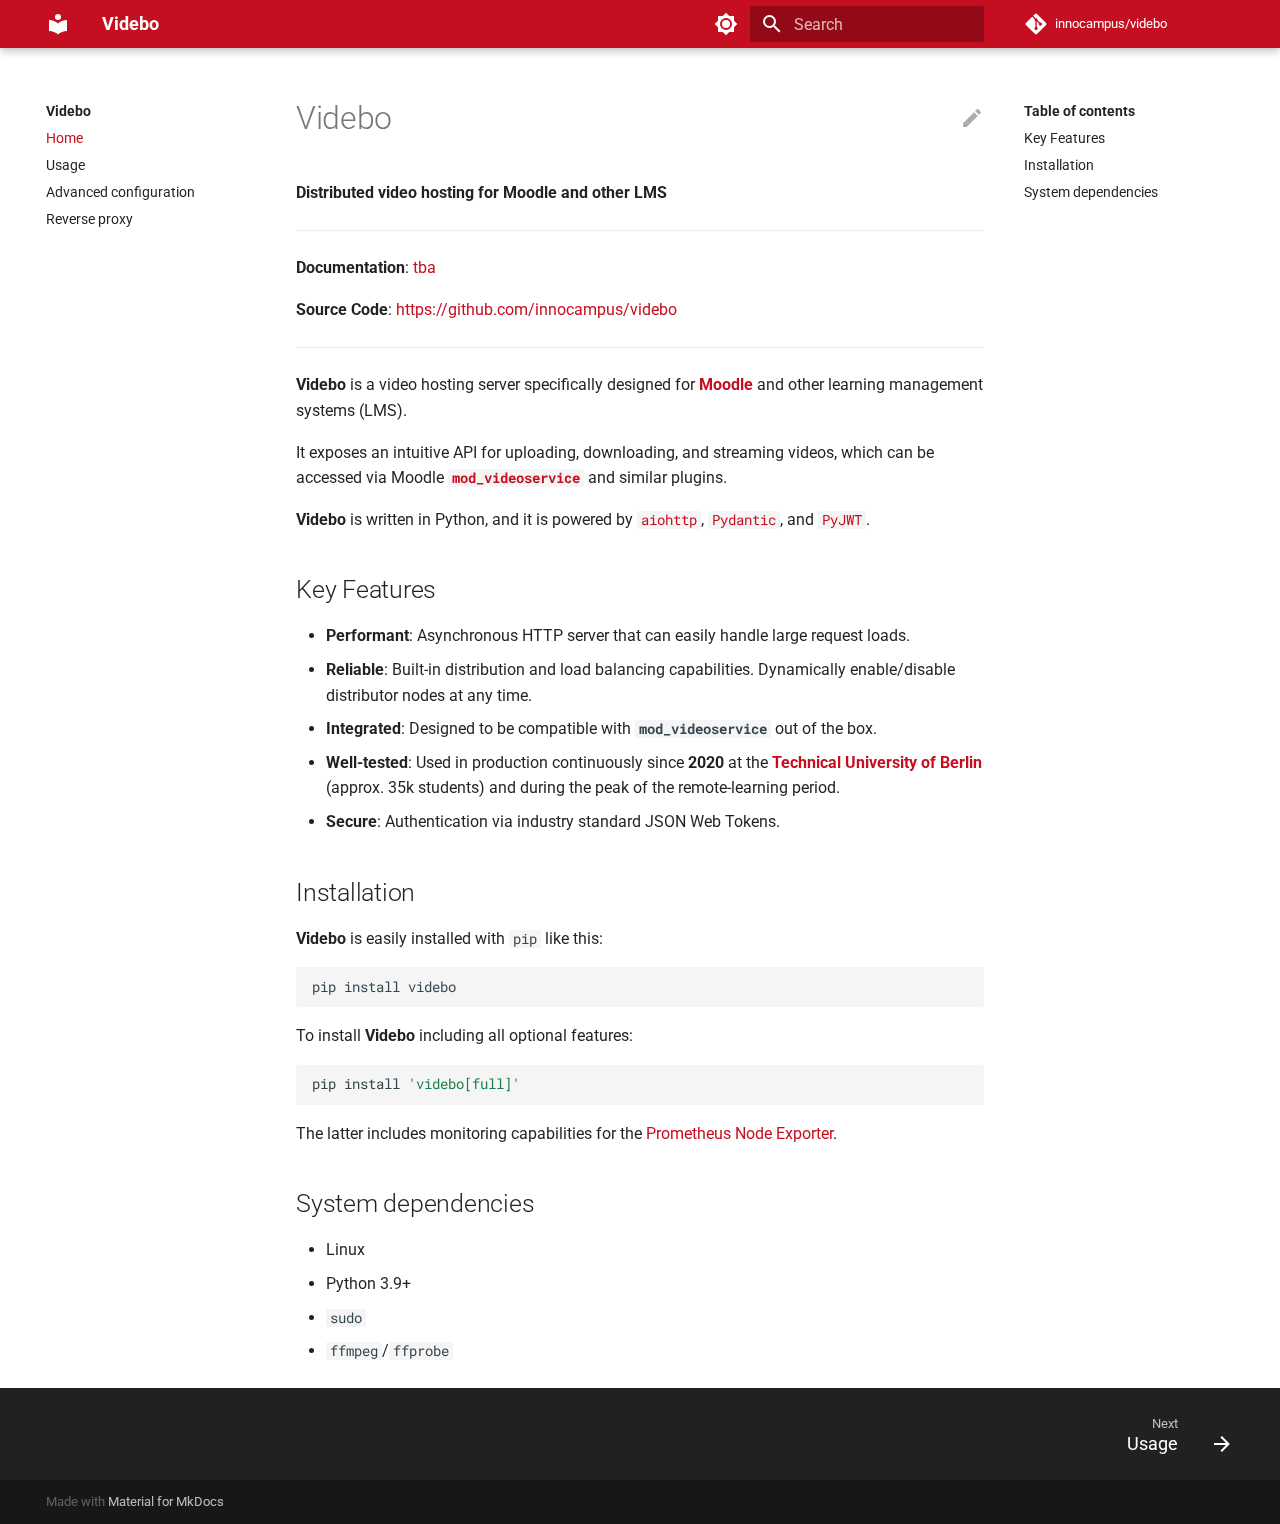
==== index.html @ 2b205567 "Deployed 0f320cf with MkDocs version: 1.3.1" ====
<!doctype html>
<html lang="en" class="no-js">
  <head>
    
      <meta charset="utf-8">
      <meta name="viewport" content="width=device-width,initial-scale=1">
      
        <meta name="description" content="Distributed video hosting for Moodle and other LMS">
      
      
      
      <link rel="icon" href="assets/images/favicon.png">
      <meta name="generator" content="mkdocs-1.3.1, mkdocs-material-8.4.2">
    
    
      
        <title>Videbo</title>
      
    
    
      <link rel="stylesheet" href="assets/stylesheets/main.69437709.min.css">
      
        
        <link rel="stylesheet" href="assets/stylesheets/palette.cbb835fc.min.css">
        
      
      
    
    
    
      
        
        
        <link rel="preconnect" href="https://fonts.gstatic.com" crossorigin>
        <link rel="stylesheet" href="https://fonts.googleapis.com/css?family=Roboto:300,300i,400,400i,700,700i%7CRoboto+Mono:400,400i,700,700i&display=fallback">
        <style>:root{--md-text-font:"Roboto";--md-code-font:"Roboto Mono"}</style>
      
    
    
      <link rel="stylesheet" href="assets/_mkdocstrings.css">
    
      <link rel="stylesheet" href="css/extra.css">
    
    <script>__md_scope=new URL(".",location),__md_hash=e=>[...e].reduce((e,_)=>(e<<5)-e+_.charCodeAt(0),0),__md_get=(e,_=localStorage,t=__md_scope)=>JSON.parse(_.getItem(t.pathname+"."+e)),__md_set=(e,_,t=localStorage,a=__md_scope)=>{try{t.setItem(a.pathname+"."+e,JSON.stringify(_))}catch(e){}}</script>
    
      

    
    
  </head>
  
  
    
    
      
    
    
    
    
    <body dir="ltr" data-md-color-scheme="tub" data-md-color-primary="" data-md-color-accent="red">
  
    
    
      <script>var palette=__md_get("__palette");if(palette&&"object"==typeof palette.color)for(var key of Object.keys(palette.color))document.body.setAttribute("data-md-color-"+key,palette.color[key])</script>
    
    <input class="md-toggle" data-md-toggle="drawer" type="checkbox" id="__drawer" autocomplete="off">
    <input class="md-toggle" data-md-toggle="search" type="checkbox" id="__search" autocomplete="off">
    <label class="md-overlay" for="__drawer"></label>
    <div data-md-component="skip">
      
        
        <a href="#videbo" class="md-skip">
          Skip to content
        </a>
      
    </div>
    <div data-md-component="announce">
      
    </div>
    
    
      

<header class="md-header" data-md-component="header">
  <nav class="md-header__inner md-grid" aria-label="Header">
    <a href="." title="Videbo" class="md-header__button md-logo" aria-label="Videbo" data-md-component="logo">
      
  
  <svg xmlns="http://www.w3.org/2000/svg" viewBox="0 0 24 24"><path d="M12 8a3 3 0 0 0 3-3 3 3 0 0 0-3-3 3 3 0 0 0-3 3 3 3 0 0 0 3 3m0 3.54C9.64 9.35 6.5 8 3 8v11c3.5 0 6.64 1.35 9 3.54 2.36-2.19 5.5-3.54 9-3.54V8c-3.5 0-6.64 1.35-9 3.54Z"/></svg>

    </a>
    <label class="md-header__button md-icon" for="__drawer">
      <svg xmlns="http://www.w3.org/2000/svg" viewBox="0 0 24 24"><path d="M3 6h18v2H3V6m0 5h18v2H3v-2m0 5h18v2H3v-2Z"/></svg>
    </label>
    <div class="md-header__title" data-md-component="header-title">
      <div class="md-header__ellipsis">
        <div class="md-header__topic">
          <span class="md-ellipsis">
            Videbo
          </span>
        </div>
        <div class="md-header__topic" data-md-component="header-topic">
          <span class="md-ellipsis">
            
              Home
            
          </span>
        </div>
      </div>
    </div>
    
      <form class="md-header__option" data-md-component="palette">
        
          
          
          <input class="md-option" data-md-color-media="(prefers-color-scheme: light)" data-md-color-scheme="tub" data-md-color-primary="" data-md-color-accent="red"  aria-label="Switch to dark mode"  type="radio" name="__palette" id="__palette_1">
          
            <label class="md-header__button md-icon" title="Switch to dark mode" for="__palette_2" hidden>
              <svg xmlns="http://www.w3.org/2000/svg" viewBox="0 0 24 24"><path d="M12 8a4 4 0 0 0-4 4 4 4 0 0 0 4 4 4 4 0 0 0 4-4 4 4 0 0 0-4-4m0 10a6 6 0 0 1-6-6 6 6 0 0 1 6-6 6 6 0 0 1 6 6 6 6 0 0 1-6 6m8-9.31V4h-4.69L12 .69 8.69 4H4v4.69L.69 12 4 15.31V20h4.69L12 23.31 15.31 20H20v-4.69L23.31 12 20 8.69Z"/></svg>
            </label>
          
        
          
          
          <input class="md-option" data-md-color-media="(prefers-color-scheme: dark)" data-md-color-scheme="slate" data-md-color-primary="" data-md-color-accent="red"  aria-label="Switch to light mode"  type="radio" name="__palette" id="__palette_2">
          
            <label class="md-header__button md-icon" title="Switch to light mode" for="__palette_1" hidden>
              <svg xmlns="http://www.w3.org/2000/svg" viewBox="0 0 24 24"><path d="M12 18c-.89 0-1.74-.2-2.5-.55C11.56 16.5 13 14.42 13 12c0-2.42-1.44-4.5-3.5-5.45C10.26 6.2 11.11 6 12 6a6 6 0 0 1 6 6 6 6 0 0 1-6 6m8-9.31V4h-4.69L12 .69 8.69 4H4v4.69L.69 12 4 15.31V20h4.69L12 23.31 15.31 20H20v-4.69L23.31 12 20 8.69Z"/></svg>
            </label>
          
        
      </form>
    
    
    
      <label class="md-header__button md-icon" for="__search">
        <svg xmlns="http://www.w3.org/2000/svg" viewBox="0 0 24 24"><path d="M9.5 3A6.5 6.5 0 0 1 16 9.5c0 1.61-.59 3.09-1.56 4.23l.27.27h.79l5 5-1.5 1.5-5-5v-.79l-.27-.27A6.516 6.516 0 0 1 9.5 16 6.5 6.5 0 0 1 3 9.5 6.5 6.5 0 0 1 9.5 3m0 2C7 5 5 7 5 9.5S7 14 9.5 14 14 12 14 9.5 12 5 9.5 5Z"/></svg>
      </label>
      <div class="md-search" data-md-component="search" role="dialog">
  <label class="md-search__overlay" for="__search"></label>
  <div class="md-search__inner" role="search">
    <form class="md-search__form" name="search">
      <input type="text" class="md-search__input" name="query" aria-label="Search" placeholder="Search" autocapitalize="off" autocorrect="off" autocomplete="off" spellcheck="false" data-md-component="search-query" required>
      <label class="md-search__icon md-icon" for="__search">
        <svg xmlns="http://www.w3.org/2000/svg" viewBox="0 0 24 24"><path d="M9.5 3A6.5 6.5 0 0 1 16 9.5c0 1.61-.59 3.09-1.56 4.23l.27.27h.79l5 5-1.5 1.5-5-5v-.79l-.27-.27A6.516 6.516 0 0 1 9.5 16 6.5 6.5 0 0 1 3 9.5 6.5 6.5 0 0 1 9.5 3m0 2C7 5 5 7 5 9.5S7 14 9.5 14 14 12 14 9.5 12 5 9.5 5Z"/></svg>
        <svg xmlns="http://www.w3.org/2000/svg" viewBox="0 0 24 24"><path d="M20 11v2H8l5.5 5.5-1.42 1.42L4.16 12l7.92-7.92L13.5 5.5 8 11h12Z"/></svg>
      </label>
      <nav class="md-search__options" aria-label="Search">
        
        <button type="reset" class="md-search__icon md-icon" aria-label="Clear" tabindex="-1">
          <svg xmlns="http://www.w3.org/2000/svg" viewBox="0 0 24 24"><path d="M19 6.41 17.59 5 12 10.59 6.41 5 5 6.41 10.59 12 5 17.59 6.41 19 12 13.41 17.59 19 19 17.59 13.41 12 19 6.41Z"/></svg>
        </button>
      </nav>
      
    </form>
    <div class="md-search__output">
      <div class="md-search__scrollwrap" data-md-scrollfix>
        <div class="md-search-result" data-md-component="search-result">
          <div class="md-search-result__meta">
            Initializing search
          </div>
          <ol class="md-search-result__list"></ol>
        </div>
      </div>
    </div>
  </div>
</div>
    
    
      <div class="md-header__source">
        <a href="https://github.com/innocampus/videbo" title="Go to repository" class="md-source" data-md-component="source">
  <div class="md-source__icon md-icon">
    
    <svg xmlns="http://www.w3.org/2000/svg" viewBox="0 0 448 512"><!--! Font Awesome Free 6.1.2 by @fontawesome - https://fontawesome.com License - https://fontawesome.com/license/free (Icons: CC BY 4.0, Fonts: SIL OFL 1.1, Code: MIT License) Copyright 2022 Fonticons, Inc.--><path d="M439.55 236.05 244 40.45a28.87 28.87 0 0 0-40.81 0l-40.66 40.63 51.52 51.52c27.06-9.14 52.68 16.77 43.39 43.68l49.66 49.66c34.23-11.8 61.18 31 35.47 56.69-26.49 26.49-70.21-2.87-56-37.34L240.22 199v121.85c25.3 12.54 22.26 41.85 9.08 55a34.34 34.34 0 0 1-48.55 0c-17.57-17.6-11.07-46.91 11.25-56v-123c-20.8-8.51-24.6-30.74-18.64-45L142.57 101 8.45 235.14a28.86 28.86 0 0 0 0 40.81l195.61 195.6a28.86 28.86 0 0 0 40.8 0l194.69-194.69a28.86 28.86 0 0 0 0-40.81z"/></svg>
  </div>
  <div class="md-source__repository">
    innocampus/videbo
  </div>
</a>
      </div>
    
  </nav>
  
</header>
    
    <div class="md-container" data-md-component="container">
      
      
        
          
        
      
      <main class="md-main" data-md-component="main">
        <div class="md-main__inner md-grid">
          
            
              
              <div class="md-sidebar md-sidebar--primary" data-md-component="sidebar" data-md-type="navigation" >
                <div class="md-sidebar__scrollwrap">
                  <div class="md-sidebar__inner">
                    


<nav class="md-nav md-nav--primary" aria-label="Navigation" data-md-level="0">
  <label class="md-nav__title" for="__drawer">
    <a href="." title="Videbo" class="md-nav__button md-logo" aria-label="Videbo" data-md-component="logo">
      
  
  <svg xmlns="http://www.w3.org/2000/svg" viewBox="0 0 24 24"><path d="M12 8a3 3 0 0 0 3-3 3 3 0 0 0-3-3 3 3 0 0 0-3 3 3 3 0 0 0 3 3m0 3.54C9.64 9.35 6.5 8 3 8v11c3.5 0 6.64 1.35 9 3.54 2.36-2.19 5.5-3.54 9-3.54V8c-3.5 0-6.64 1.35-9 3.54Z"/></svg>

    </a>
    Videbo
  </label>
  
    <div class="md-nav__source">
      <a href="https://github.com/innocampus/videbo" title="Go to repository" class="md-source" data-md-component="source">
  <div class="md-source__icon md-icon">
    
    <svg xmlns="http://www.w3.org/2000/svg" viewBox="0 0 448 512"><!--! Font Awesome Free 6.1.2 by @fontawesome - https://fontawesome.com License - https://fontawesome.com/license/free (Icons: CC BY 4.0, Fonts: SIL OFL 1.1, Code: MIT License) Copyright 2022 Fonticons, Inc.--><path d="M439.55 236.05 244 40.45a28.87 28.87 0 0 0-40.81 0l-40.66 40.63 51.52 51.52c27.06-9.14 52.68 16.77 43.39 43.68l49.66 49.66c34.23-11.8 61.18 31 35.47 56.69-26.49 26.49-70.21-2.87-56-37.34L240.22 199v121.85c25.3 12.54 22.26 41.85 9.08 55a34.34 34.34 0 0 1-48.55 0c-17.57-17.6-11.07-46.91 11.25-56v-123c-20.8-8.51-24.6-30.74-18.64-45L142.57 101 8.45 235.14a28.86 28.86 0 0 0 0 40.81l195.61 195.6a28.86 28.86 0 0 0 40.8 0l194.69-194.69a28.86 28.86 0 0 0 0-40.81z"/></svg>
  </div>
  <div class="md-source__repository">
    innocampus/videbo
  </div>
</a>
    </div>
  
  <ul class="md-nav__list" data-md-scrollfix>
    
      
      
      

  
  
    
  
  
    <li class="md-nav__item md-nav__item--active">
      
      <input class="md-nav__toggle md-toggle" data-md-toggle="toc" type="checkbox" id="__toc">
      
      
        
      
      
        <label class="md-nav__link md-nav__link--active" for="__toc">
          Home
          <span class="md-nav__icon md-icon"></span>
        </label>
      
      <a href="." class="md-nav__link md-nav__link--active">
        Home
      </a>
      
        

<nav class="md-nav md-nav--secondary" aria-label="Table of contents">
  
  
  
    
  
  
    <label class="md-nav__title" for="__toc">
      <span class="md-nav__icon md-icon"></span>
      Table of contents
    </label>
    <ul class="md-nav__list" data-md-component="toc" data-md-scrollfix>
      
        <li class="md-nav__item">
  <a href="#key-features" class="md-nav__link">
    Key Features
  </a>
  
</li>
      
        <li class="md-nav__item">
  <a href="#installation" class="md-nav__link">
    Installation
  </a>
  
</li>
      
        <li class="md-nav__item">
  <a href="#system-dependencies" class="md-nav__link">
    System dependencies
  </a>
  
</li>
      
    </ul>
  
</nav>
      
    </li>
  

    
      
      
      

  
  
  
    <li class="md-nav__item">
      <a href="usage/" class="md-nav__link">
        Usage
      </a>
    </li>
  

    
      
      
      

  
  
  
    <li class="md-nav__item">
      <a href="advanced-config/" class="md-nav__link">
        Advanced configuration
      </a>
    </li>
  

    
      
      
      

  
  
  
    <li class="md-nav__item">
      <a href="reverse-proxy/" class="md-nav__link">
        Reverse proxy
      </a>
    </li>
  

    
  </ul>
</nav>
                  </div>
                </div>
              </div>
            
            
              
              <div class="md-sidebar md-sidebar--secondary" data-md-component="sidebar" data-md-type="toc" >
                <div class="md-sidebar__scrollwrap">
                  <div class="md-sidebar__inner">
                    

<nav class="md-nav md-nav--secondary" aria-label="Table of contents">
  
  
  
    
  
  
    <label class="md-nav__title" for="__toc">
      <span class="md-nav__icon md-icon"></span>
      Table of contents
    </label>
    <ul class="md-nav__list" data-md-component="toc" data-md-scrollfix>
      
        <li class="md-nav__item">
  <a href="#key-features" class="md-nav__link">
    Key Features
  </a>
  
</li>
      
        <li class="md-nav__item">
  <a href="#installation" class="md-nav__link">
    Installation
  </a>
  
</li>
      
        <li class="md-nav__item">
  <a href="#system-dependencies" class="md-nav__link">
    System dependencies
  </a>
  
</li>
      
    </ul>
  
</nav>
                  </div>
                </div>
              </div>
            
          
          <div class="md-content" data-md-component="content">
            <article class="md-content__inner md-typeset">
              
                
  <a href="https://github.com/innocampus/videbo/edit/master/docs/index.md" title="Edit this page" class="md-content__button md-icon">
    <svg xmlns="http://www.w3.org/2000/svg" viewBox="0 0 24 24"><path d="M20.71 7.04c.39-.39.39-1.04 0-1.41l-2.34-2.34c-.37-.39-1.02-.39-1.41 0l-1.84 1.83 3.75 3.75M3 17.25V21h3.75L17.81 9.93l-3.75-3.75L3 17.25Z"/></svg>
  </a>



<h1 id="videbo">Videbo</h1>
<p><strong>Distributed video hosting for Moodle and other LMS</strong></p>
<hr />
<p><strong>Documentation</strong>: <a href="#">tba</a></p>
<p><strong>Source Code</strong>: <a class="external-link" href="https://github.com/innocampus/videbo" target="_blank">https://github.com/innocampus/videbo</a></p>
<hr />
<p><strong>Videbo</strong> is a video hosting server specifically designed for <a href="https://moodle.org/"><strong>Moodle</strong></a> and other learning management systems (LMS).</p>
<p>It exposes an intuitive API for uploading, downloading, and streaming videos, which can be accessed via Moodle <a class="external-link" href="https://github.com/innocampus/moodle-mod_videoservice" target="_blank"><strong><code>mod_videoservice</code></strong></a> and similar plugins.</p>
<p><strong>Videbo</strong> is written in Python, and it is powered by <a class="external-link" href="https://docs.aiohttp.org/en/stable/index.html" target="_blank"><code>aiohttp</code></a>, <a class="external-link" href="https://pydantic-docs.helpmanual.io/" target="_blank"><code>Pydantic</code></a>, and <a class="external-link" href="https://pyjwt.readthedocs.io/en/latest/" target="_blank"><code>PyJWT</code></a>.</p>
<h2 id="key-features">Key Features</h2>
<ul>
<li><strong>Performant</strong>: Asynchronous HTTP server that can easily handle large request loads.</li>
<li><strong>Reliable</strong>: Built-in distribution and load balancing capabilities. Dynamically enable/disable distributor nodes at any time.</li>
<li><strong>Integrated</strong>: Designed to be compatible with <strong><code>mod_videoservice</code></strong> out of the box.</li>
<li><strong>Well-tested</strong>: Used in production continuously since <strong>2020</strong> at the <a class="external-link" href="https://www.tu.berlin/" target="_blank"><strong>Technical University of Berlin</strong></a> (approx. 35k students) and during the peak of the remote-learning period.</li>
<li><strong>Secure</strong>: Authentication via industry standard JSON Web Tokens.</li>
</ul>
<h2 id="installation">Installation</h2>
<p><strong>Videbo</strong> is easily installed with <code>pip</code> like this:
<div class="highlight"><pre><span></span><code>pip install videbo
</code></pre></div></p>
<p>To install <strong>Videbo</strong> including all optional features:
<div class="highlight"><pre><span></span><code>pip install <span class="s1">&#39;videbo[full]&#39;</span>
</code></pre></div></p>
<p>The latter includes monitoring capabilities for the <a class="external-link" href="https://github.com/prometheus/node_exporter" target="_blank">Prometheus Node Exporter</a>.</p>
<h2 id="system-dependencies">System dependencies</h2>
<ul>
<li>Linux</li>
<li>Python 3.9+</li>
<li><code>sudo</code></li>
<li><code>ffmpeg</code>/<code>ffprobe</code></li>
</ul>




              
            </article>
            
          </div>
        </div>
        
      </main>
      
        <footer class="md-footer">
  
    
    <nav class="md-footer__inner md-grid" aria-label="Footer" >
      
      
        
        <a href="usage/" class="md-footer__link md-footer__link--next" aria-label="Next: Usage" rel="next">
          <div class="md-footer__title">
            <div class="md-ellipsis">
              <span class="md-footer__direction">
                Next
              </span>
              Usage
            </div>
          </div>
          <div class="md-footer__button md-icon">
            <svg xmlns="http://www.w3.org/2000/svg" viewBox="0 0 24 24"><path d="M4 11v2h12l-5.5 5.5 1.42 1.42L19.84 12l-7.92-7.92L10.5 5.5 16 11H4Z"/></svg>
          </div>
        </a>
      
    </nav>
  
  <div class="md-footer-meta md-typeset">
    <div class="md-footer-meta__inner md-grid">
      <div class="md-copyright">
  
  
    Made with
    <a href="https://squidfunk.github.io/mkdocs-material/" target="_blank" rel="noopener">
      Material for MkDocs
    </a>
  
</div>
      
    </div>
  </div>
</footer>
      
    </div>
    <div class="md-dialog" data-md-component="dialog">
      <div class="md-dialog__inner md-typeset"></div>
    </div>
    
    <script id="__config" type="application/json">{"base": ".", "features": [], "search": "assets/javascripts/workers/search.ecf98df9.min.js", "translations": {"clipboard.copied": "Copied to clipboard", "clipboard.copy": "Copy to clipboard", "search.config.lang": "en", "search.config.pipeline": "trimmer, stopWordFilter", "search.config.separator": "[\\s\\-]+", "search.placeholder": "Search", "search.result.more.one": "1 more on this page", "search.result.more.other": "# more on this page", "search.result.none": "No matching documents", "search.result.one": "1 matching document", "search.result.other": "# matching documents", "search.result.placeholder": "Type to start searching", "search.result.term.missing": "Missing", "select.version.title": "Select version"}}</script>
    
    
      <script src="assets/javascripts/bundle.9c69f0bc.min.js"></script>
      
    
  </body>
</html>
---- assets/stylesheets/main.69437709.min.css ----
@charset "UTF-8";html{-webkit-text-size-adjust:none;-moz-text-size-adjust:none;-ms-text-size-adjust:none;text-size-adjust:none;box-sizing:border-box}*,:after,:before{box-sizing:inherit}@media (prefers-reduced-motion){*,:after,:before{transition:none!important}}body{margin:0}a,button,input,label{-webkit-tap-highlight-color:transparent}a{color:inherit;text-decoration:none}hr{border:0;box-sizing:initial;display:block;height:.05rem;overflow:visible;padding:0}small{font-size:80%}sub,sup{line-height:1em}img{border-style:none}table{border-collapse:initial;border-spacing:0}td,th{font-weight:400;vertical-align:top}button{background:transparent;border:0;font-family:inherit;font-size:inherit;margin:0;padding:0}input{border:0;outline:none}:root,[data-md-color-scheme=default]{--md-default-fg-color:rgba(0,0,0,.87);--md-default-fg-color--light:rgba(0,0,0,.54);--md-default-fg-color--lighter:rgba(0,0,0,.32);--md-default-fg-color--lightest:rgba(0,0,0,.07);--md-default-bg-color:#fff;--md-default-bg-color--light:hsla(0,0%,100%,.7);--md-default-bg-color--lighter:hsla(0,0%,100%,.3);--md-default-bg-color--lightest:hsla(0,0%,100%,.12);--md-primary-fg-color:#4051b5;--md-primary-fg-color--light:#5d6cc0;--md-primary-fg-color--dark:#303fa1;--md-primary-bg-color:#fff;--md-primary-bg-color--light:hsla(0,0%,100%,.7);--md-accent-fg-color:#526cfe;--md-accent-fg-color--transparent:rgba(82,108,254,.1);--md-accent-bg-color:#fff;--md-accent-bg-color--light:hsla(0,0%,100%,.7);--md-code-fg-color:#36464e;--md-code-bg-color:#f5f5f5;--md-code-hl-color:rgba(255,255,0,.5);--md-code-hl-number-color:#d52a2a;--md-code-hl-special-color:#db1457;--md-code-hl-function-color:#a846b9;--md-code-hl-constant-color:#6e59d9;--md-code-hl-keyword-color:#3f6ec6;--md-code-hl-string-color:#1c7d4d;--md-code-hl-name-color:var(--md-code-fg-color);--md-code-hl-operator-color:var(--md-default-fg-color--light);--md-code-hl-punctuation-color:var(--md-default-fg-color--light);--md-code-hl-comment-color:var(--md-default-fg-color--light);--md-code-hl-generic-color:var(--md-default-fg-color--light);--md-code-hl-variable-color:var(--md-default-fg-color--light);--md-typeset-color:var(--md-default-fg-color);--md-typeset-a-color:var(--md-primary-fg-color);--md-typeset-mark-color:rgba(255,255,0,.5);--md-typeset-del-color:rgba(245,80,61,.15);--md-typeset-ins-color:rgba(11,213,112,.15);--md-typeset-kbd-color:#fafafa;--md-typeset-kbd-accent-color:#fff;--md-typeset-kbd-border-color:#b8b8b8;--md-typeset-table-color:rgba(0,0,0,.12);--md-admonition-fg-color:var(--md-default-fg-color);--md-admonition-bg-color:var(--md-default-bg-color);--md-footer-fg-color:#fff;--md-footer-fg-color--light:hsla(0,0%,100%,.7);--md-footer-fg-color--lighter:hsla(0,0%,100%,.3);--md-footer-bg-color:rgba(0,0,0,.87);--md-footer-bg-color--dark:rgba(0,0,0,.32);--md-shadow-z1:0 0.2rem 0.5rem rgba(0,0,0,.05),0 0 0.05rem rgba(0,0,0,.1);--md-shadow-z2:0 0.2rem 0.5rem rgba(0,0,0,.1),0 0 0.05rem rgba(0,0,0,.25);--md-shadow-z3:0 0.2rem 0.5rem rgba(0,0,0,.2),0 0 0.05rem rgba(0,0,0,.35)}.md-icon svg{fill:currentcolor;display:block;height:1.2rem;width:1.2rem}body{-webkit-font-smoothing:antialiased;-moz-osx-font-smoothing:grayscale;--md-text-font-family:var(--md-text-font,_),-apple-system,BlinkMacSystemFont,Helvetica,Arial,sans-serif;--md-code-font-family:var(--md-code-font,_),SFMono-Regular,Consolas,Menlo,monospace}body,input{font-feature-settings:"kern","liga";font-family:var(--md-text-font-family)}body,code,input,kbd,pre{color:var(--md-typeset-color)}code,kbd,pre{font-feature-settings:"kern";font-family:var(--md-code-font-family)}:root{--md-typeset-table-sort-icon:url('data:image/svg+xml;charset=utf-8,<svg xmlns="http://www.w3.org/2000/svg" viewBox="0 0 24 24"><path d="m18 21-4-4h3V7h-3l4-4 4 4h-3v10h3M2 19v-2h10v2M2 13v-2h7v2M2 7V5h4v2H2Z"/></svg>');--md-typeset-table-sort-icon--asc:url('data:image/svg+xml;charset=utf-8,<svg xmlns="http://www.w3.org/2000/svg" viewBox="0 0 24 24"><path d="M19 17h3l-4 4-4-4h3V3h2M2 17h10v2H2M6 5v2H2V5m0 6h7v2H2v-2Z"/></svg>');--md-typeset-table-sort-icon--desc:url('data:image/svg+xml;charset=utf-8,<svg xmlns="http://www.w3.org/2000/svg" viewBox="0 0 24 24"><path d="M19 7h3l-4-4-4 4h3v14h2M2 17h10v2H2M6 5v2H2V5m0 6h7v2H2v-2Z"/></svg>')}.md-typeset{-webkit-print-color-adjust:exact;color-adjust:exact;font-size:.8rem;line-height:1.6}@media print{.md-typeset{font-size:.68rem}}.md-typeset blockquote,.md-typeset dl,.md-typeset figure,.md-typeset ol,.md-typeset pre,.md-typeset ul{margin-bottom:1em;margin-top:1em}.md-typeset h1{color:var(--md-default-fg-color--light);font-size:2em;line-height:1.3;margin:0 0 1.25em}.md-typeset h1,.md-typeset h2{font-weight:300;letter-spacing:-.01em}.md-typeset h2{font-size:1.5625em;line-height:1.4;margin:1.6em 0 .64em}.md-typeset h3{font-size:1.25em;font-weight:400;letter-spacing:-.01em;line-height:1.5;margin:1.6em 0 .8em}.md-typeset h2+h3{margin-top:.8em}.md-typeset h4{font-weight:700;letter-spacing:-.01em;margin:1em 0}.md-typeset h5,.md-typeset h6{color:var(--md-default-fg-color--light);font-size:.8em;font-weight:700;letter-spacing:-.01em;margin:1.25em 0}.md-typeset h5{text-transform:uppercase}.md-typeset hr{border-bottom:.05rem solid var(--md-default-fg-color--lightest);display:flow-root;margin:1.5em 0}.md-typeset a{color:var(--md-typeset-a-color);word-break:break-word}.md-typeset a,.md-typeset a:before{transition:color 125ms}.md-typeset a:focus,.md-typeset a:hover{color:var(--md-accent-fg-color)}.md-typeset a:focus code,.md-typeset a:hover code{background-color:var(--md-accent-fg-color--transparent)}.md-typeset a code{color:currentcolor;transition:background-color 125ms}.md-typeset a.focus-visible{outline-color:var(--md-accent-fg-color);outline-offset:.2rem}.md-typeset code,.md-typeset kbd,.md-typeset pre{color:var(--md-code-fg-color);direction:ltr}@media print{.md-typeset code,.md-typeset kbd,.md-typeset pre{white-space:pre-wrap}}.md-typeset code{background-color:var(--md-code-bg-color);border-radius:.1rem;-webkit-box-decoration-break:clone;box-decoration-break:clone;font-size:.85em;padding:0 .2941176471em;word-break:break-word}.md-typeset code:not(.focus-visible){-webkit-tap-highlight-color:transparent;outline:none}.md-typeset pre{display:flow-root;line-height:1.4;position:relative}.md-typeset pre>code{-webkit-box-decoration-break:slice;box-decoration-break:slice;box-shadow:none;display:block;margin:0;outline-color:var(--md-accent-fg-color);overflow:auto;padding:.7720588235em 1.1764705882em;scrollbar-color:var(--md-default-fg-color--lighter) transparent;scrollbar-width:thin;touch-action:auto;word-break:normal}.md-typeset pre>code:hover{scrollbar-color:var(--md-accent-fg-color) transparent}.md-typeset pre>code::-webkit-scrollbar{height:.2rem;width:.2rem}.md-typeset pre>code::-webkit-scrollbar-thumb{background-color:var(--md-default-fg-color--lighter)}.md-typeset pre>code::-webkit-scrollbar-thumb:hover{background-color:var(--md-accent-fg-color)}.md-typeset kbd{background-color:var(--md-typeset-kbd-color);border-radius:.1rem;box-shadow:0 .1rem 0 .05rem var(--md-typeset-kbd-border-color),0 .1rem 0 var(--md-typeset-kbd-border-color),0 -.1rem .2rem var(--md-typeset-kbd-accent-color) inset;color:var(--md-default-fg-color);display:inline-block;font-size:.75em;padding:0 .6666666667em;vertical-align:text-top;word-break:break-word}.md-typeset mark{background-color:var(--md-typeset-mark-color);-webkit-box-decoration-break:clone;box-decoration-break:clone;color:inherit;word-break:break-word}.md-typeset abbr{border-bottom:.05rem dotted var(--md-default-fg-color--light);cursor:help;text-decoration:none}@media (hover:none){.md-typeset abbr{position:relative}.md-typeset abbr[title]:-webkit-any(:focus,:hover):after{background-color:var(--md-default-fg-color);border-radius:.1rem;box-shadow:var(--md-shadow-z3);color:var(--md-default-bg-color);content:attr(title);display:inline-block;font-size:.7rem;margin-top:2em;max-width:80%;min-width:-webkit-max-content;min-width:max-content;padding:.2rem .3rem;position:absolute;width:auto}.md-typeset abbr[title]:-moz-any(:focus,:hover):after{background-color:var(--md-default-fg-color);border-radius:.1rem;box-shadow:var(--md-shadow-z3);color:var(--md-default-bg-color);content:attr(title);display:inline-block;font-size:.7rem;margin-top:2em;max-width:80%;min-width:-moz-max-content;min-width:max-content;padding:.2rem .3rem;position:absolute;width:auto}[dir=ltr] .md-typeset abbr[title]:-webkit-any(:focus,:hover):after{left:0}[dir=ltr] .md-typeset abbr[title]:-moz-any(:focus,:hover):after{left:0}[dir=ltr] .md-typeset abbr[title]:is(:focus,:hover):after{left:0}[dir=rtl] .md-typeset abbr[title]:-webkit-any(:focus,:hover):after{right:0}[dir=rtl] .md-typeset abbr[title]:-moz-any(:focus,:hover):after{right:0}[dir=rtl] .md-typeset abbr[title]:is(:focus,:hover):after{right:0}.md-typeset abbr[title]:is(:focus,:hover):after{background-color:var(--md-default-fg-color);border-radius:.1rem;box-shadow:var(--md-shadow-z3);color:var(--md-default-bg-color);content:attr(title);display:inline-block;font-size:.7rem;margin-top:2em;max-width:80%;min-width:-webkit-max-content;min-width:-moz-max-content;min-width:max-content;padding:.2rem .3rem;position:absolute;width:auto}}.md-typeset small{opacity:.75}[dir=ltr] .md-typeset sub,[dir=ltr] .md-typeset sup{margin-left:.078125em}[dir=rtl] .md-typeset sub,[dir=rtl] .md-typeset sup{margin-right:.078125em}[dir=ltr] .md-typeset blockquote{padding-left:.6rem}[dir=rtl] .md-typeset blockquote{padding-right:.6rem}[dir=ltr] .md-typeset blockquote{border-left:.2rem solid var(--md-default-fg-color--lighter)}[dir=rtl] .md-typeset blockquote{border-right:.2rem solid var(--md-default-fg-color--lighter)}.md-typeset blockquote{color:var(--md-default-fg-color--light);margin-left:0;margin-right:0}.md-typeset ul{list-style-type:disc}[dir=ltr] .md-typeset ol,[dir=ltr] .md-typeset ul{margin-left:.625em}[dir=rtl] .md-typeset ol,[dir=rtl] .md-typeset ul{margin-right:.625em}.md-typeset ol,.md-typeset ul{padding:0}.md-typeset ol:not([hidden]),.md-typeset ul:not([hidden]){display:flow-root}.md-typeset ol ol,.md-typeset ul ol{list-style-type:lower-alpha}.md-typeset ol ol ol,.md-typeset ul ol ol{list-style-type:lower-roman}[dir=ltr] .md-typeset ol li,[dir=ltr] .md-typeset ul li{margin-left:1.25em}[dir=rtl] .md-typeset ol li,[dir=rtl] .md-typeset ul li{margin-right:1.25em}.md-typeset ol li,.md-typeset ul li{margin-bottom:.5em}.md-typeset ol li blockquote,.md-typeset ol li p,.md-typeset ul li blockquote,.md-typeset ul li p{margin:.5em 0}.md-typeset ol li:last-child,.md-typeset ul li:last-child{margin-bottom:0}.md-typeset ol li :-webkit-any(ul,ol),.md-typeset ul li :-webkit-any(ul,ol){margin-bottom:.5em;margin-top:.5em}.md-typeset ol li :-moz-any(ul,ol),.md-typeset ul li :-moz-any(ul,ol){margin-bottom:.5em;margin-top:.5em}[dir=ltr] .md-typeset ol li :-webkit-any(ul,ol),[dir=ltr] .md-typeset ul li :-webkit-any(ul,ol){margin-left:.625em}[dir=ltr] .md-typeset ol li :-moz-any(ul,ol),[dir=ltr] .md-typeset ul li :-moz-any(ul,ol){margin-left:.625em}[dir=ltr] .md-typeset ol li :is(ul,ol),[dir=ltr] .md-typeset ul li :is(ul,ol){margin-left:.625em}[dir=rtl] .md-typeset ol li :-webkit-any(ul,ol),[dir=rtl] .md-typeset ul li :-webkit-any(ul,ol){margin-right:.625em}[dir=rtl] .md-typeset ol li :-moz-any(ul,ol),[dir=rtl] .md-typeset ul li :-moz-any(ul,ol){margin-right:.625em}[dir=rtl] .md-typeset ol li :is(ul,ol),[dir=rtl] .md-typeset ul li :is(ul,ol){margin-right:.625em}.md-typeset ol li :is(ul,ol),.md-typeset ul li :is(ul,ol){margin-bottom:.5em;margin-top:.5em}[dir=ltr] .md-typeset dd{margin-left:1.875em}[dir=rtl] .md-typeset dd{margin-right:1.875em}.md-typeset dd{margin-bottom:1.5em;margin-top:1em}.md-typeset img,.md-typeset svg,.md-typeset video{height:auto;max-width:100%}.md-typeset img[align=left]{margin:1em 1em 1em 0}.md-typeset img[align=right]{margin:1em 0 1em 1em}.md-typeset img[align]:only-child{margin-top:0}.md-typeset img[src$="#gh-dark-mode-only"],.md-typeset img[src$="#only-dark"]{display:none}.md-typeset figure{display:flow-root;margin:1em auto;max-width:100%;text-align:center;width:-webkit-fit-content;width:-moz-fit-content;width:fit-content}.md-typeset figure img{display:block}.md-typeset figcaption{font-style:italic;margin:1em auto;max-width:24rem}.md-typeset iframe{max-width:100%}.md-typeset table:not([class]){background-color:var(--md-default-bg-color);border:.05rem solid var(--md-typeset-table-color);border-radius:.1rem;display:inline-block;font-size:.64rem;max-width:100%;overflow:auto;touch-action:auto}@media print{.md-typeset table:not([class]){display:table}}.md-typeset table:not([class])+*{margin-top:1.5em}.md-typeset table:not([class]) :-webkit-any(th,td)>:first-child{margin-top:0}.md-typeset table:not([class]) :-moz-any(th,td)>:first-child{margin-top:0}.md-typeset table:not([class]) :is(th,td)>:first-child{margin-top:0}.md-typeset table:not([class]) :-webkit-any(th,td)>:last-child{margin-bottom:0}.md-typeset table:not([class]) :-moz-any(th,td)>:last-child{margin-bottom:0}.md-typeset table:not([class]) :is(th,td)>:last-child{margin-bottom:0}.md-typeset table:not([class]) :-webkit-any(th,td):not([align]){text-align:left}.md-typeset table:not([class]) :-moz-any(th,td):not([align]){text-align:left}.md-typeset table:not([class]) :is(th,td):not([align]){text-align:left}[dir=rtl] .md-typeset table:not([class]) :-webkit-any(th,td):not([align]){text-align:right}[dir=rtl] .md-typeset table:not([class]) :-moz-any(th,td):not([align]){text-align:right}[dir=rtl] .md-typeset table:not([class]) :is(th,td):not([align]){text-align:right}.md-typeset table:not([class]) th{font-weight:700;min-width:5rem;padding:.9375em 1.25em;vertical-align:top}.md-typeset table:not([class]) th a{color:inherit}.md-typeset table:not([class]) td{border-top:.05rem solid var(--md-typeset-table-color);padding:.9375em 1.25em;vertical-align:top}.md-typeset table:not([class]) tbody tr{transition:background-color 125ms}.md-typeset table:not([class]) tbody tr:hover{background-color:rgba(0,0,0,.035);box-shadow:0 .05rem 0 var(--md-default-bg-color) inset}.md-typeset table:not([class]) a{word-break:normal}.md-typeset table th[role=columnheader]{cursor:pointer}[dir=ltr] .md-typeset table th[role=columnheader]:after{margin-left:.5em}[dir=rtl] .md-typeset table th[role=columnheader]:after{margin-right:.5em}.md-typeset table th[role=columnheader]:after{content:"";display:inline-block;height:1.2em;-webkit-mask-image:var(--md-typeset-table-sort-icon);mask-image:var(--md-typeset-table-sort-icon);-webkit-mask-repeat:no-repeat;mask-repeat:no-repeat;-webkit-mask-size:contain;mask-size:contain;transition:background-color 125ms;vertical-align:text-bottom;width:1.2em}.md-typeset table th[role=columnheader]:hover:after{background-color:var(--md-default-fg-color--lighter)}.md-typeset table th[role=columnheader][aria-sort=ascending]:after{background-color:var(--md-default-fg-color--light);-webkit-mask-image:var(--md-typeset-table-sort-icon--asc);mask-image:var(--md-typeset-table-sort-icon--asc)}.md-typeset table th[role=columnheader][aria-sort=descending]:after{background-color:var(--md-default-fg-color--light);-webkit-mask-image:var(--md-typeset-table-sort-icon--desc);mask-image:var(--md-typeset-table-sort-icon--desc)}.md-typeset__scrollwrap{margin:1em -.8rem;overflow-x:auto;touch-action:auto}.md-typeset__table{display:inline-block;margin-bottom:.5em;padding:0 .8rem}@media print{.md-typeset__table{display:block}}html .md-typeset__table table{display:table;margin:0;overflow:hidden;width:100%}@media screen and (max-width:44.9375em){.md-content__inner>pre{margin:1em -.8rem}.md-content__inner>pre code{border-radius:0}}.md-banner{background-color:var(--md-footer-bg-color);color:var(--md-footer-fg-color);overflow:auto}@media print{.md-banner{display:none}}.md-banner--warning{background:var(--md-typeset-mark-color);color:var(--md-default-fg-color)}.md-banner__inner{font-size:.7rem;margin:.6rem auto;padding:0 .8rem}.md-banner__button{color:inherit;cursor:pointer;float:right;transition:opacity .25s}.md-banner__button:hover{opacity:.7}html{font-size:125%;height:100%;overflow-x:hidden}@media screen and (min-width:100em){html{font-size:137.5%}}@media screen and (min-width:125em){html{font-size:150%}}body{background-color:var(--md-default-bg-color);display:flex;flex-direction:column;font-size:.5rem;min-height:100%;position:relative;width:100%}@media print{body{display:block}}@media screen and (max-width:59.9375em){body[data-md-scrolllock]{position:fixed}}.md-grid{margin-left:auto;margin-right:auto;max-width:61rem}.md-container{display:flex;flex-direction:column;flex-grow:1}@media print{.md-container{display:block}}.md-main{flex-grow:1}.md-main__inner{display:flex;height:100%;margin-top:1.5rem}.md-ellipsis{overflow:hidden;text-overflow:ellipsis;white-space:nowrap}.md-toggle{display:none}.md-option{height:0;opacity:0;position:absolute;width:0}.md-option:checked+label:not([hidden]){display:block}.md-option.focus-visible+label{outline-color:var(--md-accent-fg-color);outline-style:auto}.md-skip{background-color:var(--md-default-fg-color);border-radius:.1rem;color:var(--md-default-bg-color);font-size:.64rem;margin:.5rem;opacity:0;outline-color:var(--md-accent-fg-color);padding:.3rem .5rem;position:fixed;transform:translateY(.4rem);z-index:-1}.md-skip:focus{opacity:1;transform:translateY(0);transition:transform .25s cubic-bezier(.4,0,.2,1),opacity 175ms 75ms;z-index:10}@page{margin:25mm}:root{--md-clipboard-icon:url('data:image/svg+xml;charset=utf-8,<svg xmlns="http://www.w3.org/2000/svg" viewBox="0 0 24 24"><path d="M19 21H8V7h11m0-2H8a2 2 0 0 0-2 2v14a2 2 0 0 0 2 2h11a2 2 0 0 0 2-2V7a2 2 0 0 0-2-2m-3-4H4a2 2 0 0 0-2 2v14h2V3h12V1Z"/></svg>')}.md-clipboard{border-radius:.1rem;color:var(--md-default-fg-color--lightest);cursor:pointer;height:1.5em;outline-color:var(--md-accent-fg-color);outline-offset:.1rem;position:absolute;right:.5em;top:.5em;transition:color .25s;width:1.5em;z-index:1}@media print{.md-clipboard{display:none}}.md-clipboard:not(.focus-visible){-webkit-tap-highlight-color:transparent;outline:none}:hover>.md-clipboard{color:var(--md-default-fg-color--light)}.md-clipboard:-webkit-any(:focus,:hover){color:var(--md-accent-fg-color)}.md-clipboard:-moz-any(:focus,:hover){color:var(--md-accent-fg-color)}.md-clipboard:is(:focus,:hover){color:var(--md-accent-fg-color)}.md-clipboard:after{background-color:currentcolor;content:"";display:block;height:1.125em;margin:0 auto;-webkit-mask-image:var(--md-clipboard-icon);mask-image:var(--md-clipboard-icon);-webkit-mask-repeat:no-repeat;mask-repeat:no-repeat;-webkit-mask-size:contain;mask-size:contain;width:1.125em}.md-clipboard--inline{cursor:pointer}.md-clipboard--inline code{transition:color .25s,background-color .25s}.md-clipboard--inline:-webkit-any(:focus,:hover) code{background-color:var(--md-accent-fg-color--transparent);color:var(--md-accent-fg-color)}.md-clipboard--inline:-moz-any(:focus,:hover) code{background-color:var(--md-accent-fg-color--transparent);color:var(--md-accent-fg-color)}.md-clipboard--inline:is(:focus,:hover) code{background-color:var(--md-accent-fg-color--transparent);color:var(--md-accent-fg-color)}@-webkit-keyframes consent{0%{opacity:0;transform:translateY(100%)}to{opacity:1;transform:translateY(0)}}@keyframes consent{0%{opacity:0;transform:translateY(100%)}to{opacity:1;transform:translateY(0)}}@-webkit-keyframes overlay{0%{opacity:0}to{opacity:1}}@keyframes overlay{0%{opacity:0}to{opacity:1}}.md-consent__overlay{-webkit-animation:overlay .25s both;animation:overlay .25s both;-webkit-backdrop-filter:blur(.1rem);backdrop-filter:blur(.1rem);background-color:rgba(0,0,0,.54);height:100%;opacity:1;position:fixed;top:0;width:100%;z-index:5}.md-consent__inner{-webkit-animation:consent .5s cubic-bezier(.1,.7,.1,1) both;animation:consent .5s cubic-bezier(.1,.7,.1,1) both;background-color:var(--md-default-bg-color);border:0;border-radius:.1rem;bottom:0;box-shadow:0 0 .2rem rgba(0,0,0,.1),0 .2rem .4rem rgba(0,0,0,.2);max-height:100%;overflow:auto;padding:0;position:fixed;width:100%;z-index:5}.md-consent__form{padding:.8rem}.md-consent__settings{display:none;margin:1em 0}input:checked+.md-consent__settings{display:block}.md-consent__controls{margin-bottom:.8rem}.md-typeset .md-consent__controls .md-button{display:inline}@media screen and (max-width:44.9375em){.md-typeset .md-consent__controls .md-button{display:block;margin-top:.4rem;text-align:center;width:100%}}.md-consent label{cursor:pointer}.md-content{flex-grow:1;min-width:0}.md-content__inner{margin:0 .8rem 1.2rem;padding-top:.6rem}@media screen and (min-width:76.25em){[dir=ltr] .md-sidebar--primary:not([hidden])~.md-content>.md-content__inner{margin-left:1.2rem}[dir=ltr] .md-sidebar--secondary:not([hidden])~.md-content>.md-content__inner,[dir=rtl] .md-sidebar--primary:not([hidden])~.md-content>.md-content__inner{margin-right:1.2rem}[dir=rtl] .md-sidebar--secondary:not([hidden])~.md-content>.md-content__inner{margin-left:1.2rem}}.md-content__inner:before{content:"";display:block;height:.4rem}.md-content__inner>:last-child{margin-bottom:0}[dir=ltr] .md-content__button{margin-left:.4rem}[dir=rtl] .md-content__button{margin-right:.4rem}.md-content__button{float:right;margin:.4rem 0;padding:0}@media print{.md-content__button{display:none}}[dir=rtl] .md-content__button{float:left}.md-typeset .md-content__button{color:var(--md-default-fg-color--lighter)}.md-content__button svg{display:inline;vertical-align:top}[dir=rtl] .md-content__button svg{transform:scaleX(-1)}[dir=ltr] .md-dialog{right:.8rem}[dir=rtl] .md-dialog{left:.8rem}.md-dialog{background-color:var(--md-default-fg-color);border-radius:.1rem;bottom:.8rem;box-shadow:var(--md-shadow-z3);min-width:11.1rem;opacity:0;padding:.4rem .6rem;pointer-events:none;position:fixed;transform:translateY(100%);transition:transform 0ms .4s,opacity .4s;z-index:4}@media print{.md-dialog{display:none}}.md-dialog--active{opacity:1;pointer-events:auto;transform:translateY(0);transition:transform .4s cubic-bezier(.075,.85,.175,1),opacity .4s}.md-dialog__inner{color:var(--md-default-bg-color);font-size:.7rem}.md-feedback{margin:2em 0 1em;text-align:center}.md-feedback fieldset{border:none;margin:0;padding:0}.md-feedback__title{font-weight:700;margin:1em auto}.md-feedback__inner{position:relative}.md-feedback__list{align-content:baseline;display:flex;flex-wrap:wrap;justify-content:center;position:relative}.md-feedback__list:hover .md-icon:not(:disabled){color:var(--md-default-fg-color--lighter)}:disabled .md-feedback__list{min-height:1.8rem}.md-feedback__icon{color:var(--md-default-fg-color--light);cursor:pointer;flex-shrink:0;margin:0 .1rem;transition:color 125ms}.md-feedback__icon:not(:disabled).md-icon:hover{color:var(--md-accent-fg-color)}.md-feedback__icon:disabled{color:var(--md-default-fg-color--lightest);pointer-events:none}.md-feedback__note{opacity:0;position:relative;transform:translateY(.4rem);transition:transform .4s cubic-bezier(.1,.7,.1,1),opacity .15s}.md-feedback__note>*{margin:0 auto;max-width:16rem}:disabled .md-feedback__note{opacity:1;transform:translateY(0)}.md-footer{background-color:var(--md-footer-bg-color);color:var(--md-footer-fg-color)}@media print{.md-footer{display:none}}.md-footer__inner{justify-content:space-between;overflow:auto;padding:.2rem}.md-footer__inner:not([hidden]){display:flex}.md-footer__link{display:flex;flex-grow:0.01;outline-color:var(--md-accent-fg-color);overflow:hidden;padding-bottom:.4rem;padding-top:1.4rem;transition:opacity .25s}.md-footer__link:-webkit-any(:focus,:hover){opacity:.7}.md-footer__link:-moz-any(:focus,:hover){opacity:.7}.md-footer__link:is(:focus,:hover){opacity:.7}[dir=rtl] .md-footer__link svg{transform:scaleX(-1)}@media screen and (max-width:44.9375em){.md-footer__link--prev .md-footer__title{display:none}}[dir=ltr] .md-footer__link--next{margin-left:auto}[dir=rtl] .md-footer__link--next{margin-right:auto}.md-footer__link--next{text-align:right}[dir=rtl] .md-footer__link--next{text-align:left}.md-footer__title{flex-grow:1;font-size:.9rem;line-height:2.4rem;max-width:calc(100% - 2.4rem);padding:0 1rem;position:relative;white-space:nowrap}.md-footer__button{margin:.2rem;padding:.4rem}.md-footer__direction{font-size:.64rem;left:0;margin-top:-1rem;opacity:.7;padding:0 1rem;position:absolute;right:0}.md-footer-meta{background-color:var(--md-footer-bg-color--dark)}.md-footer-meta__inner{display:flex;flex-wrap:wrap;justify-content:space-between;padding:.2rem}html .md-footer-meta.md-typeset a{color:var(--md-footer-fg-color--light)}html .md-footer-meta.md-typeset a:-webkit-any(:focus,:hover){color:var(--md-footer-fg-color)}html .md-footer-meta.md-typeset a:-moz-any(:focus,:hover){color:var(--md-footer-fg-color)}html .md-footer-meta.md-typeset a:is(:focus,:hover){color:var(--md-footer-fg-color)}.md-copyright{color:var(--md-footer-fg-color--lighter);font-size:.64rem;margin:auto .6rem;padding:.4rem 0;width:100%}@media screen and (min-width:45em){.md-copyright{width:auto}}.md-copyright__highlight{color:var(--md-footer-fg-color--light)}.md-social{margin:0 .4rem;padding:.2rem 0 .6rem}@media screen and (min-width:45em){.md-social{padding:.6rem 0}}.md-social__link{display:inline-block;height:1.6rem;text-align:center;width:1.6rem}.md-social__link:before{line-height:1.9}.md-social__link svg{fill:currentcolor;max-height:.8rem;vertical-align:-25%}.md-typeset .md-button{border:.1rem solid;border-radius:.1rem;color:var(--md-primary-fg-color);cursor:pointer;display:inline-block;font-weight:700;padding:.625em 2em;transition:color 125ms,background-color 125ms,border-color 125ms}.md-typeset .md-button--primary{background-color:var(--md-primary-fg-color);border-color:var(--md-primary-fg-color);color:var(--md-primary-bg-color)}.md-typeset .md-button:-webkit-any(:focus,:hover){background-color:var(--md-accent-fg-color);border-color:var(--md-accent-fg-color);color:var(--md-accent-bg-color)}.md-typeset .md-button:-moz-any(:focus,:hover){background-color:var(--md-accent-fg-color);border-color:var(--md-accent-fg-color);color:var(--md-accent-bg-color)}.md-typeset .md-button:is(:focus,:hover){background-color:var(--md-accent-fg-color);border-color:var(--md-accent-fg-color);color:var(--md-accent-bg-color)}[dir=ltr] .md-typeset .md-input{border-top-left-radius:.1rem}[dir=ltr] .md-typeset .md-input,[dir=rtl] .md-typeset .md-input{border-top-right-radius:.1rem}[dir=rtl] .md-typeset .md-input{border-top-left-radius:.1rem}.md-typeset .md-input{border-bottom:.1rem solid var(--md-default-fg-color--lighter);box-shadow:var(--md-shadow-z1);font-size:.8rem;height:1.8rem;padding:0 .6rem;transition:border .25s,box-shadow .25s}.md-typeset .md-input:-webkit-any(:focus,:hover){border-bottom-color:var(--md-accent-fg-color);box-shadow:var(--md-shadow-z2)}.md-typeset .md-input:-moz-any(:focus,:hover){border-bottom-color:var(--md-accent-fg-color);box-shadow:var(--md-shadow-z2)}.md-typeset .md-input:is(:focus,:hover){border-bottom-color:var(--md-accent-fg-color);box-shadow:var(--md-shadow-z2)}.md-typeset .md-input--stretch{width:100%}.md-header{background-color:var(--md-primary-fg-color);box-shadow:0 0 .2rem transparent,0 .2rem .4rem transparent;color:var(--md-primary-bg-color);display:block;left:0;position:-webkit-sticky;position:sticky;right:0;top:0;z-index:4}@media print{.md-header{display:none}}.md-header[hidden]{transform:translateY(-100%);transition:transform .25s cubic-bezier(.8,0,.6,1),box-shadow .25s}.md-header--shadow{box-shadow:0 0 .2rem rgba(0,0,0,.1),0 .2rem .4rem rgba(0,0,0,.2);transition:transform .25s cubic-bezier(.1,.7,.1,1),box-shadow .25s}.md-header__inner{align-items:center;display:flex;padding:0 .2rem}.md-header__button{color:currentcolor;cursor:pointer;margin:.2rem;outline-color:var(--md-accent-fg-color);padding:.4rem;position:relative;transition:opacity .25s;vertical-align:middle;z-index:1}.md-header__button:hover{opacity:.7}.md-header__button:not([hidden]){display:inline-block}.md-header__button:not(.focus-visible){-webkit-tap-highlight-color:transparent;outline:none}.md-header__button.md-logo{margin:.2rem;padding:.4rem}@media screen and (max-width:76.1875em){.md-header__button.md-logo{display:none}}.md-header__button.md-logo :-webkit-any(img,svg){fill:currentcolor;display:block;height:1.2rem;width:auto}.md-header__button.md-logo :-moz-any(img,svg){fill:currentcolor;display:block;height:1.2rem;width:auto}.md-header__button.md-logo :is(img,svg){fill:currentcolor;display:block;height:1.2rem;width:auto}@media screen and (min-width:60em){.md-header__button[for=__search]{display:none}}.no-js .md-header__button[for=__search]{display:none}[dir=rtl] .md-header__button[for=__search] svg{transform:scaleX(-1)}@media screen and (min-width:76.25em){.md-header__button[for=__drawer]{display:none}}.md-header__topic{display:flex;max-width:100%;position:absolute;transition:transform .4s cubic-bezier(.1,.7,.1,1),opacity .15s;white-space:nowrap}.md-header__topic+.md-header__topic{opacity:0;pointer-events:none;transform:translateX(1.25rem);transition:transform .4s cubic-bezier(1,.7,.1,.1),opacity .15s;z-index:-1}[dir=rtl] .md-header__topic+.md-header__topic{transform:translateX(-1.25rem)}.md-header__topic:first-child{font-weight:700}[dir=ltr] .md-header__title{margin-right:.4rem}[dir=rtl] .md-header__title{margin-left:.4rem}[dir=ltr] .md-header__title{margin-left:1rem}[dir=rtl] .md-header__title{margin-right:1rem}.md-header__title{flex-grow:1;font-size:.9rem;height:2.4rem;line-height:2.4rem}.md-header__title--active .md-header__topic{opacity:0;pointer-events:none;transform:translateX(-1.25rem);transition:transform .4s cubic-bezier(1,.7,.1,.1),opacity .15s;z-index:-1}[dir=rtl] .md-header__title--active .md-header__topic{transform:translateX(1.25rem)}.md-header__title--active .md-header__topic+.md-header__topic{opacity:1;pointer-events:auto;transform:translateX(0);transition:transform .4s cubic-bezier(.1,.7,.1,1),opacity .15s;z-index:0}.md-header__title>.md-header__ellipsis{height:100%;position:relative;width:100%}.md-header__option{display:flex;flex-shrink:0;max-width:100%;transition:max-width 0ms .25s,opacity .25s .25s;white-space:nowrap}[data-md-toggle=search]:checked~.md-header .md-header__option{max-width:0;opacity:0;transition:max-width 0ms,opacity 0ms}.md-header__source{display:none}@media screen and (min-width:60em){[dir=ltr] .md-header__source{margin-left:1rem}[dir=rtl] .md-header__source{margin-right:1rem}.md-header__source{display:block;max-width:11.7rem;width:11.7rem}}@media screen and (min-width:76.25em){[dir=ltr] .md-header__source{margin-left:1.4rem}[dir=rtl] .md-header__source{margin-right:1.4rem}}:root{--md-nav-icon--prev:url('data:image/svg+xml;charset=utf-8,<svg xmlns="http://www.w3.org/2000/svg" viewBox="0 0 24 24"><path d="M20 11v2H8l5.5 5.5-1.42 1.42L4.16 12l7.92-7.92L13.5 5.5 8 11h12Z"/></svg>');--md-nav-icon--next:url('data:image/svg+xml;charset=utf-8,<svg xmlns="http://www.w3.org/2000/svg" viewBox="0 0 24 24"><path d="M8.59 16.58 13.17 12 8.59 7.41 10 6l6 6-6 6-1.41-1.42Z"/></svg>');--md-toc-icon:url('data:image/svg+xml;charset=utf-8,<svg xmlns="http://www.w3.org/2000/svg" viewBox="0 0 24 24"><path d="M3 9h14V7H3v2m0 4h14v-2H3v2m0 4h14v-2H3v2m16 0h2v-2h-2v2m0-10v2h2V7h-2m0 6h2v-2h-2v2Z"/></svg>')}.md-nav{font-size:.7rem;line-height:1.3}.md-nav__title{display:block;font-weight:700;overflow:hidden;padding:0 .6rem;text-overflow:ellipsis}.md-nav__title .md-nav__button{display:none}.md-nav__title .md-nav__button img{height:100%;width:auto}.md-nav__title .md-nav__button.md-logo :-webkit-any(img,svg){fill:currentcolor;display:block;height:2.4rem;max-width:100%;object-fit:contain;width:auto}.md-nav__title .md-nav__button.md-logo :-moz-any(img,svg){fill:currentcolor;display:block;height:2.4rem;max-width:100%;object-fit:contain;width:auto}.md-nav__title .md-nav__button.md-logo :is(img,svg){fill:currentcolor;display:block;height:2.4rem;max-width:100%;object-fit:contain;width:auto}.md-nav__list{list-style:none;margin:0;padding:0}.md-nav__item{padding:0 .6rem}[dir=ltr] .md-nav__item .md-nav__item{padding-right:0}[dir=rtl] .md-nav__item .md-nav__item{padding-left:0}.md-nav__link{align-items:center;cursor:pointer;display:flex;justify-content:space-between;margin-top:.625em;overflow:hidden;scroll-snap-align:start;text-overflow:ellipsis;transition:color 125ms}.md-nav__link--passed{color:var(--md-default-fg-color--light)}.md-nav__item .md-nav__link--active{color:var(--md-typeset-a-color)}.md-nav__item .md-nav__link--index [href]{width:100%}.md-nav__link:-webkit-any(:focus,:hover){color:var(--md-accent-fg-color)}.md-nav__link:-moz-any(:focus,:hover){color:var(--md-accent-fg-color)}.md-nav__link:is(:focus,:hover){color:var(--md-accent-fg-color)}.md-nav__link.focus-visible{outline-color:var(--md-accent-fg-color);outline-offset:.2rem}.md-nav--primary .md-nav__link[for=__toc]{display:none}.md-nav--primary .md-nav__link[for=__toc] .md-icon:after{background-color:currentcolor;display:block;height:100%;-webkit-mask-image:var(--md-toc-icon);mask-image:var(--md-toc-icon);width:100%}.md-nav--primary .md-nav__link[for=__toc]~.md-nav{display:none}.md-nav__link>*{cursor:pointer;display:flex}.md-nav__icon{flex-shrink:0}.md-nav__source{display:none}@media screen and (max-width:76.1875em){.md-nav--primary,.md-nav--primary .md-nav{background-color:var(--md-default-bg-color);display:flex;flex-direction:column;height:100%;left:0;position:absolute;right:0;top:0;z-index:1}.md-nav--primary :-webkit-any(.md-nav__title,.md-nav__item){font-size:.8rem;line-height:1.5}.md-nav--primary :-moz-any(.md-nav__title,.md-nav__item){font-size:.8rem;line-height:1.5}.md-nav--primary :is(.md-nav__title,.md-nav__item){font-size:.8rem;line-height:1.5}.md-nav--primary .md-nav__title{background-color:var(--md-default-fg-color--lightest);color:var(--md-default-fg-color--light);cursor:pointer;height:5.6rem;line-height:2.4rem;padding:3rem .8rem .2rem;position:relative;white-space:nowrap}[dir=ltr] .md-nav--primary .md-nav__title .md-nav__icon{left:.4rem}[dir=rtl] .md-nav--primary .md-nav__title .md-nav__icon{right:.4rem}.md-nav--primary .md-nav__title .md-nav__icon{display:block;height:1.2rem;margin:.2rem;position:absolute;top:.4rem;width:1.2rem}.md-nav--primary .md-nav__title .md-nav__icon:after{background-color:currentcolor;content:"";display:block;height:100%;-webkit-mask-image:var(--md-nav-icon--prev);mask-image:var(--md-nav-icon--prev);-webkit-mask-repeat:no-repeat;mask-repeat:no-repeat;-webkit-mask-size:contain;mask-size:contain;width:100%}.md-nav--primary .md-nav__title~.md-nav__list{background-color:var(--md-default-bg-color);box-shadow:0 .05rem 0 var(--md-default-fg-color--lightest) inset;overflow-y:auto;-ms-scroll-snap-type:y mandatory;scroll-snap-type:y mandatory;touch-action:pan-y}.md-nav--primary .md-nav__title~.md-nav__list>:first-child{border-top:0}.md-nav--primary .md-nav__title[for=__drawer]{background-color:var(--md-primary-fg-color);color:var(--md-primary-bg-color);font-weight:700}.md-nav--primary .md-nav__title .md-logo{display:block;left:.2rem;margin:.2rem;padding:.4rem;position:absolute;right:.2rem;top:.2rem}.md-nav--primary .md-nav__list{flex:1}.md-nav--primary .md-nav__item{border-top:.05rem solid var(--md-default-fg-color--lightest);padding:0}.md-nav--primary .md-nav__item--active>.md-nav__link{color:var(--md-typeset-a-color)}.md-nav--primary .md-nav__item--active>.md-nav__link:-webkit-any(:focus,:hover){color:var(--md-accent-fg-color)}.md-nav--primary .md-nav__item--active>.md-nav__link:-moz-any(:focus,:hover){color:var(--md-accent-fg-color)}.md-nav--primary .md-nav__item--active>.md-nav__link:is(:focus,:hover){color:var(--md-accent-fg-color)}.md-nav--primary .md-nav__link{margin-top:0;padding:.6rem .8rem}[dir=ltr] .md-nav--primary .md-nav__link .md-nav__icon{margin-right:-.2rem}[dir=rtl] .md-nav--primary .md-nav__link .md-nav__icon{margin-left:-.2rem}.md-nav--primary .md-nav__link .md-nav__icon{font-size:1.2rem;height:1.2rem;width:1.2rem}.md-nav--primary .md-nav__link .md-nav__icon:after{background-color:currentcolor;content:"";display:block;height:100%;-webkit-mask-image:var(--md-nav-icon--next);mask-image:var(--md-nav-icon--next);-webkit-mask-repeat:no-repeat;mask-repeat:no-repeat;-webkit-mask-size:contain;mask-size:contain;width:100%}[dir=rtl] .md-nav--primary .md-nav__icon:after{transform:scale(-1)}.md-nav--primary .md-nav--secondary .md-nav{background-color:initial;position:static}[dir=ltr] .md-nav--primary .md-nav--secondary .md-nav .md-nav__link{padding-left:1.4rem}[dir=rtl] .md-nav--primary .md-nav--secondary .md-nav .md-nav__link{padding-right:1.4rem}[dir=ltr] .md-nav--primary .md-nav--secondary .md-nav .md-nav .md-nav__link{padding-left:2rem}[dir=rtl] .md-nav--primary .md-nav--secondary .md-nav .md-nav .md-nav__link{padding-right:2rem}[dir=ltr] .md-nav--primary .md-nav--secondary .md-nav .md-nav .md-nav .md-nav__link{padding-left:2.6rem}[dir=rtl] .md-nav--primary .md-nav--secondary .md-nav .md-nav .md-nav .md-nav__link{padding-right:2.6rem}[dir=ltr] .md-nav--primary .md-nav--secondary .md-nav .md-nav .md-nav .md-nav .md-nav__link{padding-left:3.2rem}[dir=rtl] .md-nav--primary .md-nav--secondary .md-nav .md-nav .md-nav .md-nav .md-nav__link{padding-right:3.2rem}.md-nav--secondary{background-color:initial}.md-nav__toggle~.md-nav{display:flex;opacity:0;transform:translateX(100%);transition:transform .25s cubic-bezier(.8,0,.6,1),opacity 125ms 50ms}[dir=rtl] .md-nav__toggle~.md-nav{transform:translateX(-100%)}.md-nav__toggle:checked~.md-nav{opacity:1;transform:translateX(0);transition:transform .25s cubic-bezier(.4,0,.2,1),opacity 125ms 125ms}.md-nav__toggle:checked~.md-nav>.md-nav__list{-webkit-backface-visibility:hidden;backface-visibility:hidden}}@media screen and (max-width:59.9375em){.md-nav--primary .md-nav__link[for=__toc]{display:flex}.md-nav--primary .md-nav__link[for=__toc] .md-icon:after{content:""}.md-nav--primary .md-nav__link[for=__toc]+.md-nav__link{display:none}.md-nav--primary .md-nav__link[for=__toc]~.md-nav{display:flex}.md-nav__source{background-color:var(--md-primary-fg-color--dark);color:var(--md-primary-bg-color);display:block;padding:0 .2rem}}@media screen and (min-width:60em) and (max-width:76.1875em){.md-nav--integrated .md-nav__link[for=__toc]{display:flex}.md-nav--integrated .md-nav__link[for=__toc] .md-icon:after{content:""}.md-nav--integrated .md-nav__link[for=__toc]+.md-nav__link{display:none}.md-nav--integrated .md-nav__link[for=__toc]~.md-nav{display:flex}}@media screen and (min-width:60em){.md-nav--secondary .md-nav__title[for=__toc]{scroll-snap-align:start}.md-nav--secondary .md-nav__title .md-nav__icon{display:none}}@media screen and (min-width:76.25em){.md-nav{transition:max-height .25s cubic-bezier(.86,0,.07,1)}.md-nav--primary .md-nav__title[for=__drawer]{scroll-snap-align:start}.md-nav--primary .md-nav__title .md-nav__icon,.md-nav__toggle~.md-nav{display:none}.md-nav__toggle:-webkit-any(:checked,:indeterminate)~.md-nav{display:block}.md-nav__toggle:-moz-any(:checked,:indeterminate)~.md-nav{display:block}.md-nav__toggle:is(:checked,:indeterminate)~.md-nav{display:block}.md-nav__item--nested>.md-nav>.md-nav__title{display:none}.md-nav__item--section{display:block;margin:1.25em 0}.md-nav__item--section:last-child{margin-bottom:0}.md-nav__item--section>.md-nav__link{font-weight:700;pointer-events:none}.md-nav__item--section>.md-nav__link--index [href]{pointer-events:auto}.md-nav__item--section>.md-nav__link .md-nav__icon{display:none}.md-nav__item--section>.md-nav{display:block}.md-nav__item--section>.md-nav>.md-nav__list>.md-nav__item{padding:0}.md-nav__icon{border-radius:100%;float:right;height:.9rem;transition:background-color .25s,transform .25s;width:.9rem}[dir=rtl] .md-nav__icon{float:left;transform:rotate(180deg)}.md-nav__icon:hover{background-color:var(--md-accent-fg-color--transparent)}.md-nav__icon:after{background-color:currentcolor;content:"";display:inline-block;height:100%;-webkit-mask-image:var(--md-nav-icon--next);mask-image:var(--md-nav-icon--next);-webkit-mask-repeat:no-repeat;mask-repeat:no-repeat;-webkit-mask-size:contain;mask-size:contain;vertical-align:-.1rem;width:100%}.md-nav__item--nested .md-nav__toggle:checked~.md-nav__link .md-nav__icon,.md-nav__item--nested .md-nav__toggle:indeterminate~.md-nav__link .md-nav__icon{transform:rotate(90deg)}.md-nav--lifted>.md-nav__list>.md-nav__item,.md-nav--lifted>.md-nav__list>.md-nav__item--nested,.md-nav--lifted>.md-nav__title{display:none}.md-nav--lifted>.md-nav__list>.md-nav__item--active{display:block;padding:0}.md-nav--lifted>.md-nav__list>.md-nav__item--active>.md-nav__link{font-weight:700;margin-top:0;padding:0 .6rem;pointer-events:none}.md-nav--lifted>.md-nav__list>.md-nav__item--active>.md-nav__link--index [href]{pointer-events:auto}.md-nav--lifted>.md-nav__list>.md-nav__item--active>.md-nav__link .md-nav__icon{display:none}.md-nav--lifted .md-nav[data-md-level="1"]{display:block}[dir=ltr] .md-nav--lifted .md-nav[data-md-level="1"]>.md-nav__list>.md-nav__item{padding-right:.6rem}[dir=rtl] .md-nav--lifted .md-nav[data-md-level="1"]>.md-nav__list>.md-nav__item{padding-left:.6rem}.md-nav--integrated>.md-nav__list>.md-nav__item--active:not(.md-nav__item--nested){padding:0 .6rem}.md-nav--integrated>.md-nav__list>.md-nav__item--active:not(.md-nav__item--nested)>.md-nav__link{padding:0}[dir=ltr] .md-nav--integrated>.md-nav__list>.md-nav__item--active .md-nav--secondary{border-left:.05rem solid var(--md-primary-fg-color)}[dir=rtl] .md-nav--integrated>.md-nav__list>.md-nav__item--active .md-nav--secondary{border-right:.05rem solid var(--md-primary-fg-color)}.md-nav--integrated>.md-nav__list>.md-nav__item--active .md-nav--secondary{display:block;margin-bottom:1.25em}.md-nav--integrated>.md-nav__list>.md-nav__item--active .md-nav--secondary>.md-nav__title{display:none}}:root{--md-search-result-icon:url('data:image/svg+xml;charset=utf-8,<svg xmlns="http://www.w3.org/2000/svg" viewBox="0 0 24 24"><path d="M14 2H6a2 2 0 0 0-2 2v16a2 2 0 0 0 2 2h7c-.41-.25-.8-.56-1.14-.9-.33-.33-.61-.7-.86-1.1H6V4h7v5h5v1.18c.71.16 1.39.43 2 .82V8l-6-6m6.31 16.9c1.33-2.11.69-4.9-1.4-6.22-2.11-1.33-4.91-.68-6.22 1.4-1.34 2.11-.69 4.89 1.4 6.22 1.46.93 3.32.93 4.79.02L22 23.39 23.39 22l-3.08-3.1m-3.81.1a2.5 2.5 0 0 1-2.5-2.5 2.5 2.5 0 0 1 2.5-2.5 2.5 2.5 0 0 1 2.5 2.5 2.5 2.5 0 0 1-2.5 2.5Z"/></svg>')}.md-search{position:relative}@media screen and (min-width:60em){.md-search{padding:.2rem 0}}.no-js .md-search{display:none}.md-search__overlay{opacity:0;z-index:1}@media screen and (max-width:59.9375em){[dir=ltr] .md-search__overlay{left:-2.2rem}[dir=rtl] .md-search__overlay{right:-2.2rem}.md-search__overlay{background-color:var(--md-default-bg-color);border-radius:1rem;height:2rem;overflow:hidden;pointer-events:none;position:absolute;top:-1rem;transform-origin:center;transition:transform .3s .1s,opacity .2s .2s;width:2rem}[data-md-toggle=search]:checked~.md-header .md-search__overlay{opacity:1;transition:transform .4s,opacity .1s}}@media screen and (min-width:60em){[dir=ltr] .md-search__overlay{left:0}[dir=rtl] .md-search__overlay{right:0}.md-search__overlay{background-color:rgba(0,0,0,.54);cursor:pointer;height:0;position:fixed;top:0;transition:width 0ms .25s,height 0ms .25s,opacity .25s;width:0}[data-md-toggle=search]:checked~.md-header .md-search__overlay{height:200vh;opacity:1;transition:width 0ms,height 0ms,opacity .25s;width:100%}}@media screen and (max-width:29.9375em){[data-md-toggle=search]:checked~.md-header .md-search__overlay{transform:scale(45)}}@media screen and (min-width:30em) and (max-width:44.9375em){[data-md-toggle=search]:checked~.md-header .md-search__overlay{transform:scale(60)}}@media screen and (min-width:45em) and (max-width:59.9375em){[data-md-toggle=search]:checked~.md-header .md-search__overlay{transform:scale(75)}}.md-search__inner{-webkit-backface-visibility:hidden;backface-visibility:hidden}@media screen and (max-width:59.9375em){[dir=ltr] .md-search__inner{left:0}[dir=rtl] .md-search__inner{right:0}.md-search__inner{height:0;opacity:0;overflow:hidden;position:fixed;top:0;transform:translateX(5%);transition:width 0ms .3s,height 0ms .3s,transform .15s cubic-bezier(.4,0,.2,1) .15s,opacity .15s .15s;width:0;z-index:2}[dir=rtl] .md-search__inner{transform:translateX(-5%)}[data-md-toggle=search]:checked~.md-header .md-search__inner{height:100%;opacity:1;transform:translateX(0);transition:width 0ms 0ms,height 0ms 0ms,transform .15s cubic-bezier(.1,.7,.1,1) .15s,opacity .15s .15s;width:100%}}@media screen and (min-width:60em){.md-search__inner{float:right;padding:.1rem 0;position:relative;transition:width .25s cubic-bezier(.1,.7,.1,1);width:11.7rem}[dir=rtl] .md-search__inner{float:left}}@media screen and (min-width:60em) and (max-width:76.1875em){[data-md-toggle=search]:checked~.md-header .md-search__inner{width:23.4rem}}@media screen and (min-width:76.25em){[data-md-toggle=search]:checked~.md-header .md-search__inner{width:34.4rem}}.md-search__form{background-color:var(--md-default-bg-color);box-shadow:0 0 .6rem transparent;height:2.4rem;position:relative;transition:color .25s,background-color .25s;z-index:2}@media screen and (min-width:60em){.md-search__form{background-color:rgba(0,0,0,.26);border-radius:.1rem;height:1.8rem}.md-search__form:hover{background-color:hsla(0,0%,100%,.12)}}[data-md-toggle=search]:checked~.md-header .md-search__form{background-color:var(--md-default-bg-color);border-radius:.1rem .1rem 0 0;box-shadow:0 0 .6rem rgba(0,0,0,.07);color:var(--md-default-fg-color)}[dir=ltr] .md-search__input{padding-left:3.6rem;padding-right:2.2rem}[dir=rtl] .md-search__input{padding-left:2.2rem;padding-right:3.6rem}.md-search__input{background:transparent;font-size:.9rem;height:100%;position:relative;text-overflow:ellipsis;width:100%;z-index:2}.md-search__input::-ms-input-placeholder{-ms-transition:color .25s;transition:color .25s}.md-search__input::placeholder{transition:color .25s}.md-search__input::-ms-input-placeholder{color:var(--md-default-fg-color--light)}.md-search__input::placeholder,.md-search__input~.md-search__icon{color:var(--md-default-fg-color--light)}.md-search__input::-ms-clear{display:none}@media screen and (max-width:59.9375em){.md-search__input{font-size:.9rem;height:2.4rem;width:100%}}@media screen and (min-width:60em){[dir=ltr] .md-search__input{padding-left:2.2rem}[dir=rtl] .md-search__input{padding-right:2.2rem}.md-search__input{color:inherit;font-size:.8rem}.md-search__input::-ms-input-placeholder{color:var(--md-primary-bg-color--light)}.md-search__input::placeholder{color:var(--md-primary-bg-color--light)}.md-search__input+.md-search__icon{color:var(--md-primary-bg-color)}[data-md-toggle=search]:checked~.md-header .md-search__input{text-overflow:clip}[data-md-toggle=search]:checked~.md-header .md-search__input::-ms-input-placeholder{color:var(--md-default-fg-color--light)}[data-md-toggle=search]:checked~.md-header .md-search__input+.md-search__icon,[data-md-toggle=search]:checked~.md-header .md-search__input::placeholder{color:var(--md-default-fg-color--light)}}.md-search__icon{cursor:pointer;display:inline-block;height:1.2rem;transition:color .25s,opacity .25s;width:1.2rem}.md-search__icon:hover{opacity:.7}[dir=ltr] .md-search__icon[for=__search]{left:.5rem}[dir=rtl] .md-search__icon[for=__search]{right:.5rem}.md-search__icon[for=__search]{position:absolute;top:.3rem;z-index:2}[dir=rtl] .md-search__icon[for=__search] svg{transform:scaleX(-1)}@media screen and (max-width:59.9375em){[dir=ltr] .md-search__icon[for=__search]{left:.8rem}[dir=rtl] .md-search__icon[for=__search]{right:.8rem}.md-search__icon[for=__search]{top:.6rem}.md-search__icon[for=__search] svg:first-child{display:none}}@media screen and (min-width:60em){.md-search__icon[for=__search]{pointer-events:none}.md-search__icon[for=__search] svg:last-child{display:none}}[dir=ltr] .md-search__options{right:.5rem}[dir=rtl] .md-search__options{left:.5rem}.md-search__options{pointer-events:none;position:absolute;top:.3rem;z-index:2}@media screen and (max-width:59.9375em){[dir=ltr] .md-search__options{right:.8rem}[dir=rtl] .md-search__options{left:.8rem}.md-search__options{top:.6rem}}[dir=ltr] .md-search__options>*{margin-left:.2rem}[dir=rtl] .md-search__options>*{margin-right:.2rem}.md-search__options>*{color:var(--md-default-fg-color--light);opacity:0;transform:scale(.75);transition:transform .15s cubic-bezier(.1,.7,.1,1),opacity .15s}.md-search__options>:not(.focus-visible){-webkit-tap-highlight-color:transparent;outline:none}[data-md-toggle=search]:checked~.md-header .md-search__input:valid~.md-search__options>*{opacity:1;pointer-events:auto;transform:scale(1)}[data-md-toggle=search]:checked~.md-header .md-search__input:valid~.md-search__options>:hover{opacity:.7}[dir=ltr] .md-search__suggest{padding-left:3.6rem;padding-right:2.2rem}[dir=rtl] .md-search__suggest{padding-left:2.2rem;padding-right:3.6rem}.md-search__suggest{align-items:center;color:var(--md-default-fg-color--lighter);display:flex;font-size:.9rem;height:100%;opacity:0;position:absolute;top:0;transition:opacity 50ms;white-space:nowrap;width:100%}@media screen and (min-width:60em){[dir=ltr] .md-search__suggest{padding-left:2.2rem}[dir=rtl] .md-search__suggest{padding-right:2.2rem}.md-search__suggest{font-size:.8rem}}[data-md-toggle=search]:checked~.md-header .md-search__suggest{opacity:1;transition:opacity .3s .1s}[dir=ltr] .md-search__output{border-bottom-left-radius:.1rem}[dir=ltr] .md-search__output,[dir=rtl] .md-search__output{border-bottom-right-radius:.1rem}[dir=rtl] .md-search__output{border-bottom-left-radius:.1rem}.md-search__output{overflow:hidden;position:absolute;width:100%;z-index:1}@media screen and (max-width:59.9375em){.md-search__output{bottom:0;top:2.4rem}}@media screen and (min-width:60em){.md-search__output{opacity:0;top:1.9rem;transition:opacity .4s}[data-md-toggle=search]:checked~.md-header .md-search__output{box-shadow:var(--md-shadow-z3);opacity:1}}.md-search__scrollwrap{-webkit-backface-visibility:hidden;backface-visibility:hidden;background-color:var(--md-default-bg-color);height:100%;overflow-y:auto;touch-action:pan-y}@media (-webkit-max-device-pixel-ratio:1),(max-resolution:1dppx){.md-search__scrollwrap{transform:translateZ(0)}}@media screen and (min-width:60em) and (max-width:76.1875em){.md-search__scrollwrap{width:23.4rem}}@media screen and (min-width:76.25em){.md-search__scrollwrap{width:34.4rem}}@media screen and (min-width:60em){.md-search__scrollwrap{max-height:0;scrollbar-color:var(--md-default-fg-color--lighter) transparent;scrollbar-width:thin}[data-md-toggle=search]:checked~.md-header .md-search__scrollwrap{max-height:75vh}.md-search__scrollwrap:hover{scrollbar-color:var(--md-accent-fg-color) transparent}.md-search__scrollwrap::-webkit-scrollbar{height:.2rem;width:.2rem}.md-search__scrollwrap::-webkit-scrollbar-thumb{background-color:var(--md-default-fg-color--lighter)}.md-search__scrollwrap::-webkit-scrollbar-thumb:hover{background-color:var(--md-accent-fg-color)}}.md-search-result{color:var(--md-default-fg-color);word-break:break-word}.md-search-result__meta{background-color:var(--md-default-fg-color--lightest);color:var(--md-default-fg-color--light);font-size:.64rem;line-height:1.8rem;padding:0 .8rem;scroll-snap-align:start}@media screen and (min-width:60em){[dir=ltr] .md-search-result__meta{padding-left:2.2rem}[dir=rtl] .md-search-result__meta{padding-right:2.2rem}}.md-search-result__list{list-style:none;margin:0;padding:0;-webkit-user-select:none;-moz-user-select:none;-ms-user-select:none;user-select:none}.md-search-result__item{box-shadow:0 -.05rem var(--md-default-fg-color--lightest)}.md-search-result__item:first-child{box-shadow:none}.md-search-result__link{display:block;outline:none;scroll-snap-align:start;transition:background-color .25s}.md-search-result__link:-webkit-any(:focus,:hover){background-color:var(--md-accent-fg-color--transparent)}.md-search-result__link:-moz-any(:focus,:hover){background-color:var(--md-accent-fg-color--transparent)}.md-search-result__link:is(:focus,:hover){background-color:var(--md-accent-fg-color--transparent)}.md-search-result__link:last-child p:last-child{margin-bottom:.6rem}.md-search-result__more summary{color:var(--md-typeset-a-color);cursor:pointer;display:block;font-size:.64rem;outline:none;padding:.75em .8rem;scroll-snap-align:start;transition:color .25s,background-color .25s}@media screen and (min-width:60em){[dir=ltr] .md-search-result__more summary{padding-left:2.2rem}[dir=rtl] .md-search-result__more summary{padding-right:2.2rem}}.md-search-result__more summary:-webkit-any(:focus,:hover){background-color:var(--md-accent-fg-color--transparent);color:var(--md-accent-fg-color)}.md-search-result__more summary:-moz-any(:focus,:hover){background-color:var(--md-accent-fg-color--transparent);color:var(--md-accent-fg-color)}.md-search-result__more summary:is(:focus,:hover){background-color:var(--md-accent-fg-color--transparent);color:var(--md-accent-fg-color)}.md-search-result__more summary::marker{display:none}.md-search-result__more summary::-webkit-details-marker{display:none}.md-search-result__more summary~*>*{opacity:.65}.md-search-result__article{overflow:hidden;padding:0 .8rem;position:relative}@media screen and (min-width:60em){[dir=ltr] .md-search-result__article{padding-left:2.2rem}[dir=rtl] .md-search-result__article{padding-right:2.2rem}}.md-search-result__article--document .md-search-result__title{font-size:.8rem;font-weight:400;line-height:1.4;margin:.55rem 0}[dir=ltr] .md-search-result__icon{left:0}[dir=rtl] .md-search-result__icon{right:0}.md-search-result__icon{color:var(--md-default-fg-color--light);height:1.2rem;margin:.5rem;position:absolute;width:1.2rem}@media screen and (max-width:59.9375em){.md-search-result__icon{display:none}}.md-search-result__icon:after{background-color:currentcolor;content:"";display:inline-block;height:100%;-webkit-mask-image:var(--md-search-result-icon);mask-image:var(--md-search-result-icon);-webkit-mask-repeat:no-repeat;mask-repeat:no-repeat;-webkit-mask-size:contain;mask-size:contain;width:100%}[dir=rtl] .md-search-result__icon:after{transform:scaleX(-1)}.md-search-result__title{font-size:.64rem;font-weight:700;line-height:1.6;margin:.5em 0}.md-search-result__teaser{-webkit-box-orient:vertical;-webkit-line-clamp:2;color:var(--md-default-fg-color--light);display:-webkit-box;font-size:.64rem;line-height:1.6;margin:.5em 0;max-height:2rem;overflow:hidden;text-overflow:ellipsis}@media screen and (max-width:44.9375em){.md-search-result__teaser{-webkit-line-clamp:3;max-height:3rem}}@media screen and (min-width:60em) and (max-width:76.1875em){.md-search-result__teaser{-webkit-line-clamp:3;max-height:3rem}}.md-search-result__teaser mark{background-color:initial;text-decoration:underline}.md-search-result__terms{font-size:.64rem;font-style:italic;margin:.5em 0}.md-search-result mark{background-color:initial;color:var(--md-accent-fg-color)}.md-select{position:relative;z-index:1}.md-select__inner{background-color:var(--md-default-bg-color);border-radius:.1rem;box-shadow:var(--md-shadow-z2);color:var(--md-default-fg-color);left:50%;margin-top:.2rem;max-height:0;opacity:0;position:absolute;top:calc(100% - .2rem);transform:translate3d(-50%,.3rem,0);transition:transform .25s 375ms,opacity .25s .25s,max-height 0ms .5s}.md-select:-webkit-any(:focus-within,:hover) .md-select__inner{max-height:10rem;opacity:1;transform:translate3d(-50%,0,0);-webkit-transition:transform .25s cubic-bezier(.1,.7,.1,1),opacity .25s,max-height 0ms;transition:transform .25s cubic-bezier(.1,.7,.1,1),opacity .25s,max-height 0ms}.md-select:-moz-any(:focus-within,:hover) .md-select__inner{max-height:10rem;opacity:1;transform:translate3d(-50%,0,0);-moz-transition:transform .25s cubic-bezier(.1,.7,.1,1),opacity .25s,max-height 0ms;transition:transform .25s cubic-bezier(.1,.7,.1,1),opacity .25s,max-height 0ms}.md-select:is(:focus-within,:hover) .md-select__inner{max-height:10rem;opacity:1;transform:translate3d(-50%,0,0);transition:transform .25s cubic-bezier(.1,.7,.1,1),opacity .25s,max-height 0ms}.md-select__inner:after{border-bottom:.2rem solid transparent;border-bottom-color:var(--md-default-bg-color);border-left:.2rem solid transparent;border-right:.2rem solid transparent;border-top:0;content:"";height:0;left:50%;margin-left:-.2rem;margin-top:-.2rem;position:absolute;top:0;width:0}.md-select__list{border-radius:.1rem;font-size:.8rem;list-style-type:none;margin:0;max-height:inherit;overflow:auto;padding:0}.md-select__item{line-height:1.8rem}[dir=ltr] .md-select__link{padding-left:.6rem;padding-right:1.2rem}[dir=rtl] .md-select__link{padding-left:1.2rem;padding-right:.6rem}.md-select__link{cursor:pointer;display:block;outline:none;scroll-snap-align:start;transition:background-color .25s,color .25s;width:100%}.md-select__link:-webkit-any(:focus,:hover){color:var(--md-accent-fg-color)}.md-select__link:-moz-any(:focus,:hover){color:var(--md-accent-fg-color)}.md-select__link:is(:focus,:hover){color:var(--md-accent-fg-color)}.md-select__link:focus{background-color:var(--md-default-fg-color--lightest)}.md-sidebar{align-self:flex-start;flex-shrink:0;padding:1.2rem 0;position:-webkit-sticky;position:sticky;top:2.4rem;width:12.1rem}@media print{.md-sidebar{display:none}}@media screen and (max-width:76.1875em){[dir=ltr] .md-sidebar--primary{left:-12.1rem}[dir=rtl] .md-sidebar--primary{right:-12.1rem}.md-sidebar--primary{background-color:var(--md-default-bg-color);display:block;height:100%;position:fixed;top:0;transform:translateX(0);transition:transform .25s cubic-bezier(.4,0,.2,1),box-shadow .25s;width:12.1rem;z-index:5}[data-md-toggle=drawer]:checked~.md-container .md-sidebar--primary{box-shadow:var(--md-shadow-z3);transform:translateX(12.1rem)}[dir=rtl] [data-md-toggle=drawer]:checked~.md-container .md-sidebar--primary{transform:translateX(-12.1rem)}.md-sidebar--primary .md-sidebar__scrollwrap{bottom:0;left:0;margin:0;overflow:hidden;position:absolute;right:0;-ms-scroll-snap-type:none;scroll-snap-type:none;top:0}}@media screen and (min-width:76.25em){.md-sidebar{height:0}.no-js .md-sidebar{height:auto}}.md-sidebar--secondary{display:none;order:2}@media screen and (min-width:60em){.md-sidebar--secondary{height:0}.no-js .md-sidebar--secondary{height:auto}.md-sidebar--secondary:not([hidden]){display:block}.md-sidebar--secondary .md-sidebar__scrollwrap{touch-action:pan-y}}.md-sidebar__scrollwrap{-webkit-backface-visibility:hidden;backface-visibility:hidden;margin:0 .2rem;overflow-y:auto;scrollbar-color:var(--md-default-fg-color--lighter) transparent;scrollbar-width:thin}.md-sidebar__scrollwrap:hover{scrollbar-color:var(--md-accent-fg-color) transparent}.md-sidebar__scrollwrap::-webkit-scrollbar{height:.2rem;width:.2rem}.md-sidebar__scrollwrap::-webkit-scrollbar-thumb{background-color:var(--md-default-fg-color--lighter)}.md-sidebar__scrollwrap::-webkit-scrollbar-thumb:hover{background-color:var(--md-accent-fg-color)}@media screen and (max-width:76.1875em){.md-overlay{background-color:rgba(0,0,0,.54);height:0;opacity:0;position:fixed;top:0;transition:width 0ms .25s,height 0ms .25s,opacity .25s;width:0;z-index:5}[data-md-toggle=drawer]:checked~.md-overlay{height:100%;opacity:1;transition:width 0ms,height 0ms,opacity .25s;width:100%}}@-webkit-keyframes facts{0%{height:0}to{height:.65rem}}@keyframes facts{0%{height:0}to{height:.65rem}}@-webkit-keyframes fact{0%{opacity:0;transform:translateY(100%)}50%{opacity:0}to{opacity:1;transform:translateY(0)}}@keyframes fact{0%{opacity:0;transform:translateY(100%)}50%{opacity:0}to{opacity:1;transform:translateY(0)}}:root{--md-source-forks-icon:url('data:image/svg+xml;charset=utf-8,<svg xmlns="http://www.w3.org/2000/svg" viewBox="0 0 16 16"><path fill-rule="evenodd" d="M5 3.25a.75.75 0 1 1-1.5 0 .75.75 0 0 1 1.5 0zm0 2.122a2.25 2.25 0 1 0-1.5 0v.878A2.25 2.25 0 0 0 5.75 8.5h1.5v2.128a2.251 2.251 0 1 0 1.5 0V8.5h1.5a2.25 2.25 0 0 0 2.25-2.25v-.878a2.25 2.25 0 1 0-1.5 0v.878a.75.75 0 0 1-.75.75h-4.5A.75.75 0 0 1 5 6.25v-.878zm3.75 7.378a.75.75 0 1 1-1.5 0 .75.75 0 0 1 1.5 0zm3-8.75a.75.75 0 1 0 0-1.5.75.75 0 0 0 0 1.5z"/></svg>');--md-source-repositories-icon:url('data:image/svg+xml;charset=utf-8,<svg xmlns="http://www.w3.org/2000/svg" viewBox="0 0 16 16"><path fill-rule="evenodd" d="M2 2.5A2.5 2.5 0 0 1 4.5 0h8.75a.75.75 0 0 1 .75.75v12.5a.75.75 0 0 1-.75.75h-2.5a.75.75 0 1 1 0-1.5h1.75v-2h-8a1 1 0 0 0-.714 1.7.75.75 0 0 1-1.072 1.05A2.495 2.495 0 0 1 2 11.5v-9zm10.5-1V9h-8c-.356 0-.694.074-1 .208V2.5a1 1 0 0 1 1-1h8zM5 12.25v3.25a.25.25 0 0 0 .4.2l1.45-1.087a.25.25 0 0 1 .3 0L8.6 15.7a.25.25 0 0 0 .4-.2v-3.25a.25.25 0 0 0-.25-.25h-3.5a.25.25 0 0 0-.25.25z"/></svg>');--md-source-stars-icon:url('data:image/svg+xml;charset=utf-8,<svg xmlns="http://www.w3.org/2000/svg" viewBox="0 0 16 16"><path fill-rule="evenodd" d="M8 .25a.75.75 0 0 1 .673.418l1.882 3.815 4.21.612a.75.75 0 0 1 .416 1.279l-3.046 2.97.719 4.192a.75.75 0 0 1-1.088.791L8 12.347l-3.766 1.98a.75.75 0 0 1-1.088-.79l.72-4.194L.818 6.374a.75.75 0 0 1 .416-1.28l4.21-.611L7.327.668A.75.75 0 0 1 8 .25zm0 2.445L6.615 5.5a.75.75 0 0 1-.564.41l-3.097.45 2.24 2.184a.75.75 0 0 1 .216.664l-.528 3.084 2.769-1.456a.75.75 0 0 1 .698 0l2.77 1.456-.53-3.084a.75.75 0 0 1 .216-.664l2.24-2.183-3.096-.45a.75.75 0 0 1-.564-.41L8 2.694v.001z"/></svg>');--md-source-version-icon:url('data:image/svg+xml;charset=utf-8,<svg xmlns="http://www.w3.org/2000/svg" viewBox="0 0 16 16"><path fill-rule="evenodd" d="M2.5 7.775V2.75a.25.25 0 0 1 .25-.25h5.025a.25.25 0 0 1 .177.073l6.25 6.25a.25.25 0 0 1 0 .354l-5.025 5.025a.25.25 0 0 1-.354 0l-6.25-6.25a.25.25 0 0 1-.073-.177zm-1.5 0V2.75C1 1.784 1.784 1 2.75 1h5.025c.464 0 .91.184 1.238.513l6.25 6.25a1.75 1.75 0 0 1 0 2.474l-5.026 5.026a1.75 1.75 0 0 1-2.474 0l-6.25-6.25A1.75 1.75 0 0 1 1 7.775zM6 5a1 1 0 1 0 0 2 1 1 0 0 0 0-2z"/></svg>')}.md-source{-webkit-backface-visibility:hidden;backface-visibility:hidden;display:block;font-size:.65rem;line-height:1.2;outline-color:var(--md-accent-fg-color);transition:opacity .25s;white-space:nowrap}.md-source:hover{opacity:.7}.md-source__icon{display:inline-block;height:2.4rem;vertical-align:middle;width:2rem}[dir=ltr] .md-source__icon svg{margin-left:.6rem}[dir=rtl] .md-source__icon svg{margin-right:.6rem}.md-source__icon svg{margin-top:.6rem}[dir=ltr] .md-source__icon+.md-source__repository{margin-left:-2rem}[dir=rtl] .md-source__icon+.md-source__repository{margin-right:-2rem}[dir=ltr] .md-source__icon+.md-source__repository{padding-left:2rem}[dir=rtl] .md-source__icon+.md-source__repository{padding-right:2rem}[dir=ltr] .md-source__repository{margin-left:.6rem}[dir=rtl] .md-source__repository{margin-right:.6rem}.md-source__repository{display:inline-block;max-width:calc(100% - 1.2rem);overflow:hidden;text-overflow:ellipsis;vertical-align:middle}.md-source__facts{display:flex;font-size:.55rem;gap:.4rem;list-style-type:none;margin:.1rem 0 0;opacity:.75;overflow:hidden;padding:0;width:100%}.md-source__repository--active .md-source__facts{-webkit-animation:facts .25s ease-in;animation:facts .25s ease-in}.md-source__fact{overflow:hidden;text-overflow:ellipsis}.md-source__repository--active .md-source__fact{-webkit-animation:fact .4s ease-out;animation:fact .4s ease-out}[dir=ltr] .md-source__fact:before{margin-right:.1rem}[dir=rtl] .md-source__fact:before{margin-left:.1rem}.md-source__fact:before{background-color:currentcolor;content:"";display:inline-block;height:.6rem;-webkit-mask-repeat:no-repeat;mask-repeat:no-repeat;-webkit-mask-size:contain;mask-size:contain;vertical-align:text-top;width:.6rem}.md-source__fact:nth-child(1n+2){flex-shrink:0}.md-source__fact--version:before{-webkit-mask-image:var(--md-source-version-icon);mask-image:var(--md-source-version-icon)}.md-source__fact--stars:before{-webkit-mask-image:var(--md-source-stars-icon);mask-image:var(--md-source-stars-icon)}.md-source__fact--forks:before{-webkit-mask-image:var(--md-source-forks-icon);mask-image:var(--md-source-forks-icon)}.md-source__fact--repositories:before{-webkit-mask-image:var(--md-source-repositories-icon);mask-image:var(--md-source-repositories-icon)}.md-tabs{background-color:var(--md-primary-fg-color);color:var(--md-primary-bg-color);display:block;line-height:1.3;overflow:auto;width:100%;z-index:3}@media print{.md-tabs{display:none}}@media screen and (max-width:76.1875em){.md-tabs{display:none}}.md-tabs[hidden]{pointer-events:none}[dir=ltr] .md-tabs__list{margin-left:.2rem}[dir=rtl] .md-tabs__list{margin-right:.2rem}.md-tabs__list{contain:content;list-style:none;margin:0;padding:0;white-space:nowrap}.md-tabs__item{display:inline-block;height:2.4rem;padding-left:.6rem;padding-right:.6rem}.md-tabs__link{-webkit-backface-visibility:hidden;backface-visibility:hidden;display:block;font-size:.7rem;margin-top:.8rem;opacity:.7;outline-color:var(--md-accent-fg-color);outline-offset:.2rem;transition:transform .4s cubic-bezier(.1,.7,.1,1),opacity .25s}.md-tabs__link--active,.md-tabs__link:-webkit-any(:focus,:hover){color:inherit;opacity:1}.md-tabs__link--active,.md-tabs__link:-moz-any(:focus,:hover){color:inherit;opacity:1}.md-tabs__link--active,.md-tabs__link:is(:focus,:hover){color:inherit;opacity:1}.md-tabs__item:nth-child(2) .md-tabs__link{transition-delay:20ms}.md-tabs__item:nth-child(3) .md-tabs__link{transition-delay:40ms}.md-tabs__item:nth-child(4) .md-tabs__link{transition-delay:60ms}.md-tabs__item:nth-child(5) .md-tabs__link{transition-delay:80ms}.md-tabs__item:nth-child(6) .md-tabs__link{transition-delay:.1s}.md-tabs__item:nth-child(7) .md-tabs__link{transition-delay:.12s}.md-tabs__item:nth-child(8) .md-tabs__link{transition-delay:.14s}.md-tabs__item:nth-child(9) .md-tabs__link{transition-delay:.16s}.md-tabs__item:nth-child(10) .md-tabs__link{transition-delay:.18s}.md-tabs__item:nth-child(11) .md-tabs__link{transition-delay:.2s}.md-tabs__item:nth-child(12) .md-tabs__link{transition-delay:.22s}.md-tabs__item:nth-child(13) .md-tabs__link{transition-delay:.24s}.md-tabs__item:nth-child(14) .md-tabs__link{transition-delay:.26s}.md-tabs__item:nth-child(15) .md-tabs__link{transition-delay:.28s}.md-tabs__item:nth-child(16) .md-tabs__link{transition-delay:.3s}.md-tabs[hidden] .md-tabs__link{opacity:0;transform:translateY(50%);transition:transform 0ms .1s,opacity .1s}.md-tags{margin-bottom:.75em}[dir=ltr] .md-tag{margin-right:.5em}[dir=rtl] .md-tag{margin-left:.5em}.md-tag{background:var(--md-default-fg-color--lightest);border-radius:.4rem;display:inline-block;font-size:.64rem;font-weight:700;line-height:1.6;margin-bottom:.5em;padding:.3125em .9375em}.md-tag[href]{-webkit-tap-highlight-color:transparent;color:inherit;outline:none;transition:color 125ms,background-color 125ms}.md-tag[href]:focus,.md-tag[href]:hover{background-color:var(--md-accent-fg-color);color:var(--md-accent-bg-color)}[id]>.md-tag{vertical-align:text-top}@-webkit-keyframes pulse{0%{box-shadow:0 0 0 0 var(--md-default-fg-color--lightest);transform:scale(.95)}75%{box-shadow:0 0 0 .625em transparent;transform:scale(1)}to{box-shadow:0 0 0 0 transparent;transform:scale(.95)}}@keyframes pulse{0%{box-shadow:0 0 0 0 var(--md-default-fg-color--lightest);transform:scale(.95)}75%{box-shadow:0 0 0 .625em transparent;transform:scale(1)}to{box-shadow:0 0 0 0 transparent;transform:scale(.95)}}:root{--md-tooltip-width:20rem}.md-tooltip{-webkit-backface-visibility:hidden;backface-visibility:hidden;background-color:var(--md-default-bg-color);border-radius:.1rem;box-shadow:var(--md-shadow-z2);color:var(--md-default-fg-color);left:clamp(var(--md-tooltip-0,0rem) + .8rem,var(--md-tooltip-x),100vw + var(--md-tooltip-0,0rem) + .8rem - var(--md-tooltip-width) - 2 * .8rem);max-height:0;max-width:calc(100vw - 1.6rem);opacity:0;position:absolute;top:var(--md-tooltip-y);transform:translateY(-.4rem);transition:transform 0ms .25s,opacity .25s,max-height 0ms .25s,z-index .25s;width:var(--md-tooltip-width);z-index:0}:focus-within>.md-tooltip{max-height:1000%;opacity:1;transform:translateY(0);transition:transform .25s cubic-bezier(.1,.7,.1,1),opacity .25s,max-height .25s,z-index 0ms}.focus-visible>.md-tooltip{outline:var(--md-accent-fg-color) auto}.md-tooltip__inner{font-size:.64rem;padding:.8rem}.md-tooltip__inner.md-typeset>:first-child{margin-top:0}.md-tooltip__inner.md-typeset>:last-child{margin-bottom:0}.md-annotation{outline:none;white-space:normal}[dir=rtl] .md-annotation{direction:rtl}.md-annotation:not([hidden]){display:inline-block;line-height:1.325}.md-annotation:focus-within>*{z-index:2}.md-annotation__inner{font-family:var(--md-text-font-family);top:calc(var(--md-tooltip-y) + 1.2ch)}:not(:focus-within)>.md-annotation__inner{pointer-events:none;-webkit-user-select:none;-moz-user-select:none;-ms-user-select:none;user-select:none}.md-annotation__index{color:#fff;cursor:pointer;margin:0 1ch;position:relative;transition:z-index .25s;-webkit-user-select:none;-moz-user-select:none;-ms-user-select:none;user-select:none;z-index:0}.md-annotation__index:after{background-color:var(--md-default-fg-color--lighter);border-radius:2ch;content:"";height:2.2ch;left:-.126em;margin:0 -.4ch;padding:0 .4ch;position:absolute;transition:color .25s,background-color .25s;width:calc(100% + 1.2ch);width:max(2.2ch,100% + 1.2ch);z-index:-1}@media not all and (prefers-reduced-motion){[data-md-visible]>.md-annotation__index:after{-webkit-animation:pulse 2s infinite;animation:pulse 2s infinite}}:-webkit-any(:focus-within,:hover)>.md-annotation__index:after{background-color:var(--md-accent-fg-color)}:-moz-any(:focus-within,:hover)>.md-annotation__index:after{background-color:var(--md-accent-fg-color)}:is(:focus-within,:hover)>.md-annotation__index:after{background-color:var(--md-accent-fg-color)}:focus-within>.md-annotation__index:after{-webkit-animation:none;animation:none;transition:color .25s,background-color .25s}.md-annotation__index [data-md-annotation-id]{display:inline-block;line-height:90%}.md-annotation__index [data-md-annotation-id]:before{content:attr(data-md-annotation-id);display:inline-block;padding-bottom:.1em;transform:scale(1.15);transition:transform .4s cubic-bezier(.1,.7,.1,1);vertical-align:.065em}@media not print{.md-annotation__index [data-md-annotation-id]:before{content:"+"}:focus-within>.md-annotation__index [data-md-annotation-id]:before{transform:scale(1.25) rotate(45deg)}}:-webkit-any(:focus-within,:hover)>.md-annotation__index{color:var(--md-accent-bg-color)}:-moz-any(:focus-within,:hover)>.md-annotation__index{color:var(--md-accent-bg-color)}:is(:focus-within,:hover)>.md-annotation__index{color:var(--md-accent-bg-color)}:focus-within>.md-annotation__index{-webkit-animation:none;animation:none;transition:none}[dir=ltr] .md-top{margin-left:50%}[dir=rtl] .md-top{margin-right:50%}.md-top{background-color:var(--md-default-bg-color);border-radius:1.6rem;box-shadow:var(--md-shadow-z2);color:var(--md-default-fg-color--light);display:block;font-size:.7rem;outline:none;padding:.4rem .8rem;position:fixed;top:3.2rem;transform:translate(-50%);transition:color 125ms,background-color 125ms,transform 125ms cubic-bezier(.4,0,.2,1),opacity 125ms;z-index:2}@media print{.md-top{display:none}}[dir=rtl] .md-top{transform:translate(50%)}.md-top[hidden]{opacity:0;pointer-events:none;transform:translate(-50%,.2rem);transition-duration:0ms}[dir=rtl] .md-top[hidden]{transform:translate(50%,.2rem)}.md-top:-webkit-any(:focus,:hover){background-color:var(--md-accent-fg-color);color:var(--md-accent-bg-color)}.md-top:-moz-any(:focus,:hover){background-color:var(--md-accent-fg-color);color:var(--md-accent-bg-color)}.md-top:is(:focus,:hover){background-color:var(--md-accent-fg-color);color:var(--md-accent-bg-color)}.md-top svg{display:inline-block;vertical-align:-.5em}@-webkit-keyframes hoverfix{0%{pointer-events:none}}@keyframes hoverfix{0%{pointer-events:none}}:root{--md-version-icon:url('data:image/svg+xml;charset=utf-8,<svg xmlns="http://www.w3.org/2000/svg" viewBox="0 0 320 512"><!--! Font Awesome Free 6.1.2 by @fontawesome - https://fontawesome.com License - https://fontawesome.com/license/free (Icons: CC BY 4.0, Fonts: SIL OFL 1.1, Code: MIT License) Copyright 2022 Fonticons, Inc.--><path d="m310.6 246.6-127.1 128c-7.1 6.3-15.3 9.4-23.5 9.4s-16.38-3.125-22.63-9.375l-127.1-128C.224 237.5-2.516 223.7 2.438 211.8S19.07 192 32 192h255.1c12.94 0 24.62 7.781 29.58 19.75s3.12 25.75-6.08 34.85z"/></svg>')}.md-version{flex-shrink:0;font-size:.8rem;height:2.4rem}[dir=ltr] .md-version__current{margin-left:1.4rem;margin-right:.4rem}[dir=rtl] .md-version__current{margin-left:.4rem;margin-right:1.4rem}.md-version__current{color:inherit;cursor:pointer;outline:none;position:relative;top:.05rem}[dir=ltr] .md-version__current:after{margin-left:.4rem}[dir=rtl] .md-version__current:after{margin-right:.4rem}.md-version__current:after{background-color:currentcolor;content:"";display:inline-block;height:.6rem;-webkit-mask-image:var(--md-version-icon);mask-image:var(--md-version-icon);-webkit-mask-repeat:no-repeat;mask-repeat:no-repeat;width:.4rem}.md-version__list{background-color:var(--md-default-bg-color);border-radius:.1rem;box-shadow:var(--md-shadow-z2);color:var(--md-default-fg-color);list-style-type:none;margin:.2rem .8rem;max-height:0;opacity:0;overflow:auto;padding:0;position:absolute;-ms-scroll-snap-type:y mandatory;scroll-snap-type:y mandatory;top:.15rem;transition:max-height 0ms .5s,opacity .25s .25s;z-index:3}.md-version:-webkit-any(:focus-within,:hover) .md-version__list{max-height:10rem;opacity:1;-webkit-transition:max-height 0ms,opacity .25s;transition:max-height 0ms,opacity .25s}.md-version:-moz-any(:focus-within,:hover) .md-version__list{max-height:10rem;opacity:1;-moz-transition:max-height 0ms,opacity .25s;transition:max-height 0ms,opacity .25s}.md-version:is(:focus-within,:hover) .md-version__list{max-height:10rem;opacity:1;transition:max-height 0ms,opacity .25s}@media (pointer:coarse){.md-version:hover .md-version__list{-webkit-animation:hoverfix .25s forwards;animation:hoverfix .25s forwards}.md-version:focus-within .md-version__list{-webkit-animation:none;animation:none}}.md-version__item{line-height:1.8rem}[dir=ltr] .md-version__link{padding-left:.6rem;padding-right:1.2rem}[dir=rtl] .md-version__link{padding-left:1.2rem;padding-right:.6rem}.md-version__link{cursor:pointer;display:block;outline:none;scroll-snap-align:start;transition:color .25s,background-color .25s;white-space:nowrap;width:100%}.md-version__link:-webkit-any(:focus,:hover){color:var(--md-accent-fg-color)}.md-version__link:-moz-any(:focus,:hover){color:var(--md-accent-fg-color)}.md-version__link:is(:focus,:hover){color:var(--md-accent-fg-color)}.md-version__link:focus{background-color:var(--md-default-fg-color--lightest)}:root{--md-admonition-icon--note:url('data:image/svg+xml;charset=utf-8,<svg xmlns="http://www.w3.org/2000/svg" viewBox="0 0 24 24"><path d="M20.71 7.04c.39-.39.39-1.04 0-1.41l-2.34-2.34c-.37-.39-1.02-.39-1.41 0l-1.84 1.83 3.75 3.75M3 17.25V21h3.75L17.81 9.93l-3.75-3.75L3 17.25Z"/></svg>');--md-admonition-icon--abstract:url('data:image/svg+xml;charset=utf-8,<svg xmlns="http://www.w3.org/2000/svg" viewBox="0 0 24 24"><path d="M17 9H7V7h10m0 6H7v-2h10m-3 6H7v-2h7M12 3a1 1 0 0 1 1 1 1 1 0 0 1-1 1 1 1 0 0 1-1-1 1 1 0 0 1 1-1m7 0h-4.18C14.4 1.84 13.3 1 12 1c-1.3 0-2.4.84-2.82 2H5a2 2 0 0 0-2 2v14a2 2 0 0 0 2 2h14a2 2 0 0 0 2-2V5a2 2 0 0 0-2-2Z"/></svg>');--md-admonition-icon--info:url('data:image/svg+xml;charset=utf-8,<svg xmlns="http://www.w3.org/2000/svg" viewBox="0 0 24 24"><path d="M13 9h-2V7h2m0 10h-2v-6h2m-1-9A10 10 0 0 0 2 12a10 10 0 0 0 10 10 10 10 0 0 0 10-10A10 10 0 0 0 12 2Z"/></svg>');--md-admonition-icon--tip:url('data:image/svg+xml;charset=utf-8,<svg xmlns="http://www.w3.org/2000/svg" viewBox="0 0 24 24"><path d="M17.66 11.2c-.23-.3-.51-.56-.77-.82-.67-.6-1.43-1.03-2.07-1.66C13.33 7.26 13 4.85 13.95 3c-.95.23-1.78.75-2.49 1.32-2.59 2.08-3.61 5.75-2.39 8.9.04.1.08.2.08.33 0 .22-.15.42-.35.5-.23.1-.47.04-.66-.12a.58.58 0 0 1-.14-.17c-1.13-1.43-1.31-3.48-.55-5.12C5.78 10 4.87 12.3 5 14.47c.06.5.12 1 .29 1.5.14.6.41 1.2.71 1.73 1.08 1.73 2.95 2.97 4.96 3.22 2.14.27 4.43-.12 6.07-1.6 1.83-1.66 2.47-4.32 1.53-6.6l-.13-.26c-.21-.46-.77-1.26-.77-1.26m-3.16 6.3c-.28.24-.74.5-1.1.6-1.12.4-2.24-.16-2.9-.82 1.19-.28 1.9-1.16 2.11-2.05.17-.8-.15-1.46-.28-2.23-.12-.74-.1-1.37.17-2.06.19.38.39.76.63 1.06.77 1 1.98 1.44 2.24 2.8.04.14.06.28.06.43.03.82-.33 1.72-.93 2.27Z"/></svg>');--md-admonition-icon--success:url('data:image/svg+xml;charset=utf-8,<svg xmlns="http://www.w3.org/2000/svg" viewBox="0 0 24 24"><path d="m9 20.42-6.21-6.21 2.83-2.83L9 14.77l9.88-9.89 2.83 2.83L9 20.42Z"/></svg>');--md-admonition-icon--question:url('data:image/svg+xml;charset=utf-8,<svg xmlns="http://www.w3.org/2000/svg" viewBox="0 0 24 24"><path d="m15.07 11.25-.9.92C13.45 12.89 13 13.5 13 15h-2v-.5c0-1.11.45-2.11 1.17-2.83l1.24-1.26c.37-.36.59-.86.59-1.41a2 2 0 0 0-2-2 2 2 0 0 0-2 2H8a4 4 0 0 1 4-4 4 4 0 0 1 4 4 3.2 3.2 0 0 1-.93 2.25M13 19h-2v-2h2M12 2A10 10 0 0 0 2 12a10 10 0 0 0 10 10 10 10 0 0 0 10-10c0-5.53-4.5-10-10-10Z"/></svg>');--md-admonition-icon--warning:url('data:image/svg+xml;charset=utf-8,<svg xmlns="http://www.w3.org/2000/svg" viewBox="0 0 24 24"><path d="M13 14h-2V9h2m0 9h-2v-2h2M1 21h22L12 2 1 21Z"/></svg>');--md-admonition-icon--failure:url('data:image/svg+xml;charset=utf-8,<svg xmlns="http://www.w3.org/2000/svg" viewBox="0 0 24 24"><path d="M20 6.91 17.09 4 12 9.09 6.91 4 4 6.91 9.09 12 4 17.09 6.91 20 12 14.91 17.09 20 20 17.09 14.91 12 20 6.91Z"/></svg>');--md-admonition-icon--danger:url('data:image/svg+xml;charset=utf-8,<svg xmlns="http://www.w3.org/2000/svg" viewBox="0 0 24 24"><path d="M11 15H6l7-14v8h5l-7 14v-8Z"/></svg>');--md-admonition-icon--bug:url('data:image/svg+xml;charset=utf-8,<svg xmlns="http://www.w3.org/2000/svg" viewBox="0 0 24 24"><path d="M14 12h-4v-2h4m0 6h-4v-2h4m6-6h-2.81a5.985 5.985 0 0 0-1.82-1.96L17 4.41 15.59 3l-2.17 2.17a6.002 6.002 0 0 0-2.83 0L8.41 3 7 4.41l1.62 1.63C7.88 6.55 7.26 7.22 6.81 8H4v2h2.09c-.05.33-.09.66-.09 1v1H4v2h2v1c0 .34.04.67.09 1H4v2h2.81c1.04 1.79 2.97 3 5.19 3s4.15-1.21 5.19-3H20v-2h-2.09c.05-.33.09-.66.09-1v-1h2v-2h-2v-1c0-.34-.04-.67-.09-1H20V8Z"/></svg>');--md-admonition-icon--example:url('data:image/svg+xml;charset=utf-8,<svg xmlns="http://www.w3.org/2000/svg" viewBox="0 0 24 24"><path d="M7 13v-2h14v2H7m0 6v-2h14v2H7M7 7V5h14v2H7M3 8V5H2V4h2v4H3m-1 9v-1h3v4H2v-1h2v-.5H3v-1h1V17H2m2.25-7a.75.75 0 0 1 .75.75c0 .2-.08.39-.21.52L3.12 13H5v1H2v-.92L4 11H2v-1h2.25Z"/></svg>');--md-admonition-icon--quote:url('data:image/svg+xml;charset=utf-8,<svg xmlns="http://www.w3.org/2000/svg" viewBox="0 0 24 24"><path d="M14 17h3l2-4V7h-6v6h3M6 17h3l2-4V7H5v6h3l-2 4Z"/></svg>')}.md-typeset :-webkit-any(.admonition,details){background-color:var(--md-admonition-bg-color);border:0 solid #448aff;border-radius:.1rem;box-shadow:var(--md-shadow-z1);color:var(--md-admonition-fg-color);display:flow-root;font-size:.64rem;margin:1.5625em 0;padding:0 .6rem;page-break-inside:avoid}.md-typeset :-moz-any(.admonition,details){background-color:var(--md-admonition-bg-color);border:0 solid #448aff;border-radius:.1rem;box-shadow:var(--md-shadow-z1);color:var(--md-admonition-fg-color);display:flow-root;font-size:.64rem;margin:1.5625em 0;padding:0 .6rem;page-break-inside:avoid}[dir=ltr] .md-typeset :-webkit-any(.admonition,details){border-left-width:.2rem}[dir=ltr] .md-typeset :-moz-any(.admonition,details){border-left-width:.2rem}[dir=ltr] .md-typeset :is(.admonition,details){border-left-width:.2rem}[dir=rtl] .md-typeset :-webkit-any(.admonition,details){border-right-width:.2rem}[dir=rtl] .md-typeset :-moz-any(.admonition,details){border-right-width:.2rem}[dir=rtl] .md-typeset :is(.admonition,details){border-right-width:.2rem}.md-typeset :is(.admonition,details){background-color:var(--md-admonition-bg-color);border:0 solid #448aff;border-radius:.1rem;box-shadow:var(--md-shadow-z1);color:var(--md-admonition-fg-color);display:flow-root;font-size:.64rem;margin:1.5625em 0;padding:0 .6rem;page-break-inside:avoid}@media print{.md-typeset :-webkit-any(.admonition,details){box-shadow:none}.md-typeset :-moz-any(.admonition,details){box-shadow:none}.md-typeset :is(.admonition,details){box-shadow:none}}.md-typeset :-webkit-any(.admonition,details)>*{box-sizing:border-box}.md-typeset :-moz-any(.admonition,details)>*{box-sizing:border-box}.md-typeset :is(.admonition,details)>*{box-sizing:border-box}.md-typeset :-webkit-any(.admonition,details) :-webkit-any(.admonition,details){margin-bottom:1em;margin-top:1em}.md-typeset :-moz-any(.admonition,details) :-moz-any(.admonition,details){margin-bottom:1em;margin-top:1em}.md-typeset :is(.admonition,details) :is(.admonition,details){margin-bottom:1em;margin-top:1em}.md-typeset :-webkit-any(.admonition,details) .md-typeset__scrollwrap{margin:1em -.6rem}.md-typeset :-moz-any(.admonition,details) .md-typeset__scrollwrap{margin:1em -.6rem}.md-typeset :is(.admonition,details) .md-typeset__scrollwrap{margin:1em -.6rem}.md-typeset :-webkit-any(.admonition,details) .md-typeset__table{padding:0 .6rem}.md-typeset :-moz-any(.admonition,details) .md-typeset__table{padding:0 .6rem}.md-typeset :is(.admonition,details) .md-typeset__table{padding:0 .6rem}.md-typeset :-webkit-any(.admonition,details)>.tabbed-set:only-child{margin-top:0}.md-typeset :-moz-any(.admonition,details)>.tabbed-set:only-child{margin-top:0}.md-typeset :is(.admonition,details)>.tabbed-set:only-child{margin-top:0}html .md-typeset :-webkit-any(.admonition,details)>:last-child{margin-bottom:.6rem}html .md-typeset :-moz-any(.admonition,details)>:last-child{margin-bottom:.6rem}html .md-typeset :is(.admonition,details)>:last-child{margin-bottom:.6rem}.md-typeset :-webkit-any(.admonition-title,summary){background-color:rgba(68,138,255,.1);border:none;font-weight:700;margin-bottom:0;margin-top:0;padding-bottom:.4rem;padding-top:.4rem;position:relative}.md-typeset :-moz-any(.admonition-title,summary){background-color:rgba(68,138,255,.1);border:none;font-weight:700;margin-bottom:0;margin-top:0;padding-bottom:.4rem;padding-top:.4rem;position:relative}[dir=ltr] .md-typeset :-webkit-any(.admonition-title,summary){margin-left:-.8rem;margin-right:-.6rem}[dir=ltr] .md-typeset :-moz-any(.admonition-title,summary){margin-left:-.8rem;margin-right:-.6rem}[dir=ltr] .md-typeset :is(.admonition-title,summary){margin-left:-.8rem;margin-right:-.6rem}[dir=rtl] .md-typeset :-webkit-any(.admonition-title,summary){margin-left:-.6rem;margin-right:-.8rem}[dir=rtl] .md-typeset :-moz-any(.admonition-title,summary){margin-left:-.6rem;margin-right:-.8rem}[dir=rtl] .md-typeset :is(.admonition-title,summary){margin-left:-.6rem;margin-right:-.8rem}[dir=ltr] .md-typeset :-webkit-any(.admonition-title,summary){padding-left:2.2rem;padding-right:.6rem}[dir=ltr] .md-typeset :-moz-any(.admonition-title,summary){padding-left:2.2rem;padding-right:.6rem}[dir=ltr] .md-typeset :is(.admonition-title,summary){padding-left:2.2rem;padding-right:.6rem}[dir=rtl] .md-typeset :-webkit-any(.admonition-title,summary){padding-left:.6rem;padding-right:2.2rem}[dir=rtl] .md-typeset :-moz-any(.admonition-title,summary){padding-left:.6rem;padding-right:2.2rem}[dir=rtl] .md-typeset :is(.admonition-title,summary){padding-left:.6rem;padding-right:2.2rem}[dir=ltr] .md-typeset :-webkit-any(.admonition-title,summary){border-left-width:.2rem}[dir=ltr] .md-typeset :-moz-any(.admonition-title,summary){border-left-width:.2rem}[dir=ltr] .md-typeset :is(.admonition-title,summary){border-left-width:.2rem}[dir=rtl] .md-typeset :-webkit-any(.admonition-title,summary){border-right-width:.2rem}[dir=rtl] .md-typeset :-moz-any(.admonition-title,summary){border-right-width:.2rem}[dir=rtl] .md-typeset :is(.admonition-title,summary){border-right-width:.2rem}[dir=ltr] .md-typeset :-webkit-any(.admonition-title,summary){border-top-left-radius:.1rem}[dir=ltr] .md-typeset :-moz-any(.admonition-title,summary){border-top-left-radius:.1rem}[dir=ltr] .md-typeset :is(.admonition-title,summary){border-top-left-radius:.1rem}[dir=rtl] .md-typeset :-webkit-any(.admonition-title,summary){border-top-right-radius:.1rem}[dir=rtl] .md-typeset :-moz-any(.admonition-title,summary){border-top-right-radius:.1rem}[dir=rtl] .md-typeset :is(.admonition-title,summary){border-top-right-radius:.1rem}[dir=ltr] .md-typeset :-webkit-any(.admonition-title,summary){border-top-right-radius:.1rem}[dir=ltr] .md-typeset :-moz-any(.admonition-title,summary){border-top-right-radius:.1rem}[dir=ltr] .md-typeset :is(.admonition-title,summary){border-top-right-radius:.1rem}[dir=rtl] .md-typeset :-webkit-any(.admonition-title,summary){border-top-left-radius:.1rem}[dir=rtl] .md-typeset :-moz-any(.admonition-title,summary){border-top-left-radius:.1rem}[dir=rtl] .md-typeset :is(.admonition-title,summary){border-top-left-radius:.1rem}.md-typeset :is(.admonition-title,summary){background-color:rgba(68,138,255,.1);border:none;font-weight:700;margin-bottom:0;margin-top:0;padding-bottom:.4rem;padding-top:.4rem;position:relative}html .md-typeset :-webkit-any(.admonition-title,summary):last-child{margin-bottom:0}html .md-typeset :-moz-any(.admonition-title,summary):last-child{margin-bottom:0}html .md-typeset :is(.admonition-title,summary):last-child{margin-bottom:0}.md-typeset :-webkit-any(.admonition-title,summary):before{background-color:#448aff;content:"";height:1rem;-webkit-mask-image:var(--md-admonition-icon--note);mask-image:var(--md-admonition-icon--note);-webkit-mask-repeat:no-repeat;mask-repeat:no-repeat;-webkit-mask-size:contain;mask-size:contain;position:absolute;top:.625em;width:1rem}.md-typeset :-moz-any(.admonition-title,summary):before{background-color:#448aff;content:"";height:1rem;mask-image:var(--md-admonition-icon--note);mask-repeat:no-repeat;mask-size:contain;position:absolute;top:.625em;width:1rem}[dir=ltr] .md-typeset :-webkit-any(.admonition-title,summary):before{left:.8rem}[dir=ltr] .md-typeset :-moz-any(.admonition-title,summary):before{left:.8rem}[dir=ltr] .md-typeset :is(.admonition-title,summary):before{left:.8rem}[dir=rtl] .md-typeset :-webkit-any(.admonition-title,summary):before{right:.8rem}[dir=rtl] .md-typeset :-moz-any(.admonition-title,summary):before{right:.8rem}[dir=rtl] .md-typeset :is(.admonition-title,summary):before{right:.8rem}.md-typeset :is(.admonition-title,summary):before{background-color:#448aff;content:"";height:1rem;-webkit-mask-image:var(--md-admonition-icon--note);mask-image:var(--md-admonition-icon--note);-webkit-mask-repeat:no-repeat;mask-repeat:no-repeat;-webkit-mask-size:contain;mask-size:contain;position:absolute;top:.625em;width:1rem}.md-typeset :-webkit-any(.admonition,details):-webkit-any(.note){border-color:#448aff}.md-typeset :-moz-any(.admonition,details):-moz-any(.note){border-color:#448aff}.md-typeset :is(.admonition,details):is(.note){border-color:#448aff}.md-typeset :-webkit-any(.note)>:-webkit-any(.admonition-title,summary){background-color:rgba(68,138,255,.1)}.md-typeset :-moz-any(.note)>:-moz-any(.admonition-title,summary){background-color:rgba(68,138,255,.1)}.md-typeset :is(.note)>:is(.admonition-title,summary){background-color:rgba(68,138,255,.1)}.md-typeset :-webkit-any(.note)>:-webkit-any(.admonition-title,summary):before{background-color:#448aff;-webkit-mask-image:var(--md-admonition-icon--note);mask-image:var(--md-admonition-icon--note);-webkit-mask-repeat:no-repeat;mask-repeat:no-repeat;-webkit-mask-size:contain;mask-size:contain}.md-typeset :-moz-any(.note)>:-moz-any(.admonition-title,summary):before{background-color:#448aff;mask-image:var(--md-admonition-icon--note);mask-repeat:no-repeat;mask-size:contain}.md-typeset :is(.note)>:is(.admonition-title,summary):before{background-color:#448aff;-webkit-mask-image:var(--md-admonition-icon--note);mask-image:var(--md-admonition-icon--note);-webkit-mask-repeat:no-repeat;mask-repeat:no-repeat;-webkit-mask-size:contain;mask-size:contain}.md-typeset :-webkit-any(.admonition,details):-webkit-any(.abstract,.summary,.tldr){border-color:#00b0ff}.md-typeset :-moz-any(.admonition,details):-moz-any(.abstract,.summary,.tldr){border-color:#00b0ff}.md-typeset :is(.admonition,details):is(.abstract,.summary,.tldr){border-color:#00b0ff}.md-typeset :-webkit-any(.abstract,.summary,.tldr)>:-webkit-any(.admonition-title,summary){background-color:rgba(0,176,255,.1)}.md-typeset :-moz-any(.abstract,.summary,.tldr)>:-moz-any(.admonition-title,summary){background-color:rgba(0,176,255,.1)}.md-typeset :is(.abstract,.summary,.tldr)>:is(.admonition-title,summary){background-color:rgba(0,176,255,.1)}.md-typeset :-webkit-any(.abstract,.summary,.tldr)>:-webkit-any(.admonition-title,summary):before{background-color:#00b0ff;-webkit-mask-image:var(--md-admonition-icon--abstract);mask-image:var(--md-admonition-icon--abstract);-webkit-mask-repeat:no-repeat;mask-repeat:no-repeat;-webkit-mask-size:contain;mask-size:contain}.md-typeset :-moz-any(.abstract,.summary,.tldr)>:-moz-any(.admonition-title,summary):before{background-color:#00b0ff;mask-image:var(--md-admonition-icon--abstract);mask-repeat:no-repeat;mask-size:contain}.md-typeset :is(.abstract,.summary,.tldr)>:is(.admonition-title,summary):before{background-color:#00b0ff;-webkit-mask-image:var(--md-admonition-icon--abstract);mask-image:var(--md-admonition-icon--abstract);-webkit-mask-repeat:no-repeat;mask-repeat:no-repeat;-webkit-mask-size:contain;mask-size:contain}.md-typeset :-webkit-any(.admonition,details):-webkit-any(.info,.todo){border-color:#00b8d4}.md-typeset :-moz-any(.admonition,details):-moz-any(.info,.todo){border-color:#00b8d4}.md-typeset :is(.admonition,details):is(.info,.todo){border-color:#00b8d4}.md-typeset :-webkit-any(.info,.todo)>:-webkit-any(.admonition-title,summary){background-color:rgba(0,184,212,.1)}.md-typeset :-moz-any(.info,.todo)>:-moz-any(.admonition-title,summary){background-color:rgba(0,184,212,.1)}.md-typeset :is(.info,.todo)>:is(.admonition-title,summary){background-color:rgba(0,184,212,.1)}.md-typeset :-webkit-any(.info,.todo)>:-webkit-any(.admonition-title,summary):before{background-color:#00b8d4;-webkit-mask-image:var(--md-admonition-icon--info);mask-image:var(--md-admonition-icon--info);-webkit-mask-repeat:no-repeat;mask-repeat:no-repeat;-webkit-mask-size:contain;mask-size:contain}.md-typeset :-moz-any(.info,.todo)>:-moz-any(.admonition-title,summary):before{background-color:#00b8d4;mask-image:var(--md-admonition-icon--info);mask-repeat:no-repeat;mask-size:contain}.md-typeset :is(.info,.todo)>:is(.admonition-title,summary):before{background-color:#00b8d4;-webkit-mask-image:var(--md-admonition-icon--info);mask-image:var(--md-admonition-icon--info);-webkit-mask-repeat:no-repeat;mask-repeat:no-repeat;-webkit-mask-size:contain;mask-size:contain}.md-typeset :-webkit-any(.admonition,details):-webkit-any(.tip,.hint,.important){border-color:#00bfa5}.md-typeset :-moz-any(.admonition,details):-moz-any(.tip,.hint,.important){border-color:#00bfa5}.md-typeset :is(.admonition,details):is(.tip,.hint,.important){border-color:#00bfa5}.md-typeset :-webkit-any(.tip,.hint,.important)>:-webkit-any(.admonition-title,summary){background-color:rgba(0,191,165,.1)}.md-typeset :-moz-any(.tip,.hint,.important)>:-moz-any(.admonition-title,summary){background-color:rgba(0,191,165,.1)}.md-typeset :is(.tip,.hint,.important)>:is(.admonition-title,summary){background-color:rgba(0,191,165,.1)}.md-typeset :-webkit-any(.tip,.hint,.important)>:-webkit-any(.admonition-title,summary):before{background-color:#00bfa5;-webkit-mask-image:var(--md-admonition-icon--tip);mask-image:var(--md-admonition-icon--tip);-webkit-mask-repeat:no-repeat;mask-repeat:no-repeat;-webkit-mask-size:contain;mask-size:contain}.md-typeset :-moz-any(.tip,.hint,.important)>:-moz-any(.admonition-title,summary):before{background-color:#00bfa5;mask-image:var(--md-admonition-icon--tip);mask-repeat:no-repeat;mask-size:contain}.md-typeset :is(.tip,.hint,.important)>:is(.admonition-title,summary):before{background-color:#00bfa5;-webkit-mask-image:var(--md-admonition-icon--tip);mask-image:var(--md-admonition-icon--tip);-webkit-mask-repeat:no-repeat;mask-repeat:no-repeat;-webkit-mask-size:contain;mask-size:contain}.md-typeset :-webkit-any(.admonition,details):-webkit-any(.success,.check,.done){border-color:#00c853}.md-typeset :-moz-any(.admonition,details):-moz-any(.success,.check,.done){border-color:#00c853}.md-typeset :is(.admonition,details):is(.success,.check,.done){border-color:#00c853}.md-typeset :-webkit-any(.success,.check,.done)>:-webkit-any(.admonition-title,summary){background-color:rgba(0,200,83,.1)}.md-typeset :-moz-any(.success,.check,.done)>:-moz-any(.admonition-title,summary){background-color:rgba(0,200,83,.1)}.md-typeset :is(.success,.check,.done)>:is(.admonition-title,summary){background-color:rgba(0,200,83,.1)}.md-typeset :-webkit-any(.success,.check,.done)>:-webkit-any(.admonition-title,summary):before{background-color:#00c853;-webkit-mask-image:var(--md-admonition-icon--success);mask-image:var(--md-admonition-icon--success);-webkit-mask-repeat:no-repeat;mask-repeat:no-repeat;-webkit-mask-size:contain;mask-size:contain}.md-typeset :-moz-any(.success,.check,.done)>:-moz-any(.admonition-title,summary):before{background-color:#00c853;mask-image:var(--md-admonition-icon--success);mask-repeat:no-repeat;mask-size:contain}.md-typeset :is(.success,.check,.done)>:is(.admonition-title,summary):before{background-color:#00c853;-webkit-mask-image:var(--md-admonition-icon--success);mask-image:var(--md-admonition-icon--success);-webkit-mask-repeat:no-repeat;mask-repeat:no-repeat;-webkit-mask-size:contain;mask-size:contain}.md-typeset :-webkit-any(.admonition,details):-webkit-any(.question,.help,.faq){border-color:#64dd17}.md-typeset :-moz-any(.admonition,details):-moz-any(.question,.help,.faq){border-color:#64dd17}.md-typeset :is(.admonition,details):is(.question,.help,.faq){border-color:#64dd17}.md-typeset :-webkit-any(.question,.help,.faq)>:-webkit-any(.admonition-title,summary){background-color:rgba(100,221,23,.1)}.md-typeset :-moz-any(.question,.help,.faq)>:-moz-any(.admonition-title,summary){background-color:rgba(100,221,23,.1)}.md-typeset :is(.question,.help,.faq)>:is(.admonition-title,summary){background-color:rgba(100,221,23,.1)}.md-typeset :-webkit-any(.question,.help,.faq)>:-webkit-any(.admonition-title,summary):before{background-color:#64dd17;-webkit-mask-image:var(--md-admonition-icon--question);mask-image:var(--md-admonition-icon--question);-webkit-mask-repeat:no-repeat;mask-repeat:no-repeat;-webkit-mask-size:contain;mask-size:contain}.md-typeset :-moz-any(.question,.help,.faq)>:-moz-any(.admonition-title,summary):before{background-color:#64dd17;mask-image:var(--md-admonition-icon--question);mask-repeat:no-repeat;mask-size:contain}.md-typeset :is(.question,.help,.faq)>:is(.admonition-title,summary):before{background-color:#64dd17;-webkit-mask-image:var(--md-admonition-icon--question);mask-image:var(--md-admonition-icon--question);-webkit-mask-repeat:no-repeat;mask-repeat:no-repeat;-webkit-mask-size:contain;mask-size:contain}.md-typeset :-webkit-any(.admonition,details):-webkit-any(.warning,.caution,.attention){border-color:#ff9100}.md-typeset :-moz-any(.admonition,details):-moz-any(.warning,.caution,.attention){border-color:#ff9100}.md-typeset :is(.admonition,details):is(.warning,.caution,.attention){border-color:#ff9100}.md-typeset :-webkit-any(.warning,.caution,.attention)>:-webkit-any(.admonition-title,summary){background-color:rgba(255,145,0,.1)}.md-typeset :-moz-any(.warning,.caution,.attention)>:-moz-any(.admonition-title,summary){background-color:rgba(255,145,0,.1)}.md-typeset :is(.warning,.caution,.attention)>:is(.admonition-title,summary){background-color:rgba(255,145,0,.1)}.md-typeset :-webkit-any(.warning,.caution,.attention)>:-webkit-any(.admonition-title,summary):before{background-color:#ff9100;-webkit-mask-image:var(--md-admonition-icon--warning);mask-image:var(--md-admonition-icon--warning);-webkit-mask-repeat:no-repeat;mask-repeat:no-repeat;-webkit-mask-size:contain;mask-size:contain}.md-typeset :-moz-any(.warning,.caution,.attention)>:-moz-any(.admonition-title,summary):before{background-color:#ff9100;mask-image:var(--md-admonition-icon--warning);mask-repeat:no-repeat;mask-size:contain}.md-typeset :is(.warning,.caution,.attention)>:is(.admonition-title,summary):before{background-color:#ff9100;-webkit-mask-image:var(--md-admonition-icon--warning);mask-image:var(--md-admonition-icon--warning);-webkit-mask-repeat:no-repeat;mask-repeat:no-repeat;-webkit-mask-size:contain;mask-size:contain}.md-typeset :-webkit-any(.admonition,details):-webkit-any(.failure,.fail,.missing){border-color:#ff5252}.md-typeset :-moz-any(.admonition,details):-moz-any(.failure,.fail,.missing){border-color:#ff5252}.md-typeset :is(.admonition,details):is(.failure,.fail,.missing){border-color:#ff5252}.md-typeset :-webkit-any(.failure,.fail,.missing)>:-webkit-any(.admonition-title,summary){background-color:rgba(255,82,82,.1)}.md-typeset :-moz-any(.failure,.fail,.missing)>:-moz-any(.admonition-title,summary){background-color:rgba(255,82,82,.1)}.md-typeset :is(.failure,.fail,.missing)>:is(.admonition-title,summary){background-color:rgba(255,82,82,.1)}.md-typeset :-webkit-any(.failure,.fail,.missing)>:-webkit-any(.admonition-title,summary):before{background-color:#ff5252;-webkit-mask-image:var(--md-admonition-icon--failure);mask-image:var(--md-admonition-icon--failure);-webkit-mask-repeat:no-repeat;mask-repeat:no-repeat;-webkit-mask-size:contain;mask-size:contain}.md-typeset :-moz-any(.failure,.fail,.missing)>:-moz-any(.admonition-title,summary):before{background-color:#ff5252;mask-image:var(--md-admonition-icon--failure);mask-repeat:no-repeat;mask-size:contain}.md-typeset :is(.failure,.fail,.missing)>:is(.admonition-title,summary):before{background-color:#ff5252;-webkit-mask-image:var(--md-admonition-icon--failure);mask-image:var(--md-admonition-icon--failure);-webkit-mask-repeat:no-repeat;mask-repeat:no-repeat;-webkit-mask-size:contain;mask-size:contain}.md-typeset :-webkit-any(.admonition,details):-webkit-any(.danger,.error){border-color:#ff1744}.md-typeset :-moz-any(.admonition,details):-moz-any(.danger,.error){border-color:#ff1744}.md-typeset :is(.admonition,details):is(.danger,.error){border-color:#ff1744}.md-typeset :-webkit-any(.danger,.error)>:-webkit-any(.admonition-title,summary){background-color:rgba(255,23,68,.1)}.md-typeset :-moz-any(.danger,.error)>:-moz-any(.admonition-title,summary){background-color:rgba(255,23,68,.1)}.md-typeset :is(.danger,.error)>:is(.admonition-title,summary){background-color:rgba(255,23,68,.1)}.md-typeset :-webkit-any(.danger,.error)>:-webkit-any(.admonition-title,summary):before{background-color:#ff1744;-webkit-mask-image:var(--md-admonition-icon--danger);mask-image:var(--md-admonition-icon--danger);-webkit-mask-repeat:no-repeat;mask-repeat:no-repeat;-webkit-mask-size:contain;mask-size:contain}.md-typeset :-moz-any(.danger,.error)>:-moz-any(.admonition-title,summary):before{background-color:#ff1744;mask-image:var(--md-admonition-icon--danger);mask-repeat:no-repeat;mask-size:contain}.md-typeset :is(.danger,.error)>:is(.admonition-title,summary):before{background-color:#ff1744;-webkit-mask-image:var(--md-admonition-icon--danger);mask-image:var(--md-admonition-icon--danger);-webkit-mask-repeat:no-repeat;mask-repeat:no-repeat;-webkit-mask-size:contain;mask-size:contain}.md-typeset :-webkit-any(.admonition,details):-webkit-any(.bug){border-color:#f50057}.md-typeset :-moz-any(.admonition,details):-moz-any(.bug){border-color:#f50057}.md-typeset :is(.admonition,details):is(.bug){border-color:#f50057}.md-typeset :-webkit-any(.bug)>:-webkit-any(.admonition-title,summary){background-color:rgba(245,0,87,.1)}.md-typeset :-moz-any(.bug)>:-moz-any(.admonition-title,summary){background-color:rgba(245,0,87,.1)}.md-typeset :is(.bug)>:is(.admonition-title,summary){background-color:rgba(245,0,87,.1)}.md-typeset :-webkit-any(.bug)>:-webkit-any(.admonition-title,summary):before{background-color:#f50057;-webkit-mask-image:var(--md-admonition-icon--bug);mask-image:var(--md-admonition-icon--bug);-webkit-mask-repeat:no-repeat;mask-repeat:no-repeat;-webkit-mask-size:contain;mask-size:contain}.md-typeset :-moz-any(.bug)>:-moz-any(.admonition-title,summary):before{background-color:#f50057;mask-image:var(--md-admonition-icon--bug);mask-repeat:no-repeat;mask-size:contain}.md-typeset :is(.bug)>:is(.admonition-title,summary):before{background-color:#f50057;-webkit-mask-image:var(--md-admonition-icon--bug);mask-image:var(--md-admonition-icon--bug);-webkit-mask-repeat:no-repeat;mask-repeat:no-repeat;-webkit-mask-size:contain;mask-size:contain}.md-typeset :-webkit-any(.admonition,details):-webkit-any(.example){border-color:#7c4dff}.md-typeset :-moz-any(.admonition,details):-moz-any(.example){border-color:#7c4dff}.md-typeset :is(.admonition,details):is(.example){border-color:#7c4dff}.md-typeset :-webkit-any(.example)>:-webkit-any(.admonition-title,summary){background-color:rgba(124,77,255,.1)}.md-typeset :-moz-any(.example)>:-moz-any(.admonition-title,summary){background-color:rgba(124,77,255,.1)}.md-typeset :is(.example)>:is(.admonition-title,summary){background-color:rgba(124,77,255,.1)}.md-typeset :-webkit-any(.example)>:-webkit-any(.admonition-title,summary):before{background-color:#7c4dff;-webkit-mask-image:var(--md-admonition-icon--example);mask-image:var(--md-admonition-icon--example);-webkit-mask-repeat:no-repeat;mask-repeat:no-repeat;-webkit-mask-size:contain;mask-size:contain}.md-typeset :-moz-any(.example)>:-moz-any(.admonition-title,summary):before{background-color:#7c4dff;mask-image:var(--md-admonition-icon--example);mask-repeat:no-repeat;mask-size:contain}.md-typeset :is(.example)>:is(.admonition-title,summary):before{background-color:#7c4dff;-webkit-mask-image:var(--md-admonition-icon--example);mask-image:var(--md-admonition-icon--example);-webkit-mask-repeat:no-repeat;mask-repeat:no-repeat;-webkit-mask-size:contain;mask-size:contain}.md-typeset :-webkit-any(.admonition,details):-webkit-any(.quote,.cite){border-color:#9e9e9e}.md-typeset :-moz-any(.admonition,details):-moz-any(.quote,.cite){border-color:#9e9e9e}.md-typeset :is(.admonition,details):is(.quote,.cite){border-color:#9e9e9e}.md-typeset :-webkit-any(.quote,.cite)>:-webkit-any(.admonition-title,summary){background-color:hsla(0,0%,62%,.1)}.md-typeset :-moz-any(.quote,.cite)>:-moz-any(.admonition-title,summary){background-color:hsla(0,0%,62%,.1)}.md-typeset :is(.quote,.cite)>:is(.admonition-title,summary){background-color:hsla(0,0%,62%,.1)}.md-typeset :-webkit-any(.quote,.cite)>:-webkit-any(.admonition-title,summary):before{background-color:#9e9e9e;-webkit-mask-image:var(--md-admonition-icon--quote);mask-image:var(--md-admonition-icon--quote);-webkit-mask-repeat:no-repeat;mask-repeat:no-repeat;-webkit-mask-size:contain;mask-size:contain}.md-typeset :-moz-any(.quote,.cite)>:-moz-any(.admonition-title,summary):before{background-color:#9e9e9e;mask-image:var(--md-admonition-icon--quote);mask-repeat:no-repeat;mask-size:contain}.md-typeset :is(.quote,.cite)>:is(.admonition-title,summary):before{background-color:#9e9e9e;-webkit-mask-image:var(--md-admonition-icon--quote);mask-image:var(--md-admonition-icon--quote);-webkit-mask-repeat:no-repeat;mask-repeat:no-repeat;-webkit-mask-size:contain;mask-size:contain}:root{--md-footnotes-icon:url('data:image/svg+xml;charset=utf-8,<svg xmlns="http://www.w3.org/2000/svg" viewBox="0 0 24 24"><path d="M19 7v4H5.83l3.58-3.59L8 6l-6 6 6 6 1.41-1.42L5.83 13H21V7h-2Z"/></svg>')}.md-typeset .footnote{color:var(--md-default-fg-color--light);font-size:.64rem}[dir=ltr] .md-typeset .footnote>ol{margin-left:0}[dir=rtl] .md-typeset .footnote>ol{margin-right:0}.md-typeset .footnote>ol>li{transition:color 125ms}.md-typeset .footnote>ol>li:target{color:var(--md-default-fg-color)}.md-typeset .footnote>ol>li:focus-within .footnote-backref{opacity:1;transform:translateX(0);transition:none}.md-typeset .footnote>ol>li:-webkit-any(:hover,:target) .footnote-backref{opacity:1;transform:translateX(0)}.md-typeset .footnote>ol>li:-moz-any(:hover,:target) .footnote-backref{opacity:1;transform:translateX(0)}.md-typeset .footnote>ol>li:is(:hover,:target) .footnote-backref{opacity:1;transform:translateX(0)}.md-typeset .footnote>ol>li>:first-child{margin-top:0}.md-typeset .footnote-ref{font-size:.75em;font-weight:700}html .md-typeset .footnote-ref{outline-offset:.1rem}.md-typeset [id^="fnref:"]:target>.footnote-ref{outline:auto}.md-typeset .footnote-backref{color:var(--md-typeset-a-color);display:inline-block;font-size:0;opacity:0;transform:translateX(.25rem);transition:color .25s,transform .25s .25s,opacity 125ms .25s;vertical-align:text-bottom}@media print{.md-typeset .footnote-backref{color:var(--md-typeset-a-color);opacity:1;transform:translateX(0)}}[dir=rtl] .md-typeset .footnote-backref{transform:translateX(-.25rem)}.md-typeset .footnote-backref:hover{color:var(--md-accent-fg-color)}.md-typeset .footnote-backref:before{background-color:currentcolor;content:"";display:inline-block;height:.8rem;-webkit-mask-image:var(--md-footnotes-icon);mask-image:var(--md-footnotes-icon);-webkit-mask-repeat:no-repeat;mask-repeat:no-repeat;-webkit-mask-size:contain;mask-size:contain;width:.8rem}[dir=rtl] .md-typeset .footnote-backref:before svg{transform:scaleX(-1)}[dir=ltr] .md-typeset .headerlink{margin-left:.5rem}[dir=rtl] .md-typeset .headerlink{margin-right:.5rem}.md-typeset .headerlink{color:var(--md-default-fg-color--lighter);display:inline-block;opacity:0;transition:color .25s,opacity 125ms}@media print{.md-typeset .headerlink{display:none}}.md-typeset .headerlink:focus,.md-typeset :-webkit-any(:hover,:target)>.headerlink{opacity:1;-webkit-transition:color .25s,opacity 125ms;transition:color .25s,opacity 125ms}.md-typeset .headerlink:focus,.md-typeset :-moz-any(:hover,:target)>.headerlink{opacity:1;-moz-transition:color .25s,opacity 125ms;transition:color .25s,opacity 125ms}.md-typeset .headerlink:focus,.md-typeset :is(:hover,:target)>.headerlink{opacity:1;transition:color .25s,opacity 125ms}.md-typeset .headerlink:-webkit-any(:focus,:hover),.md-typeset :target>.headerlink{color:var(--md-accent-fg-color)}.md-typeset .headerlink:-moz-any(:focus,:hover),.md-typeset :target>.headerlink{color:var(--md-accent-fg-color)}.md-typeset .headerlink:is(:focus,:hover),.md-typeset :target>.headerlink{color:var(--md-accent-fg-color)}.md-typeset :target{--md-scroll-margin:3.6rem;--md-scroll-offset:0rem;scroll-margin-top:calc(var(--md-scroll-margin) - var(--md-scroll-offset))}@media screen and (min-width:76.25em){.md-header--lifted~.md-container .md-typeset :target{--md-scroll-margin:6rem}}.md-typeset :-webkit-any(h1,h2,h3):target{--md-scroll-offset:0.2rem}.md-typeset :-moz-any(h1,h2,h3):target{--md-scroll-offset:0.2rem}.md-typeset :is(h1,h2,h3):target{--md-scroll-offset:0.2rem}.md-typeset h4:target{--md-scroll-offset:0.15rem}.md-typeset div.arithmatex{overflow:auto}@media screen and (max-width:44.9375em){.md-typeset div.arithmatex{margin:0 -.8rem}}.md-typeset div.arithmatex>*{margin-left:auto!important;margin-right:auto!important;padding:0 .8rem;touch-action:auto;width:-webkit-min-content;width:-moz-min-content;width:min-content}.md-typeset div.arithmatex>* mjx-container{margin:0!important}.md-typeset :-webkit-any(del,ins,.comment).critic{-webkit-box-decoration-break:clone;box-decoration-break:clone}.md-typeset :-moz-any(del,ins,.comment).critic{box-decoration-break:clone}.md-typeset :is(del,ins,.comment).critic{-webkit-box-decoration-break:clone;box-decoration-break:clone}.md-typeset del.critic{background-color:var(--md-typeset-del-color)}.md-typeset ins.critic{background-color:var(--md-typeset-ins-color)}.md-typeset .critic.comment{color:var(--md-code-hl-comment-color)}.md-typeset .critic.comment:before{content:"/* "}.md-typeset .critic.comment:after{content:" */"}.md-typeset .critic.block{box-shadow:none;display:block;margin:1em 0;overflow:auto;padding-left:.8rem;padding-right:.8rem}.md-typeset .critic.block>:first-child{margin-top:.5em}.md-typeset .critic.block>:last-child{margin-bottom:.5em}:root{--md-details-icon:url('data:image/svg+xml;charset=utf-8,<svg xmlns="http://www.w3.org/2000/svg" viewBox="0 0 24 24"><path d="M8.59 16.58 13.17 12 8.59 7.41 10 6l6 6-6 6-1.41-1.42Z"/></svg>')}.md-typeset details{display:flow-root;overflow:visible;padding-top:0}.md-typeset details[open]>summary:after{transform:rotate(90deg)}.md-typeset details:not([open]){box-shadow:none;padding-bottom:0}.md-typeset details:not([open])>summary{border-radius:.1rem}[dir=ltr] .md-typeset summary{padding-right:1.8rem}[dir=rtl] .md-typeset summary{padding-left:1.8rem}[dir=ltr] .md-typeset summary{border-top-left-radius:.1rem}[dir=ltr] .md-typeset summary,[dir=rtl] .md-typeset summary{border-top-right-radius:.1rem}[dir=rtl] .md-typeset summary{border-top-left-radius:.1rem}.md-typeset summary{cursor:pointer;display:block;min-height:1rem}.md-typeset summary.focus-visible{outline-color:var(--md-accent-fg-color);outline-offset:.2rem}.md-typeset summary:not(.focus-visible){-webkit-tap-highlight-color:transparent;outline:none}[dir=ltr] .md-typeset summary:after{right:.4rem}[dir=rtl] .md-typeset summary:after{left:.4rem}.md-typeset summary:after{background-color:currentcolor;content:"";height:1rem;-webkit-mask-image:var(--md-details-icon);mask-image:var(--md-details-icon);-webkit-mask-repeat:no-repeat;mask-repeat:no-repeat;-webkit-mask-size:contain;mask-size:contain;position:absolute;top:.625em;transform:rotate(0deg);transition:transform .25s;width:1rem}[dir=rtl] .md-typeset summary:after{transform:rotate(180deg)}.md-typeset summary::marker{display:none}.md-typeset summary::-webkit-details-marker{display:none}.md-typeset :-webkit-any(.emojione,.twemoji,.gemoji){display:inline-flex;height:1.125em;vertical-align:text-top}.md-typeset :-moz-any(.emojione,.twemoji,.gemoji){display:inline-flex;height:1.125em;vertical-align:text-top}.md-typeset :is(.emojione,.twemoji,.gemoji){display:inline-flex;height:1.125em;vertical-align:text-top}.md-typeset :-webkit-any(.emojione,.twemoji,.gemoji) svg{fill:currentcolor;max-height:100%;width:1.125em}.md-typeset :-moz-any(.emojione,.twemoji,.gemoji) svg{fill:currentcolor;max-height:100%;width:1.125em}.md-typeset :is(.emojione,.twemoji,.gemoji) svg{fill:currentcolor;max-height:100%;width:1.125em}.highlight :-webkit-any(.o,.ow){color:var(--md-code-hl-operator-color)}.highlight :-moz-any(.o,.ow){color:var(--md-code-hl-operator-color)}.highlight :is(.o,.ow){color:var(--md-code-hl-operator-color)}.highlight .p{color:var(--md-code-hl-punctuation-color)}.highlight :-webkit-any(.cpf,.l,.s,.sb,.sc,.s2,.si,.s1,.ss){color:var(--md-code-hl-string-color)}.highlight :-moz-any(.cpf,.l,.s,.sb,.sc,.s2,.si,.s1,.ss){color:var(--md-code-hl-string-color)}.highlight :is(.cpf,.l,.s,.sb,.sc,.s2,.si,.s1,.ss){color:var(--md-code-hl-string-color)}.highlight :-webkit-any(.cp,.se,.sh,.sr,.sx){color:var(--md-code-hl-special-color)}.highlight :-moz-any(.cp,.se,.sh,.sr,.sx){color:var(--md-code-hl-special-color)}.highlight :is(.cp,.se,.sh,.sr,.sx){color:var(--md-code-hl-special-color)}.highlight :-webkit-any(.m,.mb,.mf,.mh,.mi,.il,.mo){color:var(--md-code-hl-number-color)}.highlight :-moz-any(.m,.mb,.mf,.mh,.mi,.il,.mo){color:var(--md-code-hl-number-color)}.highlight :is(.m,.mb,.mf,.mh,.mi,.il,.mo){color:var(--md-code-hl-number-color)}.highlight :-webkit-any(.k,.kd,.kn,.kp,.kr,.kt){color:var(--md-code-hl-keyword-color)}.highlight :-moz-any(.k,.kd,.kn,.kp,.kr,.kt){color:var(--md-code-hl-keyword-color)}.highlight :is(.k,.kd,.kn,.kp,.kr,.kt){color:var(--md-code-hl-keyword-color)}.highlight :-webkit-any(.kc,.n){color:var(--md-code-hl-name-color)}.highlight :-moz-any(.kc,.n){color:var(--md-code-hl-name-color)}.highlight :is(.kc,.n){color:var(--md-code-hl-name-color)}.highlight :-webkit-any(.no,.nb,.bp){color:var(--md-code-hl-constant-color)}.highlight :-moz-any(.no,.nb,.bp){color:var(--md-code-hl-constant-color)}.highlight :is(.no,.nb,.bp){color:var(--md-code-hl-constant-color)}.highlight :-webkit-any(.nc,.ne,.nf,.nn){color:var(--md-code-hl-function-color)}.highlight :-moz-any(.nc,.ne,.nf,.nn){color:var(--md-code-hl-function-color)}.highlight :is(.nc,.ne,.nf,.nn){color:var(--md-code-hl-function-color)}.highlight :-webkit-any(.nd,.ni,.nl,.nt){color:var(--md-code-hl-keyword-color)}.highlight :-moz-any(.nd,.ni,.nl,.nt){color:var(--md-code-hl-keyword-color)}.highlight :is(.nd,.ni,.nl,.nt){color:var(--md-code-hl-keyword-color)}.highlight :-webkit-any(.c,.cm,.c1,.ch,.cs,.sd){color:var(--md-code-hl-comment-color)}.highlight :-moz-any(.c,.cm,.c1,.ch,.cs,.sd){color:var(--md-code-hl-comment-color)}.highlight :is(.c,.cm,.c1,.ch,.cs,.sd){color:var(--md-code-hl-comment-color)}.highlight :-webkit-any(.na,.nv,.vc,.vg,.vi){color:var(--md-code-hl-variable-color)}.highlight :-moz-any(.na,.nv,.vc,.vg,.vi){color:var(--md-code-hl-variable-color)}.highlight :is(.na,.nv,.vc,.vg,.vi){color:var(--md-code-hl-variable-color)}.highlight :-webkit-any(.ge,.gr,.gh,.go,.gp,.gs,.gu,.gt){color:var(--md-code-hl-generic-color)}.highlight :-moz-any(.ge,.gr,.gh,.go,.gp,.gs,.gu,.gt){color:var(--md-code-hl-generic-color)}.highlight :is(.ge,.gr,.gh,.go,.gp,.gs,.gu,.gt){color:var(--md-code-hl-generic-color)}.highlight :-webkit-any(.gd,.gi){border-radius:.1rem;margin:0 -.125em;padding:0 .125em}.highlight :-moz-any(.gd,.gi){border-radius:.1rem;margin:0 -.125em;padding:0 .125em}.highlight :is(.gd,.gi){border-radius:.1rem;margin:0 -.125em;padding:0 .125em}.highlight .gd{background-color:var(--md-typeset-del-color)}.highlight .gi{background-color:var(--md-typeset-ins-color)}.highlight .hll{background-color:var(--md-code-hl-color);display:block;margin:0 -1.1764705882em;padding:0 1.1764705882em}.highlight span.filename{background-color:var(--md-code-bg-color);border-bottom:.05rem solid var(--md-default-fg-color--lightest);border-top-left-radius:.1rem;border-top-right-radius:.1rem;display:flow-root;font-size:.85em;font-weight:700;margin-top:1em;padding:.6617647059em 1.1764705882em;position:relative}.highlight span.filename+pre{margin-top:0}.highlight span.filename+pre>code{border-top-left-radius:0;border-top-right-radius:0}.highlight [data-linenos]:before{background-color:var(--md-code-bg-color);box-shadow:-.05rem 0 var(--md-default-fg-color--lightest) inset;color:var(--md-default-fg-color--light);content:attr(data-linenos);float:left;left:-1.1764705882em;margin-left:-1.1764705882em;margin-right:1.1764705882em;padding-left:1.1764705882em;position:-webkit-sticky;position:sticky;-webkit-user-select:none;-moz-user-select:none;-ms-user-select:none;user-select:none;z-index:3}.highlight code a[id]{position:absolute;visibility:hidden}.highlight code[data-md-copying] .hll{display:contents}.highlight code[data-md-copying] .md-annotation{display:none}.highlighttable{display:flow-root}.highlighttable :-webkit-any(tbody,td){display:block;padding:0}.highlighttable :-moz-any(tbody,td){display:block;padding:0}.highlighttable :is(tbody,td){display:block;padding:0}.highlighttable tr{display:flex}.highlighttable pre{margin:0}.highlighttable th.filename{flex-grow:1;padding:0;text-align:left}.highlighttable th.filename span.filename{margin-top:0}.highlighttable .linenos{background-color:var(--md-code-bg-color);border-bottom-left-radius:.1rem;border-top-left-radius:.1rem;font-size:.85em;padding:.7720588235em 0 .7720588235em 1.1764705882em;-webkit-user-select:none;-moz-user-select:none;-ms-user-select:none;user-select:none}.highlighttable .linenodiv{box-shadow:-.05rem 0 var(--md-default-fg-color--lightest) inset;padding-right:.5882352941em}.highlighttable .linenodiv pre{color:var(--md-default-fg-color--light);text-align:right}.highlighttable .code{flex:1;min-width:0}.linenodiv a{color:inherit}.md-typeset .highlighttable{direction:ltr;margin:1em 0}.md-typeset .highlighttable>tbody>tr>.code>div>pre>code{border-bottom-left-radius:0;border-top-left-radius:0}.md-typeset .highlight+.result{border:.05rem solid var(--md-code-bg-color);border-bottom-left-radius:.1rem;border-bottom-right-radius:.1rem;border-top-width:.1rem;margin-top:-1.125em;overflow:visible;padding:0 1em}.md-typeset .highlight+.result:after{clear:both;content:"";display:block}@media screen and (max-width:44.9375em){.md-content__inner>.highlight{margin:1em -.8rem}.md-content__inner>.highlight>.filename,.md-content__inner>.highlight>.highlighttable>tbody>tr>.code>div>pre>code,.md-content__inner>.highlight>.highlighttable>tbody>tr>.filename span.filename,.md-content__inner>.highlight>.highlighttable>tbody>tr>.linenos,.md-content__inner>.highlight>pre>code{border-radius:0}.md-content__inner>.highlight+.result{border-left-width:0;border-radius:0;border-right-width:0;margin-left:-.8rem;margin-right:-.8rem}}.md-typeset .keys kbd:-webkit-any(:before,:after){-moz-osx-font-smoothing:initial;-webkit-font-smoothing:initial;color:inherit;margin:0;position:relative}.md-typeset .keys kbd:-moz-any(:before,:after){-moz-osx-font-smoothing:initial;-webkit-font-smoothing:initial;color:inherit;margin:0;position:relative}.md-typeset .keys kbd:is(:before,:after){-moz-osx-font-smoothing:initial;-webkit-font-smoothing:initial;color:inherit;margin:0;position:relative}.md-typeset .keys span{color:var(--md-default-fg-color--light);padding:0 .2em}.md-typeset .keys .key-alt:before,.md-typeset .keys .key-left-alt:before,.md-typeset .keys .key-right-alt:before{content:"⎇";padding-right:.4em}.md-typeset .keys .key-command:before,.md-typeset .keys .key-left-command:before,.md-typeset .keys .key-right-command:before{content:"⌘";padding-right:.4em}.md-typeset .keys .key-control:before,.md-typeset .keys .key-left-control:before,.md-typeset .keys .key-right-control:before{content:"⌃";padding-right:.4em}.md-typeset .keys .key-left-meta:before,.md-typeset .keys .key-meta:before,.md-typeset .keys .key-right-meta:before{content:"◆";padding-right:.4em}.md-typeset .keys .key-left-option:before,.md-typeset .keys .key-option:before,.md-typeset .keys .key-right-option:before{content:"⌥";padding-right:.4em}.md-typeset .keys .key-left-shift:before,.md-typeset .keys .key-right-shift:before,.md-typeset .keys .key-shift:before{content:"⇧";padding-right:.4em}.md-typeset .keys .key-left-super:before,.md-typeset .keys .key-right-super:before,.md-typeset .keys .key-super:before{content:"❖";padding-right:.4em}.md-typeset .keys .key-left-windows:before,.md-typeset .keys .key-right-windows:before,.md-typeset .keys .key-windows:before{content:"⊞";padding-right:.4em}.md-typeset .keys .key-arrow-down:before{content:"↓";padding-right:.4em}.md-typeset .keys .key-arrow-left:before{content:"←";padding-right:.4em}.md-typeset .keys .key-arrow-right:before{content:"→";padding-right:.4em}.md-typeset .keys .key-arrow-up:before{content:"↑";padding-right:.4em}.md-typeset .keys .key-backspace:before{content:"⌫";padding-right:.4em}.md-typeset .keys .key-backtab:before{content:"⇤";padding-right:.4em}.md-typeset .keys .key-caps-lock:before{content:"⇪";padding-right:.4em}.md-typeset .keys .key-clear:before{content:"⌧";padding-right:.4em}.md-typeset .keys .key-context-menu:before{content:"☰";padding-right:.4em}.md-typeset .keys .key-delete:before{content:"⌦";padding-right:.4em}.md-typeset .keys .key-eject:before{content:"⏏";padding-right:.4em}.md-typeset .keys .key-end:before{content:"⤓";padding-right:.4em}.md-typeset .keys .key-escape:before{content:"⎋";padding-right:.4em}.md-typeset .keys .key-home:before{content:"⤒";padding-right:.4em}.md-typeset .keys .key-insert:before{content:"⎀";padding-right:.4em}.md-typeset .keys .key-page-down:before{content:"⇟";padding-right:.4em}.md-typeset .keys .key-page-up:before{content:"⇞";padding-right:.4em}.md-typeset .keys .key-print-screen:before{content:"⎙";padding-right:.4em}.md-typeset .keys .key-tab:after{content:"⇥";padding-left:.4em}.md-typeset .keys .key-num-enter:after{content:"⌤";padding-left:.4em}.md-typeset .keys .key-enter:after{content:"⏎";padding-left:.4em}:root{--md-tabbed-icon--prev:url('data:image/svg+xml;charset=utf-8,<svg xmlns="http://www.w3.org/2000/svg" viewBox="0 0 24 24"><path d="M15.41 16.58 10.83 12l4.58-4.59L14 6l-6 6 6 6 1.41-1.42Z"/></svg>');--md-tabbed-icon--next:url('data:image/svg+xml;charset=utf-8,<svg xmlns="http://www.w3.org/2000/svg" viewBox="0 0 24 24"><path d="M8.59 16.58 13.17 12 8.59 7.41 10 6l6 6-6 6-1.41-1.42Z"/></svg>')}.md-typeset .tabbed-set{border-radius:.1rem;display:flex;flex-flow:column wrap;margin:1em 0;position:relative}.md-typeset .tabbed-set>input{height:0;opacity:0;position:absolute;width:0}.md-typeset .tabbed-set>input:target{--md-scroll-offset:0.625em}.md-typeset .tabbed-labels{-ms-overflow-style:none;box-shadow:0 -.05rem var(--md-default-fg-color--lightest) inset;display:flex;max-width:100%;overflow:auto;scrollbar-width:none}@media print{.md-typeset .tabbed-labels{display:contents}}@media screen{.js .md-typeset .tabbed-labels{position:relative}.js .md-typeset .tabbed-labels:before{background:var(--md-accent-fg-color);bottom:0;content:"";display:block;height:2px;left:0;position:absolute;transform:translateX(var(--md-indicator-x));transition:width 225ms,transform .25s;transition-timing-function:cubic-bezier(.4,0,.2,1);width:var(--md-indicator-width)}}.md-typeset .tabbed-labels::-webkit-scrollbar{display:none}.md-typeset .tabbed-labels>label{border-bottom:.1rem solid transparent;border-radius:.1rem .1rem 0 0;color:var(--md-default-fg-color--light);cursor:pointer;flex-shrink:0;font-size:.64rem;font-weight:700;padding:.78125em 1.25em .625em;scroll-margin-inline-start:1rem;transition:background-color .25s,color .25s;white-space:nowrap;width:auto}@media print{.md-typeset .tabbed-labels>label:first-child{order:1}.md-typeset .tabbed-labels>label:nth-child(2){order:2}.md-typeset .tabbed-labels>label:nth-child(3){order:3}.md-typeset .tabbed-labels>label:nth-child(4){order:4}.md-typeset .tabbed-labels>label:nth-child(5){order:5}.md-typeset .tabbed-labels>label:nth-child(6){order:6}.md-typeset .tabbed-labels>label:nth-child(7){order:7}.md-typeset .tabbed-labels>label:nth-child(8){order:8}.md-typeset .tabbed-labels>label:nth-child(9){order:9}.md-typeset .tabbed-labels>label:nth-child(10){order:10}.md-typeset .tabbed-labels>label:nth-child(11){order:11}.md-typeset .tabbed-labels>label:nth-child(12){order:12}.md-typeset .tabbed-labels>label:nth-child(13){order:13}.md-typeset .tabbed-labels>label:nth-child(14){order:14}.md-typeset .tabbed-labels>label:nth-child(15){order:15}.md-typeset .tabbed-labels>label:nth-child(16){order:16}.md-typeset .tabbed-labels>label:nth-child(17){order:17}.md-typeset .tabbed-labels>label:nth-child(18){order:18}.md-typeset .tabbed-labels>label:nth-child(19){order:19}.md-typeset .tabbed-labels>label:nth-child(20){order:20}}.md-typeset .tabbed-labels>label:hover{color:var(--md-accent-fg-color)}.md-typeset .tabbed-content{width:100%}@media print{.md-typeset .tabbed-content{display:contents}}.md-typeset .tabbed-block{display:none}@media print{.md-typeset .tabbed-block{display:block}.md-typeset .tabbed-block:first-child{order:1}.md-typeset .tabbed-block:nth-child(2){order:2}.md-typeset .tabbed-block:nth-child(3){order:3}.md-typeset .tabbed-block:nth-child(4){order:4}.md-typeset .tabbed-block:nth-child(5){order:5}.md-typeset .tabbed-block:nth-child(6){order:6}.md-typeset .tabbed-block:nth-child(7){order:7}.md-typeset .tabbed-block:nth-child(8){order:8}.md-typeset .tabbed-block:nth-child(9){order:9}.md-typeset .tabbed-block:nth-child(10){order:10}.md-typeset .tabbed-block:nth-child(11){order:11}.md-typeset .tabbed-block:nth-child(12){order:12}.md-typeset .tabbed-block:nth-child(13){order:13}.md-typeset .tabbed-block:nth-child(14){order:14}.md-typeset .tabbed-block:nth-child(15){order:15}.md-typeset .tabbed-block:nth-child(16){order:16}.md-typeset .tabbed-block:nth-child(17){order:17}.md-typeset .tabbed-block:nth-child(18){order:18}.md-typeset .tabbed-block:nth-child(19){order:19}.md-typeset .tabbed-block:nth-child(20){order:20}}.md-typeset .tabbed-block>.highlight:first-child>pre,.md-typeset .tabbed-block>pre:first-child{margin:0}.md-typeset .tabbed-block>.highlight:first-child>pre>code,.md-typeset .tabbed-block>pre:first-child>code{border-top-left-radius:0;border-top-right-radius:0}.md-typeset .tabbed-block>.highlight:first-child>.filename{border-top-left-radius:0;border-top-right-radius:0;margin:0}.md-typeset .tabbed-block>.highlight:first-child>.highlighttable{margin:0}.md-typeset .tabbed-block>.highlight:first-child>.highlighttable>tbody>tr>.filename span.filename,.md-typeset .tabbed-block>.highlight:first-child>.highlighttable>tbody>tr>.linenos{border-top-left-radius:0;border-top-right-radius:0;margin:0}.md-typeset .tabbed-block>.highlight:first-child>.highlighttable>tbody>tr>.code>div>pre>code{border-top-left-radius:0;border-top-right-radius:0}.md-typeset .tabbed-block>.highlight:first-child+.result{margin-top:-.125em}.md-typeset .tabbed-block>.tabbed-set{margin:0}.md-typeset .tabbed-button{align-self:center;border-radius:100%;color:var(--md-default-fg-color--light);cursor:pointer;display:block;height:.9rem;margin-top:.1rem;pointer-events:auto;transition:background-color .25s;width:.9rem}.md-typeset .tabbed-button:hover{background-color:var(--md-accent-fg-color--transparent);color:var(--md-accent-fg-color)}.md-typeset .tabbed-button:after{background-color:currentcolor;content:"";display:block;height:100%;-webkit-mask-image:var(--md-tabbed-icon--prev);mask-image:var(--md-tabbed-icon--prev);-webkit-mask-repeat:no-repeat;mask-repeat:no-repeat;-webkit-mask-size:contain;mask-size:contain;transition:background-color .25s,transform .25s;width:100%}.md-typeset .tabbed-control{background:linear-gradient(to right,var(--md-default-bg-color) 60%,transparent);display:flex;height:1.9rem;justify-content:start;pointer-events:none;position:absolute;transition:opacity 125ms;width:1.2rem}[dir=rtl] .md-typeset .tabbed-control{transform:rotate(180deg)}.md-typeset .tabbed-control[hidden]{opacity:0}.md-typeset .tabbed-control--next{background:linear-gradient(to left,var(--md-default-bg-color) 60%,transparent);justify-content:end;right:0}.md-typeset .tabbed-control--next .tabbed-button:after{-webkit-mask-image:var(--md-tabbed-icon--next);mask-image:var(--md-tabbed-icon--next)}@media screen and (max-width:44.9375em){[dir=ltr] .md-content__inner>.tabbed-set .tabbed-labels{padding-left:.8rem}[dir=rtl] .md-content__inner>.tabbed-set .tabbed-labels{padding-right:.8rem}.md-content__inner>.tabbed-set .tabbed-labels{margin:0 -.8rem;max-width:100vw;scroll-padding-inline-start:.8rem}[dir=ltr] .md-content__inner>.tabbed-set .tabbed-labels:after{padding-right:.8rem}[dir=rtl] .md-content__inner>.tabbed-set .tabbed-labels:after{padding-left:.8rem}.md-content__inner>.tabbed-set .tabbed-labels:after{content:""}[dir=ltr] .md-content__inner>.tabbed-set .tabbed-labels~.tabbed-control--prev{margin-left:-.8rem}[dir=rtl] .md-content__inner>.tabbed-set .tabbed-labels~.tabbed-control--prev{margin-right:-.8rem}[dir=ltr] .md-content__inner>.tabbed-set .tabbed-labels~.tabbed-control--prev{padding-left:.8rem}[dir=rtl] .md-content__inner>.tabbed-set .tabbed-labels~.tabbed-control--prev{padding-right:.8rem}.md-content__inner>.tabbed-set .tabbed-labels~.tabbed-control--prev{width:2rem}[dir=ltr] .md-content__inner>.tabbed-set .tabbed-labels~.tabbed-control--next{margin-right:-.8rem}[dir=rtl] .md-content__inner>.tabbed-set .tabbed-labels~.tabbed-control--next{margin-left:-.8rem}[dir=ltr] .md-content__inner>.tabbed-set .tabbed-labels~.tabbed-control--next{padding-right:.8rem}[dir=rtl] .md-content__inner>.tabbed-set .tabbed-labels~.tabbed-control--next{padding-left:.8rem}.md-content__inner>.tabbed-set .tabbed-labels~.tabbed-control--next{width:2rem}}@media screen{.md-typeset .tabbed-set>input:first-child:checked~.tabbed-labels>:first-child,.md-typeset .tabbed-set>input:nth-child(10):checked~.tabbed-labels>:nth-child(10),.md-typeset .tabbed-set>input:nth-child(11):checked~.tabbed-labels>:nth-child(11),.md-typeset .tabbed-set>input:nth-child(12):checked~.tabbed-labels>:nth-child(12),.md-typeset .tabbed-set>input:nth-child(13):checked~.tabbed-labels>:nth-child(13),.md-typeset .tabbed-set>input:nth-child(14):checked~.tabbed-labels>:nth-child(14),.md-typeset .tabbed-set>input:nth-child(15):checked~.tabbed-labels>:nth-child(15),.md-typeset .tabbed-set>input:nth-child(16):checked~.tabbed-labels>:nth-child(16),.md-typeset .tabbed-set>input:nth-child(17):checked~.tabbed-labels>:nth-child(17),.md-typeset .tabbed-set>input:nth-child(18):checked~.tabbed-labels>:nth-child(18),.md-typeset .tabbed-set>input:nth-child(19):checked~.tabbed-labels>:nth-child(19),.md-typeset .tabbed-set>input:nth-child(2):checked~.tabbed-labels>:nth-child(2),.md-typeset .tabbed-set>input:nth-child(20):checked~.tabbed-labels>:nth-child(20),.md-typeset .tabbed-set>input:nth-child(3):checked~.tabbed-labels>:nth-child(3),.md-typeset .tabbed-set>input:nth-child(4):checked~.tabbed-labels>:nth-child(4),.md-typeset .tabbed-set>input:nth-child(5):checked~.tabbed-labels>:nth-child(5),.md-typeset .tabbed-set>input:nth-child(6):checked~.tabbed-labels>:nth-child(6),.md-typeset .tabbed-set>input:nth-child(7):checked~.tabbed-labels>:nth-child(7),.md-typeset .tabbed-set>input:nth-child(8):checked~.tabbed-labels>:nth-child(8),.md-typeset .tabbed-set>input:nth-child(9):checked~.tabbed-labels>:nth-child(9){color:var(--md-accent-fg-color)}.md-typeset .no-js .tabbed-set>input:first-child:checked~.tabbed-labels>:first-child,.md-typeset .no-js .tabbed-set>input:nth-child(10):checked~.tabbed-labels>:nth-child(10),.md-typeset .no-js .tabbed-set>input:nth-child(11):checked~.tabbed-labels>:nth-child(11),.md-typeset .no-js .tabbed-set>input:nth-child(12):checked~.tabbed-labels>:nth-child(12),.md-typeset .no-js .tabbed-set>input:nth-child(13):checked~.tabbed-labels>:nth-child(13),.md-typeset .no-js .tabbed-set>input:nth-child(14):checked~.tabbed-labels>:nth-child(14),.md-typeset .no-js .tabbed-set>input:nth-child(15):checked~.tabbed-labels>:nth-child(15),.md-typeset .no-js .tabbed-set>input:nth-child(16):checked~.tabbed-labels>:nth-child(16),.md-typeset .no-js .tabbed-set>input:nth-child(17):checked~.tabbed-labels>:nth-child(17),.md-typeset .no-js .tabbed-set>input:nth-child(18):checked~.tabbed-labels>:nth-child(18),.md-typeset .no-js .tabbed-set>input:nth-child(19):checked~.tabbed-labels>:nth-child(19),.md-typeset .no-js .tabbed-set>input:nth-child(2):checked~.tabbed-labels>:nth-child(2),.md-typeset .no-js .tabbed-set>input:nth-child(20):checked~.tabbed-labels>:nth-child(20),.md-typeset .no-js .tabbed-set>input:nth-child(3):checked~.tabbed-labels>:nth-child(3),.md-typeset .no-js .tabbed-set>input:nth-child(4):checked~.tabbed-labels>:nth-child(4),.md-typeset .no-js .tabbed-set>input:nth-child(5):checked~.tabbed-labels>:nth-child(5),.md-typeset .no-js .tabbed-set>input:nth-child(6):checked~.tabbed-labels>:nth-child(6),.md-typeset .no-js .tabbed-set>input:nth-child(7):checked~.tabbed-labels>:nth-child(7),.md-typeset .no-js .tabbed-set>input:nth-child(8):checked~.tabbed-labels>:nth-child(8),.md-typeset .no-js .tabbed-set>input:nth-child(9):checked~.tabbed-labels>:nth-child(9),.no-js .md-typeset .tabbed-set>input:first-child:checked~.tabbed-labels>:first-child,.no-js .md-typeset .tabbed-set>input:nth-child(10):checked~.tabbed-labels>:nth-child(10),.no-js .md-typeset .tabbed-set>input:nth-child(11):checked~.tabbed-labels>:nth-child(11),.no-js .md-typeset .tabbed-set>input:nth-child(12):checked~.tabbed-labels>:nth-child(12),.no-js .md-typeset .tabbed-set>input:nth-child(13):checked~.tabbed-labels>:nth-child(13),.no-js .md-typeset .tabbed-set>input:nth-child(14):checked~.tabbed-labels>:nth-child(14),.no-js .md-typeset .tabbed-set>input:nth-child(15):checked~.tabbed-labels>:nth-child(15),.no-js .md-typeset .tabbed-set>input:nth-child(16):checked~.tabbed-labels>:nth-child(16),.no-js .md-typeset .tabbed-set>input:nth-child(17):checked~.tabbed-labels>:nth-child(17),.no-js .md-typeset .tabbed-set>input:nth-child(18):checked~.tabbed-labels>:nth-child(18),.no-js .md-typeset .tabbed-set>input:nth-child(19):checked~.tabbed-labels>:nth-child(19),.no-js .md-typeset .tabbed-set>input:nth-child(2):checked~.tabbed-labels>:nth-child(2),.no-js .md-typeset .tabbed-set>input:nth-child(20):checked~.tabbed-labels>:nth-child(20),.no-js .md-typeset .tabbed-set>input:nth-child(3):checked~.tabbed-labels>:nth-child(3),.no-js .md-typeset .tabbed-set>input:nth-child(4):checked~.tabbed-labels>:nth-child(4),.no-js .md-typeset .tabbed-set>input:nth-child(5):checked~.tabbed-labels>:nth-child(5),.no-js .md-typeset .tabbed-set>input:nth-child(6):checked~.tabbed-labels>:nth-child(6),.no-js .md-typeset .tabbed-set>input:nth-child(7):checked~.tabbed-labels>:nth-child(7),.no-js .md-typeset .tabbed-set>input:nth-child(8):checked~.tabbed-labels>:nth-child(8),.no-js .md-typeset .tabbed-set>input:nth-child(9):checked~.tabbed-labels>:nth-child(9){border-color:var(--md-accent-fg-color)}}.md-typeset .tabbed-set>input:first-child.focus-visible~.tabbed-labels>:first-child,.md-typeset .tabbed-set>input:nth-child(10).focus-visible~.tabbed-labels>:nth-child(10),.md-typeset .tabbed-set>input:nth-child(11).focus-visible~.tabbed-labels>:nth-child(11),.md-typeset .tabbed-set>input:nth-child(12).focus-visible~.tabbed-labels>:nth-child(12),.md-typeset .tabbed-set>input:nth-child(13).focus-visible~.tabbed-labels>:nth-child(13),.md-typeset .tabbed-set>input:nth-child(14).focus-visible~.tabbed-labels>:nth-child(14),.md-typeset .tabbed-set>input:nth-child(15).focus-visible~.tabbed-labels>:nth-child(15),.md-typeset .tabbed-set>input:nth-child(16).focus-visible~.tabbed-labels>:nth-child(16),.md-typeset .tabbed-set>input:nth-child(17).focus-visible~.tabbed-labels>:nth-child(17),.md-typeset .tabbed-set>input:nth-child(18).focus-visible~.tabbed-labels>:nth-child(18),.md-typeset .tabbed-set>input:nth-child(19).focus-visible~.tabbed-labels>:nth-child(19),.md-typeset .tabbed-set>input:nth-child(2).focus-visible~.tabbed-labels>:nth-child(2),.md-typeset .tabbed-set>input:nth-child(20).focus-visible~.tabbed-labels>:nth-child(20),.md-typeset .tabbed-set>input:nth-child(3).focus-visible~.tabbed-labels>:nth-child(3),.md-typeset .tabbed-set>input:nth-child(4).focus-visible~.tabbed-labels>:nth-child(4),.md-typeset .tabbed-set>input:nth-child(5).focus-visible~.tabbed-labels>:nth-child(5),.md-typeset .tabbed-set>input:nth-child(6).focus-visible~.tabbed-labels>:nth-child(6),.md-typeset .tabbed-set>input:nth-child(7).focus-visible~.tabbed-labels>:nth-child(7),.md-typeset .tabbed-set>input:nth-child(8).focus-visible~.tabbed-labels>:nth-child(8),.md-typeset .tabbed-set>input:nth-child(9).focus-visible~.tabbed-labels>:nth-child(9){background-color:var(--md-accent-fg-color--transparent)}.md-typeset .tabbed-set>input:first-child:checked~.tabbed-content>:first-child,.md-typeset .tabbed-set>input:nth-child(10):checked~.tabbed-content>:nth-child(10),.md-typeset .tabbed-set>input:nth-child(11):checked~.tabbed-content>:nth-child(11),.md-typeset .tabbed-set>input:nth-child(12):checked~.tabbed-content>:nth-child(12),.md-typeset .tabbed-set>input:nth-child(13):checked~.tabbed-content>:nth-child(13),.md-typeset .tabbed-set>input:nth-child(14):checked~.tabbed-content>:nth-child(14),.md-typeset .tabbed-set>input:nth-child(15):checked~.tabbed-content>:nth-child(15),.md-typeset .tabbed-set>input:nth-child(16):checked~.tabbed-content>:nth-child(16),.md-typeset .tabbed-set>input:nth-child(17):checked~.tabbed-content>:nth-child(17),.md-typeset .tabbed-set>input:nth-child(18):checked~.tabbed-content>:nth-child(18),.md-typeset .tabbed-set>input:nth-child(19):checked~.tabbed-content>:nth-child(19),.md-typeset .tabbed-set>input:nth-child(2):checked~.tabbed-content>:nth-child(2),.md-typeset .tabbed-set>input:nth-child(20):checked~.tabbed-content>:nth-child(20),.md-typeset .tabbed-set>input:nth-child(3):checked~.tabbed-content>:nth-child(3),.md-typeset .tabbed-set>input:nth-child(4):checked~.tabbed-content>:nth-child(4),.md-typeset .tabbed-set>input:nth-child(5):checked~.tabbed-content>:nth-child(5),.md-typeset .tabbed-set>input:nth-child(6):checked~.tabbed-content>:nth-child(6),.md-typeset .tabbed-set>input:nth-child(7):checked~.tabbed-content>:nth-child(7),.md-typeset .tabbed-set>input:nth-child(8):checked~.tabbed-content>:nth-child(8),.md-typeset .tabbed-set>input:nth-child(9):checked~.tabbed-content>:nth-child(9){display:block}:root{--md-tasklist-icon:url('data:image/svg+xml;charset=utf-8,<svg xmlns="http://www.w3.org/2000/svg" viewBox="0 0 24 24"><path fill-rule="evenodd" d="M1 12C1 5.925 5.925 1 12 1s11 4.925 11 11-4.925 11-11 11S1 18.075 1 12zm16.28-2.72a.75.75 0 0 0-1.06-1.06l-5.97 5.97-2.47-2.47a.75.75 0 0 0-1.06 1.06l3 3a.75.75 0 0 0 1.06 0l6.5-6.5z"/></svg>');--md-tasklist-icon--checked:url('data:image/svg+xml;charset=utf-8,<svg xmlns="http://www.w3.org/2000/svg" viewBox="0 0 24 24"><path fill-rule="evenodd" d="M1 12C1 5.925 5.925 1 12 1s11 4.925 11 11-4.925 11-11 11S1 18.075 1 12zm16.28-2.72a.75.75 0 0 0-1.06-1.06l-5.97 5.97-2.47-2.47a.75.75 0 0 0-1.06 1.06l3 3a.75.75 0 0 0 1.06 0l6.5-6.5z"/></svg>')}.md-typeset .task-list-item{list-style-type:none;position:relative}[dir=ltr] .md-typeset .task-list-item [type=checkbox]{left:-2em}[dir=rtl] .md-typeset .task-list-item [type=checkbox]{right:-2em}.md-typeset .task-list-item [type=checkbox]{position:absolute;top:.45em}.md-typeset .task-list-control [type=checkbox]{opacity:0;z-index:-1}[dir=ltr] .md-typeset .task-list-indicator:before{left:-1.5em}[dir=rtl] .md-typeset .task-list-indicator:before{right:-1.5em}.md-typeset .task-list-indicator:before{background-color:var(--md-default-fg-color--lightest);content:"";height:1.25em;-webkit-mask-image:var(--md-tasklist-icon);mask-image:var(--md-tasklist-icon);-webkit-mask-repeat:no-repeat;mask-repeat:no-repeat;-webkit-mask-size:contain;mask-size:contain;position:absolute;top:.15em;width:1.25em}.md-typeset [type=checkbox]:checked+.task-list-indicator:before{background-color:#00e676;-webkit-mask-image:var(--md-tasklist-icon--checked);mask-image:var(--md-tasklist-icon--checked)}:root>*{--md-mermaid-font-family:var(--md-text-font-family),sans-serif;--md-mermaid-edge-color:var(--md-code-fg-color);--md-mermaid-node-bg-color:var(--md-accent-fg-color--transparent);--md-mermaid-node-fg-color:var(--md-accent-fg-color);--md-mermaid-label-bg-color:var(--md-default-bg-color);--md-mermaid-label-fg-color:var(--md-code-fg-color)}.mermaid{line-height:normal;margin:1em 0}@media screen and (min-width:45em){[dir=ltr] .md-typeset .inline{margin-right:.8rem}[dir=rtl] .md-typeset .inline{margin-left:.8rem}.md-typeset .inline{float:left;margin-bottom:.8rem;margin-top:0;width:11.7rem}[dir=rtl] .md-typeset .inline{float:right}[dir=ltr] .md-typeset .inline.end{margin-left:.8rem;margin-right:0}[dir=rtl] .md-typeset .inline.end{margin-left:0;margin-right:.8rem}.md-typeset .inline.end{float:right}[dir=rtl] .md-typeset .inline.end{float:left}}
---- assets/stylesheets/palette.cbb835fc.min.css ----
@media screen{[data-md-color-scheme=slate]{--md-hue:232;--md-default-fg-color:hsla(var(--md-hue),75%,95%,1);--md-default-fg-color--light:hsla(var(--md-hue),75%,90%,0.62);--md-default-fg-color--lighter:hsla(var(--md-hue),75%,90%,0.32);--md-default-fg-color--lightest:hsla(var(--md-hue),75%,90%,0.12);--md-default-bg-color:hsla(var(--md-hue),15%,21%,1);--md-default-bg-color--light:hsla(var(--md-hue),15%,21%,0.54);--md-default-bg-color--lighter:hsla(var(--md-hue),15%,21%,0.26);--md-default-bg-color--lightest:hsla(var(--md-hue),15%,21%,0.07);--md-code-fg-color:hsla(var(--md-hue),18%,86%,1);--md-code-bg-color:hsla(var(--md-hue),15%,15%,1);--md-code-hl-color:rgba(66,135,255,.15);--md-code-hl-number-color:#e6695b;--md-code-hl-special-color:#f06090;--md-code-hl-function-color:#c973d9;--md-code-hl-constant-color:#9383e2;--md-code-hl-keyword-color:#6791e0;--md-code-hl-string-color:#2fb170;--md-code-hl-name-color:var(--md-code-fg-color);--md-code-hl-operator-color:var(--md-default-fg-color--light);--md-code-hl-punctuation-color:var(--md-default-fg-color--light);--md-code-hl-comment-color:var(--md-default-fg-color--light);--md-code-hl-generic-color:var(--md-default-fg-color--light);--md-code-hl-variable-color:var(--md-default-fg-color--light);--md-typeset-color:var(--md-default-fg-color);--md-typeset-a-color:var(--md-primary-fg-color);--md-typeset-mark-color:rgba(66,135,255,.3);--md-typeset-kbd-color:hsla(var(--md-hue),15%,94%,0.12);--md-typeset-kbd-accent-color:hsla(var(--md-hue),15%,94%,0.2);--md-typeset-kbd-border-color:hsla(var(--md-hue),15%,14%,1);--md-typeset-table-color:hsla(var(--md-hue),75%,95%,0.12);--md-admonition-fg-color:var(--md-default-fg-color);--md-admonition-bg-color:var(--md-default-bg-color);--md-footer-bg-color:hsla(var(--md-hue),15%,12%,0.87);--md-footer-bg-color--dark:hsla(var(--md-hue),15%,10%,1);--md-shadow-z1:0 0.2rem 0.5rem rgba(0,0,0,.2),0 0 0.05rem rgba(0,0,0,.1);--md-shadow-z2:0 0.2rem 0.5rem rgba(0,0,0,.3),0 0 0.05rem rgba(0,0,0,.25);--md-shadow-z3:0 0.2rem 0.5rem rgba(0,0,0,.4),0 0 0.05rem rgba(0,0,0,.35)}[data-md-color-scheme=slate] img[src$="#gh-light-mode-only"],[data-md-color-scheme=slate] img[src$="#only-light"]{display:none}[data-md-color-scheme=slate] img[src$="#gh-dark-mode-only"],[data-md-color-scheme=slate] img[src$="#only-dark"]{display:initial}[data-md-color-scheme=slate][data-md-color-primary=pink]{--md-typeset-a-color:#ed5487}[data-md-color-scheme=slate][data-md-color-primary=purple]{--md-typeset-a-color:#bd78c9}[data-md-color-scheme=slate][data-md-color-primary=deep-purple]{--md-typeset-a-color:#a682e3}[data-md-color-scheme=slate][data-md-color-primary=indigo]{--md-typeset-a-color:#6c91d5}[data-md-color-scheme=slate][data-md-color-primary=teal]{--md-typeset-a-color:#00ccb8}[data-md-color-scheme=slate][data-md-color-primary=green]{--md-typeset-a-color:#71c174}[data-md-color-scheme=slate][data-md-color-primary=deep-orange]{--md-typeset-a-color:#ff9575}[data-md-color-scheme=slate][data-md-color-primary=brown]{--md-typeset-a-color:#c7846b}[data-md-color-scheme=slate][data-md-color-primary=black],[data-md-color-scheme=slate][data-md-color-primary=blue-grey],[data-md-color-scheme=slate][data-md-color-primary=grey],[data-md-color-scheme=slate][data-md-color-primary=white]{--md-typeset-a-color:#6c91d5}[data-md-color-switching] *,[data-md-color-switching] :after,[data-md-color-switching] :before{transition-duration:0ms!important}}[data-md-color-accent=red]{--md-accent-fg-color:#ff1947;--md-accent-fg-color--transparent:rgba(255,25,71,.1);--md-accent-bg-color:#fff;--md-accent-bg-color--light:hsla(0,0%,100%,.7)}[data-md-color-accent=pink]{--md-accent-fg-color:#f50056;--md-accent-fg-color--transparent:rgba(245,0,86,.1);--md-accent-bg-color:#fff;--md-accent-bg-color--light:hsla(0,0%,100%,.7)}[data-md-color-accent=purple]{--md-accent-fg-color:#df41fb;--md-accent-fg-color--transparent:rgba(223,65,251,.1);--md-accent-bg-color:#fff;--md-accent-bg-color--light:hsla(0,0%,100%,.7)}[data-md-color-accent=deep-purple]{--md-accent-fg-color:#7c4dff;--md-accent-fg-color--transparent:rgba(124,77,255,.1);--md-accent-bg-color:#fff;--md-accent-bg-color--light:hsla(0,0%,100%,.7)}[data-md-color-accent=indigo]{--md-accent-fg-color:#526cfe;--md-accent-fg-color--transparent:rgba(82,108,254,.1);--md-accent-bg-color:#fff;--md-accent-bg-color--light:hsla(0,0%,100%,.7)}[data-md-color-accent=blue]{--md-accent-fg-color:#4287ff;--md-accent-fg-color--transparent:rgba(66,135,255,.1);--md-accent-bg-color:#fff;--md-accent-bg-color--light:hsla(0,0%,100%,.7)}[data-md-color-accent=light-blue]{--md-accent-fg-color:#0091eb;--md-accent-fg-color--transparent:rgba(0,145,235,.1);--md-accent-bg-color:#fff;--md-accent-bg-color--light:hsla(0,0%,100%,.7)}[data-md-color-accent=cyan]{--md-accent-fg-color:#00bad6;--md-accent-fg-color--transparent:rgba(0,186,214,.1);--md-accent-bg-color:#fff;--md-accent-bg-color--light:hsla(0,0%,100%,.7)}[data-md-color-accent=teal]{--md-accent-fg-color:#00bda4;--md-accent-fg-color--transparent:rgba(0,189,164,.1);--md-accent-bg-color:#fff;--md-accent-bg-color--light:hsla(0,0%,100%,.7)}[data-md-color-accent=green]{--md-accent-fg-color:#00c753;--md-accent-fg-color--transparent:rgba(0,199,83,.1);--md-accent-bg-color:#fff;--md-accent-bg-color--light:hsla(0,0%,100%,.7)}[data-md-color-accent=light-green]{--md-accent-fg-color:#63de17;--md-accent-fg-color--transparent:rgba(99,222,23,.1);--md-accent-bg-color:#fff;--md-accent-bg-color--light:hsla(0,0%,100%,.7)}[data-md-color-accent=lime]{--md-accent-fg-color:#b0eb00;--md-accent-fg-color--transparent:rgba(176,235,0,.1);--md-accent-bg-color:rgba(0,0,0,.87);--md-accent-bg-color--light:rgba(0,0,0,.54)}[data-md-color-accent=yellow]{--md-accent-fg-color:#ffd500;--md-accent-fg-color--transparent:rgba(255,213,0,.1);--md-accent-bg-color:rgba(0,0,0,.87);--md-accent-bg-color--light:rgba(0,0,0,.54)}[data-md-color-accent=amber]{--md-accent-fg-color:#fa0;--md-accent-fg-color--transparent:rgba(255,170,0,.1);--md-accent-bg-color:rgba(0,0,0,.87);--md-accent-bg-color--light:rgba(0,0,0,.54)}[data-md-color-accent=orange]{--md-accent-fg-color:#ff9100;--md-accent-fg-color--transparent:rgba(255,145,0,.1);--md-accent-bg-color:rgba(0,0,0,.87);--md-accent-bg-color--light:rgba(0,0,0,.54)}[data-md-color-accent=deep-orange]{--md-accent-fg-color:#ff6e42;--md-accent-fg-color--transparent:rgba(255,110,66,.1);--md-accent-bg-color:#fff;--md-accent-bg-color--light:hsla(0,0%,100%,.7)}[data-md-color-primary=red]{--md-primary-fg-color:#ef5552;--md-primary-fg-color--light:#e57171;--md-primary-fg-color--dark:#e53734;--md-primary-bg-color:#fff;--md-primary-bg-color--light:hsla(0,0%,100%,.7)}[data-md-color-primary=pink]{--md-primary-fg-color:#e92063;--md-primary-fg-color--light:#ec417a;--md-primary-fg-color--dark:#c3185d;--md-primary-bg-color:#fff;--md-primary-bg-color--light:hsla(0,0%,100%,.7)}[data-md-color-primary=purple]{--md-primary-fg-color:#ab47bd;--md-primary-fg-color--light:#bb69c9;--md-primary-fg-color--dark:#8c24a8;--md-primary-bg-color:#fff;--md-primary-bg-color--light:hsla(0,0%,100%,.7)}[data-md-color-primary=deep-purple]{--md-primary-fg-color:#7e56c2;--md-primary-fg-color--light:#9574cd;--md-primary-fg-color--dark:#673ab6;--md-primary-bg-color:#fff;--md-primary-bg-color--light:hsla(0,0%,100%,.7)}[data-md-color-primary=indigo]{--md-primary-fg-color:#4051b5;--md-primary-fg-color--light:#5d6cc0;--md-primary-fg-color--dark:#303fa1;--md-primary-bg-color:#fff;--md-primary-bg-color--light:hsla(0,0%,100%,.7)}[data-md-color-primary=blue]{--md-primary-fg-color:#2094f3;--md-primary-fg-color--light:#42a5f5;--md-primary-fg-color--dark:#1975d2;--md-primary-bg-color:#fff;--md-primary-bg-color--light:hsla(0,0%,100%,.7)}[data-md-color-primary=light-blue]{--md-primary-fg-color:#02a6f2;--md-primary-fg-color--light:#28b5f6;--md-primary-fg-color--dark:#0287cf;--md-primary-bg-color:#fff;--md-primary-bg-color--light:hsla(0,0%,100%,.7)}[data-md-color-primary=cyan]{--md-primary-fg-color:#00bdd6;--md-primary-fg-color--light:#25c5da;--md-primary-fg-color--dark:#0097a8;--md-primary-bg-color:#fff;--md-primary-bg-color--light:hsla(0,0%,100%,.7)}[data-md-color-primary=teal]{--md-primary-fg-color:#009485;--md-primary-fg-color--light:#26a699;--md-primary-fg-color--dark:#007a6c;--md-primary-bg-color:#fff;--md-primary-bg-color--light:hsla(0,0%,100%,.7)}[data-md-color-primary=green]{--md-primary-fg-color:#4cae4f;--md-primary-fg-color--light:#68bb6c;--md-primary-fg-color--dark:#398e3d;--md-primary-bg-color:#fff;--md-primary-bg-color--light:hsla(0,0%,100%,.7)}[data-md-color-primary=light-green]{--md-primary-fg-color:#8bc34b;--md-primary-fg-color--light:#9ccc66;--md-primary-fg-color--dark:#689f38;--md-primary-bg-color:#fff;--md-primary-bg-color--light:hsla(0,0%,100%,.7)}[data-md-color-primary=lime]{--md-primary-fg-color:#cbdc38;--md-primary-fg-color--light:#d3e156;--md-primary-fg-color--dark:#b0b52c;--md-primary-bg-color:rgba(0,0,0,.87);--md-primary-bg-color--light:rgba(0,0,0,.54)}[data-md-color-primary=yellow]{--md-primary-fg-color:#ffec3d;--md-primary-fg-color--light:#ffee57;--md-primary-fg-color--dark:#fbc02d;--md-primary-bg-color:rgba(0,0,0,.87);--md-primary-bg-color--light:rgba(0,0,0,.54)}[data-md-color-primary=amber]{--md-primary-fg-color:#ffc105;--md-primary-fg-color--light:#ffc929;--md-primary-fg-color--dark:#ffa200;--md-primary-bg-color:rgba(0,0,0,.87);--md-primary-bg-color--light:rgba(0,0,0,.54)}[data-md-color-primary=orange]{--md-primary-fg-color:#ffa724;--md-primary-fg-color--light:#ffa724;--md-primary-fg-color--dark:#fa8900;--md-primary-bg-color:rgba(0,0,0,.87);--md-primary-bg-color--light:rgba(0,0,0,.54)}[data-md-color-primary=deep-orange]{--md-primary-fg-color:#ff6e42;--md-primary-fg-color--light:#ff8a66;--md-primary-fg-color--dark:#f4511f;--md-primary-bg-color:#fff;--md-primary-bg-color--light:hsla(0,0%,100%,.7)}[data-md-color-primary=brown]{--md-primary-fg-color:#795649;--md-primary-fg-color--light:#8d6e62;--md-primary-fg-color--dark:#5d4037;--md-primary-bg-color:#fff;--md-primary-bg-color--light:hsla(0,0%,100%,.7)}[data-md-color-primary=grey]{--md-primary-fg-color:#757575;--md-primary-fg-color--light:#9e9e9e;--md-primary-fg-color--dark:#616161;--md-primary-bg-color:#fff;--md-primary-bg-color--light:hsla(0,0%,100%,.7);--md-typeset-a-color:#4051b5}[data-md-color-primary=blue-grey]{--md-primary-fg-color:#546d78;--md-primary-fg-color--light:#607c8a;--md-primary-fg-color--dark:#455a63;--md-primary-bg-color:#fff;--md-primary-bg-color--light:hsla(0,0%,100%,.7);--md-typeset-a-color:#4051b5}[data-md-color-primary=light-green]:not([data-md-color-scheme=slate]){--md-typeset-a-color:#72ad2e}[data-md-color-primary=lime]:not([data-md-color-scheme=slate]){--md-typeset-a-color:#8b990a}[data-md-color-primary=yellow]:not([data-md-color-scheme=slate]){--md-typeset-a-color:#b8a500}[data-md-color-primary=amber]:not([data-md-color-scheme=slate]){--md-typeset-a-color:#d19d00}[data-md-color-primary=orange]:not([data-md-color-scheme=slate]){--md-typeset-a-color:#e68a00}[data-md-color-primary=white]{--md-primary-fg-color:#fff;--md-primary-fg-color--light:hsla(0,0%,100%,.7);--md-primary-fg-color--dark:rgba(0,0,0,.07);--md-primary-bg-color:rgba(0,0,0,.87);--md-primary-bg-color--light:rgba(0,0,0,.54);--md-typeset-a-color:#4051b5}@media screen and (min-width:60em){[data-md-color-primary=white] .md-search__form{background-color:rgba(0,0,0,.07)}[data-md-color-primary=white] .md-search__form:hover{background-color:rgba(0,0,0,.32)}[data-md-color-primary=white] .md-search__input+.md-search__icon{color:rgba(0,0,0,.87)}}@media screen and (min-width:76.25em){[data-md-color-primary=white] .md-tabs{border-bottom:.05rem solid rgba(0,0,0,.07)}}[data-md-color-primary=black]{--md-primary-fg-color:#000;--md-primary-fg-color--light:rgba(0,0,0,.54);--md-primary-fg-color--dark:#000;--md-primary-bg-color:#fff;--md-primary-bg-color--light:hsla(0,0%,100%,.7);--md-typeset-a-color:#4051b5}[data-md-color-primary=black] .md-header{background-color:#000}@media screen and (max-width:59.9375em){[data-md-color-primary=black] .md-nav__source{background-color:rgba(0,0,0,.87)}}@media screen and (min-width:60em){[data-md-color-primary=black] .md-search__form{background-color:hsla(0,0%,100%,.12)}[data-md-color-primary=black] .md-search__form:hover{background-color:hsla(0,0%,100%,.3)}}@media screen and (max-width:76.1875em){html [data-md-color-primary=black] .md-nav--primary .md-nav__title[for=__drawer]{background-color:#000}}@media screen and (min-width:76.25em){[data-md-color-primary=black] .md-tabs{background-color:#000}}
---- css/extra.css ----
:root > * {
  --md-primary-fg-color:        #C50E1F;
  --md-primary-fg-color--light: #FDF4FA;
  --md-primary-fg-color--dark:  #C50E1F;
  /*--md-accent-fg-color:         #FDF4FA;*/
  --md-typeset-a-color:         #C50E1F;
}
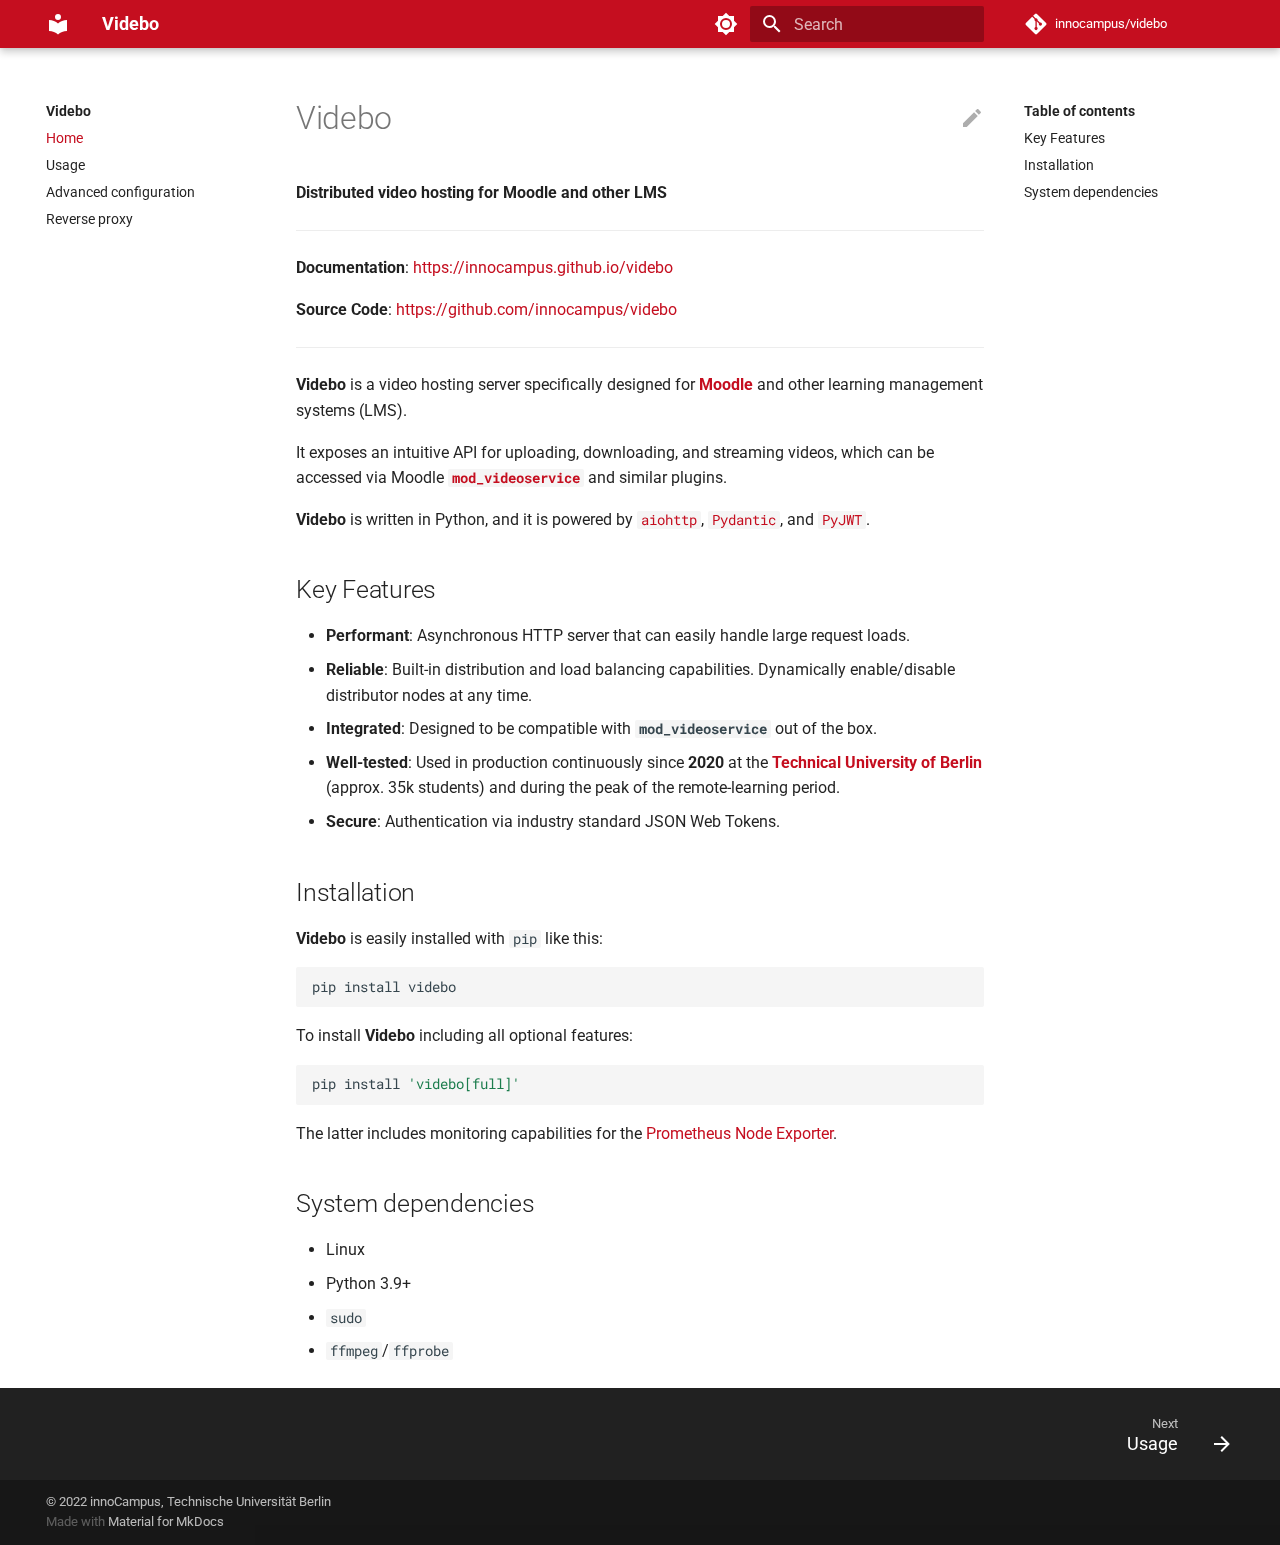
==== commit 7d275019: "Deployed 14e53aa with MkDocs version: 1.3.1" ====
--- a/index.html
+++ b/index.html
@@ -9,6 +9,8 @@
         <meta name="description" content="Distributed video hosting for Moodle and other LMS">
       
       
+      
+        <link rel="canonical" href="https://innocampus.github.io/videbo/">
       
       <link rel="icon" href="assets/images/favicon.png">
       <meta name="generator" content="mkdocs-1.3.1, mkdocs-material-8.4.2">
@@ -410,18 +412,18 @@
 <h1 id="videbo">Videbo</h1>
 <p><strong>Distributed video hosting for Moodle and other LMS</strong></p>
 <hr />
-<p><strong>Documentation</strong>: <a href="#">tba</a></p>
-<p><strong>Source Code</strong>: <a class="external-link" href="https://github.com/innocampus/videbo" target="_blank">https://github.com/innocampus/videbo</a></p>
+<p><strong>Documentation</strong>: <a href="https://innocampus.github.io/videbo" target="_blank"> https://innocampus.github.io/videbo </a></p>
+<p><strong>Source Code</strong>: <a href="https://github.com/innocampus/videbo" target="_blank"> https://github.com/innocampus/videbo </a></p>
 <hr />
-<p><strong>Videbo</strong> is a video hosting server specifically designed for <a href="https://moodle.org/"><strong>Moodle</strong></a> and other learning management systems (LMS).</p>
-<p>It exposes an intuitive API for uploading, downloading, and streaming videos, which can be accessed via Moodle <a class="external-link" href="https://github.com/innocampus/moodle-mod_videoservice" target="_blank"><strong><code>mod_videoservice</code></strong></a> and similar plugins.</p>
-<p><strong>Videbo</strong> is written in Python, and it is powered by <a class="external-link" href="https://docs.aiohttp.org/en/stable/index.html" target="_blank"><code>aiohttp</code></a>, <a class="external-link" href="https://pydantic-docs.helpmanual.io/" target="_blank"><code>Pydantic</code></a>, and <a class="external-link" href="https://pyjwt.readthedocs.io/en/latest/" target="_blank"><code>PyJWT</code></a>.</p>
+<p><strong>Videbo</strong> is a video hosting server specifically designed for <a href="https://moodle.org" target="_blank" class="external-link"><strong>Moodle</strong></a> and other learning management systems (LMS).</p>
+<p>It exposes an intuitive API for uploading, downloading, and streaming videos, which can be accessed via Moodle <a href="https://github.com/innocampus/moodle-mod_videoservice" target="_blank" class="external-link"><strong><code>mod_videoservice</code></strong></a> and similar plugins.</p>
+<p><strong>Videbo</strong> is written in Python, and it is powered by <a href="https://docs.aiohttp.org/en/stable/index.html" target="_blank" class="external-link"><code>aiohttp</code></a>, <a href="https://pydantic-docs.helpmanual.io" target="_blank" class="external-link"><code>Pydantic</code></a>, and <a href="https://pyjwt.readthedocs.io/en/latest" target="_blank" class="external-link"><code>PyJWT</code></a>.</p>
 <h2 id="key-features">Key Features</h2>
 <ul>
 <li><strong>Performant</strong>: Asynchronous HTTP server that can easily handle large request loads.</li>
 <li><strong>Reliable</strong>: Built-in distribution and load balancing capabilities. Dynamically enable/disable distributor nodes at any time.</li>
 <li><strong>Integrated</strong>: Designed to be compatible with <strong><code>mod_videoservice</code></strong> out of the box.</li>
-<li><strong>Well-tested</strong>: Used in production continuously since <strong>2020</strong> at the <a class="external-link" href="https://www.tu.berlin/" target="_blank"><strong>Technical University of Berlin</strong></a> (approx. 35k students) and during the peak of the remote-learning period.</li>
+<li><strong>Well-tested</strong>: Used in production continuously since <strong>2020</strong> at the <a href="https://www.tu.berlin" target="_blank" class="external-link"><strong>Technical University of Berlin</strong></a> (approx. 35k students) and during the peak of the remote-learning period.</li>
 <li><strong>Secure</strong>: Authentication via industry standard JSON Web Tokens.</li>
 </ul>
 <h2 id="installation">Installation</h2>
@@ -431,7 +433,7 @@
 <p>To install <strong>Videbo</strong> including all optional features:
 <div class="highlight"><pre><span></span><code>pip install <span class="s1">&#39;videbo[full]&#39;</span>
 </code></pre></div></p>
-<p>The latter includes monitoring capabilities for the <a class="external-link" href="https://github.com/prometheus/node_exporter" target="_blank">Prometheus Node Exporter</a>.</p>
+<p>The latter includes monitoring capabilities for the <a href="https://github.com/prometheus/node_exporter" target="_blank" class="external-link">Prometheus Node Exporter</a>.</p>
 <h2 id="system-dependencies">System dependencies</h2>
 <ul>
 <li>Linux</li>
@@ -478,6 +480,10 @@
     <div class="md-footer-meta__inner md-grid">
       <div class="md-copyright">
   
+    <div class="md-copyright__highlight">
+      © 2022 innoCampus, Technische Universität Berlin
+    </div>
+  
   
     Made with
     <a href="https://squidfunk.github.io/mkdocs-material/" target="_blank" rel="noopener">
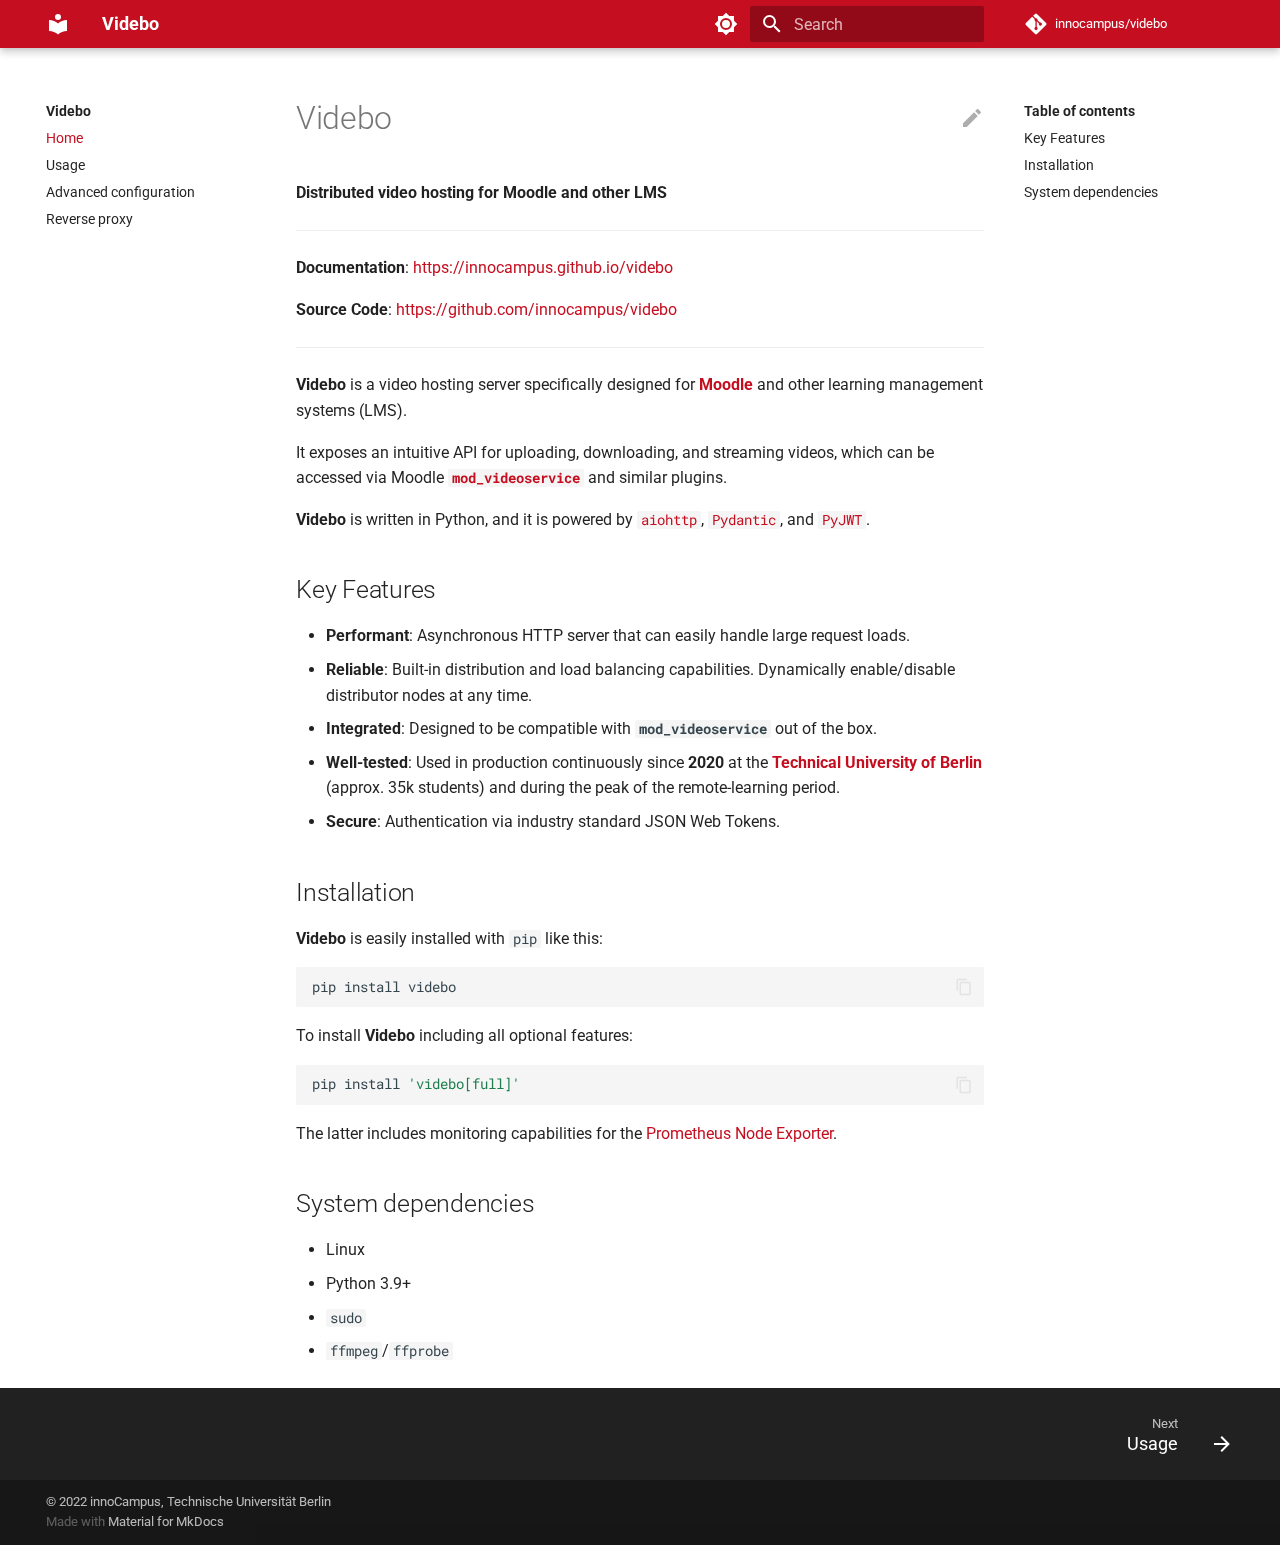
==== commit 5033b9d2: "Deployed 354d920 with MkDocs version: 1.4.0" ====
--- a/index.html
+++ b/index.html
@@ -13,7 +13,7 @@
         <link rel="canonical" href="https://innocampus.github.io/videbo/">
       
       <link rel="icon" href="assets/images/favicon.png">
-      <meta name="generator" content="mkdocs-1.3.1, mkdocs-material-8.4.2">
+      <meta name="generator" content="mkdocs-1.4.0, mkdocs-material-8.5.6">
     
     
       
@@ -21,13 +21,14 @@
       
     
     
-      <link rel="stylesheet" href="assets/stylesheets/main.69437709.min.css">
+      <link rel="stylesheet" href="assets/stylesheets/main.20d9efc8.min.css">
       
         
         <link rel="stylesheet" href="assets/stylesheets/palette.cbb835fc.min.css">
         
       
       
+
     
     
     
@@ -48,6 +49,7 @@
     
       
 
+    
     
     
   </head>
@@ -150,7 +152,7 @@
       </label>
       <nav class="md-search__options" aria-label="Search">
         
-        <button type="reset" class="md-search__icon md-icon" aria-label="Clear" tabindex="-1">
+        <button type="reset" class="md-search__icon md-icon" title="Clear" aria-label="Clear" tabindex="-1">
           <svg xmlns="http://www.w3.org/2000/svg" viewBox="0 0 24 24"><path d="M19 6.41 17.59 5 12 10.59 6.41 5 5 6.41 10.59 12 5 17.59 6.41 19 12 13.41 17.59 19 19 17.59 13.41 12 19 6.41Z"/></svg>
         </button>
       </nav>
@@ -174,7 +176,7 @@
         <a href="https://github.com/innocampus/videbo" title="Go to repository" class="md-source" data-md-component="source">
   <div class="md-source__icon md-icon">
     
-    <svg xmlns="http://www.w3.org/2000/svg" viewBox="0 0 448 512"><!--! Font Awesome Free 6.1.2 by @fontawesome - https://fontawesome.com License - https://fontawesome.com/license/free (Icons: CC BY 4.0, Fonts: SIL OFL 1.1, Code: MIT License) Copyright 2022 Fonticons, Inc.--><path d="M439.55 236.05 244 40.45a28.87 28.87 0 0 0-40.81 0l-40.66 40.63 51.52 51.52c27.06-9.14 52.68 16.77 43.39 43.68l49.66 49.66c34.23-11.8 61.18 31 35.47 56.69-26.49 26.49-70.21-2.87-56-37.34L240.22 199v121.85c25.3 12.54 22.26 41.85 9.08 55a34.34 34.34 0 0 1-48.55 0c-17.57-17.6-11.07-46.91 11.25-56v-123c-20.8-8.51-24.6-30.74-18.64-45L142.57 101 8.45 235.14a28.86 28.86 0 0 0 0 40.81l195.61 195.6a28.86 28.86 0 0 0 40.8 0l194.69-194.69a28.86 28.86 0 0 0 0-40.81z"/></svg>
+    <svg xmlns="http://www.w3.org/2000/svg" viewBox="0 0 448 512"><!--! Font Awesome Free 6.2.0 by @fontawesome - https://fontawesome.com License - https://fontawesome.com/license/free (Icons: CC BY 4.0, Fonts: SIL OFL 1.1, Code: MIT License) Copyright 2022 Fonticons, Inc.--><path d="M439.55 236.05 244 40.45a28.87 28.87 0 0 0-40.81 0l-40.66 40.63 51.52 51.52c27.06-9.14 52.68 16.77 43.39 43.68l49.66 49.66c34.23-11.8 61.18 31 35.47 56.69-26.49 26.49-70.21-2.87-56-37.34L240.22 199v121.85c25.3 12.54 22.26 41.85 9.08 55a34.34 34.34 0 0 1-48.55 0c-17.57-17.6-11.07-46.91 11.25-56v-123c-20.8-8.51-24.6-30.74-18.64-45L142.57 101 8.45 235.14a28.86 28.86 0 0 0 0 40.81l195.61 195.6a28.86 28.86 0 0 0 40.8 0l194.69-194.69a28.86 28.86 0 0 0 0-40.81z"/></svg>
   </div>
   <div class="md-source__repository">
     innocampus/videbo
@@ -219,7 +221,7 @@
       <a href="https://github.com/innocampus/videbo" title="Go to repository" class="md-source" data-md-component="source">
   <div class="md-source__icon md-icon">
     
-    <svg xmlns="http://www.w3.org/2000/svg" viewBox="0 0 448 512"><!--! Font Awesome Free 6.1.2 by @fontawesome - https://fontawesome.com License - https://fontawesome.com/license/free (Icons: CC BY 4.0, Fonts: SIL OFL 1.1, Code: MIT License) Copyright 2022 Fonticons, Inc.--><path d="M439.55 236.05 244 40.45a28.87 28.87 0 0 0-40.81 0l-40.66 40.63 51.52 51.52c27.06-9.14 52.68 16.77 43.39 43.68l49.66 49.66c34.23-11.8 61.18 31 35.47 56.69-26.49 26.49-70.21-2.87-56-37.34L240.22 199v121.85c25.3 12.54 22.26 41.85 9.08 55a34.34 34.34 0 0 1-48.55 0c-17.57-17.6-11.07-46.91 11.25-56v-123c-20.8-8.51-24.6-30.74-18.64-45L142.57 101 8.45 235.14a28.86 28.86 0 0 0 0 40.81l195.61 195.6a28.86 28.86 0 0 0 40.8 0l194.69-194.69a28.86 28.86 0 0 0 0-40.81z"/></svg>
+    <svg xmlns="http://www.w3.org/2000/svg" viewBox="0 0 448 512"><!--! Font Awesome Free 6.2.0 by @fontawesome - https://fontawesome.com License - https://fontawesome.com/license/free (Icons: CC BY 4.0, Fonts: SIL OFL 1.1, Code: MIT License) Copyright 2022 Fonticons, Inc.--><path d="M439.55 236.05 244 40.45a28.87 28.87 0 0 0-40.81 0l-40.66 40.63 51.52 51.52c27.06-9.14 52.68 16.77 43.39 43.68l49.66 49.66c34.23-11.8 61.18 31 35.47 56.69-26.49 26.49-70.21-2.87-56-37.34L240.22 199v121.85c25.3 12.54 22.26 41.85 9.08 55a34.34 34.34 0 0 1-48.55 0c-17.57-17.6-11.07-46.91 11.25-56v-123c-20.8-8.51-24.6-30.74-18.64-45L142.57 101 8.45 235.14a28.86 28.86 0 0 0 0 40.81l195.61 195.6a28.86 28.86 0 0 0 40.8 0l194.69-194.69a28.86 28.86 0 0 0 0-40.81z"/></svg>
   </div>
   <div class="md-source__repository">
     innocampus/videbo
@@ -399,14 +401,16 @@
               </div>
             
           
-          <div class="md-content" data-md-component="content">
-            <article class="md-content__inner md-typeset">
-              
+          
+            <div class="md-content" data-md-component="content">
+              <article class="md-content__inner md-typeset">
                 
+                  
+
   <a href="https://github.com/innocampus/videbo/edit/master/docs/index.md" title="Edit this page" class="md-content__button md-icon">
+    
     <svg xmlns="http://www.w3.org/2000/svg" viewBox="0 0 24 24"><path d="M20.71 7.04c.39-.39.39-1.04 0-1.41l-2.34-2.34c-.37-.39-1.02-.39-1.41 0l-1.84 1.83 3.75 3.75M3 17.25V21h3.75L17.81 9.93l-3.75-3.75L3 17.25Z"/></svg>
   </a>
-
 
 
 <h1 id="videbo">Videbo</h1>
@@ -445,10 +449,12 @@
 
 
 
-              
-            </article>
-            
-          </div>
+
+                
+              </article>
+            </div>
+          
+          
         </div>
         
       </main>
@@ -501,10 +507,10 @@
       <div class="md-dialog__inner md-typeset"></div>
     </div>
     
-    <script id="__config" type="application/json">{"base": ".", "features": [], "search": "assets/javascripts/workers/search.ecf98df9.min.js", "translations": {"clipboard.copied": "Copied to clipboard", "clipboard.copy": "Copy to clipboard", "search.config.lang": "en", "search.config.pipeline": "trimmer, stopWordFilter", "search.config.separator": "[\\s\\-]+", "search.placeholder": "Search", "search.result.more.one": "1 more on this page", "search.result.more.other": "# more on this page", "search.result.none": "No matching documents", "search.result.one": "1 matching document", "search.result.other": "# matching documents", "search.result.placeholder": "Type to start searching", "search.result.term.missing": "Missing", "select.version.title": "Select version"}}</script>
-    
-    
-      <script src="assets/javascripts/bundle.9c69f0bc.min.js"></script>
+    <script id="__config" type="application/json">{"base": ".", "features": [], "search": "assets/javascripts/workers/search.5bf1dace.min.js", "translations": {"clipboard.copied": "Copied to clipboard", "clipboard.copy": "Copy to clipboard", "search.config.lang": "en", "search.config.pipeline": "trimmer, stopWordFilter", "search.config.separator": "[\\s\\-]+", "search.placeholder": "Search", "search.result.more.one": "1 more on this page", "search.result.more.other": "# more on this page", "search.result.none": "No matching documents", "search.result.one": "1 matching document", "search.result.other": "# matching documents", "search.result.placeholder": "Type to start searching", "search.result.term.missing": "Missing", "select.version.title": "Select version"}}</script>
+    
+    
+      <script src="assets/javascripts/bundle.078830c0.min.js"></script>
       
     
   </body>
--- a/assets/stylesheets/main.20d9efc8.min.css
+++ b/assets/stylesheets/main.20d9efc8.min.css
@@ -0,0 +1 @@
+@charset "UTF-8";html{-webkit-text-size-adjust:none;-moz-text-size-adjust:none;-ms-text-size-adjust:none;text-size-adjust:none;box-sizing:border-box}*,:after,:before{box-sizing:inherit}@media (prefers-reduced-motion){*,:after,:before{transition:none!important}}body{margin:0}a,button,input,label{-webkit-tap-highlight-color:transparent}a{color:inherit;text-decoration:none}hr{border:0;box-sizing:initial;display:block;height:.05rem;overflow:visible;padding:0}small{font-size:80%}sub,sup{line-height:1em}img{border-style:none}table{border-collapse:initial;border-spacing:0}td,th{font-weight:400;vertical-align:top}button{background:transparent;border:0;font-family:inherit;font-size:inherit;margin:0;padding:0}input{border:0;outline:none}:root,[data-md-color-scheme=default]{--md-default-fg-color:rgba(0,0,0,.87);--md-default-fg-color--light:rgba(0,0,0,.54);--md-default-fg-color--lighter:rgba(0,0,0,.32);--md-default-fg-color--lightest:rgba(0,0,0,.07);--md-default-bg-color:#fff;--md-default-bg-color--light:hsla(0,0%,100%,.7);--md-default-bg-color--lighter:hsla(0,0%,100%,.3);--md-default-bg-color--lightest:hsla(0,0%,100%,.12);--md-primary-fg-color:#4051b5;--md-primary-fg-color--light:#5d6cc0;--md-primary-fg-color--dark:#303fa1;--md-primary-bg-color:#fff;--md-primary-bg-color--light:hsla(0,0%,100%,.7);--md-accent-fg-color:#526cfe;--md-accent-fg-color--transparent:rgba(82,108,254,.1);--md-accent-bg-color:#fff;--md-accent-bg-color--light:hsla(0,0%,100%,.7);--md-code-fg-color:#36464e;--md-code-bg-color:#f5f5f5;--md-code-hl-color:rgba(255,255,0,.5);--md-code-hl-number-color:#d52a2a;--md-code-hl-special-color:#db1457;--md-code-hl-function-color:#a846b9;--md-code-hl-constant-color:#6e59d9;--md-code-hl-keyword-color:#3f6ec6;--md-code-hl-string-color:#1c7d4d;--md-code-hl-name-color:var(--md-code-fg-color);--md-code-hl-operator-color:var(--md-default-fg-color--light);--md-code-hl-punctuation-color:var(--md-default-fg-color--light);--md-code-hl-comment-color:var(--md-default-fg-color--light);--md-code-hl-generic-color:var(--md-default-fg-color--light);--md-code-hl-variable-color:var(--md-default-fg-color--light);--md-typeset-color:var(--md-default-fg-color);--md-typeset-a-color:var(--md-primary-fg-color);--md-typeset-mark-color:rgba(255,255,0,.5);--md-typeset-del-color:rgba(245,80,61,.15);--md-typeset-ins-color:rgba(11,213,112,.15);--md-typeset-kbd-color:#fafafa;--md-typeset-kbd-accent-color:#fff;--md-typeset-kbd-border-color:#b8b8b8;--md-typeset-table-color:rgba(0,0,0,.12);--md-admonition-fg-color:var(--md-default-fg-color);--md-admonition-bg-color:var(--md-default-bg-color);--md-footer-fg-color:#fff;--md-footer-fg-color--light:hsla(0,0%,100%,.7);--md-footer-fg-color--lighter:hsla(0,0%,100%,.3);--md-footer-bg-color:rgba(0,0,0,.87);--md-footer-bg-color--dark:rgba(0,0,0,.32);--md-shadow-z1:0 0.2rem 0.5rem rgba(0,0,0,.05),0 0 0.05rem rgba(0,0,0,.1);--md-shadow-z2:0 0.2rem 0.5rem rgba(0,0,0,.1),0 0 0.05rem rgba(0,0,0,.25);--md-shadow-z3:0 0.2rem 0.5rem rgba(0,0,0,.2),0 0 0.05rem rgba(0,0,0,.35)}.md-icon svg{fill:currentcolor;display:block;height:1.2rem;width:1.2rem}body{-webkit-font-smoothing:antialiased;-moz-osx-font-smoothing:grayscale;--md-text-font-family:var(--md-text-font,_),-apple-system,BlinkMacSystemFont,Helvetica,Arial,sans-serif;--md-code-font-family:var(--md-code-font,_),SFMono-Regular,Consolas,Menlo,monospace}body,input{font-feature-settings:"kern","liga";font-family:var(--md-text-font-family)}body,code,input,kbd,pre{color:var(--md-typeset-color)}code,kbd,pre{font-feature-settings:"kern";font-family:var(--md-code-font-family)}:root{--md-typeset-table-sort-icon:url('data:image/svg+xml;charset=utf-8,<svg xmlns="http://www.w3.org/2000/svg" viewBox="0 0 24 24"><path d="m18 21-4-4h3V7h-3l4-4 4 4h-3v10h3M2 19v-2h10v2M2 13v-2h7v2M2 7V5h4v2H2Z"/></svg>');--md-typeset-table-sort-icon--asc:url('data:image/svg+xml;charset=utf-8,<svg xmlns="http://www.w3.org/2000/svg" viewBox="0 0 24 24"><path d="M19 17h3l-4 4-4-4h3V3h2M2 17h10v2H2M6 5v2H2V5m0 6h7v2H2v-2Z"/></svg>');--md-typeset-table-sort-icon--desc:url('data:image/svg+xml;charset=utf-8,<svg xmlns="http://www.w3.org/2000/svg" viewBox="0 0 24 24"><path d="M19 7h3l-4-4-4 4h3v14h2M2 17h10v2H2M6 5v2H2V5m0 6h7v2H2v-2Z"/></svg>')}.md-typeset{-webkit-print-color-adjust:exact;color-adjust:exact;font-size:.8rem;line-height:1.6}@media print{.md-typeset{font-size:.68rem}}.md-typeset blockquote,.md-typeset dl,.md-typeset figure,.md-typeset ol,.md-typeset pre,.md-typeset ul{margin-bottom:1em;margin-top:1em}.md-typeset h1{color:var(--md-default-fg-color--light);font-size:2em;line-height:1.3;margin:0 0 1.25em}.md-typeset h1,.md-typeset h2{font-weight:300;letter-spacing:-.01em}.md-typeset h2{font-size:1.5625em;line-height:1.4;margin:1.6em 0 .64em}.md-typeset h3{font-size:1.25em;font-weight:400;letter-spacing:-.01em;line-height:1.5;margin:1.6em 0 .8em}.md-typeset h2+h3{margin-top:.8em}.md-typeset h4{font-weight:700;letter-spacing:-.01em;margin:1em 0}.md-typeset h5,.md-typeset h6{color:var(--md-default-fg-color--light);font-size:.8em;font-weight:700;letter-spacing:-.01em;margin:1.25em 0}.md-typeset h5{text-transform:uppercase}.md-typeset hr{border-bottom:.05rem solid var(--md-default-fg-color--lightest);display:flow-root;margin:1.5em 0}.md-typeset a{color:var(--md-typeset-a-color);word-break:break-word}.md-typeset a,.md-typeset a:before{transition:color 125ms}.md-typeset a:focus,.md-typeset a:hover{color:var(--md-accent-fg-color)}.md-typeset a:focus code,.md-typeset a:hover code{background-color:var(--md-accent-fg-color--transparent)}.md-typeset a code{color:currentcolor;transition:background-color 125ms}.md-typeset a.focus-visible{outline-color:var(--md-accent-fg-color);outline-offset:.2rem}.md-typeset code,.md-typeset kbd,.md-typeset pre{color:var(--md-code-fg-color);direction:ltr;font-variant-ligatures:none}@media print{.md-typeset code,.md-typeset kbd,.md-typeset pre{white-space:pre-wrap}}.md-typeset code{background-color:var(--md-code-bg-color);border-radius:.1rem;-webkit-box-decoration-break:clone;box-decoration-break:clone;font-size:.85em;padding:0 .2941176471em;word-break:break-word}.md-typeset code:not(.focus-visible){-webkit-tap-highlight-color:transparent;outline:none}.md-typeset pre{display:flow-root;line-height:1.4;position:relative}.md-typeset pre>code{-webkit-box-decoration-break:slice;box-decoration-break:slice;box-shadow:none;display:block;margin:0;outline-color:var(--md-accent-fg-color);overflow:auto;padding:.7720588235em 1.1764705882em;scrollbar-color:var(--md-default-fg-color--lighter) transparent;scrollbar-width:thin;touch-action:auto;word-break:normal}.md-typeset pre>code:hover{scrollbar-color:var(--md-accent-fg-color) transparent}.md-typeset pre>code::-webkit-scrollbar{height:.2rem;width:.2rem}.md-typeset pre>code::-webkit-scrollbar-thumb{background-color:var(--md-default-fg-color--lighter)}.md-typeset pre>code::-webkit-scrollbar-thumb:hover{background-color:var(--md-accent-fg-color)}.md-typeset kbd{background-color:var(--md-typeset-kbd-color);border-radius:.1rem;box-shadow:0 .1rem 0 .05rem var(--md-typeset-kbd-border-color),0 .1rem 0 var(--md-typeset-kbd-border-color),0 -.1rem .2rem var(--md-typeset-kbd-accent-color) inset;color:var(--md-default-fg-color);display:inline-block;font-size:.75em;padding:0 .6666666667em;vertical-align:text-top;word-break:break-word}.md-typeset mark{background-color:var(--md-typeset-mark-color);-webkit-box-decoration-break:clone;box-decoration-break:clone;color:inherit;word-break:break-word}.md-typeset abbr{border-bottom:.05rem dotted var(--md-default-fg-color--light);cursor:help;text-decoration:none}@media (hover:none){.md-typeset abbr{position:relative}.md-typeset abbr[title]:-webkit-any(:focus,:hover):after{background-color:var(--md-default-fg-color);border-radius:.1rem;box-shadow:var(--md-shadow-z3);color:var(--md-default-bg-color);content:attr(title);display:inline-block;font-size:.7rem;margin-top:2em;max-width:80%;min-width:-webkit-max-content;min-width:max-content;padding:.2rem .3rem;position:absolute;width:auto}.md-typeset abbr[title]:-moz-any(:focus,:hover):after{background-color:var(--md-default-fg-color);border-radius:.1rem;box-shadow:var(--md-shadow-z3);color:var(--md-default-bg-color);content:attr(title);display:inline-block;font-size:.7rem;margin-top:2em;max-width:80%;min-width:-moz-max-content;min-width:max-content;padding:.2rem .3rem;position:absolute;width:auto}[dir=ltr] .md-typeset abbr[title]:-webkit-any(:focus,:hover):after{left:0}[dir=ltr] .md-typeset abbr[title]:-moz-any(:focus,:hover):after{left:0}[dir=ltr] .md-typeset abbr[title]:is(:focus,:hover):after{left:0}[dir=rtl] .md-typeset abbr[title]:-webkit-any(:focus,:hover):after{right:0}[dir=rtl] .md-typeset abbr[title]:-moz-any(:focus,:hover):after{right:0}[dir=rtl] .md-typeset abbr[title]:is(:focus,:hover):after{right:0}.md-typeset abbr[title]:is(:focus,:hover):after{background-color:var(--md-default-fg-color);border-radius:.1rem;box-shadow:var(--md-shadow-z3);color:var(--md-default-bg-color);content:attr(title);display:inline-block;font-size:.7rem;margin-top:2em;max-width:80%;min-width:-webkit-max-content;min-width:-moz-max-content;min-width:max-content;padding:.2rem .3rem;position:absolute;width:auto}}.md-typeset small{opacity:.75}[dir=ltr] .md-typeset sub,[dir=ltr] .md-typeset sup{margin-left:.078125em}[dir=rtl] .md-typeset sub,[dir=rtl] .md-typeset sup{margin-right:.078125em}[dir=ltr] .md-typeset blockquote{padding-left:.6rem}[dir=rtl] .md-typeset blockquote{padding-right:.6rem}[dir=ltr] .md-typeset blockquote{border-left:.2rem solid var(--md-default-fg-color--lighter)}[dir=rtl] .md-typeset blockquote{border-right:.2rem solid var(--md-default-fg-color--lighter)}.md-typeset blockquote{color:var(--md-default-fg-color--light);margin-left:0;margin-right:0}.md-typeset ul{list-style-type:disc}[dir=ltr] .md-typeset ol,[dir=ltr] .md-typeset ul{margin-left:.625em}[dir=rtl] .md-typeset ol,[dir=rtl] .md-typeset ul{margin-right:.625em}.md-typeset ol,.md-typeset ul{padding:0}.md-typeset ol:not([hidden]),.md-typeset ul:not([hidden]){display:flow-root}.md-typeset ol ol,.md-typeset ul ol{list-style-type:lower-alpha}.md-typeset ol ol ol,.md-typeset ul ol ol{list-style-type:lower-roman}[dir=ltr] .md-typeset ol li,[dir=ltr] .md-typeset ul li{margin-left:1.25em}[dir=rtl] .md-typeset ol li,[dir=rtl] .md-typeset ul li{margin-right:1.25em}.md-typeset ol li,.md-typeset ul li{margin-bottom:.5em}.md-typeset ol li blockquote,.md-typeset ol li p,.md-typeset ul li blockquote,.md-typeset ul li p{margin:.5em 0}.md-typeset ol li:last-child,.md-typeset ul li:last-child{margin-bottom:0}.md-typeset ol li :-webkit-any(ul,ol),.md-typeset ul li :-webkit-any(ul,ol){margin-bottom:.5em;margin-top:.5em}.md-typeset ol li :-moz-any(ul,ol),.md-typeset ul li :-moz-any(ul,ol){margin-bottom:.5em;margin-top:.5em}[dir=ltr] .md-typeset ol li :-webkit-any(ul,ol),[dir=ltr] .md-typeset ul li :-webkit-any(ul,ol){margin-left:.625em}[dir=ltr] .md-typeset ol li :-moz-any(ul,ol),[dir=ltr] .md-typeset ul li :-moz-any(ul,ol){margin-left:.625em}[dir=ltr] .md-typeset ol li :is(ul,ol),[dir=ltr] .md-typeset ul li :is(ul,ol){margin-left:.625em}[dir=rtl] .md-typeset ol li :-webkit-any(ul,ol),[dir=rtl] .md-typeset ul li :-webkit-any(ul,ol){margin-right:.625em}[dir=rtl] .md-typeset ol li :-moz-any(ul,ol),[dir=rtl] .md-typeset ul li :-moz-any(ul,ol){margin-right:.625em}[dir=rtl] .md-typeset ol li :is(ul,ol),[dir=rtl] .md-typeset ul li :is(ul,ol){margin-right:.625em}.md-typeset ol li :is(ul,ol),.md-typeset ul li :is(ul,ol){margin-bottom:.5em;margin-top:.5em}[dir=ltr] .md-typeset dd{margin-left:1.875em}[dir=rtl] .md-typeset dd{margin-right:1.875em}.md-typeset dd{margin-bottom:1.5em;margin-top:1em}.md-typeset img,.md-typeset svg,.md-typeset video{height:auto;max-width:100%}.md-typeset img[align=left]{margin:1em 1em 1em 0}.md-typeset img[align=right]{margin:1em 0 1em 1em}.md-typeset img[align]:only-child{margin-top:0}.md-typeset img[src$="#gh-dark-mode-only"],.md-typeset img[src$="#only-dark"]{display:none}.md-typeset figure{display:flow-root;margin:1em auto;max-width:100%;text-align:center;width:-webkit-fit-content;width:-moz-fit-content;width:fit-content}.md-typeset figure img{display:block}.md-typeset figcaption{font-style:italic;margin:1em auto;max-width:24rem}.md-typeset iframe{max-width:100%}.md-typeset table:not([class]){background-color:var(--md-default-bg-color);border:.05rem solid var(--md-typeset-table-color);border-radius:.1rem;display:inline-block;font-size:.64rem;max-width:100%;overflow:auto;touch-action:auto}@media print{.md-typeset table:not([class]){display:table}}.md-typeset table:not([class])+*{margin-top:1.5em}.md-typeset table:not([class]) :-webkit-any(th,td)>:first-child{margin-top:0}.md-typeset table:not([class]) :-moz-any(th,td)>:first-child{margin-top:0}.md-typeset table:not([class]) :is(th,td)>:first-child{margin-top:0}.md-typeset table:not([class]) :-webkit-any(th,td)>:last-child{margin-bottom:0}.md-typeset table:not([class]) :-moz-any(th,td)>:last-child{margin-bottom:0}.md-typeset table:not([class]) :is(th,td)>:last-child{margin-bottom:0}.md-typeset table:not([class]) :-webkit-any(th,td):not([align]){text-align:left}.md-typeset table:not([class]) :-moz-any(th,td):not([align]){text-align:left}.md-typeset table:not([class]) :is(th,td):not([align]){text-align:left}[dir=rtl] .md-typeset table:not([class]) :-webkit-any(th,td):not([align]){text-align:right}[dir=rtl] .md-typeset table:not([class]) :-moz-any(th,td):not([align]){text-align:right}[dir=rtl] .md-typeset table:not([class]) :is(th,td):not([align]){text-align:right}.md-typeset table:not([class]) th{font-weight:700;min-width:5rem;padding:.9375em 1.25em;vertical-align:top}.md-typeset table:not([class]) td{border-top:.05rem solid var(--md-typeset-table-color);padding:.9375em 1.25em;vertical-align:top}.md-typeset table:not([class]) tbody tr{transition:background-color 125ms}.md-typeset table:not([class]) tbody tr:hover{background-color:rgba(0,0,0,.035);box-shadow:0 .05rem 0 var(--md-default-bg-color) inset}.md-typeset table:not([class]) a{word-break:normal}.md-typeset table th[role=columnheader]{cursor:pointer}[dir=ltr] .md-typeset table th[role=columnheader]:after{margin-left:.5em}[dir=rtl] .md-typeset table th[role=columnheader]:after{margin-right:.5em}.md-typeset table th[role=columnheader]:after{content:"";display:inline-block;height:1.2em;-webkit-mask-image:var(--md-typeset-table-sort-icon);mask-image:var(--md-typeset-table-sort-icon);-webkit-mask-repeat:no-repeat;mask-repeat:no-repeat;-webkit-mask-size:contain;mask-size:contain;transition:background-color 125ms;vertical-align:text-bottom;width:1.2em}.md-typeset table th[role=columnheader]:hover:after{background-color:var(--md-default-fg-color--lighter)}.md-typeset table th[role=columnheader][aria-sort=ascending]:after{background-color:var(--md-default-fg-color--light);-webkit-mask-image:var(--md-typeset-table-sort-icon--asc);mask-image:var(--md-typeset-table-sort-icon--asc)}.md-typeset table th[role=columnheader][aria-sort=descending]:after{background-color:var(--md-default-fg-color--light);-webkit-mask-image:var(--md-typeset-table-sort-icon--desc);mask-image:var(--md-typeset-table-sort-icon--desc)}.md-typeset__scrollwrap{margin:1em -.8rem;overflow-x:auto;touch-action:auto}.md-typeset__table{display:inline-block;margin-bottom:.5em;padding:0 .8rem}@media print{.md-typeset__table{display:block}}html .md-typeset__table table{display:table;margin:0;overflow:hidden;width:100%}@media screen and (max-width:44.9375em){.md-content__inner>pre{margin:1em -.8rem}.md-content__inner>pre code{border-radius:0}}.md-banner{background-color:var(--md-footer-bg-color);color:var(--md-footer-fg-color);overflow:auto}@media print{.md-banner{display:none}}.md-banner--warning{background:var(--md-typeset-mark-color);color:var(--md-default-fg-color)}.md-banner__inner{font-size:.7rem;margin:.6rem auto;padding:0 .8rem}[dir=ltr] .md-banner__button{float:right}[dir=rtl] .md-banner__button{float:left}.md-banner__button{color:inherit;cursor:pointer;transition:opacity .25s}.md-banner__button:hover{opacity:.7}html{font-size:125%;height:100%;overflow-x:hidden}@media screen and (min-width:100em){html{font-size:137.5%}}@media screen and (min-width:125em){html{font-size:150%}}body{background-color:var(--md-default-bg-color);display:flex;flex-direction:column;font-size:.5rem;min-height:100%;position:relative;width:100%}@media print{body{display:block}}@media screen and (max-width:59.9375em){body[data-md-scrolllock]{position:fixed}}.md-grid{margin-left:auto;margin-right:auto;max-width:61rem}.md-container{display:flex;flex-direction:column;flex-grow:1}@media print{.md-container{display:block}}.md-main{flex-grow:1}.md-main__inner{display:flex;height:100%;margin-top:1.5rem}.md-ellipsis{overflow:hidden;text-overflow:ellipsis;white-space:nowrap}.md-toggle{display:none}.md-option{height:0;opacity:0;position:absolute;width:0}.md-option:checked+label:not([hidden]){display:block}.md-option.focus-visible+label{outline-color:var(--md-accent-fg-color);outline-style:auto}.md-skip{background-color:var(--md-default-fg-color);border-radius:.1rem;color:var(--md-default-bg-color);font-size:.64rem;margin:.5rem;opacity:0;outline-color:var(--md-accent-fg-color);padding:.3rem .5rem;position:fixed;transform:translateY(.4rem);z-index:-1}.md-skip:focus{opacity:1;transform:translateY(0);transition:transform .25s cubic-bezier(.4,0,.2,1),opacity 175ms 75ms;z-index:10}@page{margin:25mm}:root{--md-clipboard-icon:url('data:image/svg+xml;charset=utf-8,<svg xmlns="http://www.w3.org/2000/svg" viewBox="0 0 24 24"><path d="M19 21H8V7h11m0-2H8a2 2 0 0 0-2 2v14a2 2 0 0 0 2 2h11a2 2 0 0 0 2-2V7a2 2 0 0 0-2-2m-3-4H4a2 2 0 0 0-2 2v14h2V3h12V1Z"/></svg>')}.md-clipboard{border-radius:.1rem;color:var(--md-default-fg-color--lightest);cursor:pointer;height:1.5em;outline-color:var(--md-accent-fg-color);outline-offset:.1rem;position:absolute;right:.5em;top:.5em;transition:color .25s;width:1.5em;z-index:1}@media print{.md-clipboard{display:none}}.md-clipboard:not(.focus-visible){-webkit-tap-highlight-color:transparent;outline:none}:hover>.md-clipboard{color:var(--md-default-fg-color--light)}.md-clipboard:-webkit-any(:focus,:hover){color:var(--md-accent-fg-color)}.md-clipboard:-moz-any(:focus,:hover){color:var(--md-accent-fg-color)}.md-clipboard:is(:focus,:hover){color:var(--md-accent-fg-color)}.md-clipboard:after{background-color:currentcolor;content:"";display:block;height:1.125em;margin:0 auto;-webkit-mask-image:var(--md-clipboard-icon);mask-image:var(--md-clipboard-icon);-webkit-mask-position:center;mask-position:center;-webkit-mask-repeat:no-repeat;mask-repeat:no-repeat;-webkit-mask-size:contain;mask-size:contain;width:1.125em}.md-clipboard--inline{cursor:pointer}.md-clipboard--inline code{transition:color .25s,background-color .25s}.md-clipboard--inline:-webkit-any(:focus,:hover) code{background-color:var(--md-accent-fg-color--transparent);color:var(--md-accent-fg-color)}.md-clipboard--inline:-moz-any(:focus,:hover) code{background-color:var(--md-accent-fg-color--transparent);color:var(--md-accent-fg-color)}.md-clipboard--inline:is(:focus,:hover) code{background-color:var(--md-accent-fg-color--transparent);color:var(--md-accent-fg-color)}@keyframes consent{0%{opacity:0;transform:translateY(100%)}to{opacity:1;transform:translateY(0)}}@keyframes overlay{0%{opacity:0}to{opacity:1}}.md-consent__overlay{animation:overlay .25s both;-webkit-backdrop-filter:blur(.1rem);backdrop-filter:blur(.1rem);background-color:rgba(0,0,0,.54);height:100%;opacity:1;position:fixed;top:0;width:100%;z-index:5}.md-consent__inner{animation:consent .5s cubic-bezier(.1,.7,.1,1) both;background-color:var(--md-default-bg-color);border:0;border-radius:.1rem;bottom:0;box-shadow:0 0 .2rem rgba(0,0,0,.1),0 .2rem .4rem rgba(0,0,0,.2);max-height:100%;overflow:auto;padding:0;position:fixed;width:100%;z-index:5}.md-consent__form{padding:.8rem}.md-consent__settings{display:none;margin:1em 0}input:checked+.md-consent__settings{display:block}.md-consent__controls{margin-bottom:.8rem}.md-typeset .md-consent__controls .md-button{display:inline}@media screen and (max-width:44.9375em){.md-typeset .md-consent__controls .md-button{display:block;margin-top:.4rem;text-align:center;width:100%}}.md-consent label{cursor:pointer}.md-content{flex-grow:1;min-width:0}.md-content__inner{margin:0 .8rem 1.2rem;padding-top:.6rem}@media screen and (min-width:76.25em){[dir=ltr] .md-sidebar--primary:not([hidden])~.md-content>.md-content__inner{margin-left:1.2rem}[dir=ltr] .md-sidebar--secondary:not([hidden])~.md-content>.md-content__inner,[dir=rtl] .md-sidebar--primary:not([hidden])~.md-content>.md-content__inner{margin-right:1.2rem}[dir=rtl] .md-sidebar--secondary:not([hidden])~.md-content>.md-content__inner{margin-left:1.2rem}}.md-content__inner:before{content:"";display:block;height:.4rem}.md-content__inner>:last-child{margin-bottom:0}[dir=ltr] .md-content__button{float:right}[dir=rtl] .md-content__button{float:left}[dir=ltr] .md-content__button{margin-left:.4rem}[dir=rtl] .md-content__button{margin-right:.4rem}.md-content__button{margin:.4rem 0;padding:0}@media print{.md-content__button{display:none}}.md-typeset .md-content__button{color:var(--md-default-fg-color--lighter)}.md-content__button svg{display:inline;vertical-align:top}[dir=rtl] .md-content__button svg{transform:scaleX(-1)}[dir=ltr] .md-dialog{right:.8rem}[dir=rtl] .md-dialog{left:.8rem}.md-dialog{background-color:var(--md-default-fg-color);border-radius:.1rem;bottom:.8rem;box-shadow:var(--md-shadow-z3);min-width:11.1rem;opacity:0;padding:.4rem .6rem;pointer-events:none;position:fixed;transform:translateY(100%);transition:transform 0ms .4s,opacity .4s;z-index:4}@media print{.md-dialog{display:none}}.md-dialog--active{opacity:1;pointer-events:auto;transform:translateY(0);transition:transform .4s cubic-bezier(.075,.85,.175,1),opacity .4s}.md-dialog__inner{color:var(--md-default-bg-color);font-size:.7rem}.md-feedback{margin:2em 0 1em;text-align:center}.md-feedback fieldset{border:none;margin:0;padding:0}.md-feedback__title{font-weight:700;margin:1em auto}.md-feedback__inner{position:relative}.md-feedback__list{align-content:baseline;display:flex;flex-wrap:wrap;justify-content:center;position:relative}.md-feedback__list:hover .md-icon:not(:disabled){color:var(--md-default-fg-color--lighter)}:disabled .md-feedback__list{min-height:1.8rem}.md-feedback__icon{color:var(--md-default-fg-color--light);cursor:pointer;flex-shrink:0;margin:0 .1rem;transition:color 125ms}.md-feedback__icon:not(:disabled).md-icon:hover{color:var(--md-accent-fg-color)}.md-feedback__icon:disabled{color:var(--md-default-fg-color--lightest);pointer-events:none}.md-feedback__note{opacity:0;position:relative;transform:translateY(.4rem);transition:transform .4s cubic-bezier(.1,.7,.1,1),opacity .15s}.md-feedback__note>*{margin:0 auto;max-width:16rem}:disabled .md-feedback__note{opacity:1;transform:translateY(0)}.md-footer{background-color:var(--md-footer-bg-color);color:var(--md-footer-fg-color)}@media print{.md-footer{display:none}}.md-footer__inner{justify-content:space-between;overflow:auto;padding:.2rem}.md-footer__inner:not([hidden]){display:flex}.md-footer__link{display:flex;flex-grow:0.01;outline-color:var(--md-accent-fg-color);overflow:hidden;padding-bottom:.4rem;padding-top:1.4rem;transition:opacity .25s}.md-footer__link:-webkit-any(:focus,:hover){opacity:.7}.md-footer__link:-moz-any(:focus,:hover){opacity:.7}.md-footer__link:is(:focus,:hover){opacity:.7}[dir=rtl] .md-footer__link svg{transform:scaleX(-1)}@media screen and (max-width:44.9375em){.md-footer__link--prev .md-footer__title{display:none}}[dir=ltr] .md-footer__link--next{margin-left:auto}[dir=rtl] .md-footer__link--next{margin-right:auto}.md-footer__link--next{text-align:right}[dir=rtl] .md-footer__link--next{text-align:left}.md-footer__title{flex-grow:1;font-size:.9rem;line-height:2.4rem;max-width:calc(100% - 2.4rem);padding:0 1rem;position:relative;white-space:nowrap}.md-footer__button{margin:.2rem;padding:.4rem}.md-footer__direction{font-size:.64rem;left:0;margin-top:-1rem;opacity:.7;padding:0 1rem;position:absolute;right:0}.md-footer-meta{background-color:var(--md-footer-bg-color--dark)}.md-footer-meta__inner{display:flex;flex-wrap:wrap;justify-content:space-between;padding:.2rem}html .md-footer-meta.md-typeset a{color:var(--md-footer-fg-color--light)}html .md-footer-meta.md-typeset a:-webkit-any(:focus,:hover){color:var(--md-footer-fg-color)}html .md-footer-meta.md-typeset a:-moz-any(:focus,:hover){color:var(--md-footer-fg-color)}html .md-footer-meta.md-typeset a:is(:focus,:hover){color:var(--md-footer-fg-color)}.md-copyright{color:var(--md-footer-fg-color--lighter);font-size:.64rem;margin:auto .6rem;padding:.4rem 0;width:100%}@media screen and (min-width:45em){.md-copyright{width:auto}}.md-copyright__highlight{color:var(--md-footer-fg-color--light)}.md-social{margin:0 .4rem;padding:.2rem 0 .6rem}@media screen and (min-width:45em){.md-social{padding:.6rem 0}}.md-social__link{display:inline-block;height:1.6rem;text-align:center;width:1.6rem}.md-social__link:before{line-height:1.9}.md-social__link svg{fill:currentcolor;max-height:.8rem;vertical-align:-25%}.md-typeset .md-button{border:.1rem solid;border-radius:.1rem;color:var(--md-primary-fg-color);cursor:pointer;display:inline-block;font-weight:700;padding:.625em 2em;transition:color 125ms,background-color 125ms,border-color 125ms}.md-typeset .md-button--primary{background-color:var(--md-primary-fg-color);border-color:var(--md-primary-fg-color);color:var(--md-primary-bg-color)}.md-typeset .md-button:-webkit-any(:focus,:hover){background-color:var(--md-accent-fg-color);border-color:var(--md-accent-fg-color);color:var(--md-accent-bg-color)}.md-typeset .md-button:-moz-any(:focus,:hover){background-color:var(--md-accent-fg-color);border-color:var(--md-accent-fg-color);color:var(--md-accent-bg-color)}.md-typeset .md-button:is(:focus,:hover){background-color:var(--md-accent-fg-color);border-color:var(--md-accent-fg-color);color:var(--md-accent-bg-color)}[dir=ltr] .md-typeset .md-input{border-top-left-radius:.1rem}[dir=ltr] .md-typeset .md-input,[dir=rtl] .md-typeset .md-input{border-top-right-radius:.1rem}[dir=rtl] .md-typeset .md-input{border-top-left-radius:.1rem}.md-typeset .md-input{border-bottom:.1rem solid var(--md-default-fg-color--lighter);box-shadow:var(--md-shadow-z1);font-size:.8rem;height:1.8rem;padding:0 .6rem;transition:border .25s,box-shadow .25s}.md-typeset .md-input:-webkit-any(:focus,:hover){border-bottom-color:var(--md-accent-fg-color);box-shadow:var(--md-shadow-z2)}.md-typeset .md-input:-moz-any(:focus,:hover){border-bottom-color:var(--md-accent-fg-color);box-shadow:var(--md-shadow-z2)}.md-typeset .md-input:is(:focus,:hover){border-bottom-color:var(--md-accent-fg-color);box-shadow:var(--md-shadow-z2)}.md-typeset .md-input--stretch{width:100%}.md-header{background-color:var(--md-primary-fg-color);box-shadow:0 0 .2rem transparent,0 .2rem .4rem transparent;color:var(--md-primary-bg-color);display:block;left:0;position:-webkit-sticky;position:sticky;right:0;top:0;z-index:4}@media print{.md-header{display:none}}.md-header[hidden]{transform:translateY(-100%);transition:transform .25s cubic-bezier(.8,0,.6,1),box-shadow .25s}.md-header--shadow{box-shadow:0 0 .2rem rgba(0,0,0,.1),0 .2rem .4rem rgba(0,0,0,.2);transition:transform .25s cubic-bezier(.1,.7,.1,1),box-shadow .25s}.md-header__inner{align-items:center;display:flex;padding:0 .2rem}.md-header__button{color:currentcolor;cursor:pointer;margin:.2rem;outline-color:var(--md-accent-fg-color);padding:.4rem;position:relative;transition:opacity .25s;vertical-align:middle;z-index:1}.md-header__button:hover{opacity:.7}.md-header__button:not([hidden]){display:inline-block}.md-header__button:not(.focus-visible){-webkit-tap-highlight-color:transparent;outline:none}.md-header__button.md-logo{margin:.2rem;padding:.4rem}@media screen and (max-width:76.1875em){.md-header__button.md-logo{display:none}}.md-header__button.md-logo :-webkit-any(img,svg){fill:currentcolor;display:block;height:1.2rem;width:auto}.md-header__button.md-logo :-moz-any(img,svg){fill:currentcolor;display:block;height:1.2rem;width:auto}.md-header__button.md-logo :is(img,svg){fill:currentcolor;display:block;height:1.2rem;width:auto}@media screen and (min-width:60em){.md-header__button[for=__search]{display:none}}.no-js .md-header__button[for=__search]{display:none}[dir=rtl] .md-header__button[for=__search] svg{transform:scaleX(-1)}@media screen and (min-width:76.25em){.md-header__button[for=__drawer]{display:none}}.md-header__topic{display:flex;max-width:100%;position:absolute;transition:transform .4s cubic-bezier(.1,.7,.1,1),opacity .15s;white-space:nowrap}.md-header__topic+.md-header__topic{opacity:0;pointer-events:none;transform:translateX(1.25rem);transition:transform .4s cubic-bezier(1,.7,.1,.1),opacity .15s;z-index:-1}[dir=rtl] .md-header__topic+.md-header__topic{transform:translateX(-1.25rem)}.md-header__topic:first-child{font-weight:700}[dir=ltr] .md-header__title{margin-right:.4rem}[dir=rtl] .md-header__title{margin-left:.4rem}[dir=ltr] .md-header__title{margin-left:1rem}[dir=rtl] .md-header__title{margin-right:1rem}.md-header__title{flex-grow:1;font-size:.9rem;height:2.4rem;line-height:2.4rem}.md-header__title--active .md-header__topic{opacity:0;pointer-events:none;transform:translateX(-1.25rem);transition:transform .4s cubic-bezier(1,.7,.1,.1),opacity .15s;z-index:-1}[dir=rtl] .md-header__title--active .md-header__topic{transform:translateX(1.25rem)}.md-header__title--active .md-header__topic+.md-header__topic{opacity:1;pointer-events:auto;transform:translateX(0);transition:transform .4s cubic-bezier(.1,.7,.1,1),opacity .15s;z-index:0}.md-header__title>.md-header__ellipsis{height:100%;position:relative;width:100%}.md-header__option{display:flex;flex-shrink:0;max-width:100%;transition:max-width 0ms .25s,opacity .25s .25s;white-space:nowrap}[data-md-toggle=search]:checked~.md-header .md-header__option{max-width:0;opacity:0;transition:max-width 0ms,opacity 0ms}.md-header__source{display:none}@media screen and (min-width:60em){[dir=ltr] .md-header__source{margin-left:1rem}[dir=rtl] .md-header__source{margin-right:1rem}.md-header__source{display:block;max-width:11.7rem;width:11.7rem}}@media screen and (min-width:76.25em){[dir=ltr] .md-header__source{margin-left:1.4rem}[dir=rtl] .md-header__source{margin-right:1.4rem}}:root{--md-nav-icon--prev:url('data:image/svg+xml;charset=utf-8,<svg xmlns="http://www.w3.org/2000/svg" viewBox="0 0 24 24"><path d="M20 11v2H8l5.5 5.5-1.42 1.42L4.16 12l7.92-7.92L13.5 5.5 8 11h12Z"/></svg>');--md-nav-icon--next:url('data:image/svg+xml;charset=utf-8,<svg xmlns="http://www.w3.org/2000/svg" viewBox="0 0 24 24"><path d="M8.59 16.58 13.17 12 8.59 7.41 10 6l6 6-6 6-1.41-1.42Z"/></svg>');--md-toc-icon:url('data:image/svg+xml;charset=utf-8,<svg xmlns="http://www.w3.org/2000/svg" viewBox="0 0 24 24"><path d="M3 9h14V7H3v2m0 4h14v-2H3v2m0 4h14v-2H3v2m16 0h2v-2h-2v2m0-10v2h2V7h-2m0 6h2v-2h-2v2Z"/></svg>')}.md-nav{font-size:.7rem;line-height:1.3}.md-nav__title{display:block;font-weight:700;overflow:hidden;padding:0 .6rem;text-overflow:ellipsis}.md-nav__title .md-nav__button{display:none}.md-nav__title .md-nav__button img{height:100%;width:auto}.md-nav__title .md-nav__button.md-logo :-webkit-any(img,svg){fill:currentcolor;display:block;height:2.4rem;max-width:100%;object-fit:contain;width:auto}.md-nav__title .md-nav__button.md-logo :-moz-any(img,svg){fill:currentcolor;display:block;height:2.4rem;max-width:100%;object-fit:contain;width:auto}.md-nav__title .md-nav__button.md-logo :is(img,svg){fill:currentcolor;display:block;height:2.4rem;max-width:100%;object-fit:contain;width:auto}.md-nav__list{list-style:none;margin:0;padding:0}.md-nav__item{padding:0 .6rem}[dir=ltr] .md-nav__item .md-nav__item{padding-right:0}[dir=rtl] .md-nav__item .md-nav__item{padding-left:0}.md-nav__link{align-items:center;cursor:pointer;display:flex;justify-content:space-between;margin-top:.625em;overflow:hidden;scroll-snap-align:start;text-overflow:ellipsis;transition:color 125ms}.md-nav__link--passed{color:var(--md-default-fg-color--light)}.md-nav__item .md-nav__link--active{color:var(--md-typeset-a-color)}.md-nav__item .md-nav__link--index [href]{width:100%}.md-nav__link:-webkit-any(:focus,:hover){color:var(--md-accent-fg-color)}.md-nav__link:-moz-any(:focus,:hover){color:var(--md-accent-fg-color)}.md-nav__link:is(:focus,:hover){color:var(--md-accent-fg-color)}.md-nav__link.focus-visible{outline-color:var(--md-accent-fg-color);outline-offset:.2rem}.md-nav--primary .md-nav__link[for=__toc]{display:none}.md-nav--primary .md-nav__link[for=__toc] .md-icon:after{background-color:currentcolor;display:block;height:100%;-webkit-mask-image:var(--md-toc-icon);mask-image:var(--md-toc-icon);width:100%}.md-nav--primary .md-nav__link[for=__toc]~.md-nav{display:none}.md-nav__link>*{cursor:pointer;display:flex}.md-nav__icon{flex-shrink:0}.md-nav__source{display:none}@media screen and (max-width:76.1875em){.md-nav--primary,.md-nav--primary .md-nav{background-color:var(--md-default-bg-color);display:flex;flex-direction:column;height:100%;left:0;position:absolute;right:0;top:0;z-index:1}.md-nav--primary :-webkit-any(.md-nav__title,.md-nav__item){font-size:.8rem;line-height:1.5}.md-nav--primary :-moz-any(.md-nav__title,.md-nav__item){font-size:.8rem;line-height:1.5}.md-nav--primary :is(.md-nav__title,.md-nav__item){font-size:.8rem;line-height:1.5}.md-nav--primary .md-nav__title{background-color:var(--md-default-fg-color--lightest);color:var(--md-default-fg-color--light);cursor:pointer;height:5.6rem;line-height:2.4rem;padding:3rem .8rem .2rem;position:relative;white-space:nowrap}[dir=ltr] .md-nav--primary .md-nav__title .md-nav__icon{left:.4rem}[dir=rtl] .md-nav--primary .md-nav__title .md-nav__icon{right:.4rem}.md-nav--primary .md-nav__title .md-nav__icon{display:block;height:1.2rem;margin:.2rem;position:absolute;top:.4rem;width:1.2rem}.md-nav--primary .md-nav__title .md-nav__icon:after{background-color:currentcolor;content:"";display:block;height:100%;-webkit-mask-image:var(--md-nav-icon--prev);mask-image:var(--md-nav-icon--prev);-webkit-mask-position:center;mask-position:center;-webkit-mask-repeat:no-repeat;mask-repeat:no-repeat;-webkit-mask-size:contain;mask-size:contain;width:100%}.md-nav--primary .md-nav__title~.md-nav__list{background-color:var(--md-default-bg-color);box-shadow:0 .05rem 0 var(--md-default-fg-color--lightest) inset;overflow-y:auto;-ms-scroll-snap-type:y mandatory;scroll-snap-type:y mandatory;touch-action:pan-y}.md-nav--primary .md-nav__title~.md-nav__list>:first-child{border-top:0}.md-nav--primary .md-nav__title[for=__drawer]{background-color:var(--md-primary-fg-color);color:var(--md-primary-bg-color);font-weight:700}.md-nav--primary .md-nav__title .md-logo{display:block;left:.2rem;margin:.2rem;padding:.4rem;position:absolute;right:.2rem;top:.2rem}.md-nav--primary .md-nav__list{flex:1}.md-nav--primary .md-nav__item{border-top:.05rem solid var(--md-default-fg-color--lightest);padding:0}.md-nav--primary .md-nav__item--active>.md-nav__link{color:var(--md-typeset-a-color)}.md-nav--primary .md-nav__item--active>.md-nav__link:-webkit-any(:focus,:hover){color:var(--md-accent-fg-color)}.md-nav--primary .md-nav__item--active>.md-nav__link:-moz-any(:focus,:hover){color:var(--md-accent-fg-color)}.md-nav--primary .md-nav__item--active>.md-nav__link:is(:focus,:hover){color:var(--md-accent-fg-color)}.md-nav--primary .md-nav__link{margin-top:0;padding:.6rem .8rem}[dir=ltr] .md-nav--primary .md-nav__link .md-nav__icon{margin-right:-.2rem}[dir=rtl] .md-nav--primary .md-nav__link .md-nav__icon{margin-left:-.2rem}.md-nav--primary .md-nav__link .md-nav__icon{font-size:1.2rem;height:1.2rem;width:1.2rem}.md-nav--primary .md-nav__link .md-nav__icon:after{background-color:currentcolor;content:"";display:block;height:100%;-webkit-mask-image:var(--md-nav-icon--next);mask-image:var(--md-nav-icon--next);-webkit-mask-position:center;mask-position:center;-webkit-mask-repeat:no-repeat;mask-repeat:no-repeat;-webkit-mask-size:contain;mask-size:contain;width:100%}[dir=rtl] .md-nav--primary .md-nav__icon:after{transform:scale(-1)}.md-nav--primary .md-nav--secondary .md-nav{background-color:initial;position:static}[dir=ltr] .md-nav--primary .md-nav--secondary .md-nav .md-nav__link{padding-left:1.4rem}[dir=rtl] .md-nav--primary .md-nav--secondary .md-nav .md-nav__link{padding-right:1.4rem}[dir=ltr] .md-nav--primary .md-nav--secondary .md-nav .md-nav .md-nav__link{padding-left:2rem}[dir=rtl] .md-nav--primary .md-nav--secondary .md-nav .md-nav .md-nav__link{padding-right:2rem}[dir=ltr] .md-nav--primary .md-nav--secondary .md-nav .md-nav .md-nav .md-nav__link{padding-left:2.6rem}[dir=rtl] .md-nav--primary .md-nav--secondary .md-nav .md-nav .md-nav .md-nav__link{padding-right:2.6rem}[dir=ltr] .md-nav--primary .md-nav--secondary .md-nav .md-nav .md-nav .md-nav .md-nav__link{padding-left:3.2rem}[dir=rtl] .md-nav--primary .md-nav--secondary .md-nav .md-nav .md-nav .md-nav .md-nav__link{padding-right:3.2rem}.md-nav--secondary{background-color:initial}.md-nav__toggle~.md-nav{display:flex;opacity:0;transform:translateX(100%);transition:transform .25s cubic-bezier(.8,0,.6,1),opacity 125ms 50ms}[dir=rtl] .md-nav__toggle~.md-nav{transform:translateX(-100%)}.md-nav__toggle:checked~.md-nav{opacity:1;transform:translateX(0);transition:transform .25s cubic-bezier(.4,0,.2,1),opacity 125ms 125ms}.md-nav__toggle:checked~.md-nav>.md-nav__list{-webkit-backface-visibility:hidden;backface-visibility:hidden}}@media screen and (max-width:59.9375em){.md-nav--primary .md-nav__link[for=__toc]{display:flex}.md-nav--primary .md-nav__link[for=__toc] .md-icon:after{content:""}.md-nav--primary .md-nav__link[for=__toc]+.md-nav__link{display:none}.md-nav--primary .md-nav__link[for=__toc]~.md-nav{display:flex}.md-nav__source{background-color:var(--md-primary-fg-color--dark);color:var(--md-primary-bg-color);display:block;padding:0 .2rem}}@media screen and (min-width:60em) and (max-width:76.1875em){.md-nav--integrated .md-nav__link[for=__toc]{display:flex}.md-nav--integrated .md-nav__link[for=__toc] .md-icon:after{content:""}.md-nav--integrated .md-nav__link[for=__toc]+.md-nav__link{display:none}.md-nav--integrated .md-nav__link[for=__toc]~.md-nav{display:flex}}@media screen and (min-width:60em){.md-nav--secondary .md-nav__title{background:var(--md-default-bg-color);box-shadow:0 0 .4rem .4rem var(--md-default-bg-color);position:-webkit-sticky;position:sticky;top:0;z-index:1}.md-nav--secondary .md-nav__title[for=__toc]{scroll-snap-align:start}.md-nav--secondary .md-nav__title .md-nav__icon{display:none}}@media screen and (min-width:76.25em){.md-nav{transition:max-height .25s cubic-bezier(.86,0,.07,1)}.md-nav--primary .md-nav__title{background:var(--md-default-bg-color);box-shadow:0 0 .4rem .4rem var(--md-default-bg-color);position:-webkit-sticky;position:sticky;top:0;z-index:1}.md-nav--primary .md-nav__title[for=__drawer]{scroll-snap-align:start}.md-nav--primary .md-nav__title .md-nav__icon,.md-nav__toggle~.md-nav{display:none}.md-nav__toggle:-webkit-any(:checked,:indeterminate)~.md-nav{display:block}.md-nav__toggle:-moz-any(:checked,:indeterminate)~.md-nav{display:block}.md-nav__toggle:is(:checked,:indeterminate)~.md-nav{display:block}.md-nav__item--nested>.md-nav>.md-nav__title{display:none}.md-nav__item--section{display:block;margin:1.25em 0}.md-nav__item--section:last-child{margin-bottom:0}.md-nav__item--section>.md-nav__link{font-weight:700;pointer-events:none}.md-nav__item--section>.md-nav__link--index [href]{pointer-events:auto}.md-nav__item--section>.md-nav__link .md-nav__icon{display:none}.md-nav__item--section>.md-nav{display:block}.md-nav__item--section>.md-nav>.md-nav__list>.md-nav__item{padding:0}.md-nav__icon{border-radius:100%;height:.9rem;transition:background-color .25s,transform .25s;width:.9rem}[dir=rtl] .md-nav__icon{transform:rotate(180deg)}.md-nav__icon:hover{background-color:var(--md-accent-fg-color--transparent)}.md-nav__icon:after{background-color:currentcolor;content:"";display:inline-block;height:100%;-webkit-mask-image:var(--md-nav-icon--next);mask-image:var(--md-nav-icon--next);-webkit-mask-position:center;mask-position:center;-webkit-mask-repeat:no-repeat;mask-repeat:no-repeat;-webkit-mask-size:contain;mask-size:contain;vertical-align:-.1rem;width:100%}.md-nav__item--nested .md-nav__toggle:checked~.md-nav__link .md-nav__icon,.md-nav__item--nested .md-nav__toggle:indeterminate~.md-nav__link .md-nav__icon{transform:rotate(90deg)}.md-nav--lifted>.md-nav__list>.md-nav__item,.md-nav--lifted>.md-nav__list>.md-nav__item--nested,.md-nav--lifted>.md-nav__title{display:none}.md-nav--lifted>.md-nav__list>.md-nav__item--active{display:block;padding:0}.md-nav--lifted>.md-nav__list>.md-nav__item--active>.md-nav__link{background:var(--md-default-bg-color);box-shadow:0 0 .4rem .4rem var(--md-default-bg-color);font-weight:700;margin-top:0;padding:0 .6rem;position:-webkit-sticky;position:sticky;top:0;z-index:1}.md-nav--lifted>.md-nav__list>.md-nav__item--active>.md-nav__link:not(.md-nav__link--index){pointer-events:none}.md-nav--lifted>.md-nav__list>.md-nav__item--active>.md-nav__link .md-nav__icon{display:none}.md-nav--lifted .md-nav[data-md-level="1"]{display:block}[dir=ltr] .md-nav--lifted .md-nav[data-md-level="1"]>.md-nav__list>.md-nav__item{padding-right:.6rem}[dir=rtl] .md-nav--lifted .md-nav[data-md-level="1"]>.md-nav__list>.md-nav__item{padding-left:.6rem}.md-nav--integrated>.md-nav__list>.md-nav__item--active:not(.md-nav__item--nested){padding:0 .6rem}.md-nav--integrated>.md-nav__list>.md-nav__item--active:not(.md-nav__item--nested)>.md-nav__link{padding:0}[dir=ltr] .md-nav--integrated>.md-nav__list>.md-nav__item--active .md-nav--secondary{border-left:.05rem solid var(--md-primary-fg-color)}[dir=rtl] .md-nav--integrated>.md-nav__list>.md-nav__item--active .md-nav--secondary{border-right:.05rem solid var(--md-primary-fg-color)}.md-nav--integrated>.md-nav__list>.md-nav__item--active .md-nav--secondary{display:block;margin-bottom:1.25em}.md-nav--integrated>.md-nav__list>.md-nav__item--active .md-nav--secondary>.md-nav__title{display:none}}:root{--md-search-result-icon:url('data:image/svg+xml;charset=utf-8,<svg xmlns="http://www.w3.org/2000/svg" viewBox="0 0 24 24"><path d="M14 2H6a2 2 0 0 0-2 2v16a2 2 0 0 0 2 2h7c-.41-.25-.8-.56-1.14-.9-.33-.33-.61-.7-.86-1.1H6V4h7v5h5v1.18c.71.16 1.39.43 2 .82V8l-6-6m6.31 16.9c1.33-2.11.69-4.9-1.4-6.22-2.11-1.33-4.91-.68-6.22 1.4-1.34 2.11-.69 4.89 1.4 6.22 1.46.93 3.32.93 4.79.02L22 23.39 23.39 22l-3.08-3.1m-3.81.1a2.5 2.5 0 0 1-2.5-2.5 2.5 2.5 0 0 1 2.5-2.5 2.5 2.5 0 0 1 2.5 2.5 2.5 2.5 0 0 1-2.5 2.5Z"/></svg>')}.md-search{position:relative}@media screen and (min-width:60em){.md-search{padding:.2rem 0}}.no-js .md-search{display:none}.md-search__overlay{opacity:0;z-index:1}@media screen and (max-width:59.9375em){[dir=ltr] .md-search__overlay{left:-2.2rem}[dir=rtl] .md-search__overlay{right:-2.2rem}.md-search__overlay{background-color:var(--md-default-bg-color);border-radius:1rem;height:2rem;overflow:hidden;pointer-events:none;position:absolute;top:-1rem;transform-origin:center;transition:transform .3s .1s,opacity .2s .2s;width:2rem}[data-md-toggle=search]:checked~.md-header .md-search__overlay{opacity:1;transition:transform .4s,opacity .1s}}@media screen and (min-width:60em){[dir=ltr] .md-search__overlay{left:0}[dir=rtl] .md-search__overlay{right:0}.md-search__overlay{background-color:rgba(0,0,0,.54);cursor:pointer;height:0;position:fixed;top:0;transition:width 0ms .25s,height 0ms .25s,opacity .25s;width:0}[data-md-toggle=search]:checked~.md-header .md-search__overlay{height:200vh;opacity:1;transition:width 0ms,height 0ms,opacity .25s;width:100%}}@media screen and (max-width:29.9375em){[data-md-toggle=search]:checked~.md-header .md-search__overlay{transform:scale(45)}}@media screen and (min-width:30em) and (max-width:44.9375em){[data-md-toggle=search]:checked~.md-header .md-search__overlay{transform:scale(60)}}@media screen and (min-width:45em) and (max-width:59.9375em){[data-md-toggle=search]:checked~.md-header .md-search__overlay{transform:scale(75)}}.md-search__inner{-webkit-backface-visibility:hidden;backface-visibility:hidden}@media screen and (max-width:59.9375em){[dir=ltr] .md-search__inner{left:0}[dir=rtl] .md-search__inner{right:0}.md-search__inner{height:0;opacity:0;overflow:hidden;position:fixed;top:0;transform:translateX(5%);transition:width 0ms .3s,height 0ms .3s,transform .15s cubic-bezier(.4,0,.2,1) .15s,opacity .15s .15s;width:0;z-index:2}[dir=rtl] .md-search__inner{transform:translateX(-5%)}[data-md-toggle=search]:checked~.md-header .md-search__inner{height:100%;opacity:1;transform:translateX(0);transition:width 0ms 0ms,height 0ms 0ms,transform .15s cubic-bezier(.1,.7,.1,1) .15s,opacity .15s .15s;width:100%}}@media screen and (min-width:60em){[dir=ltr] .md-search__inner{float:right}[dir=rtl] .md-search__inner{float:left}.md-search__inner{padding:.1rem 0;position:relative;transition:width .25s cubic-bezier(.1,.7,.1,1);width:11.7rem}}@media screen and (min-width:60em) and (max-width:76.1875em){[data-md-toggle=search]:checked~.md-header .md-search__inner{width:23.4rem}}@media screen and (min-width:76.25em){[data-md-toggle=search]:checked~.md-header .md-search__inner{width:34.4rem}}.md-search__form{background-color:var(--md-default-bg-color);box-shadow:0 0 .6rem transparent;height:2.4rem;position:relative;transition:color .25s,background-color .25s;z-index:2}@media screen and (min-width:60em){.md-search__form{background-color:rgba(0,0,0,.26);border-radius:.1rem;height:1.8rem}.md-search__form:hover{background-color:hsla(0,0%,100%,.12)}}[data-md-toggle=search]:checked~.md-header .md-search__form{background-color:var(--md-default-bg-color);border-radius:.1rem .1rem 0 0;box-shadow:0 0 .6rem rgba(0,0,0,.07);color:var(--md-default-fg-color)}[dir=ltr] .md-search__input{padding-left:3.6rem;padding-right:2.2rem}[dir=rtl] .md-search__input{padding-left:2.2rem;padding-right:3.6rem}.md-search__input{background:transparent;font-size:.9rem;height:100%;position:relative;text-overflow:ellipsis;width:100%;z-index:2}.md-search__input::-ms-input-placeholder{-ms-transition:color .25s;transition:color .25s}.md-search__input::placeholder{transition:color .25s}.md-search__input::-ms-input-placeholder{color:var(--md-default-fg-color--light)}.md-search__input::placeholder,.md-search__input~.md-search__icon{color:var(--md-default-fg-color--light)}.md-search__input::-ms-clear{display:none}@media screen and (max-width:59.9375em){.md-search__input{font-size:.9rem;height:2.4rem;width:100%}}@media screen and (min-width:60em){[dir=ltr] .md-search__input{padding-left:2.2rem}[dir=rtl] .md-search__input{padding-right:2.2rem}.md-search__input{color:inherit;font-size:.8rem}.md-search__input::-ms-input-placeholder{color:var(--md-primary-bg-color--light)}.md-search__input::placeholder{color:var(--md-primary-bg-color--light)}.md-search__input+.md-search__icon{color:var(--md-primary-bg-color)}[data-md-toggle=search]:checked~.md-header .md-search__input{text-overflow:clip}[data-md-toggle=search]:checked~.md-header .md-search__input::-ms-input-placeholder{color:var(--md-default-fg-color--light)}[data-md-toggle=search]:checked~.md-header .md-search__input+.md-search__icon,[data-md-toggle=search]:checked~.md-header .md-search__input::placeholder{color:var(--md-default-fg-color--light)}}.md-search__icon{cursor:pointer;display:inline-block;height:1.2rem;transition:color .25s,opacity .25s;width:1.2rem}.md-search__icon:hover{opacity:.7}[dir=ltr] .md-search__icon[for=__search]{left:.5rem}[dir=rtl] .md-search__icon[for=__search]{right:.5rem}.md-search__icon[for=__search]{position:absolute;top:.3rem;z-index:2}[dir=rtl] .md-search__icon[for=__search] svg{transform:scaleX(-1)}@media screen and (max-width:59.9375em){[dir=ltr] .md-search__icon[for=__search]{left:.8rem}[dir=rtl] .md-search__icon[for=__search]{right:.8rem}.md-search__icon[for=__search]{top:.6rem}.md-search__icon[for=__search] svg:first-child{display:none}}@media screen and (min-width:60em){.md-search__icon[for=__search]{pointer-events:none}.md-search__icon[for=__search] svg:last-child{display:none}}[dir=ltr] .md-search__options{right:.5rem}[dir=rtl] .md-search__options{left:.5rem}.md-search__options{pointer-events:none;position:absolute;top:.3rem;z-index:2}@media screen and (max-width:59.9375em){[dir=ltr] .md-search__options{right:.8rem}[dir=rtl] .md-search__options{left:.8rem}.md-search__options{top:.6rem}}[dir=ltr] .md-search__options>*{margin-left:.2rem}[dir=rtl] .md-search__options>*{margin-right:.2rem}.md-search__options>*{color:var(--md-default-fg-color--light);opacity:0;transform:scale(.75);transition:transform .15s cubic-bezier(.1,.7,.1,1),opacity .15s}.md-search__options>:not(.focus-visible){-webkit-tap-highlight-color:transparent;outline:none}[data-md-toggle=search]:checked~.md-header .md-search__input:valid~.md-search__options>*{opacity:1;pointer-events:auto;transform:scale(1)}[data-md-toggle=search]:checked~.md-header .md-search__input:valid~.md-search__options>:hover{opacity:.7}[dir=ltr] .md-search__suggest{padding-left:3.6rem;padding-right:2.2rem}[dir=rtl] .md-search__suggest{padding-left:2.2rem;padding-right:3.6rem}.md-search__suggest{align-items:center;color:var(--md-default-fg-color--lighter);display:flex;font-size:.9rem;height:100%;opacity:0;position:absolute;top:0;transition:opacity 50ms;white-space:nowrap;width:100%}@media screen and (min-width:60em){[dir=ltr] .md-search__suggest{padding-left:2.2rem}[dir=rtl] .md-search__suggest{padding-right:2.2rem}.md-search__suggest{font-size:.8rem}}[data-md-toggle=search]:checked~.md-header .md-search__suggest{opacity:1;transition:opacity .3s .1s}[dir=ltr] .md-search__output{border-bottom-left-radius:.1rem}[dir=ltr] .md-search__output,[dir=rtl] .md-search__output{border-bottom-right-radius:.1rem}[dir=rtl] .md-search__output{border-bottom-left-radius:.1rem}.md-search__output{overflow:hidden;position:absolute;width:100%;z-index:1}@media screen and (max-width:59.9375em){.md-search__output{bottom:0;top:2.4rem}}@media screen and (min-width:60em){.md-search__output{opacity:0;top:1.9rem;transition:opacity .4s}[data-md-toggle=search]:checked~.md-header .md-search__output{box-shadow:var(--md-shadow-z3);opacity:1}}.md-search__scrollwrap{-webkit-backface-visibility:hidden;backface-visibility:hidden;background-color:var(--md-default-bg-color);height:100%;overflow-y:auto;touch-action:pan-y}@media (-webkit-max-device-pixel-ratio:1),(max-resolution:1dppx){.md-search__scrollwrap{transform:translateZ(0)}}@media screen and (min-width:60em) and (max-width:76.1875em){.md-search__scrollwrap{width:23.4rem}}@media screen and (min-width:76.25em){.md-search__scrollwrap{width:34.4rem}}@media screen and (min-width:60em){.md-search__scrollwrap{max-height:0;scrollbar-color:var(--md-default-fg-color--lighter) transparent;scrollbar-width:thin}[data-md-toggle=search]:checked~.md-header .md-search__scrollwrap{max-height:75vh}.md-search__scrollwrap:hover{scrollbar-color:var(--md-accent-fg-color) transparent}.md-search__scrollwrap::-webkit-scrollbar{height:.2rem;width:.2rem}.md-search__scrollwrap::-webkit-scrollbar-thumb{background-color:var(--md-default-fg-color--lighter)}.md-search__scrollwrap::-webkit-scrollbar-thumb:hover{background-color:var(--md-accent-fg-color)}}.md-search-result{color:var(--md-default-fg-color);word-break:break-word}.md-search-result__meta{background-color:var(--md-default-fg-color--lightest);color:var(--md-default-fg-color--light);font-size:.64rem;line-height:1.8rem;padding:0 .8rem;scroll-snap-align:start}@media screen and (min-width:60em){[dir=ltr] .md-search-result__meta{padding-left:2.2rem}[dir=rtl] .md-search-result__meta{padding-right:2.2rem}}.md-search-result__list{list-style:none;margin:0;padding:0;-webkit-user-select:none;-moz-user-select:none;-ms-user-select:none;user-select:none}.md-search-result__item{box-shadow:0 -.05rem var(--md-default-fg-color--lightest)}.md-search-result__item:first-child{box-shadow:none}.md-search-result__link{display:block;outline:none;scroll-snap-align:start;transition:background-color .25s}.md-search-result__link:-webkit-any(:focus,:hover){background-color:var(--md-accent-fg-color--transparent)}.md-search-result__link:-moz-any(:focus,:hover){background-color:var(--md-accent-fg-color--transparent)}.md-search-result__link:is(:focus,:hover){background-color:var(--md-accent-fg-color--transparent)}.md-search-result__link:last-child p:last-child{margin-bottom:.6rem}.md-search-result__more summary{color:var(--md-typeset-a-color);cursor:pointer;display:block;font-size:.64rem;outline:none;padding:.75em .8rem;scroll-snap-align:start;transition:color .25s,background-color .25s}@media screen and (min-width:60em){[dir=ltr] .md-search-result__more summary{padding-left:2.2rem}[dir=rtl] .md-search-result__more summary{padding-right:2.2rem}}.md-search-result__more summary:-webkit-any(:focus,:hover){background-color:var(--md-accent-fg-color--transparent);color:var(--md-accent-fg-color)}.md-search-result__more summary:-moz-any(:focus,:hover){background-color:var(--md-accent-fg-color--transparent);color:var(--md-accent-fg-color)}.md-search-result__more summary:is(:focus,:hover){background-color:var(--md-accent-fg-color--transparent);color:var(--md-accent-fg-color)}.md-search-result__more summary::marker{display:none}.md-search-result__more summary::-webkit-details-marker{display:none}.md-search-result__more summary~*>*{opacity:.65}.md-search-result__article{overflow:hidden;padding:0 .8rem;position:relative}@media screen and (min-width:60em){[dir=ltr] .md-search-result__article{padding-left:2.2rem}[dir=rtl] .md-search-result__article{padding-right:2.2rem}}.md-search-result__article--document .md-search-result__title{font-size:.8rem;font-weight:400;line-height:1.4;margin:.55rem 0}[dir=ltr] .md-search-result__icon{left:0}[dir=rtl] .md-search-result__icon{right:0}.md-search-result__icon{color:var(--md-default-fg-color--light);height:1.2rem;margin:.5rem;position:absolute;width:1.2rem}@media screen and (max-width:59.9375em){.md-search-result__icon{display:none}}.md-search-result__icon:after{background-color:currentcolor;content:"";display:inline-block;height:100%;-webkit-mask-image:var(--md-search-result-icon);mask-image:var(--md-search-result-icon);-webkit-mask-position:center;mask-position:center;-webkit-mask-repeat:no-repeat;mask-repeat:no-repeat;-webkit-mask-size:contain;mask-size:contain;width:100%}[dir=rtl] .md-search-result__icon:after{transform:scaleX(-1)}.md-search-result__title{font-size:.64rem;font-weight:700;line-height:1.6;margin:.5em 0}.md-search-result__teaser{-webkit-box-orient:vertical;-webkit-line-clamp:2;color:var(--md-default-fg-color--light);display:-webkit-box;font-size:.64rem;line-height:1.6;margin:.5em 0;max-height:2rem;overflow:hidden;text-overflow:ellipsis}@media screen and (max-width:44.9375em){.md-search-result__teaser{-webkit-line-clamp:3;max-height:3rem}}@media screen and (min-width:60em) and (max-width:76.1875em){.md-search-result__teaser{-webkit-line-clamp:3;max-height:3rem}}.md-search-result__teaser mark{background-color:initial;text-decoration:underline}.md-search-result__terms{font-size:.64rem;font-style:italic;margin:.5em 0}.md-search-result mark{background-color:initial;color:var(--md-accent-fg-color)}.md-select{position:relative;z-index:1}.md-select__inner{background-color:var(--md-default-bg-color);border-radius:.1rem;box-shadow:var(--md-shadow-z2);color:var(--md-default-fg-color);left:50%;margin-top:.2rem;max-height:0;opacity:0;position:absolute;top:calc(100% - .2rem);transform:translate3d(-50%,.3rem,0);transition:transform .25s 375ms,opacity .25s .25s,max-height 0ms .5s}.md-select:-webkit-any(:focus-within,:hover) .md-select__inner{max-height:10rem;opacity:1;transform:translate3d(-50%,0,0);-webkit-transition:transform .25s cubic-bezier(.1,.7,.1,1),opacity .25s,max-height 0ms;transition:transform .25s cubic-bezier(.1,.7,.1,1),opacity .25s,max-height 0ms}.md-select:-moz-any(:focus-within,:hover) .md-select__inner{max-height:10rem;opacity:1;transform:translate3d(-50%,0,0);-moz-transition:transform .25s cubic-bezier(.1,.7,.1,1),opacity .25s,max-height 0ms;transition:transform .25s cubic-bezier(.1,.7,.1,1),opacity .25s,max-height 0ms}.md-select:is(:focus-within,:hover) .md-select__inner{max-height:10rem;opacity:1;transform:translate3d(-50%,0,0);transition:transform .25s cubic-bezier(.1,.7,.1,1),opacity .25s,max-height 0ms}.md-select__inner:after{border-bottom:.2rem solid transparent;border-bottom-color:var(--md-default-bg-color);border-left:.2rem solid transparent;border-right:.2rem solid transparent;border-top:0;content:"";height:0;left:50%;margin-left:-.2rem;margin-top:-.2rem;position:absolute;top:0;width:0}.md-select__list{border-radius:.1rem;font-size:.8rem;list-style-type:none;margin:0;max-height:inherit;overflow:auto;padding:0}.md-select__item{line-height:1.8rem}[dir=ltr] .md-select__link{padding-left:.6rem;padding-right:1.2rem}[dir=rtl] .md-select__link{padding-left:1.2rem;padding-right:.6rem}.md-select__link{cursor:pointer;display:block;outline:none;scroll-snap-align:start;transition:background-color .25s,color .25s;width:100%}.md-select__link:-webkit-any(:focus,:hover){color:var(--md-accent-fg-color)}.md-select__link:-moz-any(:focus,:hover){color:var(--md-accent-fg-color)}.md-select__link:is(:focus,:hover){color:var(--md-accent-fg-color)}.md-select__link:focus{background-color:var(--md-default-fg-color--lightest)}.md-sidebar{align-self:flex-start;flex-shrink:0;padding:1.2rem 0;position:-webkit-sticky;position:sticky;top:2.4rem;width:12.1rem}@media print{.md-sidebar{display:none}}@media screen and (max-width:76.1875em){[dir=ltr] .md-sidebar--primary{left:-12.1rem}[dir=rtl] .md-sidebar--primary{right:-12.1rem}.md-sidebar--primary{background-color:var(--md-default-bg-color);display:block;height:100%;position:fixed;top:0;transform:translateX(0);transition:transform .25s cubic-bezier(.4,0,.2,1),box-shadow .25s;width:12.1rem;z-index:5}[data-md-toggle=drawer]:checked~.md-container .md-sidebar--primary{box-shadow:var(--md-shadow-z3);transform:translateX(12.1rem)}[dir=rtl] [data-md-toggle=drawer]:checked~.md-container .md-sidebar--primary{transform:translateX(-12.1rem)}.md-sidebar--primary .md-sidebar__scrollwrap{bottom:0;left:0;margin:0;overflow:hidden;position:absolute;right:0;-ms-scroll-snap-type:none;scroll-snap-type:none;top:0}}@media screen and (min-width:76.25em){.md-sidebar{height:0}.no-js .md-sidebar{height:auto}.md-header--lifted~.md-container .md-sidebar{top:4.8rem}}.md-sidebar--secondary{display:none;order:2}@media screen and (min-width:60em){.md-sidebar--secondary{height:0}.no-js .md-sidebar--secondary{height:auto}.md-sidebar--secondary:not([hidden]){display:block}.md-sidebar--secondary .md-sidebar__scrollwrap{touch-action:pan-y}}.md-sidebar__scrollwrap{scrollbar-gutter:stable;-webkit-backface-visibility:hidden;backface-visibility:hidden;margin:0 .2rem;overflow-y:auto;scrollbar-color:var(--md-default-fg-color--lighter) transparent;scrollbar-width:thin}.md-sidebar__scrollwrap:hover{scrollbar-color:var(--md-accent-fg-color) transparent}.md-sidebar__scrollwrap::-webkit-scrollbar{height:.2rem;width:.2rem}.md-sidebar__scrollwrap::-webkit-scrollbar-thumb{background-color:var(--md-default-fg-color--lighter)}.md-sidebar__scrollwrap::-webkit-scrollbar-thumb:hover{background-color:var(--md-accent-fg-color)}@supports selector(::-webkit-scrollbar){.md-sidebar__scrollwrap{scrollbar-gutter:auto}[dir=ltr] .md-sidebar__inner{padding-right:calc(100% - 11.5rem)}[dir=rtl] .md-sidebar__inner{padding-left:calc(100% - 11.5rem)}}@media screen and (max-width:76.1875em){.md-overlay{background-color:rgba(0,0,0,.54);height:0;opacity:0;position:fixed;top:0;transition:width 0ms .25s,height 0ms .25s,opacity .25s;width:0;z-index:5}[data-md-toggle=drawer]:checked~.md-overlay{height:100%;opacity:1;transition:width 0ms,height 0ms,opacity .25s;width:100%}}@keyframes facts{0%{height:0}to{height:.65rem}}@keyframes fact{0%{opacity:0;transform:translateY(100%)}50%{opacity:0}to{opacity:1;transform:translateY(0)}}:root{--md-source-forks-icon:url('data:image/svg+xml;charset=utf-8,<svg xmlns="http://www.w3.org/2000/svg" viewBox="0 0 16 16"><path fill-rule="evenodd" d="M5 3.25a.75.75 0 1 1-1.5 0 .75.75 0 0 1 1.5 0zm0 2.122a2.25 2.25 0 1 0-1.5 0v.878A2.25 2.25 0 0 0 5.75 8.5h1.5v2.128a2.251 2.251 0 1 0 1.5 0V8.5h1.5a2.25 2.25 0 0 0 2.25-2.25v-.878a2.25 2.25 0 1 0-1.5 0v.878a.75.75 0 0 1-.75.75h-4.5A.75.75 0 0 1 5 6.25v-.878zm3.75 7.378a.75.75 0 1 1-1.5 0 .75.75 0 0 1 1.5 0zm3-8.75a.75.75 0 1 0 0-1.5.75.75 0 0 0 0 1.5z"/></svg>');--md-source-repositories-icon:url('data:image/svg+xml;charset=utf-8,<svg xmlns="http://www.w3.org/2000/svg" viewBox="0 0 16 16"><path fill-rule="evenodd" d="M2 2.5A2.5 2.5 0 0 1 4.5 0h8.75a.75.75 0 0 1 .75.75v12.5a.75.75 0 0 1-.75.75h-2.5a.75.75 0 1 1 0-1.5h1.75v-2h-8a1 1 0 0 0-.714 1.7.75.75 0 0 1-1.072 1.05A2.495 2.495 0 0 1 2 11.5v-9zm10.5-1V9h-8c-.356 0-.694.074-1 .208V2.5a1 1 0 0 1 1-1h8zM5 12.25v3.25a.25.25 0 0 0 .4.2l1.45-1.087a.25.25 0 0 1 .3 0L8.6 15.7a.25.25 0 0 0 .4-.2v-3.25a.25.25 0 0 0-.25-.25h-3.5a.25.25 0 0 0-.25.25z"/></svg>');--md-source-stars-icon:url('data:image/svg+xml;charset=utf-8,<svg xmlns="http://www.w3.org/2000/svg" viewBox="0 0 16 16"><path fill-rule="evenodd" d="M8 .25a.75.75 0 0 1 .673.418l1.882 3.815 4.21.612a.75.75 0 0 1 .416 1.279l-3.046 2.97.719 4.192a.75.75 0 0 1-1.088.791L8 12.347l-3.766 1.98a.75.75 0 0 1-1.088-.79l.72-4.194L.818 6.374a.75.75 0 0 1 .416-1.28l4.21-.611L7.327.668A.75.75 0 0 1 8 .25zm0 2.445L6.615 5.5a.75.75 0 0 1-.564.41l-3.097.45 2.24 2.184a.75.75 0 0 1 .216.664l-.528 3.084 2.769-1.456a.75.75 0 0 1 .698 0l2.77 1.456-.53-3.084a.75.75 0 0 1 .216-.664l2.24-2.183-3.096-.45a.75.75 0 0 1-.564-.41L8 2.694v.001z"/></svg>');--md-source-version-icon:url('data:image/svg+xml;charset=utf-8,<svg xmlns="http://www.w3.org/2000/svg" viewBox="0 0 16 16"><path fill-rule="evenodd" d="M2.5 7.775V2.75a.25.25 0 0 1 .25-.25h5.025a.25.25 0 0 1 .177.073l6.25 6.25a.25.25 0 0 1 0 .354l-5.025 5.025a.25.25 0 0 1-.354 0l-6.25-6.25a.25.25 0 0 1-.073-.177zm-1.5 0V2.75C1 1.784 1.784 1 2.75 1h5.025c.464 0 .91.184 1.238.513l6.25 6.25a1.75 1.75 0 0 1 0 2.474l-5.026 5.026a1.75 1.75 0 0 1-2.474 0l-6.25-6.25A1.75 1.75 0 0 1 1 7.775zM6 5a1 1 0 1 0 0 2 1 1 0 0 0 0-2z"/></svg>')}.md-source{-webkit-backface-visibility:hidden;backface-visibility:hidden;display:block;font-size:.65rem;line-height:1.2;outline-color:var(--md-accent-fg-color);transition:opacity .25s;white-space:nowrap}.md-source:hover{opacity:.7}.md-source__icon{display:inline-block;height:2.4rem;vertical-align:middle;width:2rem}[dir=ltr] .md-source__icon svg{margin-left:.6rem}[dir=rtl] .md-source__icon svg{margin-right:.6rem}.md-source__icon svg{margin-top:.6rem}[dir=ltr] .md-source__icon+.md-source__repository{margin-left:-2rem}[dir=rtl] .md-source__icon+.md-source__repository{margin-right:-2rem}[dir=ltr] .md-source__icon+.md-source__repository{padding-left:2rem}[dir=rtl] .md-source__icon+.md-source__repository{padding-right:2rem}[dir=ltr] .md-source__repository{margin-left:.6rem}[dir=rtl] .md-source__repository{margin-right:.6rem}.md-source__repository{display:inline-block;max-width:calc(100% - 1.2rem);overflow:hidden;text-overflow:ellipsis;vertical-align:middle}.md-source__facts{display:flex;font-size:.55rem;gap:.4rem;list-style-type:none;margin:.1rem 0 0;opacity:.75;overflow:hidden;padding:0;width:100%}.md-source__repository--active .md-source__facts{animation:facts .25s ease-in}.md-source__fact{overflow:hidden;text-overflow:ellipsis}.md-source__repository--active .md-source__fact{animation:fact .4s ease-out}[dir=ltr] .md-source__fact:before{margin-right:.1rem}[dir=rtl] .md-source__fact:before{margin-left:.1rem}.md-source__fact:before{background-color:currentcolor;content:"";display:inline-block;height:.6rem;-webkit-mask-position:center;mask-position:center;-webkit-mask-repeat:no-repeat;mask-repeat:no-repeat;-webkit-mask-size:contain;mask-size:contain;vertical-align:text-top;width:.6rem}.md-source__fact:nth-child(1n+2){flex-shrink:0}.md-source__fact--version:before{-webkit-mask-image:var(--md-source-version-icon);mask-image:var(--md-source-version-icon)}.md-source__fact--stars:before{-webkit-mask-image:var(--md-source-stars-icon);mask-image:var(--md-source-stars-icon)}.md-source__fact--forks:before{-webkit-mask-image:var(--md-source-forks-icon);mask-image:var(--md-source-forks-icon)}.md-source__fact--repositories:before{-webkit-mask-image:var(--md-source-repositories-icon);mask-image:var(--md-source-repositories-icon)}.md-tabs{background-color:var(--md-primary-fg-color);color:var(--md-primary-bg-color);display:block;line-height:1.3;overflow:auto;width:100%;z-index:3}@media print{.md-tabs{display:none}}@media screen and (max-width:76.1875em){.md-tabs{display:none}}.md-tabs[hidden]{pointer-events:none}[dir=ltr] .md-tabs__list{margin-left:.2rem}[dir=rtl] .md-tabs__list{margin-right:.2rem}.md-tabs__list{contain:content;list-style:none;margin:0;padding:0;white-space:nowrap}.md-tabs__item{display:inline-block;height:2.4rem;padding-left:.6rem;padding-right:.6rem}.md-tabs__link{-webkit-backface-visibility:hidden;backface-visibility:hidden;display:block;font-size:.7rem;margin-top:.8rem;opacity:.7;outline-color:var(--md-accent-fg-color);outline-offset:.2rem;transition:transform .4s cubic-bezier(.1,.7,.1,1),opacity .25s}.md-tabs__link--active,.md-tabs__link:-webkit-any(:focus,:hover){color:inherit;opacity:1}.md-tabs__link--active,.md-tabs__link:-moz-any(:focus,:hover){color:inherit;opacity:1}.md-tabs__link--active,.md-tabs__link:is(:focus,:hover){color:inherit;opacity:1}.md-tabs__item:nth-child(2) .md-tabs__link{transition-delay:20ms}.md-tabs__item:nth-child(3) .md-tabs__link{transition-delay:40ms}.md-tabs__item:nth-child(4) .md-tabs__link{transition-delay:60ms}.md-tabs__item:nth-child(5) .md-tabs__link{transition-delay:80ms}.md-tabs__item:nth-child(6) .md-tabs__link{transition-delay:.1s}.md-tabs__item:nth-child(7) .md-tabs__link{transition-delay:.12s}.md-tabs__item:nth-child(8) .md-tabs__link{transition-delay:.14s}.md-tabs__item:nth-child(9) .md-tabs__link{transition-delay:.16s}.md-tabs__item:nth-child(10) .md-tabs__link{transition-delay:.18s}.md-tabs__item:nth-child(11) .md-tabs__link{transition-delay:.2s}.md-tabs__item:nth-child(12) .md-tabs__link{transition-delay:.22s}.md-tabs__item:nth-child(13) .md-tabs__link{transition-delay:.24s}.md-tabs__item:nth-child(14) .md-tabs__link{transition-delay:.26s}.md-tabs__item:nth-child(15) .md-tabs__link{transition-delay:.28s}.md-tabs__item:nth-child(16) .md-tabs__link{transition-delay:.3s}.md-tabs[hidden] .md-tabs__link{opacity:0;transform:translateY(50%);transition:transform 0ms .1s,opacity .1s}:root{--md-tag-icon:url('data:image/svg+xml;charset=utf-8,<svg xmlns="http://www.w3.org/2000/svg" viewBox="0 0 24 24"><path d="m5.41 21 .71-4h-4l.35-2h4l1.06-6h-4l.35-2h4l.71-4h2l-.71 4h6l.71-4h2l-.71 4h4l-.35 2h-4l-1.06 6h4l-.35 2h-4l-.71 4h-2l.71-4h-6l-.71 4h-2M9.53 9l-1.06 6h6l1.06-6h-6Z"/></svg>')}.md-typeset .md-tags{margin-bottom:.75em;margin-top:-.125em}[dir=ltr] .md-typeset .md-tag{margin-right:.5em}[dir=rtl] .md-typeset .md-tag{margin-left:.5em}.md-typeset .md-tag{background:var(--md-default-fg-color--lightest);border-radius:2.4rem;display:inline-block;font-size:.64rem;font-weight:700;letter-spacing:normal;line-height:1.6;margin-bottom:.5em;padding:.3125em .9375em;vertical-align:middle}.md-typeset .md-tag[href]{-webkit-tap-highlight-color:transparent;color:inherit;outline:none;transition:color 125ms,background-color 125ms}.md-typeset .md-tag[href]:focus,.md-typeset .md-tag[href]:hover{background-color:var(--md-accent-fg-color);color:var(--md-accent-bg-color)}[id]>.md-typeset .md-tag{vertical-align:text-top}.md-typeset .md-tag-icon:before{background-color:var(--md-default-fg-color--lighter);content:"";display:inline-block;height:1.2em;margin-right:.4em;-webkit-mask-image:var(--md-tag-icon);mask-image:var(--md-tag-icon);-webkit-mask-position:center;mask-position:center;-webkit-mask-repeat:no-repeat;mask-repeat:no-repeat;-webkit-mask-size:contain;mask-size:contain;transition:background-color 125ms;vertical-align:text-bottom;width:1.2em}.md-typeset .md-tag-icon:-webkit-any(a:focus,a:hover):before{background-color:var(--md-accent-bg-color)}.md-typeset .md-tag-icon:-moz-any(a:focus,a:hover):before{background-color:var(--md-accent-bg-color)}.md-typeset .md-tag-icon:is(a:focus,a:hover):before{background-color:var(--md-accent-bg-color)}@keyframes pulse{0%{box-shadow:0 0 0 0 var(--md-default-fg-color--lightest);transform:scale(.95)}75%{box-shadow:0 0 0 .625em transparent;transform:scale(1)}to{box-shadow:0 0 0 0 transparent;transform:scale(.95)}}:root{--md-tooltip-width:20rem}.md-tooltip{-webkit-backface-visibility:hidden;backface-visibility:hidden;background-color:var(--md-default-bg-color);border-radius:.1rem;box-shadow:var(--md-shadow-z2);color:var(--md-default-fg-color);font-family:var(--md-text-font-family);left:clamp(var(--md-tooltip-0,0rem) + .8rem,var(--md-tooltip-x),100vw + var(--md-tooltip-0,0rem) + .8rem - var(--md-tooltip-width) - 2 * .8rem);max-width:calc(100vw - 1.6rem);opacity:0;position:absolute;top:var(--md-tooltip-y);transform:translateY(-.4rem);transition:transform 0ms .25s,opacity .25s,z-index .25s;width:var(--md-tooltip-width);z-index:0}.md-tooltip--active{opacity:1;transform:translateY(0);transition:transform .25s cubic-bezier(.1,.7,.1,1),opacity .25s,z-index 0ms;z-index:2}:-webkit-any(.focus-visible>.md-tooltip,.md-tooltip:target){outline:var(--md-accent-fg-color) auto}:-moz-any(.focus-visible>.md-tooltip,.md-tooltip:target){outline:var(--md-accent-fg-color) auto}:is(.focus-visible>.md-tooltip,.md-tooltip:target){outline:var(--md-accent-fg-color) auto}.md-tooltip__inner{font-size:.64rem;padding:.8rem}.md-tooltip__inner.md-typeset>:first-child{margin-top:0}.md-tooltip__inner.md-typeset>:last-child{margin-bottom:0}.md-annotation{font-weight:400;outline:none;white-space:normal}[dir=rtl] .md-annotation{direction:rtl}.md-annotation:not([hidden]){display:inline-block;line-height:1.325}.md-annotation__index{cursor:pointer;font-family:var(--md-code-font-family);font-size:.85em;margin:0 1ch;outline:none;position:relative;-webkit-user-select:none;-moz-user-select:none;-ms-user-select:none;user-select:none;z-index:0}.md-annotation .md-annotation__index{color:#fff;transition:z-index .25s}.md-annotation .md-annotation__index:-webkit-any(:focus,:hover){color:#fff}.md-annotation .md-annotation__index:-moz-any(:focus,:hover){color:#fff}.md-annotation .md-annotation__index:is(:focus,:hover){color:#fff}.md-annotation__index:after{background-color:var(--md-default-fg-color--lighter);border-radius:2ch;content:"";height:2.2ch;left:-.125em;margin:0 -.4ch;padding:0 .4ch;position:absolute;top:0;transition:color .25s,background-color .25s;width:calc(100% + 1.2ch);width:max(2.2ch,100% + 1.2ch);z-index:-1}@media not all and (prefers-reduced-motion){[data-md-visible]>.md-annotation__index:after{animation:pulse 2s infinite}}.md-tooltip--active+.md-annotation__index:after{animation:none;transition:color .25s,background-color .25s}code .md-annotation__index{font-family:var(--md-code-font-family);font-size:inherit}:-webkit-any(.md-tooltip--active+.md-annotation__index,:hover>.md-annotation__index){color:var(--md-accent-bg-color)}:-moz-any(.md-tooltip--active+.md-annotation__index,:hover>.md-annotation__index){color:var(--md-accent-bg-color)}:is(.md-tooltip--active+.md-annotation__index,:hover>.md-annotation__index){color:var(--md-accent-bg-color)}:-webkit-any(.md-tooltip--active+.md-annotation__index,:hover>.md-annotation__index):after{background-color:var(--md-accent-fg-color)}:-moz-any(.md-tooltip--active+.md-annotation__index,:hover>.md-annotation__index):after{background-color:var(--md-accent-fg-color)}:is(.md-tooltip--active+.md-annotation__index,:hover>.md-annotation__index):after{background-color:var(--md-accent-fg-color)}.md-tooltip--active+.md-annotation__index{animation:none;transition:none;z-index:2}.md-annotation__index [data-md-annotation-id]{display:inline-block;line-height:90%}.md-annotation__index [data-md-annotation-id]:before{content:attr(data-md-annotation-id);display:inline-block;padding-bottom:.1em;transform:scale(1.15);transition:transform .4s cubic-bezier(.1,.7,.1,1);vertical-align:.065em}@media not print{.md-annotation__index [data-md-annotation-id]:before{content:"+"}:focus-within>.md-annotation__index [data-md-annotation-id]:before{transform:scale(1.25) rotate(45deg)}}[dir=ltr] .md-top{margin-left:50%}[dir=rtl] .md-top{margin-right:50%}.md-top{background-color:var(--md-default-bg-color);border-radius:1.6rem;box-shadow:var(--md-shadow-z2);color:var(--md-default-fg-color--light);display:block;font-size:.7rem;outline:none;padding:.4rem .8rem;position:fixed;top:3.2rem;transform:translate(-50%);transition:color 125ms,background-color 125ms,transform 125ms cubic-bezier(.4,0,.2,1),opacity 125ms;z-index:2}@media print{.md-top{display:none}}[dir=rtl] .md-top{transform:translate(50%)}.md-top[hidden]{opacity:0;pointer-events:none;transform:translate(-50%,.2rem);transition-duration:0ms}[dir=rtl] .md-top[hidden]{transform:translate(50%,.2rem)}.md-top:-webkit-any(:focus,:hover){background-color:var(--md-accent-fg-color);color:var(--md-accent-bg-color)}.md-top:-moz-any(:focus,:hover){background-color:var(--md-accent-fg-color);color:var(--md-accent-bg-color)}.md-top:is(:focus,:hover){background-color:var(--md-accent-fg-color);color:var(--md-accent-bg-color)}.md-top svg{display:inline-block;vertical-align:-.5em}@keyframes hoverfix{0%{pointer-events:none}}:root{--md-version-icon:url('data:image/svg+xml;charset=utf-8,<svg xmlns="http://www.w3.org/2000/svg" viewBox="0 0 320 512"><!--! Font Awesome Free 6.2.0 by @fontawesome - https://fontawesome.com License - https://fontawesome.com/license/free (Icons: CC BY 4.0, Fonts: SIL OFL 1.1, Code: MIT License) Copyright 2022 Fonticons, Inc.--><path d="M137.4 374.6c12.5 12.5 32.8 12.5 45.3 0l128-128c9.2-9.2 11.9-22.9 6.9-34.9S301 191.9 288 191.9L32 192c-12.9 0-24.6 7.8-29.6 19.8s-2.2 25.7 6.9 34.9l128 128z"/></svg>')}.md-version{flex-shrink:0;font-size:.8rem;height:2.4rem}[dir=ltr] .md-version__current{margin-left:1.4rem;margin-right:.4rem}[dir=rtl] .md-version__current{margin-left:.4rem;margin-right:1.4rem}.md-version__current{color:inherit;cursor:pointer;outline:none;position:relative;top:.05rem}[dir=ltr] .md-version__current:after{margin-left:.4rem}[dir=rtl] .md-version__current:after{margin-right:.4rem}.md-version__current:after{background-color:currentcolor;content:"";display:inline-block;height:.6rem;-webkit-mask-image:var(--md-version-icon);mask-image:var(--md-version-icon);-webkit-mask-position:center;mask-position:center;-webkit-mask-repeat:no-repeat;mask-repeat:no-repeat;-webkit-mask-size:contain;mask-size:contain;width:.4rem}.md-version__list{background-color:var(--md-default-bg-color);border-radius:.1rem;box-shadow:var(--md-shadow-z2);color:var(--md-default-fg-color);list-style-type:none;margin:.2rem .8rem;max-height:0;opacity:0;overflow:auto;padding:0;position:absolute;-ms-scroll-snap-type:y mandatory;scroll-snap-type:y mandatory;top:.15rem;transition:max-height 0ms .5s,opacity .25s .25s;z-index:3}.md-version:-webkit-any(:focus-within,:hover) .md-version__list{max-height:10rem;opacity:1;-webkit-transition:max-height 0ms,opacity .25s;transition:max-height 0ms,opacity .25s}.md-version:-moz-any(:focus-within,:hover) .md-version__list{max-height:10rem;opacity:1;-moz-transition:max-height 0ms,opacity .25s;transition:max-height 0ms,opacity .25s}.md-version:is(:focus-within,:hover) .md-version__list{max-height:10rem;opacity:1;transition:max-height 0ms,opacity .25s}@media (pointer:coarse){.md-version:hover .md-version__list{animation:hoverfix .25s forwards}.md-version:focus-within .md-version__list{animation:none}}.md-version__item{line-height:1.8rem}[dir=ltr] .md-version__link{padding-left:.6rem;padding-right:1.2rem}[dir=rtl] .md-version__link{padding-left:1.2rem;padding-right:.6rem}.md-version__link{cursor:pointer;display:block;outline:none;scroll-snap-align:start;transition:color .25s,background-color .25s;white-space:nowrap;width:100%}.md-version__link:-webkit-any(:focus,:hover){color:var(--md-accent-fg-color)}.md-version__link:-moz-any(:focus,:hover){color:var(--md-accent-fg-color)}.md-version__link:is(:focus,:hover){color:var(--md-accent-fg-color)}.md-version__link:focus{background-color:var(--md-default-fg-color--lightest)}:root{--md-admonition-icon--note:url('data:image/svg+xml;charset=utf-8,<svg xmlns="http://www.w3.org/2000/svg" viewBox="0 0 24 24"><path d="M12 2C6.47 2 2 6.47 2 12s4.47 10 10 10 10-4.47 10-10S17.53 2 12 2m3.1 5.07c.14 0 .28.05.4.16l1.27 1.27c.23.22.23.57 0 .78l-1 1-2.05-2.05 1-1c.1-.11.24-.16.38-.16m-1.97 1.74 2.06 2.06-6.06 6.06H7.07v-2.06l6.06-6.06Z"/></svg>');--md-admonition-icon--abstract:url('data:image/svg+xml;charset=utf-8,<svg xmlns="http://www.w3.org/2000/svg" viewBox="0 0 24 24"><path d="M17 9H7V7h10m0 6H7v-2h10m-3 6H7v-2h7M12 3a1 1 0 0 1 1 1 1 1 0 0 1-1 1 1 1 0 0 1-1-1 1 1 0 0 1 1-1m7 0h-4.18C14.4 1.84 13.3 1 12 1c-1.3 0-2.4.84-2.82 2H5a2 2 0 0 0-2 2v14a2 2 0 0 0 2 2h14a2 2 0 0 0 2-2V5a2 2 0 0 0-2-2Z"/></svg>');--md-admonition-icon--info:url('data:image/svg+xml;charset=utf-8,<svg xmlns="http://www.w3.org/2000/svg" viewBox="0 0 24 24"><path d="M13 9h-2V7h2m0 10h-2v-6h2m-1-9A10 10 0 0 0 2 12a10 10 0 0 0 10 10 10 10 0 0 0 10-10A10 10 0 0 0 12 2Z"/></svg>');--md-admonition-icon--tip:url('data:image/svg+xml;charset=utf-8,<svg xmlns="http://www.w3.org/2000/svg" viewBox="0 0 24 24"><path d="M17.66 11.2c-.23-.3-.51-.56-.77-.82-.67-.6-1.43-1.03-2.07-1.66C13.33 7.26 13 4.85 13.95 3c-.95.23-1.78.75-2.49 1.32-2.59 2.08-3.61 5.75-2.39 8.9.04.1.08.2.08.33 0 .22-.15.42-.35.5-.23.1-.47.04-.66-.12a.58.58 0 0 1-.14-.17c-1.13-1.43-1.31-3.48-.55-5.12C5.78 10 4.87 12.3 5 14.47c.06.5.12 1 .29 1.5.14.6.41 1.2.71 1.73 1.08 1.73 2.95 2.97 4.96 3.22 2.14.27 4.43-.12 6.07-1.6 1.83-1.66 2.47-4.32 1.53-6.6l-.13-.26c-.21-.46-.77-1.26-.77-1.26m-3.16 6.3c-.28.24-.74.5-1.1.6-1.12.4-2.24-.16-2.9-.82 1.19-.28 1.9-1.16 2.11-2.05.17-.8-.15-1.46-.28-2.23-.12-.74-.1-1.37.17-2.06.19.38.39.76.63 1.06.77 1 1.98 1.44 2.24 2.8.04.14.06.28.06.43.03.82-.33 1.72-.93 2.27Z"/></svg>');--md-admonition-icon--success:url('data:image/svg+xml;charset=utf-8,<svg xmlns="http://www.w3.org/2000/svg" viewBox="0 0 24 24"><path d="M21 7 9 19l-5.5-5.5 1.41-1.41L9 16.17 19.59 5.59 21 7Z"/></svg>');--md-admonition-icon--question:url('data:image/svg+xml;charset=utf-8,<svg xmlns="http://www.w3.org/2000/svg" viewBox="0 0 24 24"><path d="m15.07 11.25-.9.92C13.45 12.89 13 13.5 13 15h-2v-.5c0-1.11.45-2.11 1.17-2.83l1.24-1.26c.37-.36.59-.86.59-1.41a2 2 0 0 0-2-2 2 2 0 0 0-2 2H8a4 4 0 0 1 4-4 4 4 0 0 1 4 4 3.2 3.2 0 0 1-.93 2.25M13 19h-2v-2h2M12 2A10 10 0 0 0 2 12a10 10 0 0 0 10 10 10 10 0 0 0 10-10c0-5.53-4.5-10-10-10Z"/></svg>');--md-admonition-icon--warning:url('data:image/svg+xml;charset=utf-8,<svg xmlns="http://www.w3.org/2000/svg" viewBox="0 0 24 24"><path d="M13 14h-2V9h2m0 9h-2v-2h2M1 21h22L12 2 1 21Z"/></svg>');--md-admonition-icon--failure:url('data:image/svg+xml;charset=utf-8,<svg xmlns="http://www.w3.org/2000/svg" viewBox="0 0 24 24"><path d="M19 6.41 17.59 5 12 10.59 6.41 5 5 6.41 10.59 12 5 17.59 6.41 19 12 13.41 17.59 19 19 17.59 13.41 12 19 6.41Z"/></svg>');--md-admonition-icon--danger:url('data:image/svg+xml;charset=utf-8,<svg xmlns="http://www.w3.org/2000/svg" viewBox="0 0 24 24"><path d="m11.5 20 4.86-9.73H13V4l-5 9.73h3.5V20M12 2c2.75 0 5.1 1 7.05 2.95C21 6.9 22 9.25 22 12s-1 5.1-2.95 7.05C17.1 21 14.75 22 12 22s-5.1-1-7.05-2.95C3 17.1 2 14.75 2 12s1-5.1 2.95-7.05C6.9 3 9.25 2 12 2Z"/></svg>');--md-admonition-icon--bug:url('data:image/svg+xml;charset=utf-8,<svg xmlns="http://www.w3.org/2000/svg" viewBox="0 0 24 24"><path d="M11 13h2v1h-2v-1m10-8v6c0 5.5-3.8 10.7-9 12-5.2-1.3-9-6.5-9-12V5l9-4 9 4m-4 5h-2.2c-.2-.6-.6-1.1-1.1-1.5l1.2-1.2-.7-.7L12.8 8H12c-.2 0-.5 0-.7.1L9.9 6.6l-.8.8 1.2 1.2c-.5.3-.9.8-1.1 1.4H7v1h2v1H7v1h2v1H7v1h2.2c.4 1.2 1.5 2 2.8 2s2.4-.8 2.8-2H17v-1h-2v-1h2v-1h-2v-1h2v-1m-6 2h2v-1h-2v1Z"/></svg>');--md-admonition-icon--example:url('data:image/svg+xml;charset=utf-8,<svg xmlns="http://www.w3.org/2000/svg" viewBox="0 0 24 24"><path d="M7 2v2h1v14a4 4 0 0 0 4 4 4 4 0 0 0 4-4V4h1V2H7m4 14c-.6 0-1-.4-1-1s.4-1 1-1 1 .4 1 1-.4 1-1 1m2-4c-.6 0-1-.4-1-1s.4-1 1-1 1 .4 1 1-.4 1-1 1m1-5h-4V4h4v3Z"/></svg>');--md-admonition-icon--quote:url('data:image/svg+xml;charset=utf-8,<svg xmlns="http://www.w3.org/2000/svg" viewBox="0 0 24 24"><path d="M14 17h3l2-4V7h-6v6h3M6 17h3l2-4V7H5v6h3l-2 4Z"/></svg>')}.md-typeset .admonition,.md-typeset details{background-color:var(--md-admonition-bg-color);border:.05rem solid #448aff;border-radius:.2rem;box-shadow:var(--md-shadow-z1);color:var(--md-admonition-fg-color);display:flow-root;font-size:.64rem;margin:1.5625em 0;padding:0 .6rem;page-break-inside:avoid}@media print{.md-typeset .admonition,.md-typeset details{box-shadow:none}}.md-typeset .admonition>*,.md-typeset details>*{box-sizing:border-box}.md-typeset .admonition :-webkit-any(.admonition,details),.md-typeset details :-webkit-any(.admonition,details){margin-bottom:1em;margin-top:1em}.md-typeset .admonition :-moz-any(.admonition,details),.md-typeset details :-moz-any(.admonition,details){margin-bottom:1em;margin-top:1em}.md-typeset .admonition :is(.admonition,details),.md-typeset details :is(.admonition,details){margin-bottom:1em;margin-top:1em}.md-typeset .admonition .md-typeset__scrollwrap,.md-typeset details .md-typeset__scrollwrap{margin:1em -.6rem}.md-typeset .admonition .md-typeset__table,.md-typeset details .md-typeset__table{padding:0 .6rem}.md-typeset .admonition>.tabbed-set:only-child,.md-typeset details>.tabbed-set:only-child{margin-top:0}html .md-typeset .admonition>:last-child,html .md-typeset details>:last-child{margin-bottom:.6rem}[dir=ltr] .md-typeset .admonition-title,[dir=ltr] .md-typeset summary{padding-left:2rem;padding-right:.6rem}[dir=rtl] .md-typeset .admonition-title,[dir=rtl] .md-typeset summary{padding-left:.6rem;padding-right:2rem}[dir=ltr] .md-typeset .admonition-title,[dir=ltr] .md-typeset summary{border-left-width:.2rem}[dir=rtl] .md-typeset .admonition-title,[dir=rtl] .md-typeset summary{border-right-width:.2rem}[dir=ltr] .md-typeset .admonition-title,[dir=ltr] .md-typeset summary{border-top-left-radius:.1rem}[dir=ltr] .md-typeset .admonition-title,[dir=ltr] .md-typeset summary,[dir=rtl] .md-typeset .admonition-title,[dir=rtl] .md-typeset summary{border-top-right-radius:.1rem}[dir=rtl] .md-typeset .admonition-title,[dir=rtl] .md-typeset summary{border-top-left-radius:.1rem}.md-typeset .admonition-title,.md-typeset summary{background-color:rgba(68,138,255,.1);border:none;font-weight:700;margin:0 -.6rem;padding-bottom:.4rem;padding-top:.4rem;position:relative}html .md-typeset .admonition-title:last-child,html .md-typeset summary:last-child{margin-bottom:0}[dir=ltr] .md-typeset .admonition-title:before,[dir=ltr] .md-typeset summary:before{left:.6rem}[dir=rtl] .md-typeset .admonition-title:before,[dir=rtl] .md-typeset summary:before{right:.6rem}.md-typeset .admonition-title:before,.md-typeset summary:before{background-color:#448aff;content:"";height:1rem;-webkit-mask-image:var(--md-admonition-icon--note);mask-image:var(--md-admonition-icon--note);-webkit-mask-position:center;mask-position:center;-webkit-mask-repeat:no-repeat;mask-repeat:no-repeat;-webkit-mask-size:contain;mask-size:contain;position:absolute;top:.625em;width:1rem}.md-typeset .admonition-title code,.md-typeset summary code{box-shadow:0 0 0 .05rem var(--md-default-fg-color--lightest)}.md-typeset :-webkit-any(.admonition,details):-webkit-any(.note){border-color:#448aff}.md-typeset :-moz-any(.admonition,details):-moz-any(.note){border-color:#448aff}.md-typeset :is(.admonition,details):is(.note){border-color:#448aff}.md-typeset :-webkit-any(.note)>:-webkit-any(.admonition-title,summary){background-color:rgba(68,138,255,.1)}.md-typeset :-moz-any(.note)>:-moz-any(.admonition-title,summary){background-color:rgba(68,138,255,.1)}.md-typeset :is(.note)>:is(.admonition-title,summary){background-color:rgba(68,138,255,.1)}.md-typeset :-webkit-any(.note)>:-webkit-any(.admonition-title,summary):before{background-color:#448aff;-webkit-mask-image:var(--md-admonition-icon--note);mask-image:var(--md-admonition-icon--note)}.md-typeset :-moz-any(.note)>:-moz-any(.admonition-title,summary):before{background-color:#448aff;mask-image:var(--md-admonition-icon--note)}.md-typeset :is(.note)>:is(.admonition-title,summary):before{background-color:#448aff;-webkit-mask-image:var(--md-admonition-icon--note);mask-image:var(--md-admonition-icon--note)}.md-typeset :-webkit-any(.note)>:-webkit-any(.admonition-title,summary):after{color:#448aff}.md-typeset :-moz-any(.note)>:-moz-any(.admonition-title,summary):after{color:#448aff}.md-typeset :is(.note)>:is(.admonition-title,summary):after{color:#448aff}.md-typeset :-webkit-any(.admonition,details):-webkit-any(.abstract,.summary,.tldr){border-color:#00b0ff}.md-typeset :-moz-any(.admonition,details):-moz-any(.abstract,.summary,.tldr){border-color:#00b0ff}.md-typeset :is(.admonition,details):is(.abstract,.summary,.tldr){border-color:#00b0ff}.md-typeset :-webkit-any(.abstract,.summary,.tldr)>:-webkit-any(.admonition-title,summary){background-color:rgba(0,176,255,.1)}.md-typeset :-moz-any(.abstract,.summary,.tldr)>:-moz-any(.admonition-title,summary){background-color:rgba(0,176,255,.1)}.md-typeset :is(.abstract,.summary,.tldr)>:is(.admonition-title,summary){background-color:rgba(0,176,255,.1)}.md-typeset :-webkit-any(.abstract,.summary,.tldr)>:-webkit-any(.admonition-title,summary):before{background-color:#00b0ff;-webkit-mask-image:var(--md-admonition-icon--abstract);mask-image:var(--md-admonition-icon--abstract)}.md-typeset :-moz-any(.abstract,.summary,.tldr)>:-moz-any(.admonition-title,summary):before{background-color:#00b0ff;mask-image:var(--md-admonition-icon--abstract)}.md-typeset :is(.abstract,.summary,.tldr)>:is(.admonition-title,summary):before{background-color:#00b0ff;-webkit-mask-image:var(--md-admonition-icon--abstract);mask-image:var(--md-admonition-icon--abstract)}.md-typeset :-webkit-any(.abstract,.summary,.tldr)>:-webkit-any(.admonition-title,summary):after{color:#00b0ff}.md-typeset :-moz-any(.abstract,.summary,.tldr)>:-moz-any(.admonition-title,summary):after{color:#00b0ff}.md-typeset :is(.abstract,.summary,.tldr)>:is(.admonition-title,summary):after{color:#00b0ff}.md-typeset :-webkit-any(.admonition,details):-webkit-any(.info,.todo){border-color:#00b8d4}.md-typeset :-moz-any(.admonition,details):-moz-any(.info,.todo){border-color:#00b8d4}.md-typeset :is(.admonition,details):is(.info,.todo){border-color:#00b8d4}.md-typeset :-webkit-any(.info,.todo)>:-webkit-any(.admonition-title,summary){background-color:rgba(0,184,212,.1)}.md-typeset :-moz-any(.info,.todo)>:-moz-any(.admonition-title,summary){background-color:rgba(0,184,212,.1)}.md-typeset :is(.info,.todo)>:is(.admonition-title,summary){background-color:rgba(0,184,212,.1)}.md-typeset :-webkit-any(.info,.todo)>:-webkit-any(.admonition-title,summary):before{background-color:#00b8d4;-webkit-mask-image:var(--md-admonition-icon--info);mask-image:var(--md-admonition-icon--info)}.md-typeset :-moz-any(.info,.todo)>:-moz-any(.admonition-title,summary):before{background-color:#00b8d4;mask-image:var(--md-admonition-icon--info)}.md-typeset :is(.info,.todo)>:is(.admonition-title,summary):before{background-color:#00b8d4;-webkit-mask-image:var(--md-admonition-icon--info);mask-image:var(--md-admonition-icon--info)}.md-typeset :-webkit-any(.info,.todo)>:-webkit-any(.admonition-title,summary):after{color:#00b8d4}.md-typeset :-moz-any(.info,.todo)>:-moz-any(.admonition-title,summary):after{color:#00b8d4}.md-typeset :is(.info,.todo)>:is(.admonition-title,summary):after{color:#00b8d4}.md-typeset :-webkit-any(.admonition,details):-webkit-any(.tip,.hint,.important){border-color:#00bfa5}.md-typeset :-moz-any(.admonition,details):-moz-any(.tip,.hint,.important){border-color:#00bfa5}.md-typeset :is(.admonition,details):is(.tip,.hint,.important){border-color:#00bfa5}.md-typeset :-webkit-any(.tip,.hint,.important)>:-webkit-any(.admonition-title,summary){background-color:rgba(0,191,165,.1)}.md-typeset :-moz-any(.tip,.hint,.important)>:-moz-any(.admonition-title,summary){background-color:rgba(0,191,165,.1)}.md-typeset :is(.tip,.hint,.important)>:is(.admonition-title,summary){background-color:rgba(0,191,165,.1)}.md-typeset :-webkit-any(.tip,.hint,.important)>:-webkit-any(.admonition-title,summary):before{background-color:#00bfa5;-webkit-mask-image:var(--md-admonition-icon--tip);mask-image:var(--md-admonition-icon--tip)}.md-typeset :-moz-any(.tip,.hint,.important)>:-moz-any(.admonition-title,summary):before{background-color:#00bfa5;mask-image:var(--md-admonition-icon--tip)}.md-typeset :is(.tip,.hint,.important)>:is(.admonition-title,summary):before{background-color:#00bfa5;-webkit-mask-image:var(--md-admonition-icon--tip);mask-image:var(--md-admonition-icon--tip)}.md-typeset :-webkit-any(.tip,.hint,.important)>:-webkit-any(.admonition-title,summary):after{color:#00bfa5}.md-typeset :-moz-any(.tip,.hint,.important)>:-moz-any(.admonition-title,summary):after{color:#00bfa5}.md-typeset :is(.tip,.hint,.important)>:is(.admonition-title,summary):after{color:#00bfa5}.md-typeset :-webkit-any(.admonition,details):-webkit-any(.success,.check,.done){border-color:#00c853}.md-typeset :-moz-any(.admonition,details):-moz-any(.success,.check,.done){border-color:#00c853}.md-typeset :is(.admonition,details):is(.success,.check,.done){border-color:#00c853}.md-typeset :-webkit-any(.success,.check,.done)>:-webkit-any(.admonition-title,summary){background-color:rgba(0,200,83,.1)}.md-typeset :-moz-any(.success,.check,.done)>:-moz-any(.admonition-title,summary){background-color:rgba(0,200,83,.1)}.md-typeset :is(.success,.check,.done)>:is(.admonition-title,summary){background-color:rgba(0,200,83,.1)}.md-typeset :-webkit-any(.success,.check,.done)>:-webkit-any(.admonition-title,summary):before{background-color:#00c853;-webkit-mask-image:var(--md-admonition-icon--success);mask-image:var(--md-admonition-icon--success)}.md-typeset :-moz-any(.success,.check,.done)>:-moz-any(.admonition-title,summary):before{background-color:#00c853;mask-image:var(--md-admonition-icon--success)}.md-typeset :is(.success,.check,.done)>:is(.admonition-title,summary):before{background-color:#00c853;-webkit-mask-image:var(--md-admonition-icon--success);mask-image:var(--md-admonition-icon--success)}.md-typeset :-webkit-any(.success,.check,.done)>:-webkit-any(.admonition-title,summary):after{color:#00c853}.md-typeset :-moz-any(.success,.check,.done)>:-moz-any(.admonition-title,summary):after{color:#00c853}.md-typeset :is(.success,.check,.done)>:is(.admonition-title,summary):after{color:#00c853}.md-typeset :-webkit-any(.admonition,details):-webkit-any(.question,.help,.faq){border-color:#64dd17}.md-typeset :-moz-any(.admonition,details):-moz-any(.question,.help,.faq){border-color:#64dd17}.md-typeset :is(.admonition,details):is(.question,.help,.faq){border-color:#64dd17}.md-typeset :-webkit-any(.question,.help,.faq)>:-webkit-any(.admonition-title,summary){background-color:rgba(100,221,23,.1)}.md-typeset :-moz-any(.question,.help,.faq)>:-moz-any(.admonition-title,summary){background-color:rgba(100,221,23,.1)}.md-typeset :is(.question,.help,.faq)>:is(.admonition-title,summary){background-color:rgba(100,221,23,.1)}.md-typeset :-webkit-any(.question,.help,.faq)>:-webkit-any(.admonition-title,summary):before{background-color:#64dd17;-webkit-mask-image:var(--md-admonition-icon--question);mask-image:var(--md-admonition-icon--question)}.md-typeset :-moz-any(.question,.help,.faq)>:-moz-any(.admonition-title,summary):before{background-color:#64dd17;mask-image:var(--md-admonition-icon--question)}.md-typeset :is(.question,.help,.faq)>:is(.admonition-title,summary):before{background-color:#64dd17;-webkit-mask-image:var(--md-admonition-icon--question);mask-image:var(--md-admonition-icon--question)}.md-typeset :-webkit-any(.question,.help,.faq)>:-webkit-any(.admonition-title,summary):after{color:#64dd17}.md-typeset :-moz-any(.question,.help,.faq)>:-moz-any(.admonition-title,summary):after{color:#64dd17}.md-typeset :is(.question,.help,.faq)>:is(.admonition-title,summary):after{color:#64dd17}.md-typeset :-webkit-any(.admonition,details):-webkit-any(.warning,.caution,.attention){border-color:#ff9100}.md-typeset :-moz-any(.admonition,details):-moz-any(.warning,.caution,.attention){border-color:#ff9100}.md-typeset :is(.admonition,details):is(.warning,.caution,.attention){border-color:#ff9100}.md-typeset :-webkit-any(.warning,.caution,.attention)>:-webkit-any(.admonition-title,summary){background-color:rgba(255,145,0,.1)}.md-typeset :-moz-any(.warning,.caution,.attention)>:-moz-any(.admonition-title,summary){background-color:rgba(255,145,0,.1)}.md-typeset :is(.warning,.caution,.attention)>:is(.admonition-title,summary){background-color:rgba(255,145,0,.1)}.md-typeset :-webkit-any(.warning,.caution,.attention)>:-webkit-any(.admonition-title,summary):before{background-color:#ff9100;-webkit-mask-image:var(--md-admonition-icon--warning);mask-image:var(--md-admonition-icon--warning)}.md-typeset :-moz-any(.warning,.caution,.attention)>:-moz-any(.admonition-title,summary):before{background-color:#ff9100;mask-image:var(--md-admonition-icon--warning)}.md-typeset :is(.warning,.caution,.attention)>:is(.admonition-title,summary):before{background-color:#ff9100;-webkit-mask-image:var(--md-admonition-icon--warning);mask-image:var(--md-admonition-icon--warning)}.md-typeset :-webkit-any(.warning,.caution,.attention)>:-webkit-any(.admonition-title,summary):after{color:#ff9100}.md-typeset :-moz-any(.warning,.caution,.attention)>:-moz-any(.admonition-title,summary):after{color:#ff9100}.md-typeset :is(.warning,.caution,.attention)>:is(.admonition-title,summary):after{color:#ff9100}.md-typeset :-webkit-any(.admonition,details):-webkit-any(.failure,.fail,.missing){border-color:#ff5252}.md-typeset :-moz-any(.admonition,details):-moz-any(.failure,.fail,.missing){border-color:#ff5252}.md-typeset :is(.admonition,details):is(.failure,.fail,.missing){border-color:#ff5252}.md-typeset :-webkit-any(.failure,.fail,.missing)>:-webkit-any(.admonition-title,summary){background-color:rgba(255,82,82,.1)}.md-typeset :-moz-any(.failure,.fail,.missing)>:-moz-any(.admonition-title,summary){background-color:rgba(255,82,82,.1)}.md-typeset :is(.failure,.fail,.missing)>:is(.admonition-title,summary){background-color:rgba(255,82,82,.1)}.md-typeset :-webkit-any(.failure,.fail,.missing)>:-webkit-any(.admonition-title,summary):before{background-color:#ff5252;-webkit-mask-image:var(--md-admonition-icon--failure);mask-image:var(--md-admonition-icon--failure)}.md-typeset :-moz-any(.failure,.fail,.missing)>:-moz-any(.admonition-title,summary):before{background-color:#ff5252;mask-image:var(--md-admonition-icon--failure)}.md-typeset :is(.failure,.fail,.missing)>:is(.admonition-title,summary):before{background-color:#ff5252;-webkit-mask-image:var(--md-admonition-icon--failure);mask-image:var(--md-admonition-icon--failure)}.md-typeset :-webkit-any(.failure,.fail,.missing)>:-webkit-any(.admonition-title,summary):after{color:#ff5252}.md-typeset :-moz-any(.failure,.fail,.missing)>:-moz-any(.admonition-title,summary):after{color:#ff5252}.md-typeset :is(.failure,.fail,.missing)>:is(.admonition-title,summary):after{color:#ff5252}.md-typeset :-webkit-any(.admonition,details):-webkit-any(.danger,.error){border-color:#ff1744}.md-typeset :-moz-any(.admonition,details):-moz-any(.danger,.error){border-color:#ff1744}.md-typeset :is(.admonition,details):is(.danger,.error){border-color:#ff1744}.md-typeset :-webkit-any(.danger,.error)>:-webkit-any(.admonition-title,summary){background-color:rgba(255,23,68,.1)}.md-typeset :-moz-any(.danger,.error)>:-moz-any(.admonition-title,summary){background-color:rgba(255,23,68,.1)}.md-typeset :is(.danger,.error)>:is(.admonition-title,summary){background-color:rgba(255,23,68,.1)}.md-typeset :-webkit-any(.danger,.error)>:-webkit-any(.admonition-title,summary):before{background-color:#ff1744;-webkit-mask-image:var(--md-admonition-icon--danger);mask-image:var(--md-admonition-icon--danger)}.md-typeset :-moz-any(.danger,.error)>:-moz-any(.admonition-title,summary):before{background-color:#ff1744;mask-image:var(--md-admonition-icon--danger)}.md-typeset :is(.danger,.error)>:is(.admonition-title,summary):before{background-color:#ff1744;-webkit-mask-image:var(--md-admonition-icon--danger);mask-image:var(--md-admonition-icon--danger)}.md-typeset :-webkit-any(.danger,.error)>:-webkit-any(.admonition-title,summary):after{color:#ff1744}.md-typeset :-moz-any(.danger,.error)>:-moz-any(.admonition-title,summary):after{color:#ff1744}.md-typeset :is(.danger,.error)>:is(.admonition-title,summary):after{color:#ff1744}.md-typeset :-webkit-any(.admonition,details):-webkit-any(.bug){border-color:#f50057}.md-typeset :-moz-any(.admonition,details):-moz-any(.bug){border-color:#f50057}.md-typeset :is(.admonition,details):is(.bug){border-color:#f50057}.md-typeset :-webkit-any(.bug)>:-webkit-any(.admonition-title,summary){background-color:rgba(245,0,87,.1)}.md-typeset :-moz-any(.bug)>:-moz-any(.admonition-title,summary){background-color:rgba(245,0,87,.1)}.md-typeset :is(.bug)>:is(.admonition-title,summary){background-color:rgba(245,0,87,.1)}.md-typeset :-webkit-any(.bug)>:-webkit-any(.admonition-title,summary):before{background-color:#f50057;-webkit-mask-image:var(--md-admonition-icon--bug);mask-image:var(--md-admonition-icon--bug)}.md-typeset :-moz-any(.bug)>:-moz-any(.admonition-title,summary):before{background-color:#f50057;mask-image:var(--md-admonition-icon--bug)}.md-typeset :is(.bug)>:is(.admonition-title,summary):before{background-color:#f50057;-webkit-mask-image:var(--md-admonition-icon--bug);mask-image:var(--md-admonition-icon--bug)}.md-typeset :-webkit-any(.bug)>:-webkit-any(.admonition-title,summary):after{color:#f50057}.md-typeset :-moz-any(.bug)>:-moz-any(.admonition-title,summary):after{color:#f50057}.md-typeset :is(.bug)>:is(.admonition-title,summary):after{color:#f50057}.md-typeset :-webkit-any(.admonition,details):-webkit-any(.example){border-color:#7c4dff}.md-typeset :-moz-any(.admonition,details):-moz-any(.example){border-color:#7c4dff}.md-typeset :is(.admonition,details):is(.example){border-color:#7c4dff}.md-typeset :-webkit-any(.example)>:-webkit-any(.admonition-title,summary){background-color:rgba(124,77,255,.1)}.md-typeset :-moz-any(.example)>:-moz-any(.admonition-title,summary){background-color:rgba(124,77,255,.1)}.md-typeset :is(.example)>:is(.admonition-title,summary){background-color:rgba(124,77,255,.1)}.md-typeset :-webkit-any(.example)>:-webkit-any(.admonition-title,summary):before{background-color:#7c4dff;-webkit-mask-image:var(--md-admonition-icon--example);mask-image:var(--md-admonition-icon--example)}.md-typeset :-moz-any(.example)>:-moz-any(.admonition-title,summary):before{background-color:#7c4dff;mask-image:var(--md-admonition-icon--example)}.md-typeset :is(.example)>:is(.admonition-title,summary):before{background-color:#7c4dff;-webkit-mask-image:var(--md-admonition-icon--example);mask-image:var(--md-admonition-icon--example)}.md-typeset :-webkit-any(.example)>:-webkit-any(.admonition-title,summary):after{color:#7c4dff}.md-typeset :-moz-any(.example)>:-moz-any(.admonition-title,summary):after{color:#7c4dff}.md-typeset :is(.example)>:is(.admonition-title,summary):after{color:#7c4dff}.md-typeset :-webkit-any(.admonition,details):-webkit-any(.quote,.cite){border-color:#9e9e9e}.md-typeset :-moz-any(.admonition,details):-moz-any(.quote,.cite){border-color:#9e9e9e}.md-typeset :is(.admonition,details):is(.quote,.cite){border-color:#9e9e9e}.md-typeset :-webkit-any(.quote,.cite)>:-webkit-any(.admonition-title,summary){background-color:hsla(0,0%,62%,.1)}.md-typeset :-moz-any(.quote,.cite)>:-moz-any(.admonition-title,summary){background-color:hsla(0,0%,62%,.1)}.md-typeset :is(.quote,.cite)>:is(.admonition-title,summary){background-color:hsla(0,0%,62%,.1)}.md-typeset :-webkit-any(.quote,.cite)>:-webkit-any(.admonition-title,summary):before{background-color:#9e9e9e;-webkit-mask-image:var(--md-admonition-icon--quote);mask-image:var(--md-admonition-icon--quote)}.md-typeset :-moz-any(.quote,.cite)>:-moz-any(.admonition-title,summary):before{background-color:#9e9e9e;mask-image:var(--md-admonition-icon--quote)}.md-typeset :is(.quote,.cite)>:is(.admonition-title,summary):before{background-color:#9e9e9e;-webkit-mask-image:var(--md-admonition-icon--quote);mask-image:var(--md-admonition-icon--quote)}.md-typeset :-webkit-any(.quote,.cite)>:-webkit-any(.admonition-title,summary):after{color:#9e9e9e}.md-typeset :-moz-any(.quote,.cite)>:-moz-any(.admonition-title,summary):after{color:#9e9e9e}.md-typeset :is(.quote,.cite)>:is(.admonition-title,summary):after{color:#9e9e9e}:root{--md-footnotes-icon:url('data:image/svg+xml;charset=utf-8,<svg xmlns="http://www.w3.org/2000/svg" viewBox="0 0 24 24"><path d="M19 7v4H5.83l3.58-3.59L8 6l-6 6 6 6 1.41-1.42L5.83 13H21V7h-2Z"/></svg>')}.md-typeset .footnote{color:var(--md-default-fg-color--light);font-size:.64rem}[dir=ltr] .md-typeset .footnote>ol{margin-left:0}[dir=rtl] .md-typeset .footnote>ol{margin-right:0}.md-typeset .footnote>ol>li{transition:color 125ms}.md-typeset .footnote>ol>li:target{color:var(--md-default-fg-color)}.md-typeset .footnote>ol>li:focus-within .footnote-backref{opacity:1;transform:translateX(0);transition:none}.md-typeset .footnote>ol>li:-webkit-any(:hover,:target) .footnote-backref{opacity:1;transform:translateX(0)}.md-typeset .footnote>ol>li:-moz-any(:hover,:target) .footnote-backref{opacity:1;transform:translateX(0)}.md-typeset .footnote>ol>li:is(:hover,:target) .footnote-backref{opacity:1;transform:translateX(0)}.md-typeset .footnote>ol>li>:first-child{margin-top:0}.md-typeset .footnote-ref{font-size:.75em;font-weight:700}html .md-typeset .footnote-ref{outline-offset:.1rem}.md-typeset [id^="fnref:"]:target>.footnote-ref{outline:auto}.md-typeset .footnote-backref{color:var(--md-typeset-a-color);display:inline-block;font-size:0;opacity:0;transform:translateX(.25rem);transition:color .25s,transform .25s .25s,opacity 125ms .25s;vertical-align:text-bottom}@media print{.md-typeset .footnote-backref{color:var(--md-typeset-a-color);opacity:1;transform:translateX(0)}}[dir=rtl] .md-typeset .footnote-backref{transform:translateX(-.25rem)}.md-typeset .footnote-backref:hover{color:var(--md-accent-fg-color)}.md-typeset .footnote-backref:before{background-color:currentcolor;content:"";display:inline-block;height:.8rem;-webkit-mask-image:var(--md-footnotes-icon);mask-image:var(--md-footnotes-icon);-webkit-mask-position:center;mask-position:center;-webkit-mask-repeat:no-repeat;mask-repeat:no-repeat;-webkit-mask-size:contain;mask-size:contain;width:.8rem}[dir=rtl] .md-typeset .footnote-backref:before svg{transform:scaleX(-1)}[dir=ltr] .md-typeset .headerlink{margin-left:.5rem}[dir=rtl] .md-typeset .headerlink{margin-right:.5rem}.md-typeset .headerlink{color:var(--md-default-fg-color--lighter);display:inline-block;opacity:0;transition:color .25s,opacity 125ms}@media print{.md-typeset .headerlink{display:none}}.md-typeset .headerlink:focus,.md-typeset :-webkit-any(:hover,:target)>.headerlink{opacity:1;-webkit-transition:color .25s,opacity 125ms;transition:color .25s,opacity 125ms}.md-typeset .headerlink:focus,.md-typeset :-moz-any(:hover,:target)>.headerlink{opacity:1;-moz-transition:color .25s,opacity 125ms;transition:color .25s,opacity 125ms}.md-typeset .headerlink:focus,.md-typeset :is(:hover,:target)>.headerlink{opacity:1;transition:color .25s,opacity 125ms}.md-typeset .headerlink:-webkit-any(:focus,:hover),.md-typeset :target>.headerlink{color:var(--md-accent-fg-color)}.md-typeset .headerlink:-moz-any(:focus,:hover),.md-typeset :target>.headerlink{color:var(--md-accent-fg-color)}.md-typeset .headerlink:is(:focus,:hover),.md-typeset :target>.headerlink{color:var(--md-accent-fg-color)}.md-typeset :target{--md-scroll-margin:3.6rem;--md-scroll-offset:0rem;scroll-margin-top:calc(var(--md-scroll-margin) - var(--md-scroll-offset))}@media screen and (min-width:76.25em){.md-header--lifted~.md-container .md-typeset :target{--md-scroll-margin:6rem}}.md-typeset :-webkit-any(h1,h2,h3):target{--md-scroll-offset:0.2rem}.md-typeset :-moz-any(h1,h2,h3):target{--md-scroll-offset:0.2rem}.md-typeset :is(h1,h2,h3):target{--md-scroll-offset:0.2rem}.md-typeset h4:target{--md-scroll-offset:0.15rem}.md-typeset div.arithmatex{overflow:auto}@media screen and (max-width:44.9375em){.md-typeset div.arithmatex{margin:0 -.8rem}}.md-typeset div.arithmatex>*{margin-left:auto!important;margin-right:auto!important;padding:0 .8rem;touch-action:auto;width:-webkit-min-content;width:-moz-min-content;width:min-content}.md-typeset div.arithmatex>* mjx-container{margin:0!important}.md-typeset :-webkit-any(del,ins,.comment).critic{-webkit-box-decoration-break:clone;box-decoration-break:clone}.md-typeset :-moz-any(del,ins,.comment).critic{box-decoration-break:clone}.md-typeset :is(del,ins,.comment).critic{-webkit-box-decoration-break:clone;box-decoration-break:clone}.md-typeset del.critic{background-color:var(--md-typeset-del-color)}.md-typeset ins.critic{background-color:var(--md-typeset-ins-color)}.md-typeset .critic.comment{color:var(--md-code-hl-comment-color)}.md-typeset .critic.comment:before{content:"/* "}.md-typeset .critic.comment:after{content:" */"}.md-typeset .critic.block{box-shadow:none;display:block;margin:1em 0;overflow:auto;padding-left:.8rem;padding-right:.8rem}.md-typeset .critic.block>:first-child{margin-top:.5em}.md-typeset .critic.block>:last-child{margin-bottom:.5em}:root{--md-details-icon:url('data:image/svg+xml;charset=utf-8,<svg xmlns="http://www.w3.org/2000/svg" viewBox="0 0 24 24"><path d="M8.59 16.58 13.17 12 8.59 7.41 10 6l6 6-6 6-1.41-1.42Z"/></svg>')}.md-typeset details{display:flow-root;overflow:visible;padding-top:0}.md-typeset details[open]>summary:after{transform:rotate(90deg)}.md-typeset details:not([open]){box-shadow:none;padding-bottom:0}.md-typeset details:not([open])>summary{border-radius:.1rem}[dir=ltr] .md-typeset summary{padding-right:1.8rem}[dir=rtl] .md-typeset summary{padding-left:1.8rem}[dir=ltr] .md-typeset summary{border-top-left-radius:.1rem}[dir=ltr] .md-typeset summary,[dir=rtl] .md-typeset summary{border-top-right-radius:.1rem}[dir=rtl] .md-typeset summary{border-top-left-radius:.1rem}.md-typeset summary{cursor:pointer;display:block;min-height:1rem}.md-typeset summary.focus-visible{outline-color:var(--md-accent-fg-color);outline-offset:.2rem}.md-typeset summary:not(.focus-visible){-webkit-tap-highlight-color:transparent;outline:none}[dir=ltr] .md-typeset summary:after{right:.4rem}[dir=rtl] .md-typeset summary:after{left:.4rem}.md-typeset summary:after{background-color:currentcolor;content:"";height:1rem;-webkit-mask-image:var(--md-details-icon);mask-image:var(--md-details-icon);-webkit-mask-position:center;mask-position:center;-webkit-mask-repeat:no-repeat;mask-repeat:no-repeat;-webkit-mask-size:contain;mask-size:contain;position:absolute;top:.625em;transform:rotate(0deg);transition:transform .25s;width:1rem}[dir=rtl] .md-typeset summary:after{transform:rotate(180deg)}.md-typeset summary::marker{display:none}.md-typeset summary::-webkit-details-marker{display:none}.md-typeset :-webkit-any(.emojione,.twemoji,.gemoji){display:inline-flex;height:1.125em;vertical-align:text-top}.md-typeset :-moz-any(.emojione,.twemoji,.gemoji){display:inline-flex;height:1.125em;vertical-align:text-top}.md-typeset :is(.emojione,.twemoji,.gemoji){display:inline-flex;height:1.125em;vertical-align:text-top}.md-typeset :-webkit-any(.emojione,.twemoji,.gemoji) svg{fill:currentcolor;max-height:100%;width:1.125em}.md-typeset :-moz-any(.emojione,.twemoji,.gemoji) svg{fill:currentcolor;max-height:100%;width:1.125em}.md-typeset :is(.emojione,.twemoji,.gemoji) svg{fill:currentcolor;max-height:100%;width:1.125em}.highlight :-webkit-any(.o,.ow){color:var(--md-code-hl-operator-color)}.highlight :-moz-any(.o,.ow){color:var(--md-code-hl-operator-color)}.highlight :is(.o,.ow){color:var(--md-code-hl-operator-color)}.highlight .p{color:var(--md-code-hl-punctuation-color)}.highlight :-webkit-any(.cpf,.l,.s,.sb,.sc,.s2,.si,.s1,.ss){color:var(--md-code-hl-string-color)}.highlight :-moz-any(.cpf,.l,.s,.sb,.sc,.s2,.si,.s1,.ss){color:var(--md-code-hl-string-color)}.highlight :is(.cpf,.l,.s,.sb,.sc,.s2,.si,.s1,.ss){color:var(--md-code-hl-string-color)}.highlight :-webkit-any(.cp,.se,.sh,.sr,.sx){color:var(--md-code-hl-special-color)}.highlight :-moz-any(.cp,.se,.sh,.sr,.sx){color:var(--md-code-hl-special-color)}.highlight :is(.cp,.se,.sh,.sr,.sx){color:var(--md-code-hl-special-color)}.highlight :-webkit-any(.m,.mb,.mf,.mh,.mi,.il,.mo){color:var(--md-code-hl-number-color)}.highlight :-moz-any(.m,.mb,.mf,.mh,.mi,.il,.mo){color:var(--md-code-hl-number-color)}.highlight :is(.m,.mb,.mf,.mh,.mi,.il,.mo){color:var(--md-code-hl-number-color)}.highlight :-webkit-any(.k,.kd,.kn,.kp,.kr,.kt){color:var(--md-code-hl-keyword-color)}.highlight :-moz-any(.k,.kd,.kn,.kp,.kr,.kt){color:var(--md-code-hl-keyword-color)}.highlight :is(.k,.kd,.kn,.kp,.kr,.kt){color:var(--md-code-hl-keyword-color)}.highlight :-webkit-any(.kc,.n){color:var(--md-code-hl-name-color)}.highlight :-moz-any(.kc,.n){color:var(--md-code-hl-name-color)}.highlight :is(.kc,.n){color:var(--md-code-hl-name-color)}.highlight :-webkit-any(.no,.nb,.bp){color:var(--md-code-hl-constant-color)}.highlight :-moz-any(.no,.nb,.bp){color:var(--md-code-hl-constant-color)}.highlight :is(.no,.nb,.bp){color:var(--md-code-hl-constant-color)}.highlight :-webkit-any(.nc,.ne,.nf,.nn){color:var(--md-code-hl-function-color)}.highlight :-moz-any(.nc,.ne,.nf,.nn){color:var(--md-code-hl-function-color)}.highlight :is(.nc,.ne,.nf,.nn){color:var(--md-code-hl-function-color)}.highlight :-webkit-any(.nd,.ni,.nl,.nt){color:var(--md-code-hl-keyword-color)}.highlight :-moz-any(.nd,.ni,.nl,.nt){color:var(--md-code-hl-keyword-color)}.highlight :is(.nd,.ni,.nl,.nt){color:var(--md-code-hl-keyword-color)}.highlight :-webkit-any(.c,.cm,.c1,.ch,.cs,.sd){color:var(--md-code-hl-comment-color)}.highlight :-moz-any(.c,.cm,.c1,.ch,.cs,.sd){color:var(--md-code-hl-comment-color)}.highlight :is(.c,.cm,.c1,.ch,.cs,.sd){color:var(--md-code-hl-comment-color)}.highlight :-webkit-any(.na,.nv,.vc,.vg,.vi){color:var(--md-code-hl-variable-color)}.highlight :-moz-any(.na,.nv,.vc,.vg,.vi){color:var(--md-code-hl-variable-color)}.highlight :is(.na,.nv,.vc,.vg,.vi){color:var(--md-code-hl-variable-color)}.highlight :-webkit-any(.ge,.gr,.gh,.go,.gp,.gs,.gu,.gt){color:var(--md-code-hl-generic-color)}.highlight :-moz-any(.ge,.gr,.gh,.go,.gp,.gs,.gu,.gt){color:var(--md-code-hl-generic-color)}.highlight :is(.ge,.gr,.gh,.go,.gp,.gs,.gu,.gt){color:var(--md-code-hl-generic-color)}.highlight :-webkit-any(.gd,.gi){border-radius:.1rem;margin:0 -.125em;padding:0 .125em}.highlight :-moz-any(.gd,.gi){border-radius:.1rem;margin:0 -.125em;padding:0 .125em}.highlight :is(.gd,.gi){border-radius:.1rem;margin:0 -.125em;padding:0 .125em}.highlight .gd{background-color:var(--md-typeset-del-color)}.highlight .gi{background-color:var(--md-typeset-ins-color)}.highlight .hll{background-color:var(--md-code-hl-color);display:block;margin:0 -1.1764705882em;padding:0 1.1764705882em}.highlight span.filename{background-color:var(--md-code-bg-color);border-bottom:.05rem solid var(--md-default-fg-color--lightest);border-top-left-radius:.1rem;border-top-right-radius:.1rem;display:flow-root;font-size:.85em;font-weight:700;margin-top:1em;padding:.6617647059em 1.1764705882em;position:relative}.highlight span.filename+pre{margin-top:0}.highlight span.filename+pre>code{border-top-left-radius:0;border-top-right-radius:0}.highlight [data-linenos]:before{background-color:var(--md-code-bg-color);box-shadow:-.05rem 0 var(--md-default-fg-color--lightest) inset;color:var(--md-default-fg-color--light);content:attr(data-linenos);float:left;left:-1.1764705882em;margin-left:-1.1764705882em;margin-right:1.1764705882em;padding-left:1.1764705882em;position:-webkit-sticky;position:sticky;-webkit-user-select:none;-moz-user-select:none;-ms-user-select:none;user-select:none;z-index:3}.highlight code a[id]{position:absolute;visibility:hidden}.highlight code[data-md-copying] .hll{display:contents}.highlight code[data-md-copying] .md-annotation{display:none}.highlighttable{display:flow-root}.highlighttable :-webkit-any(tbody,td){display:block;padding:0}.highlighttable :-moz-any(tbody,td){display:block;padding:0}.highlighttable :is(tbody,td){display:block;padding:0}.highlighttable tr{display:flex}.highlighttable pre{margin:0}.highlighttable th.filename{flex-grow:1;padding:0;text-align:left}.highlighttable th.filename span.filename{margin-top:0}.highlighttable .linenos{background-color:var(--md-code-bg-color);border-bottom-left-radius:.1rem;border-top-left-radius:.1rem;font-size:.85em;padding:.7720588235em 0 .7720588235em 1.1764705882em;-webkit-user-select:none;-moz-user-select:none;-ms-user-select:none;user-select:none}.highlighttable .linenodiv{box-shadow:-.05rem 0 var(--md-default-fg-color--lightest) inset;padding-right:.5882352941em}.highlighttable .linenodiv pre{color:var(--md-default-fg-color--light);text-align:right}.highlighttable .code{flex:1;min-width:0}.linenodiv a{color:inherit}.md-typeset .highlighttable{direction:ltr;margin:1em 0}.md-typeset .highlighttable>tbody>tr>.code>div>pre>code{border-bottom-left-radius:0;border-top-left-radius:0}.md-typeset .highlight+.result{border:.05rem solid var(--md-code-bg-color);border-bottom-left-radius:.1rem;border-bottom-right-radius:.1rem;border-top-width:.1rem;margin-top:-1.125em;overflow:visible;padding:0 1em}.md-typeset .highlight+.result:after{clear:both;content:"";display:block}@media screen and (max-width:44.9375em){.md-content__inner>.highlight{margin:1em -.8rem}.md-content__inner>.highlight>.filename,.md-content__inner>.highlight>.highlighttable>tbody>tr>.code>div>pre>code,.md-content__inner>.highlight>.highlighttable>tbody>tr>.filename span.filename,.md-content__inner>.highlight>.highlighttable>tbody>tr>.linenos,.md-content__inner>.highlight>pre>code{border-radius:0}.md-content__inner>.highlight+.result{border-left-width:0;border-radius:0;border-right-width:0;margin-left:-.8rem;margin-right:-.8rem}}.md-typeset .keys kbd:-webkit-any(:before,:after){-moz-osx-font-smoothing:initial;-webkit-font-smoothing:initial;color:inherit;margin:0;position:relative}.md-typeset .keys kbd:-moz-any(:before,:after){-moz-osx-font-smoothing:initial;-webkit-font-smoothing:initial;color:inherit;margin:0;position:relative}.md-typeset .keys kbd:is(:before,:after){-moz-osx-font-smoothing:initial;-webkit-font-smoothing:initial;color:inherit;margin:0;position:relative}.md-typeset .keys span{color:var(--md-default-fg-color--light);padding:0 .2em}.md-typeset .keys .key-alt:before,.md-typeset .keys .key-left-alt:before,.md-typeset .keys .key-right-alt:before{content:"⎇";padding-right:.4em}.md-typeset .keys .key-command:before,.md-typeset .keys .key-left-command:before,.md-typeset .keys .key-right-command:before{content:"⌘";padding-right:.4em}.md-typeset .keys .key-control:before,.md-typeset .keys .key-left-control:before,.md-typeset .keys .key-right-control:before{content:"⌃";padding-right:.4em}.md-typeset .keys .key-left-meta:before,.md-typeset .keys .key-meta:before,.md-typeset .keys .key-right-meta:before{content:"◆";padding-right:.4em}.md-typeset .keys .key-left-option:before,.md-typeset .keys .key-option:before,.md-typeset .keys .key-right-option:before{content:"⌥";padding-right:.4em}.md-typeset .keys .key-left-shift:before,.md-typeset .keys .key-right-shift:before,.md-typeset .keys .key-shift:before{content:"⇧";padding-right:.4em}.md-typeset .keys .key-left-super:before,.md-typeset .keys .key-right-super:before,.md-typeset .keys .key-super:before{content:"❖";padding-right:.4em}.md-typeset .keys .key-left-windows:before,.md-typeset .keys .key-right-windows:before,.md-typeset .keys .key-windows:before{content:"⊞";padding-right:.4em}.md-typeset .keys .key-arrow-down:before{content:"↓";padding-right:.4em}.md-typeset .keys .key-arrow-left:before{content:"←";padding-right:.4em}.md-typeset .keys .key-arrow-right:before{content:"→";padding-right:.4em}.md-typeset .keys .key-arrow-up:before{content:"↑";padding-right:.4em}.md-typeset .keys .key-backspace:before{content:"⌫";padding-right:.4em}.md-typeset .keys .key-backtab:before{content:"⇤";padding-right:.4em}.md-typeset .keys .key-caps-lock:before{content:"⇪";padding-right:.4em}.md-typeset .keys .key-clear:before{content:"⌧";padding-right:.4em}.md-typeset .keys .key-context-menu:before{content:"☰";padding-right:.4em}.md-typeset .keys .key-delete:before{content:"⌦";padding-right:.4em}.md-typeset .keys .key-eject:before{content:"⏏";padding-right:.4em}.md-typeset .keys .key-end:before{content:"⤓";padding-right:.4em}.md-typeset .keys .key-escape:before{content:"⎋";padding-right:.4em}.md-typeset .keys .key-home:before{content:"⤒";padding-right:.4em}.md-typeset .keys .key-insert:before{content:"⎀";padding-right:.4em}.md-typeset .keys .key-page-down:before{content:"⇟";padding-right:.4em}.md-typeset .keys .key-page-up:before{content:"⇞";padding-right:.4em}.md-typeset .keys .key-print-screen:before{content:"⎙";padding-right:.4em}.md-typeset .keys .key-tab:after{content:"⇥";padding-left:.4em}.md-typeset .keys .key-num-enter:after{content:"⌤";padding-left:.4em}.md-typeset .keys .key-enter:after{content:"⏎";padding-left:.4em}:root{--md-tabbed-icon--prev:url('data:image/svg+xml;charset=utf-8,<svg xmlns="http://www.w3.org/2000/svg" viewBox="0 0 24 24"><path d="M15.41 16.58 10.83 12l4.58-4.59L14 6l-6 6 6 6 1.41-1.42Z"/></svg>');--md-tabbed-icon--next:url('data:image/svg+xml;charset=utf-8,<svg xmlns="http://www.w3.org/2000/svg" viewBox="0 0 24 24"><path d="M8.59 16.58 13.17 12 8.59 7.41 10 6l6 6-6 6-1.41-1.42Z"/></svg>')}.md-typeset .tabbed-set{border-radius:.1rem;display:flex;flex-flow:column wrap;margin:1em 0;position:relative}.md-typeset .tabbed-set>input{height:0;opacity:0;position:absolute;width:0}.md-typeset .tabbed-set>input:target{--md-scroll-offset:0.625em}.md-typeset .tabbed-labels{-ms-overflow-style:none;box-shadow:0 -.05rem var(--md-default-fg-color--lightest) inset;display:flex;max-width:100%;overflow:auto;scrollbar-width:none}@media print{.md-typeset .tabbed-labels{display:contents}}@media screen{.js .md-typeset .tabbed-labels{position:relative}.js .md-typeset .tabbed-labels:before{background:var(--md-accent-fg-color);bottom:0;content:"";display:block;height:2px;left:0;position:absolute;transform:translateX(var(--md-indicator-x));transition:width 225ms,transform .25s;transition-timing-function:cubic-bezier(.4,0,.2,1);width:var(--md-indicator-width)}}.md-typeset .tabbed-labels::-webkit-scrollbar{display:none}.md-typeset .tabbed-labels>label{border-bottom:.1rem solid transparent;border-radius:.1rem .1rem 0 0;color:var(--md-default-fg-color--light);cursor:pointer;flex-shrink:0;font-size:.64rem;font-weight:700;padding:.78125em 1.25em .625em;scroll-margin-inline-start:1rem;transition:background-color .25s,color .25s;white-space:nowrap;width:auto}@media print{.md-typeset .tabbed-labels>label:first-child{order:1}.md-typeset .tabbed-labels>label:nth-child(2){order:2}.md-typeset .tabbed-labels>label:nth-child(3){order:3}.md-typeset .tabbed-labels>label:nth-child(4){order:4}.md-typeset .tabbed-labels>label:nth-child(5){order:5}.md-typeset .tabbed-labels>label:nth-child(6){order:6}.md-typeset .tabbed-labels>label:nth-child(7){order:7}.md-typeset .tabbed-labels>label:nth-child(8){order:8}.md-typeset .tabbed-labels>label:nth-child(9){order:9}.md-typeset .tabbed-labels>label:nth-child(10){order:10}.md-typeset .tabbed-labels>label:nth-child(11){order:11}.md-typeset .tabbed-labels>label:nth-child(12){order:12}.md-typeset .tabbed-labels>label:nth-child(13){order:13}.md-typeset .tabbed-labels>label:nth-child(14){order:14}.md-typeset .tabbed-labels>label:nth-child(15){order:15}.md-typeset .tabbed-labels>label:nth-child(16){order:16}.md-typeset .tabbed-labels>label:nth-child(17){order:17}.md-typeset .tabbed-labels>label:nth-child(18){order:18}.md-typeset .tabbed-labels>label:nth-child(19){order:19}.md-typeset .tabbed-labels>label:nth-child(20){order:20}}.md-typeset .tabbed-labels>label:hover{color:var(--md-accent-fg-color)}.md-typeset .tabbed-content{width:100%}@media print{.md-typeset .tabbed-content{display:contents}}.md-typeset .tabbed-block{display:none}@media print{.md-typeset .tabbed-block{display:block}.md-typeset .tabbed-block:first-child{order:1}.md-typeset .tabbed-block:nth-child(2){order:2}.md-typeset .tabbed-block:nth-child(3){order:3}.md-typeset .tabbed-block:nth-child(4){order:4}.md-typeset .tabbed-block:nth-child(5){order:5}.md-typeset .tabbed-block:nth-child(6){order:6}.md-typeset .tabbed-block:nth-child(7){order:7}.md-typeset .tabbed-block:nth-child(8){order:8}.md-typeset .tabbed-block:nth-child(9){order:9}.md-typeset .tabbed-block:nth-child(10){order:10}.md-typeset .tabbed-block:nth-child(11){order:11}.md-typeset .tabbed-block:nth-child(12){order:12}.md-typeset .tabbed-block:nth-child(13){order:13}.md-typeset .tabbed-block:nth-child(14){order:14}.md-typeset .tabbed-block:nth-child(15){order:15}.md-typeset .tabbed-block:nth-child(16){order:16}.md-typeset .tabbed-block:nth-child(17){order:17}.md-typeset .tabbed-block:nth-child(18){order:18}.md-typeset .tabbed-block:nth-child(19){order:19}.md-typeset .tabbed-block:nth-child(20){order:20}}.md-typeset .tabbed-block>.highlight:first-child>pre,.md-typeset .tabbed-block>pre:first-child{margin:0}.md-typeset .tabbed-block>.highlight:first-child>pre>code,.md-typeset .tabbed-block>pre:first-child>code{border-top-left-radius:0;border-top-right-radius:0}.md-typeset .tabbed-block>.highlight:first-child>.filename{border-top-left-radius:0;border-top-right-radius:0;margin:0}.md-typeset .tabbed-block>.highlight:first-child>.highlighttable{margin:0}.md-typeset .tabbed-block>.highlight:first-child>.highlighttable>tbody>tr>.filename span.filename,.md-typeset .tabbed-block>.highlight:first-child>.highlighttable>tbody>tr>.linenos{border-top-left-radius:0;border-top-right-radius:0;margin:0}.md-typeset .tabbed-block>.highlight:first-child>.highlighttable>tbody>tr>.code>div>pre>code{border-top-left-radius:0;border-top-right-radius:0}.md-typeset .tabbed-block>.highlight:first-child+.result{margin-top:-.125em}.md-typeset .tabbed-block>.tabbed-set{margin:0}.md-typeset .tabbed-button{align-self:center;border-radius:100%;color:var(--md-default-fg-color--light);cursor:pointer;display:block;height:.9rem;margin-top:.1rem;pointer-events:auto;transition:background-color .25s;width:.9rem}.md-typeset .tabbed-button:hover{background-color:var(--md-accent-fg-color--transparent);color:var(--md-accent-fg-color)}.md-typeset .tabbed-button:after{background-color:currentcolor;content:"";display:block;height:100%;-webkit-mask-image:var(--md-tabbed-icon--prev);mask-image:var(--md-tabbed-icon--prev);-webkit-mask-position:center;mask-position:center;-webkit-mask-repeat:no-repeat;mask-repeat:no-repeat;-webkit-mask-size:contain;mask-size:contain;transition:background-color .25s,transform .25s;width:100%}.md-typeset .tabbed-control{background:linear-gradient(to right,var(--md-default-bg-color) 60%,transparent);display:flex;height:1.9rem;justify-content:start;pointer-events:none;position:absolute;transition:opacity 125ms;width:1.2rem}[dir=rtl] .md-typeset .tabbed-control{transform:rotate(180deg)}.md-typeset .tabbed-control[hidden]{opacity:0}.md-typeset .tabbed-control--next{background:linear-gradient(to left,var(--md-default-bg-color) 60%,transparent);justify-content:end;right:0}.md-typeset .tabbed-control--next .tabbed-button:after{-webkit-mask-image:var(--md-tabbed-icon--next);mask-image:var(--md-tabbed-icon--next)}@media screen and (max-width:44.9375em){[dir=ltr] .md-content__inner>.tabbed-set .tabbed-labels{padding-left:.8rem}[dir=rtl] .md-content__inner>.tabbed-set .tabbed-labels{padding-right:.8rem}.md-content__inner>.tabbed-set .tabbed-labels{margin:0 -.8rem;max-width:100vw;scroll-padding-inline-start:.8rem}[dir=ltr] .md-content__inner>.tabbed-set .tabbed-labels:after{padding-right:.8rem}[dir=rtl] .md-content__inner>.tabbed-set .tabbed-labels:after{padding-left:.8rem}.md-content__inner>.tabbed-set .tabbed-labels:after{content:""}[dir=ltr] .md-content__inner>.tabbed-set .tabbed-labels~.tabbed-control--prev{margin-left:-.8rem}[dir=rtl] .md-content__inner>.tabbed-set .tabbed-labels~.tabbed-control--prev{margin-right:-.8rem}[dir=ltr] .md-content__inner>.tabbed-set .tabbed-labels~.tabbed-control--prev{padding-left:.8rem}[dir=rtl] .md-content__inner>.tabbed-set .tabbed-labels~.tabbed-control--prev{padding-right:.8rem}.md-content__inner>.tabbed-set .tabbed-labels~.tabbed-control--prev{width:2rem}[dir=ltr] .md-content__inner>.tabbed-set .tabbed-labels~.tabbed-control--next{margin-right:-.8rem}[dir=rtl] .md-content__inner>.tabbed-set .tabbed-labels~.tabbed-control--next{margin-left:-.8rem}[dir=ltr] .md-content__inner>.tabbed-set .tabbed-labels~.tabbed-control--next{padding-right:.8rem}[dir=rtl] .md-content__inner>.tabbed-set .tabbed-labels~.tabbed-control--next{padding-left:.8rem}.md-content__inner>.tabbed-set .tabbed-labels~.tabbed-control--next{width:2rem}}@media screen{.md-typeset .tabbed-set>input:first-child:checked~.tabbed-labels>:first-child,.md-typeset .tabbed-set>input:nth-child(10):checked~.tabbed-labels>:nth-child(10),.md-typeset .tabbed-set>input:nth-child(11):checked~.tabbed-labels>:nth-child(11),.md-typeset .tabbed-set>input:nth-child(12):checked~.tabbed-labels>:nth-child(12),.md-typeset .tabbed-set>input:nth-child(13):checked~.tabbed-labels>:nth-child(13),.md-typeset .tabbed-set>input:nth-child(14):checked~.tabbed-labels>:nth-child(14),.md-typeset .tabbed-set>input:nth-child(15):checked~.tabbed-labels>:nth-child(15),.md-typeset .tabbed-set>input:nth-child(16):checked~.tabbed-labels>:nth-child(16),.md-typeset .tabbed-set>input:nth-child(17):checked~.tabbed-labels>:nth-child(17),.md-typeset .tabbed-set>input:nth-child(18):checked~.tabbed-labels>:nth-child(18),.md-typeset .tabbed-set>input:nth-child(19):checked~.tabbed-labels>:nth-child(19),.md-typeset .tabbed-set>input:nth-child(2):checked~.tabbed-labels>:nth-child(2),.md-typeset .tabbed-set>input:nth-child(20):checked~.tabbed-labels>:nth-child(20),.md-typeset .tabbed-set>input:nth-child(3):checked~.tabbed-labels>:nth-child(3),.md-typeset .tabbed-set>input:nth-child(4):checked~.tabbed-labels>:nth-child(4),.md-typeset .tabbed-set>input:nth-child(5):checked~.tabbed-labels>:nth-child(5),.md-typeset .tabbed-set>input:nth-child(6):checked~.tabbed-labels>:nth-child(6),.md-typeset .tabbed-set>input:nth-child(7):checked~.tabbed-labels>:nth-child(7),.md-typeset .tabbed-set>input:nth-child(8):checked~.tabbed-labels>:nth-child(8),.md-typeset .tabbed-set>input:nth-child(9):checked~.tabbed-labels>:nth-child(9){color:var(--md-accent-fg-color)}.md-typeset .no-js .tabbed-set>input:first-child:checked~.tabbed-labels>:first-child,.md-typeset .no-js .tabbed-set>input:nth-child(10):checked~.tabbed-labels>:nth-child(10),.md-typeset .no-js .tabbed-set>input:nth-child(11):checked~.tabbed-labels>:nth-child(11),.md-typeset .no-js .tabbed-set>input:nth-child(12):checked~.tabbed-labels>:nth-child(12),.md-typeset .no-js .tabbed-set>input:nth-child(13):checked~.tabbed-labels>:nth-child(13),.md-typeset .no-js .tabbed-set>input:nth-child(14):checked~.tabbed-labels>:nth-child(14),.md-typeset .no-js .tabbed-set>input:nth-child(15):checked~.tabbed-labels>:nth-child(15),.md-typeset .no-js .tabbed-set>input:nth-child(16):checked~.tabbed-labels>:nth-child(16),.md-typeset .no-js .tabbed-set>input:nth-child(17):checked~.tabbed-labels>:nth-child(17),.md-typeset .no-js .tabbed-set>input:nth-child(18):checked~.tabbed-labels>:nth-child(18),.md-typeset .no-js .tabbed-set>input:nth-child(19):checked~.tabbed-labels>:nth-child(19),.md-typeset .no-js .tabbed-set>input:nth-child(2):checked~.tabbed-labels>:nth-child(2),.md-typeset .no-js .tabbed-set>input:nth-child(20):checked~.tabbed-labels>:nth-child(20),.md-typeset .no-js .tabbed-set>input:nth-child(3):checked~.tabbed-labels>:nth-child(3),.md-typeset .no-js .tabbed-set>input:nth-child(4):checked~.tabbed-labels>:nth-child(4),.md-typeset .no-js .tabbed-set>input:nth-child(5):checked~.tabbed-labels>:nth-child(5),.md-typeset .no-js .tabbed-set>input:nth-child(6):checked~.tabbed-labels>:nth-child(6),.md-typeset .no-js .tabbed-set>input:nth-child(7):checked~.tabbed-labels>:nth-child(7),.md-typeset .no-js .tabbed-set>input:nth-child(8):checked~.tabbed-labels>:nth-child(8),.md-typeset .no-js .tabbed-set>input:nth-child(9):checked~.tabbed-labels>:nth-child(9),.no-js .md-typeset .tabbed-set>input:first-child:checked~.tabbed-labels>:first-child,.no-js .md-typeset .tabbed-set>input:nth-child(10):checked~.tabbed-labels>:nth-child(10),.no-js .md-typeset .tabbed-set>input:nth-child(11):checked~.tabbed-labels>:nth-child(11),.no-js .md-typeset .tabbed-set>input:nth-child(12):checked~.tabbed-labels>:nth-child(12),.no-js .md-typeset .tabbed-set>input:nth-child(13):checked~.tabbed-labels>:nth-child(13),.no-js .md-typeset .tabbed-set>input:nth-child(14):checked~.tabbed-labels>:nth-child(14),.no-js .md-typeset .tabbed-set>input:nth-child(15):checked~.tabbed-labels>:nth-child(15),.no-js .md-typeset .tabbed-set>input:nth-child(16):checked~.tabbed-labels>:nth-child(16),.no-js .md-typeset .tabbed-set>input:nth-child(17):checked~.tabbed-labels>:nth-child(17),.no-js .md-typeset .tabbed-set>input:nth-child(18):checked~.tabbed-labels>:nth-child(18),.no-js .md-typeset .tabbed-set>input:nth-child(19):checked~.tabbed-labels>:nth-child(19),.no-js .md-typeset .tabbed-set>input:nth-child(2):checked~.tabbed-labels>:nth-child(2),.no-js .md-typeset .tabbed-set>input:nth-child(20):checked~.tabbed-labels>:nth-child(20),.no-js .md-typeset .tabbed-set>input:nth-child(3):checked~.tabbed-labels>:nth-child(3),.no-js .md-typeset .tabbed-set>input:nth-child(4):checked~.tabbed-labels>:nth-child(4),.no-js .md-typeset .tabbed-set>input:nth-child(5):checked~.tabbed-labels>:nth-child(5),.no-js .md-typeset .tabbed-set>input:nth-child(6):checked~.tabbed-labels>:nth-child(6),.no-js .md-typeset .tabbed-set>input:nth-child(7):checked~.tabbed-labels>:nth-child(7),.no-js .md-typeset .tabbed-set>input:nth-child(8):checked~.tabbed-labels>:nth-child(8),.no-js .md-typeset .tabbed-set>input:nth-child(9):checked~.tabbed-labels>:nth-child(9){border-color:var(--md-accent-fg-color)}}.md-typeset .tabbed-set>input:first-child.focus-visible~.tabbed-labels>:first-child,.md-typeset .tabbed-set>input:nth-child(10).focus-visible~.tabbed-labels>:nth-child(10),.md-typeset .tabbed-set>input:nth-child(11).focus-visible~.tabbed-labels>:nth-child(11),.md-typeset .tabbed-set>input:nth-child(12).focus-visible~.tabbed-labels>:nth-child(12),.md-typeset .tabbed-set>input:nth-child(13).focus-visible~.tabbed-labels>:nth-child(13),.md-typeset .tabbed-set>input:nth-child(14).focus-visible~.tabbed-labels>:nth-child(14),.md-typeset .tabbed-set>input:nth-child(15).focus-visible~.tabbed-labels>:nth-child(15),.md-typeset .tabbed-set>input:nth-child(16).focus-visible~.tabbed-labels>:nth-child(16),.md-typeset .tabbed-set>input:nth-child(17).focus-visible~.tabbed-labels>:nth-child(17),.md-typeset .tabbed-set>input:nth-child(18).focus-visible~.tabbed-labels>:nth-child(18),.md-typeset .tabbed-set>input:nth-child(19).focus-visible~.tabbed-labels>:nth-child(19),.md-typeset .tabbed-set>input:nth-child(2).focus-visible~.tabbed-labels>:nth-child(2),.md-typeset .tabbed-set>input:nth-child(20).focus-visible~.tabbed-labels>:nth-child(20),.md-typeset .tabbed-set>input:nth-child(3).focus-visible~.tabbed-labels>:nth-child(3),.md-typeset .tabbed-set>input:nth-child(4).focus-visible~.tabbed-labels>:nth-child(4),.md-typeset .tabbed-set>input:nth-child(5).focus-visible~.tabbed-labels>:nth-child(5),.md-typeset .tabbed-set>input:nth-child(6).focus-visible~.tabbed-labels>:nth-child(6),.md-typeset .tabbed-set>input:nth-child(7).focus-visible~.tabbed-labels>:nth-child(7),.md-typeset .tabbed-set>input:nth-child(8).focus-visible~.tabbed-labels>:nth-child(8),.md-typeset .tabbed-set>input:nth-child(9).focus-visible~.tabbed-labels>:nth-child(9){background-color:var(--md-accent-fg-color--transparent)}.md-typeset .tabbed-set>input:first-child:checked~.tabbed-content>:first-child,.md-typeset .tabbed-set>input:nth-child(10):checked~.tabbed-content>:nth-child(10),.md-typeset .tabbed-set>input:nth-child(11):checked~.tabbed-content>:nth-child(11),.md-typeset .tabbed-set>input:nth-child(12):checked~.tabbed-content>:nth-child(12),.md-typeset .tabbed-set>input:nth-child(13):checked~.tabbed-content>:nth-child(13),.md-typeset .tabbed-set>input:nth-child(14):checked~.tabbed-content>:nth-child(14),.md-typeset .tabbed-set>input:nth-child(15):checked~.tabbed-content>:nth-child(15),.md-typeset .tabbed-set>input:nth-child(16):checked~.tabbed-content>:nth-child(16),.md-typeset .tabbed-set>input:nth-child(17):checked~.tabbed-content>:nth-child(17),.md-typeset .tabbed-set>input:nth-child(18):checked~.tabbed-content>:nth-child(18),.md-typeset .tabbed-set>input:nth-child(19):checked~.tabbed-content>:nth-child(19),.md-typeset .tabbed-set>input:nth-child(2):checked~.tabbed-content>:nth-child(2),.md-typeset .tabbed-set>input:nth-child(20):checked~.tabbed-content>:nth-child(20),.md-typeset .tabbed-set>input:nth-child(3):checked~.tabbed-content>:nth-child(3),.md-typeset .tabbed-set>input:nth-child(4):checked~.tabbed-content>:nth-child(4),.md-typeset .tabbed-set>input:nth-child(5):checked~.tabbed-content>:nth-child(5),.md-typeset .tabbed-set>input:nth-child(6):checked~.tabbed-content>:nth-child(6),.md-typeset .tabbed-set>input:nth-child(7):checked~.tabbed-content>:nth-child(7),.md-typeset .tabbed-set>input:nth-child(8):checked~.tabbed-content>:nth-child(8),.md-typeset .tabbed-set>input:nth-child(9):checked~.tabbed-content>:nth-child(9){display:block}:root{--md-tasklist-icon:url('data:image/svg+xml;charset=utf-8,<svg xmlns="http://www.w3.org/2000/svg" viewBox="0 0 24 24"><path fill-rule="evenodd" d="M1 12C1 5.925 5.925 1 12 1s11 4.925 11 11-4.925 11-11 11S1 18.075 1 12zm16.28-2.72a.75.75 0 0 0-1.06-1.06l-5.97 5.97-2.47-2.47a.75.75 0 0 0-1.06 1.06l3 3a.75.75 0 0 0 1.06 0l6.5-6.5z"/></svg>');--md-tasklist-icon--checked:url('data:image/svg+xml;charset=utf-8,<svg xmlns="http://www.w3.org/2000/svg" viewBox="0 0 24 24"><path fill-rule="evenodd" d="M1 12C1 5.925 5.925 1 12 1s11 4.925 11 11-4.925 11-11 11S1 18.075 1 12zm16.28-2.72a.75.75 0 0 0-1.06-1.06l-5.97 5.97-2.47-2.47a.75.75 0 0 0-1.06 1.06l3 3a.75.75 0 0 0 1.06 0l6.5-6.5z"/></svg>')}.md-typeset .task-list-item{list-style-type:none;position:relative}[dir=ltr] .md-typeset .task-list-item [type=checkbox]{left:-2em}[dir=rtl] .md-typeset .task-list-item [type=checkbox]{right:-2em}.md-typeset .task-list-item [type=checkbox]{position:absolute;top:.45em}.md-typeset .task-list-control [type=checkbox]{opacity:0;z-index:-1}[dir=ltr] .md-typeset .task-list-indicator:before{left:-1.5em}[dir=rtl] .md-typeset .task-list-indicator:before{right:-1.5em}.md-typeset .task-list-indicator:before{background-color:var(--md-default-fg-color--lightest);content:"";height:1.25em;-webkit-mask-image:var(--md-tasklist-icon);mask-image:var(--md-tasklist-icon);-webkit-mask-position:center;mask-position:center;-webkit-mask-repeat:no-repeat;mask-repeat:no-repeat;-webkit-mask-size:contain;mask-size:contain;position:absolute;top:.15em;width:1.25em}.md-typeset [type=checkbox]:checked+.task-list-indicator:before{background-color:#00e676;-webkit-mask-image:var(--md-tasklist-icon--checked);mask-image:var(--md-tasklist-icon--checked)}:root>*{--md-mermaid-font-family:var(--md-text-font-family),sans-serif;--md-mermaid-edge-color:var(--md-code-fg-color);--md-mermaid-node-bg-color:var(--md-accent-fg-color--transparent);--md-mermaid-node-fg-color:var(--md-accent-fg-color);--md-mermaid-label-bg-color:var(--md-default-bg-color);--md-mermaid-label-fg-color:var(--md-code-fg-color)}.mermaid{line-height:normal;margin:1em 0}@media screen and (min-width:45em){[dir=ltr] .md-typeset .inline{float:left}[dir=rtl] .md-typeset .inline{float:right}[dir=ltr] .md-typeset .inline{margin-right:.8rem}[dir=rtl] .md-typeset .inline{margin-left:.8rem}.md-typeset .inline{margin-bottom:.8rem;margin-top:0;width:11.7rem}[dir=ltr] .md-typeset .inline.end{float:right}[dir=rtl] .md-typeset .inline.end{float:left}[dir=ltr] .md-typeset .inline.end{margin-left:.8rem;margin-right:0}[dir=rtl] .md-typeset .inline.end{margin-left:0;margin-right:.8rem}}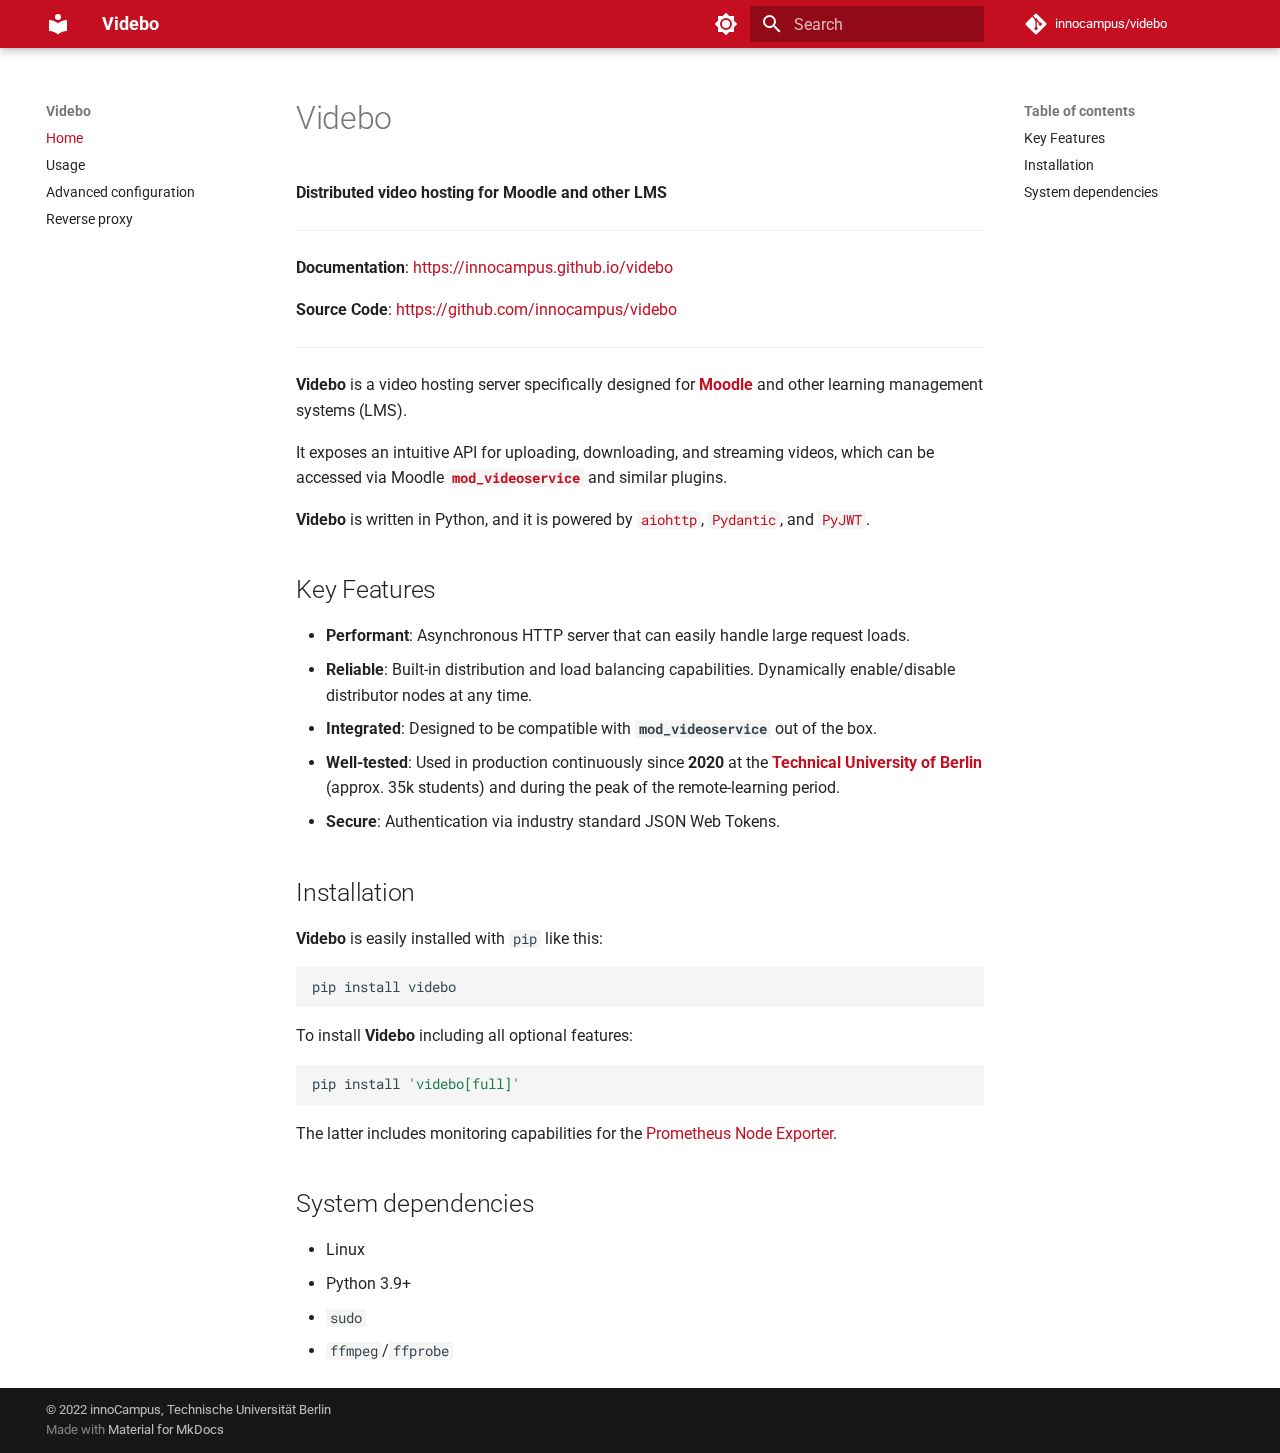
==== commit 0b06ad8b: "Deployed c67bffb with MkDocs version: 1.4.2" ====
--- a/index.html
+++ b/index.html
@@ -12,8 +12,12 @@
       
         <link rel="canonical" href="https://innocampus.github.io/videbo/">
       
+      
+      
+        <link rel="next" href="usage/">
+      
       <link rel="icon" href="assets/images/favicon.png">
-      <meta name="generator" content="mkdocs-1.4.0, mkdocs-material-8.5.6">
+      <meta name="generator" content="mkdocs-1.4.2, mkdocs-material-9.0.13">
     
     
       
@@ -21,11 +25,10 @@
       
     
     
-      <link rel="stylesheet" href="assets/stylesheets/main.20d9efc8.min.css">
-      
-        
-        <link rel="stylesheet" href="assets/stylesheets/palette.cbb835fc.min.css">
-        
+      <link rel="stylesheet" href="assets/stylesheets/main.ffa9267a.min.css">
+      
+        
+        <link rel="stylesheet" href="assets/stylesheets/palette.a0c5b2b5.min.css">
       
       
 
@@ -117,7 +120,6 @@
       <form class="md-header__option" data-md-component="palette">
         
           
-          
           <input class="md-option" data-md-color-media="(prefers-color-scheme: light)" data-md-color-scheme="tub" data-md-color-primary="" data-md-color-accent="red"  aria-label="Switch to dark mode"  type="radio" name="__palette" id="__palette_1">
           
             <label class="md-header__button md-icon" title="Switch to dark mode" for="__palette_2" hidden>
@@ -125,7 +127,6 @@
             </label>
           
         
-          
           
           <input class="md-option" data-md-color-media="(prefers-color-scheme: dark)" data-md-color-scheme="slate" data-md-color-primary="" data-md-color-accent="red"  aria-label="Switch to light mode"  type="radio" name="__palette" id="__palette_2">
           
@@ -164,7 +165,7 @@
           <div class="md-search-result__meta">
             Initializing search
           </div>
-          <ol class="md-search-result__list"></ol>
+          <ol class="md-search-result__list" role="presentation"></ol>
         </div>
       </div>
     </div>
@@ -176,7 +177,7 @@
         <a href="https://github.com/innocampus/videbo" title="Go to repository" class="md-source" data-md-component="source">
   <div class="md-source__icon md-icon">
     
-    <svg xmlns="http://www.w3.org/2000/svg" viewBox="0 0 448 512"><!--! Font Awesome Free 6.2.0 by @fontawesome - https://fontawesome.com License - https://fontawesome.com/license/free (Icons: CC BY 4.0, Fonts: SIL OFL 1.1, Code: MIT License) Copyright 2022 Fonticons, Inc.--><path d="M439.55 236.05 244 40.45a28.87 28.87 0 0 0-40.81 0l-40.66 40.63 51.52 51.52c27.06-9.14 52.68 16.77 43.39 43.68l49.66 49.66c34.23-11.8 61.18 31 35.47 56.69-26.49 26.49-70.21-2.87-56-37.34L240.22 199v121.85c25.3 12.54 22.26 41.85 9.08 55a34.34 34.34 0 0 1-48.55 0c-17.57-17.6-11.07-46.91 11.25-56v-123c-20.8-8.51-24.6-30.74-18.64-45L142.57 101 8.45 235.14a28.86 28.86 0 0 0 0 40.81l195.61 195.6a28.86 28.86 0 0 0 40.8 0l194.69-194.69a28.86 28.86 0 0 0 0-40.81z"/></svg>
+    <svg xmlns="http://www.w3.org/2000/svg" viewBox="0 0 448 512"><!--! Font Awesome Free 6.3.0 by @fontawesome - https://fontawesome.com License - https://fontawesome.com/license/free (Icons: CC BY 4.0, Fonts: SIL OFL 1.1, Code: MIT License) Copyright 2023 Fonticons, Inc.--><path d="M439.55 236.05 244 40.45a28.87 28.87 0 0 0-40.81 0l-40.66 40.63 51.52 51.52c27.06-9.14 52.68 16.77 43.39 43.68l49.66 49.66c34.23-11.8 61.18 31 35.47 56.69-26.49 26.49-70.21-2.87-56-37.34L240.22 199v121.85c25.3 12.54 22.26 41.85 9.08 55a34.34 34.34 0 0 1-48.55 0c-17.57-17.6-11.07-46.91 11.25-56v-123c-20.8-8.51-24.6-30.74-18.64-45L142.57 101 8.45 235.14a28.86 28.86 0 0 0 0 40.81l195.61 195.6a28.86 28.86 0 0 0 40.8 0l194.69-194.69a28.86 28.86 0 0 0 0-40.81z"/></svg>
   </div>
   <div class="md-source__repository">
     innocampus/videbo
@@ -221,7 +222,7 @@
       <a href="https://github.com/innocampus/videbo" title="Go to repository" class="md-source" data-md-component="source">
   <div class="md-source__icon md-icon">
     
-    <svg xmlns="http://www.w3.org/2000/svg" viewBox="0 0 448 512"><!--! Font Awesome Free 6.2.0 by @fontawesome - https://fontawesome.com License - https://fontawesome.com/license/free (Icons: CC BY 4.0, Fonts: SIL OFL 1.1, Code: MIT License) Copyright 2022 Fonticons, Inc.--><path d="M439.55 236.05 244 40.45a28.87 28.87 0 0 0-40.81 0l-40.66 40.63 51.52 51.52c27.06-9.14 52.68 16.77 43.39 43.68l49.66 49.66c34.23-11.8 61.18 31 35.47 56.69-26.49 26.49-70.21-2.87-56-37.34L240.22 199v121.85c25.3 12.54 22.26 41.85 9.08 55a34.34 34.34 0 0 1-48.55 0c-17.57-17.6-11.07-46.91 11.25-56v-123c-20.8-8.51-24.6-30.74-18.64-45L142.57 101 8.45 235.14a28.86 28.86 0 0 0 0 40.81l195.61 195.6a28.86 28.86 0 0 0 40.8 0l194.69-194.69a28.86 28.86 0 0 0 0-40.81z"/></svg>
+    <svg xmlns="http://www.w3.org/2000/svg" viewBox="0 0 448 512"><!--! Font Awesome Free 6.3.0 by @fontawesome - https://fontawesome.com License - https://fontawesome.com/license/free (Icons: CC BY 4.0, Fonts: SIL OFL 1.1, Code: MIT License) Copyright 2023 Fonticons, Inc.--><path d="M439.55 236.05 244 40.45a28.87 28.87 0 0 0-40.81 0l-40.66 40.63 51.52 51.52c27.06-9.14 52.68 16.77 43.39 43.68l49.66 49.66c34.23-11.8 61.18 31 35.47 56.69-26.49 26.49-70.21-2.87-56-37.34L240.22 199v121.85c25.3 12.54 22.26 41.85 9.08 55a34.34 34.34 0 0 1-48.55 0c-17.57-17.6-11.07-46.91 11.25-56v-123c-20.8-8.51-24.6-30.74-18.64-45L142.57 101 8.45 235.14a28.86 28.86 0 0 0 0 40.81l195.61 195.6a28.86 28.86 0 0 0 40.8 0l194.69-194.69a28.86 28.86 0 0 0 0-40.81z"/></svg>
   </div>
   <div class="md-source__repository">
     innocampus/videbo
@@ -242,7 +243,7 @@
   
     <li class="md-nav__item md-nav__item--active">
       
-      <input class="md-nav__toggle md-toggle" data-md-toggle="toc" type="checkbox" id="__toc">
+      <input class="md-nav__toggle md-toggle" type="checkbox" id="__toc">
       
       
         
@@ -407,10 +408,8 @@
                 
                   
 
-  <a href="https://github.com/innocampus/videbo/edit/master/docs/index.md" title="Edit this page" class="md-content__button md-icon">
-    
-    <svg xmlns="http://www.w3.org/2000/svg" viewBox="0 0 24 24"><path d="M20.71 7.04c.39-.39.39-1.04 0-1.41l-2.34-2.34c-.37-.39-1.02-.39-1.41 0l-1.84 1.83 3.75 3.75M3 17.25V21h3.75L17.81 9.93l-3.75-3.75L3 17.25Z"/></svg>
-  </a>
+  
+  
 
 
 <h1 id="videbo">Videbo</h1>
@@ -421,7 +420,7 @@
 <hr />
 <p><strong>Videbo</strong> is a video hosting server specifically designed for <a href="https://moodle.org" target="_blank" class="external-link"><strong>Moodle</strong></a> and other learning management systems (LMS).</p>
 <p>It exposes an intuitive API for uploading, downloading, and streaming videos, which can be accessed via Moodle <a href="https://github.com/innocampus/moodle-mod_videoservice" target="_blank" class="external-link"><strong><code>mod_videoservice</code></strong></a> and similar plugins.</p>
-<p><strong>Videbo</strong> is written in Python, and it is powered by <a href="https://docs.aiohttp.org/en/stable/index.html" target="_blank" class="external-link"><code>aiohttp</code></a>, <a href="https://pydantic-docs.helpmanual.io" target="_blank" class="external-link"><code>Pydantic</code></a>, and <a href="https://pyjwt.readthedocs.io/en/latest" target="_blank" class="external-link"><code>PyJWT</code></a>.</p>
+<p><strong>Videbo</strong> is written in Python, and it is powered by <a href="https://docs.aiohttp.org/en/stable/index.html" target="_blank" class="external-link"><code>aiohttp</code></a>, <a href="https://docs.pydantic.dev" target="_blank" class="external-link"><code>Pydantic</code></a>, and <a href="https://pyjwt.readthedocs.io/en/latest" target="_blank" class="external-link"><code>PyJWT</code></a>.</p>
 <h2 id="key-features">Key Features</h2>
 <ul>
 <li><strong>Performant</strong>: Asynchronous HTTP server that can easily handle large request loads.</li>
@@ -432,10 +431,10 @@
 </ul>
 <h2 id="installation">Installation</h2>
 <p><strong>Videbo</strong> is easily installed with <code>pip</code> like this:
-<div class="highlight"><pre><span></span><code>pip install videbo
+<div class="highlight"><pre><span></span><code>pip<span class="w"> </span>install<span class="w"> </span>videbo
 </code></pre></div></p>
 <p>To install <strong>Videbo</strong> including all optional features:
-<div class="highlight"><pre><span></span><code>pip install <span class="s1">&#39;videbo[full]&#39;</span>
+<div class="highlight"><pre><span></span><code>pip<span class="w"> </span>install<span class="w"> </span><span class="s1">&#39;videbo[full]&#39;</span>
 </code></pre></div></p>
 <p>The latter includes monitoring capabilities for the <a href="https://github.com/prometheus/node_exporter" target="_blank" class="external-link">Prometheus Node Exporter</a>.</p>
 <h2 id="system-dependencies">System dependencies</h2>
@@ -461,27 +460,6 @@
       
         <footer class="md-footer">
   
-    
-    <nav class="md-footer__inner md-grid" aria-label="Footer" >
-      
-      
-        
-        <a href="usage/" class="md-footer__link md-footer__link--next" aria-label="Next: Usage" rel="next">
-          <div class="md-footer__title">
-            <div class="md-ellipsis">
-              <span class="md-footer__direction">
-                Next
-              </span>
-              Usage
-            </div>
-          </div>
-          <div class="md-footer__button md-icon">
-            <svg xmlns="http://www.w3.org/2000/svg" viewBox="0 0 24 24"><path d="M4 11v2h12l-5.5 5.5 1.42 1.42L19.84 12l-7.92-7.92L10.5 5.5 16 11H4Z"/></svg>
-          </div>
-        </a>
-      
-    </nav>
-  
   <div class="md-footer-meta md-typeset">
     <div class="md-footer-meta__inner md-grid">
       <div class="md-copyright">
@@ -507,10 +485,10 @@
       <div class="md-dialog__inner md-typeset"></div>
     </div>
     
-    <script id="__config" type="application/json">{"base": ".", "features": [], "search": "assets/javascripts/workers/search.5bf1dace.min.js", "translations": {"clipboard.copied": "Copied to clipboard", "clipboard.copy": "Copy to clipboard", "search.config.lang": "en", "search.config.pipeline": "trimmer, stopWordFilter", "search.config.separator": "[\\s\\-]+", "search.placeholder": "Search", "search.result.more.one": "1 more on this page", "search.result.more.other": "# more on this page", "search.result.none": "No matching documents", "search.result.one": "1 matching document", "search.result.other": "# matching documents", "search.result.placeholder": "Type to start searching", "search.result.term.missing": "Missing", "select.version.title": "Select version"}}</script>
-    
-    
-      <script src="assets/javascripts/bundle.078830c0.min.js"></script>
+    <script id="__config" type="application/json">{"base": ".", "features": [], "search": "assets/javascripts/workers/search.208ed371.min.js", "translations": {"clipboard.copied": "Copied to clipboard", "clipboard.copy": "Copy to clipboard", "search.result.more.one": "1 more on this page", "search.result.more.other": "# more on this page", "search.result.none": "No matching documents", "search.result.one": "1 matching document", "search.result.other": "# matching documents", "search.result.placeholder": "Type to start searching", "search.result.term.missing": "Missing", "select.version": "Select version"}}</script>
+    
+    
+      <script src="assets/javascripts/bundle.2a6f1dda.min.js"></script>
       
     
   </body>
--- a/assets/stylesheets/main.ffa9267a.min.css
+++ b/assets/stylesheets/main.ffa9267a.min.css
@@ -0,0 +1 @@
+@charset "UTF-8";html{-webkit-text-size-adjust:none;-moz-text-size-adjust:none;text-size-adjust:none;box-sizing:border-box}*,:after,:before{box-sizing:inherit}@media (prefers-reduced-motion){*,:after,:before{transition:none!important}}body{margin:0}a,button,input,label{-webkit-tap-highlight-color:transparent}a{color:inherit;text-decoration:none}hr{border:0;box-sizing:initial;display:block;height:.05rem;overflow:visible;padding:0}small{font-size:80%}sub,sup{line-height:1em}img{border-style:none}table{border-collapse:initial;border-spacing:0}td,th{font-weight:400;vertical-align:top}button{background:#0000;border:0;font-family:inherit;font-size:inherit;margin:0;padding:0}input{border:0;outline:none}:root{--md-primary-fg-color:#4051b5;--md-primary-fg-color--light:#5d6cc0;--md-primary-fg-color--dark:#303fa1;--md-primary-bg-color:#fff;--md-primary-bg-color--light:#ffffffb3;--md-accent-fg-color:#526cfe;--md-accent-fg-color--transparent:#526cfe1a;--md-accent-bg-color:#fff;--md-accent-bg-color--light:#ffffffb3}:root,[data-md-color-scheme=default]{--md-default-fg-color:#000000de;--md-default-fg-color--light:#0000008a;--md-default-fg-color--lighter:#00000052;--md-default-fg-color--lightest:#00000012;--md-default-bg-color:#fff;--md-default-bg-color--light:#ffffffb3;--md-default-bg-color--lighter:#ffffff4d;--md-default-bg-color--lightest:#ffffff1f;--md-code-fg-color:#36464e;--md-code-bg-color:#f5f5f5;--md-code-hl-color:#ffff0080;--md-code-hl-number-color:#d52a2a;--md-code-hl-special-color:#db1457;--md-code-hl-function-color:#a846b9;--md-code-hl-constant-color:#6e59d9;--md-code-hl-keyword-color:#3f6ec6;--md-code-hl-string-color:#1c7d4d;--md-code-hl-name-color:var(--md-code-fg-color);--md-code-hl-operator-color:var(--md-default-fg-color--light);--md-code-hl-punctuation-color:var(--md-default-fg-color--light);--md-code-hl-comment-color:var(--md-default-fg-color--light);--md-code-hl-generic-color:var(--md-default-fg-color--light);--md-code-hl-variable-color:var(--md-default-fg-color--light);--md-typeset-color:var(--md-default-fg-color);--md-typeset-a-color:var(--md-primary-fg-color);--md-typeset-mark-color:#ffff0080;--md-typeset-del-color:#f5503d26;--md-typeset-ins-color:#0bd57026;--md-typeset-kbd-color:#fafafa;--md-typeset-kbd-accent-color:#fff;--md-typeset-kbd-border-color:#b8b8b8;--md-typeset-table-color:#0000001f;--md-typeset-table-color--light:rgba(0,0,0,.035);--md-admonition-fg-color:var(--md-default-fg-color);--md-admonition-bg-color:var(--md-default-bg-color);--md-warning-fg-color:#000000de;--md-warning-bg-color:#ff9;--md-footer-fg-color:#fff;--md-footer-fg-color--light:#ffffffb3;--md-footer-fg-color--lighter:#ffffff73;--md-footer-bg-color:#000000de;--md-footer-bg-color--dark:#00000052;--md-shadow-z1:0 0.2rem 0.5rem #0000000d,0 0 0.05rem #0000001a;--md-shadow-z2:0 0.2rem 0.5rem #0000001a,0 0 0.05rem #00000040;--md-shadow-z3:0 0.2rem 0.5rem #0003,0 0 0.05rem #00000059}.md-icon svg{fill:currentcolor;display:block;height:1.2rem;width:1.2rem}body{-webkit-font-smoothing:antialiased;-moz-osx-font-smoothing:grayscale;--md-text-font-family:var(--md-text-font,_),-apple-system,BlinkMacSystemFont,Helvetica,Arial,sans-serif;--md-code-font-family:var(--md-code-font,_),SFMono-Regular,Consolas,Menlo,monospace}aside,body,input{font-feature-settings:"kern","liga";color:var(--md-typeset-color);font-family:var(--md-text-font-family)}code,kbd,pre{font-feature-settings:"kern";font-family:var(--md-code-font-family)}:root{--md-typeset-table-sort-icon:url('data:image/svg+xml;charset=utf-8,<svg xmlns="http://www.w3.org/2000/svg" viewBox="0 0 24 24"><path d="m18 21-4-4h3V7h-3l4-4 4 4h-3v10h3M2 19v-2h10v2M2 13v-2h7v2M2 7V5h4v2H2Z"/></svg>');--md-typeset-table-sort-icon--asc:url('data:image/svg+xml;charset=utf-8,<svg xmlns="http://www.w3.org/2000/svg" viewBox="0 0 24 24"><path d="M19 17h3l-4 4-4-4h3V3h2M2 17h10v2H2M6 5v2H2V5m0 6h7v2H2v-2Z"/></svg>');--md-typeset-table-sort-icon--desc:url('data:image/svg+xml;charset=utf-8,<svg xmlns="http://www.w3.org/2000/svg" viewBox="0 0 24 24"><path d="M19 7h3l-4-4-4 4h3v14h2M2 17h10v2H2M6 5v2H2V5m0 6h7v2H2v-2Z"/></svg>')}.md-typeset{-webkit-print-color-adjust:exact;color-adjust:exact;font-size:.8rem;line-height:1.6}@media print{.md-typeset{font-size:.68rem}}.md-typeset blockquote,.md-typeset dl,.md-typeset figure,.md-typeset ol,.md-typeset pre,.md-typeset ul{margin-bottom:1em;margin-top:1em}.md-typeset h1{color:var(--md-default-fg-color--light);font-size:2em;line-height:1.3;margin:0 0 1.25em}.md-typeset h1,.md-typeset h2{font-weight:300;letter-spacing:-.01em}.md-typeset h2{font-size:1.5625em;line-height:1.4;margin:1.6em 0 .64em}.md-typeset h3{font-size:1.25em;font-weight:400;letter-spacing:-.01em;line-height:1.5;margin:1.6em 0 .8em}.md-typeset h2+h3{margin-top:.8em}.md-typeset h4{font-weight:700;letter-spacing:-.01em;margin:1em 0}.md-typeset h5,.md-typeset h6{color:var(--md-default-fg-color--light);font-size:.8em;font-weight:700;letter-spacing:-.01em;margin:1.25em 0}.md-typeset h5{text-transform:uppercase}.md-typeset hr{border-bottom:.05rem solid var(--md-default-fg-color--lightest);display:flow-root;margin:1.5em 0}.md-typeset a{color:var(--md-typeset-a-color);word-break:break-word}.md-typeset a,.md-typeset a:before{transition:color 125ms}.md-typeset a:focus,.md-typeset a:hover{color:var(--md-accent-fg-color)}.md-typeset a:focus code,.md-typeset a:hover code{background-color:var(--md-accent-fg-color--transparent)}.md-typeset a code{color:currentcolor;transition:background-color 125ms}.md-typeset a.focus-visible{outline-color:var(--md-accent-fg-color);outline-offset:.2rem}.md-typeset code,.md-typeset kbd,.md-typeset pre{color:var(--md-code-fg-color);direction:ltr;font-variant-ligatures:none}@media print{.md-typeset code,.md-typeset kbd,.md-typeset pre{white-space:pre-wrap}}.md-typeset code{background-color:var(--md-code-bg-color);border-radius:.1rem;-webkit-box-decoration-break:clone;box-decoration-break:clone;font-size:.85em;padding:0 .2941176471em;word-break:break-word}.md-typeset code:not(.focus-visible){-webkit-tap-highlight-color:transparent;outline:none}.md-typeset pre{display:flow-root;line-height:1.4;position:relative}.md-typeset pre>code{-webkit-box-decoration-break:slice;box-decoration-break:slice;box-shadow:none;display:block;margin:0;outline-color:var(--md-accent-fg-color);overflow:auto;padding:.7720588235em 1.1764705882em;scrollbar-color:var(--md-default-fg-color--lighter) #0000;scrollbar-width:thin;touch-action:auto;word-break:normal}.md-typeset pre>code:hover{scrollbar-color:var(--md-accent-fg-color) #0000}.md-typeset pre>code::-webkit-scrollbar{height:.2rem;width:.2rem}.md-typeset pre>code::-webkit-scrollbar-thumb{background-color:var(--md-default-fg-color--lighter)}.md-typeset pre>code::-webkit-scrollbar-thumb:hover{background-color:var(--md-accent-fg-color)}.md-typeset kbd{background-color:var(--md-typeset-kbd-color);border-radius:.1rem;box-shadow:0 .1rem 0 .05rem var(--md-typeset-kbd-border-color),0 .1rem 0 var(--md-typeset-kbd-border-color),0 -.1rem .2rem var(--md-typeset-kbd-accent-color) inset;color:var(--md-default-fg-color);display:inline-block;font-size:.75em;padding:0 .6666666667em;vertical-align:text-top;word-break:break-word}.md-typeset mark{background-color:var(--md-typeset-mark-color);-webkit-box-decoration-break:clone;box-decoration-break:clone;color:inherit;word-break:break-word}.md-typeset abbr{border-bottom:.05rem dotted var(--md-default-fg-color--light);cursor:help;text-decoration:none}@media (hover:none){.md-typeset abbr[title]:focus:after,.md-typeset abbr[title]:hover:after{background-color:var(--md-default-fg-color);border-radius:.1rem;box-shadow:var(--md-shadow-z3);color:var(--md-default-bg-color);content:attr(title);font-size:.7rem;left:.8rem;margin-top:2em;padding:.2rem .3rem;position:absolute;right:.8rem}}.md-typeset small{opacity:.75}[dir=ltr] .md-typeset sub,[dir=ltr] .md-typeset sup{margin-left:.078125em}[dir=rtl] .md-typeset sub,[dir=rtl] .md-typeset sup{margin-right:.078125em}[dir=ltr] .md-typeset blockquote{padding-left:.6rem}[dir=rtl] .md-typeset blockquote{padding-right:.6rem}[dir=ltr] .md-typeset blockquote{border-left:.2rem solid var(--md-default-fg-color--lighter)}[dir=rtl] .md-typeset blockquote{border-right:.2rem solid var(--md-default-fg-color--lighter)}.md-typeset blockquote{color:var(--md-default-fg-color--light);margin-left:0;margin-right:0}.md-typeset ul{list-style-type:disc}[dir=ltr] .md-typeset ol,[dir=ltr] .md-typeset ul{margin-left:.625em}[dir=rtl] .md-typeset ol,[dir=rtl] .md-typeset ul{margin-right:.625em}.md-typeset ol,.md-typeset ul{padding:0}.md-typeset ol:not([hidden]),.md-typeset ul:not([hidden]){display:flow-root}.md-typeset ol ol,.md-typeset ul ol{list-style-type:lower-alpha}.md-typeset ol ol ol,.md-typeset ul ol ol{list-style-type:lower-roman}[dir=ltr] .md-typeset ol li,[dir=ltr] .md-typeset ul li{margin-left:1.25em}[dir=rtl] .md-typeset ol li,[dir=rtl] .md-typeset ul li{margin-right:1.25em}.md-typeset ol li,.md-typeset ul li{margin-bottom:.5em}.md-typeset ol li blockquote,.md-typeset ol li p,.md-typeset ul li blockquote,.md-typeset ul li p{margin:.5em 0}.md-typeset ol li:last-child,.md-typeset ul li:last-child{margin-bottom:0}[dir=ltr] .md-typeset ol li ol,[dir=ltr] .md-typeset ol li ul,[dir=ltr] .md-typeset ul li ol,[dir=ltr] .md-typeset ul li ul{margin-left:.625em}[dir=rtl] .md-typeset ol li ol,[dir=rtl] .md-typeset ol li ul,[dir=rtl] .md-typeset ul li ol,[dir=rtl] .md-typeset ul li ul{margin-right:.625em}.md-typeset ol li ol,.md-typeset ol li ul,.md-typeset ul li ol,.md-typeset ul li ul{margin-bottom:.5em;margin-top:.5em}[dir=ltr] .md-typeset dd{margin-left:1.875em}[dir=rtl] .md-typeset dd{margin-right:1.875em}.md-typeset dd{margin-bottom:1.5em;margin-top:1em}.md-typeset img,.md-typeset svg,.md-typeset video{height:auto;max-width:100%}.md-typeset img[align=left]{margin:1em 1em 1em 0}.md-typeset img[align=right]{margin:1em 0 1em 1em}.md-typeset img[align]:only-child{margin-top:0}.md-typeset img[src$="#gh-dark-mode-only"],.md-typeset img[src$="#only-dark"]{display:none}.md-typeset figure{display:flow-root;margin:1em auto;max-width:100%;text-align:center;width:-webkit-fit-content;width:-moz-fit-content;width:fit-content}.md-typeset figure img{display:block}.md-typeset figcaption{font-style:italic;margin:1em auto;max-width:24rem}.md-typeset iframe{max-width:100%}.md-typeset table:not([class]){background-color:var(--md-default-bg-color);border:.05rem solid var(--md-typeset-table-color);border-radius:.1rem;display:inline-block;font-size:.64rem;max-width:100%;overflow:auto;touch-action:auto}@media print{.md-typeset table:not([class]){display:table}}.md-typeset table:not([class])+*{margin-top:1.5em}.md-typeset table:not([class]) td>:first-child,.md-typeset table:not([class]) th>:first-child{margin-top:0}.md-typeset table:not([class]) td>:last-child,.md-typeset table:not([class]) th>:last-child{margin-bottom:0}.md-typeset table:not([class]) td:not([align]),.md-typeset table:not([class]) th:not([align]){text-align:left}[dir=rtl] .md-typeset table:not([class]) td:not([align]),[dir=rtl] .md-typeset table:not([class]) th:not([align]){text-align:right}.md-typeset table:not([class]) th{font-weight:700;min-width:5rem;padding:.9375em 1.25em;vertical-align:top}.md-typeset table:not([class]) td{border-top:.05rem solid var(--md-typeset-table-color);padding:.9375em 1.25em;vertical-align:top}.md-typeset table:not([class]) tbody tr{transition:background-color 125ms}.md-typeset table:not([class]) tbody tr:hover{background-color:var(--md-typeset-table-color--light);box-shadow:0 .05rem 0 var(--md-default-bg-color) inset}.md-typeset table:not([class]) a{word-break:normal}.md-typeset table th[role=columnheader]{cursor:pointer}[dir=ltr] .md-typeset table th[role=columnheader]:after{margin-left:.5em}[dir=rtl] .md-typeset table th[role=columnheader]:after{margin-right:.5em}.md-typeset table th[role=columnheader]:after{content:"";display:inline-block;height:1.2em;-webkit-mask-image:var(--md-typeset-table-sort-icon);mask-image:var(--md-typeset-table-sort-icon);-webkit-mask-repeat:no-repeat;mask-repeat:no-repeat;-webkit-mask-size:contain;mask-size:contain;transition:background-color 125ms;vertical-align:text-bottom;width:1.2em}.md-typeset table th[role=columnheader]:hover:after{background-color:var(--md-default-fg-color--lighter)}.md-typeset table th[role=columnheader][aria-sort=ascending]:after{background-color:var(--md-default-fg-color--light);-webkit-mask-image:var(--md-typeset-table-sort-icon--asc);mask-image:var(--md-typeset-table-sort-icon--asc)}.md-typeset table th[role=columnheader][aria-sort=descending]:after{background-color:var(--md-default-fg-color--light);-webkit-mask-image:var(--md-typeset-table-sort-icon--desc);mask-image:var(--md-typeset-table-sort-icon--desc)}.md-typeset__scrollwrap{margin:1em -.8rem;overflow-x:auto;touch-action:auto}.md-typeset__table{display:inline-block;margin-bottom:.5em;padding:0 .8rem}@media print{.md-typeset__table{display:block}}html .md-typeset__table table{display:table;margin:0;overflow:hidden;width:100%}@media screen and (max-width:44.9375em){.md-content__inner>pre{margin:1em -.8rem}.md-content__inner>pre code{border-radius:0}}.md-banner{background-color:var(--md-footer-bg-color);color:var(--md-footer-fg-color);overflow:auto}@media print{.md-banner{display:none}}.md-banner--warning{background-color:var(--md-warning-bg-color);color:var(--md-warning-fg-color)}.md-banner__inner{font-size:.7rem;margin:.6rem auto;padding:0 .8rem}[dir=ltr] .md-banner__button{float:right}[dir=rtl] .md-banner__button{float:left}.md-banner__button{color:inherit;cursor:pointer;transition:opacity .25s}.md-banner__button:hover{opacity:.7}html{font-size:125%;height:100%;overflow-x:hidden}@media screen and (min-width:100em){html{font-size:137.5%}}@media screen and (min-width:125em){html{font-size:150%}}body{background-color:var(--md-default-bg-color);display:flex;flex-direction:column;font-size:.5rem;min-height:100%;position:relative;width:100%}@media print{body{display:block}}@media screen and (max-width:59.9375em){body[data-md-scrolllock]{position:fixed}}.md-grid{margin-left:auto;margin-right:auto;max-width:61rem}.md-container{display:flex;flex-direction:column;flex-grow:1}@media print{.md-container{display:block}}.md-main{flex-grow:1}.md-main__inner{display:flex;height:100%;margin-top:1.5rem}.md-ellipsis{overflow:hidden;text-overflow:ellipsis;white-space:nowrap}.md-toggle{display:none}.md-option{height:0;opacity:0;position:absolute;width:0}.md-option:checked+label:not([hidden]){display:block}.md-option.focus-visible+label{outline-color:var(--md-accent-fg-color);outline-style:auto}.md-skip{background-color:var(--md-default-fg-color);border-radius:.1rem;color:var(--md-default-bg-color);font-size:.64rem;margin:.5rem;opacity:0;outline-color:var(--md-accent-fg-color);padding:.3rem .5rem;position:fixed;transform:translateY(.4rem);z-index:-1}.md-skip:focus{opacity:1;transform:translateY(0);transition:transform .25s cubic-bezier(.4,0,.2,1),opacity 175ms 75ms;z-index:10}@page{margin:25mm}:root{--md-clipboard-icon:url('data:image/svg+xml;charset=utf-8,<svg xmlns="http://www.w3.org/2000/svg" viewBox="0 0 24 24"><path d="M19 21H8V7h11m0-2H8a2 2 0 0 0-2 2v14a2 2 0 0 0 2 2h11a2 2 0 0 0 2-2V7a2 2 0 0 0-2-2m-3-4H4a2 2 0 0 0-2 2v14h2V3h12V1Z"/></svg>')}.md-clipboard{border-radius:.1rem;color:var(--md-default-fg-color--lightest);cursor:pointer;height:1.5em;outline-color:var(--md-accent-fg-color);outline-offset:.1rem;position:absolute;right:.5em;top:.5em;transition:color .25s;width:1.5em;z-index:1}@media print{.md-clipboard{display:none}}.md-clipboard:not(.focus-visible){-webkit-tap-highlight-color:transparent;outline:none}:hover>.md-clipboard{color:var(--md-default-fg-color--light)}.md-clipboard:focus,.md-clipboard:hover{color:var(--md-accent-fg-color)}.md-clipboard:after{background-color:currentcolor;content:"";display:block;height:1.125em;margin:0 auto;-webkit-mask-image:var(--md-clipboard-icon);mask-image:var(--md-clipboard-icon);-webkit-mask-position:center;mask-position:center;-webkit-mask-repeat:no-repeat;mask-repeat:no-repeat;-webkit-mask-size:contain;mask-size:contain;width:1.125em}.md-clipboard--inline{cursor:pointer}.md-clipboard--inline code{transition:color .25s,background-color .25s}.md-clipboard--inline:focus code,.md-clipboard--inline:hover code{background-color:var(--md-accent-fg-color--transparent);color:var(--md-accent-fg-color)}@keyframes consent{0%{opacity:0;transform:translateY(100%)}to{opacity:1;transform:translateY(0)}}@keyframes overlay{0%{opacity:0}to{opacity:1}}.md-consent__overlay{animation:overlay .25s both;-webkit-backdrop-filter:blur(.1rem);backdrop-filter:blur(.1rem);background-color:#0000008a;height:100%;opacity:1;position:fixed;top:0;width:100%;z-index:5}.md-consent__inner{animation:consent .5s cubic-bezier(.1,.7,.1,1) both;background-color:var(--md-default-bg-color);border:0;border-radius:.1rem;bottom:0;box-shadow:0 0 .2rem #0000001a,0 .2rem .4rem #0003;max-height:100%;overflow:auto;padding:0;position:fixed;width:100%;z-index:5}.md-consent__form{padding:.8rem}.md-consent__settings{display:none;margin:1em 0}input:checked+.md-consent__settings{display:block}.md-consent__controls{margin-bottom:.8rem}.md-typeset .md-consent__controls .md-button{display:inline}@media screen and (max-width:44.9375em){.md-typeset .md-consent__controls .md-button{display:block;margin-top:.4rem;text-align:center;width:100%}}.md-consent label{cursor:pointer}.md-content{flex-grow:1;min-width:0}.md-content__inner{margin:0 .8rem 1.2rem;padding-top:.6rem}@media screen and (min-width:76.25em){[dir=ltr] .md-sidebar--primary:not([hidden])~.md-content>.md-content__inner{margin-left:1.2rem}[dir=ltr] .md-sidebar--secondary:not([hidden])~.md-content>.md-content__inner,[dir=rtl] .md-sidebar--primary:not([hidden])~.md-content>.md-content__inner{margin-right:1.2rem}[dir=rtl] .md-sidebar--secondary:not([hidden])~.md-content>.md-content__inner{margin-left:1.2rem}}.md-content__inner:before{content:"";display:block;height:.4rem}.md-content__inner>:last-child{margin-bottom:0}[dir=ltr] .md-content__button{float:right}[dir=rtl] .md-content__button{float:left}[dir=ltr] .md-content__button{margin-left:.4rem}[dir=rtl] .md-content__button{margin-right:.4rem}.md-content__button{margin:.4rem 0;padding:0}@media print{.md-content__button{display:none}}.md-typeset .md-content__button{color:var(--md-default-fg-color--lighter)}.md-content__button svg{display:inline;vertical-align:top}[dir=rtl] .md-content__button svg{transform:scaleX(-1)}[dir=ltr] .md-dialog{right:.8rem}[dir=rtl] .md-dialog{left:.8rem}.md-dialog{background-color:var(--md-default-fg-color);border-radius:.1rem;bottom:.8rem;box-shadow:var(--md-shadow-z3);min-width:11.1rem;opacity:0;padding:.4rem .6rem;pointer-events:none;position:fixed;transform:translateY(100%);transition:transform 0ms .4s,opacity .4s;z-index:4}@media print{.md-dialog{display:none}}.md-dialog--active{opacity:1;pointer-events:auto;transform:translateY(0);transition:transform .4s cubic-bezier(.075,.85,.175,1),opacity .4s}.md-dialog__inner{color:var(--md-default-bg-color);font-size:.7rem}.md-feedback{margin:2em 0 1em;text-align:center}.md-feedback fieldset{border:none;margin:0;padding:0}.md-feedback__title{font-weight:700;margin:1em auto}.md-feedback__inner{position:relative}.md-feedback__list{align-content:baseline;display:flex;flex-wrap:wrap;justify-content:center;position:relative}.md-feedback__list:hover .md-icon:not(:disabled){color:var(--md-default-fg-color--lighter)}:disabled .md-feedback__list{min-height:1.8rem}.md-feedback__icon{color:var(--md-default-fg-color--light);cursor:pointer;flex-shrink:0;margin:0 .1rem;transition:color 125ms}.md-feedback__icon:not(:disabled).md-icon:hover{color:var(--md-accent-fg-color)}.md-feedback__icon:disabled{color:var(--md-default-fg-color--lightest);pointer-events:none}.md-feedback__note{opacity:0;position:relative;transform:translateY(.4rem);transition:transform .4s cubic-bezier(.1,.7,.1,1),opacity .15s}.md-feedback__note>*{margin:0 auto;max-width:16rem}:disabled .md-feedback__note{opacity:1;transform:translateY(0)}.md-footer{background-color:var(--md-footer-bg-color);color:var(--md-footer-fg-color)}@media print{.md-footer{display:none}}.md-footer__inner{justify-content:space-between;overflow:auto;padding:.2rem}.md-footer__inner:not([hidden]){display:flex}.md-footer__link{display:flex;flex-grow:0.01;outline-color:var(--md-accent-fg-color);overflow:hidden;padding-bottom:.4rem;padding-top:1.4rem;transition:opacity .25s}.md-footer__link:focus,.md-footer__link:hover{opacity:.7}[dir=rtl] .md-footer__link svg{transform:scaleX(-1)}@media screen and (max-width:44.9375em){.md-footer__link--prev .md-footer__title{display:none}}[dir=ltr] .md-footer__link--next{margin-left:auto}[dir=rtl] .md-footer__link--next{margin-right:auto}.md-footer__link--next{text-align:right}[dir=rtl] .md-footer__link--next{text-align:left}.md-footer__title{flex-grow:1;font-size:.9rem;line-height:2.4rem;max-width:calc(100% - 2.4rem);padding:0 1rem;position:relative;white-space:nowrap}.md-footer__button{margin:.2rem;padding:.4rem}.md-footer__direction{font-size:.64rem;left:0;margin-top:-1rem;opacity:.7;padding:0 1rem;position:absolute;right:0}.md-footer-meta{background-color:var(--md-footer-bg-color--dark)}.md-footer-meta__inner{display:flex;flex-wrap:wrap;justify-content:space-between;padding:.2rem}html .md-footer-meta.md-typeset a{color:var(--md-footer-fg-color--light)}html .md-footer-meta.md-typeset a:focus,html .md-footer-meta.md-typeset a:hover{color:var(--md-footer-fg-color)}.md-copyright{color:var(--md-footer-fg-color--lighter);font-size:.64rem;margin:auto .6rem;padding:.4rem 0;width:100%}@media screen and (min-width:45em){.md-copyright{width:auto}}.md-copyright__highlight{color:var(--md-footer-fg-color--light)}.md-social{margin:0 .4rem;padding:.2rem 0 .6rem}@media screen and (min-width:45em){.md-social{padding:.6rem 0}}.md-social__link{display:inline-block;height:1.6rem;text-align:center;width:1.6rem}.md-social__link:before{line-height:1.9}.md-social__link svg{fill:currentcolor;max-height:.8rem;vertical-align:-25%}.md-typeset .md-button{border:.1rem solid;border-radius:.1rem;color:var(--md-primary-fg-color);cursor:pointer;display:inline-block;font-weight:700;padding:.625em 2em;transition:color 125ms,background-color 125ms,border-color 125ms}.md-typeset .md-button--primary{background-color:var(--md-primary-fg-color);border-color:var(--md-primary-fg-color);color:var(--md-primary-bg-color)}.md-typeset .md-button:focus,.md-typeset .md-button:hover{background-color:var(--md-accent-fg-color);border-color:var(--md-accent-fg-color);color:var(--md-accent-bg-color)}[dir=ltr] .md-typeset .md-input{border-top-left-radius:.1rem}[dir=ltr] .md-typeset .md-input,[dir=rtl] .md-typeset .md-input{border-top-right-radius:.1rem}[dir=rtl] .md-typeset .md-input{border-top-left-radius:.1rem}.md-typeset .md-input{border-bottom:.1rem solid var(--md-default-fg-color--lighter);box-shadow:var(--md-shadow-z1);font-size:.8rem;height:1.8rem;padding:0 .6rem;transition:border .25s,box-shadow .25s}.md-typeset .md-input:focus,.md-typeset .md-input:hover{border-bottom-color:var(--md-accent-fg-color);box-shadow:var(--md-shadow-z2)}.md-typeset .md-input--stretch{width:100%}.md-header{background-color:var(--md-primary-fg-color);box-shadow:0 0 .2rem #0000,0 .2rem .4rem #0000;color:var(--md-primary-bg-color);display:block;left:0;position:-webkit-sticky;position:sticky;right:0;top:0;z-index:4}@media print{.md-header{display:none}}.md-header[hidden]{transform:translateY(-100%);transition:transform .25s cubic-bezier(.8,0,.6,1),box-shadow .25s}.md-header--shadow{box-shadow:0 0 .2rem #0000001a,0 .2rem .4rem #0003;transition:transform .25s cubic-bezier(.1,.7,.1,1),box-shadow .25s}.md-header__inner{align-items:center;display:flex;padding:0 .2rem}.md-header__button{color:currentcolor;cursor:pointer;margin:.2rem;outline-color:var(--md-accent-fg-color);padding:.4rem;position:relative;transition:opacity .25s;vertical-align:middle;z-index:1}.md-header__button:hover{opacity:.7}.md-header__button:not([hidden]){display:inline-block}.md-header__button:not(.focus-visible){-webkit-tap-highlight-color:transparent;outline:none}.md-header__button.md-logo{margin:.2rem;padding:.4rem}@media screen and (max-width:76.1875em){.md-header__button.md-logo{display:none}}.md-header__button.md-logo img,.md-header__button.md-logo svg{fill:currentcolor;display:block;height:1.2rem;width:auto}@media screen and (min-width:60em){.md-header__button[for=__search]{display:none}}.no-js .md-header__button[for=__search]{display:none}[dir=rtl] .md-header__button[for=__search] svg{transform:scaleX(-1)}@media screen and (min-width:76.25em){.md-header__button[for=__drawer]{display:none}}.md-header__topic{display:flex;max-width:100%;position:absolute;transition:transform .4s cubic-bezier(.1,.7,.1,1),opacity .15s;white-space:nowrap}.md-header__topic+.md-header__topic{opacity:0;pointer-events:none;transform:translateX(1.25rem);transition:transform .4s cubic-bezier(1,.7,.1,.1),opacity .15s;z-index:-1}[dir=rtl] .md-header__topic+.md-header__topic{transform:translateX(-1.25rem)}.md-header__topic:first-child{font-weight:700}[dir=ltr] .md-header__title{margin-right:.4rem}[dir=rtl] .md-header__title{margin-left:.4rem}[dir=ltr] .md-header__title{margin-left:1rem}[dir=rtl] .md-header__title{margin-right:1rem}.md-header__title{flex-grow:1;font-size:.9rem;height:2.4rem;line-height:2.4rem}.md-header__title--active .md-header__topic{opacity:0;pointer-events:none;transform:translateX(-1.25rem);transition:transform .4s cubic-bezier(1,.7,.1,.1),opacity .15s;z-index:-1}[dir=rtl] .md-header__title--active .md-header__topic{transform:translateX(1.25rem)}.md-header__title--active .md-header__topic+.md-header__topic{opacity:1;pointer-events:auto;transform:translateX(0);transition:transform .4s cubic-bezier(.1,.7,.1,1),opacity .15s;z-index:0}.md-header__title>.md-header__ellipsis{height:100%;position:relative;width:100%}.md-header__option{display:flex;flex-shrink:0;max-width:100%;transition:max-width 0ms .25s,opacity .25s .25s;white-space:nowrap}[data-md-toggle=search]:checked~.md-header .md-header__option{max-width:0;opacity:0;transition:max-width 0ms,opacity 0ms}.md-header__source{display:none}@media screen and (min-width:60em){[dir=ltr] .md-header__source{margin-left:1rem}[dir=rtl] .md-header__source{margin-right:1rem}.md-header__source{display:block;max-width:11.7rem;width:11.7rem}}@media screen and (min-width:76.25em){[dir=ltr] .md-header__source{margin-left:1.4rem}[dir=rtl] .md-header__source{margin-right:1.4rem}}:root{--md-nav-icon--prev:url('data:image/svg+xml;charset=utf-8,<svg xmlns="http://www.w3.org/2000/svg" viewBox="0 0 24 24"><path d="M20 11v2H8l5.5 5.5-1.42 1.42L4.16 12l7.92-7.92L13.5 5.5 8 11h12Z"/></svg>');--md-nav-icon--next:url('data:image/svg+xml;charset=utf-8,<svg xmlns="http://www.w3.org/2000/svg" viewBox="0 0 24 24"><path d="M8.59 16.58 13.17 12 8.59 7.41 10 6l6 6-6 6-1.41-1.42Z"/></svg>');--md-toc-icon:url('data:image/svg+xml;charset=utf-8,<svg xmlns="http://www.w3.org/2000/svg" viewBox="0 0 24 24"><path d="M3 9h14V7H3v2m0 4h14v-2H3v2m0 4h14v-2H3v2m16 0h2v-2h-2v2m0-10v2h2V7h-2m0 6h2v-2h-2v2Z"/></svg>')}.md-nav{font-size:.7rem;line-height:1.3}.md-nav__title{color:var(--md-default-fg-color--light);display:block;font-weight:700;overflow:hidden;padding:0 .6rem;text-overflow:ellipsis}.md-nav__title .md-nav__button{display:none}.md-nav__title .md-nav__button img{height:100%;width:auto}.md-nav__title .md-nav__button.md-logo img,.md-nav__title .md-nav__button.md-logo svg{fill:currentcolor;display:block;height:2.4rem;max-width:100%;object-fit:contain;width:auto}.md-nav__list{list-style:none;margin:0;padding:0}.md-nav__item{padding:0 .6rem}[dir=ltr] .md-nav__item .md-nav__item{padding-right:0}[dir=rtl] .md-nav__item .md-nav__item{padding-left:0}.md-nav__link{align-items:center;cursor:pointer;display:flex;justify-content:space-between;margin-top:.625em;overflow:hidden;scroll-snap-align:start;text-overflow:ellipsis;transition:color 125ms}.md-nav__link--passed{color:var(--md-default-fg-color--light)}.md-nav__item .md-nav__link--active{color:var(--md-typeset-a-color)}.md-nav__item .md-nav__link--index [href]{width:100%}.md-nav__link:focus,.md-nav__link:hover{color:var(--md-accent-fg-color)}.md-nav__link.focus-visible{outline-color:var(--md-accent-fg-color);outline-offset:.2rem}.md-nav--primary .md-nav__link[for=__toc]{display:none}.md-nav--primary .md-nav__link[for=__toc] .md-icon:after{background-color:currentcolor;display:block;height:100%;-webkit-mask-image:var(--md-toc-icon);mask-image:var(--md-toc-icon);width:100%}.md-nav--primary .md-nav__link[for=__toc]~.md-nav{display:none}.md-nav__link>*{cursor:pointer;display:flex}.md-nav__icon{flex-shrink:0}.md-nav__source{display:none}@media screen and (max-width:76.1875em){.md-nav--primary,.md-nav--primary .md-nav{background-color:var(--md-default-bg-color);display:flex;flex-direction:column;height:100%;left:0;position:absolute;right:0;top:0;z-index:1}.md-nav--primary .md-nav__item,.md-nav--primary .md-nav__title{font-size:.8rem;line-height:1.5}.md-nav--primary .md-nav__title{background-color:var(--md-default-fg-color--lightest);color:var(--md-default-fg-color--light);cursor:pointer;height:5.6rem;line-height:2.4rem;padding:3rem .8rem .2rem;position:relative;white-space:nowrap}[dir=ltr] .md-nav--primary .md-nav__title .md-nav__icon{left:.4rem}[dir=rtl] .md-nav--primary .md-nav__title .md-nav__icon{right:.4rem}.md-nav--primary .md-nav__title .md-nav__icon{display:block;height:1.2rem;margin:.2rem;position:absolute;top:.4rem;width:1.2rem}.md-nav--primary .md-nav__title .md-nav__icon:after{background-color:currentcolor;content:"";display:block;height:100%;-webkit-mask-image:var(--md-nav-icon--prev);mask-image:var(--md-nav-icon--prev);-webkit-mask-position:center;mask-position:center;-webkit-mask-repeat:no-repeat;mask-repeat:no-repeat;-webkit-mask-size:contain;mask-size:contain;width:100%}.md-nav--primary .md-nav__title~.md-nav__list{background-color:var(--md-default-bg-color);box-shadow:0 .05rem 0 var(--md-default-fg-color--lightest) inset;overflow-y:auto;scroll-snap-type:y mandatory;touch-action:pan-y}.md-nav--primary .md-nav__title~.md-nav__list>:first-child{border-top:0}.md-nav--primary .md-nav__title[for=__drawer]{background-color:var(--md-primary-fg-color);color:var(--md-primary-bg-color);font-weight:700}.md-nav--primary .md-nav__title .md-logo{display:block;left:.2rem;margin:.2rem;padding:.4rem;position:absolute;right:.2rem;top:.2rem}.md-nav--primary .md-nav__list{flex:1}.md-nav--primary .md-nav__item{border-top:.05rem solid var(--md-default-fg-color--lightest);padding:0}.md-nav--primary .md-nav__item--active>.md-nav__link{color:var(--md-typeset-a-color)}.md-nav--primary .md-nav__item--active>.md-nav__link:focus,.md-nav--primary .md-nav__item--active>.md-nav__link:hover{color:var(--md-accent-fg-color)}.md-nav--primary .md-nav__link{margin-top:0;padding:.6rem .8rem}[dir=ltr] .md-nav--primary .md-nav__link .md-nav__icon{margin-right:-.2rem}[dir=rtl] .md-nav--primary .md-nav__link .md-nav__icon{margin-left:-.2rem}.md-nav--primary .md-nav__link .md-nav__icon{font-size:1.2rem;height:1.2rem;width:1.2rem}.md-nav--primary .md-nav__link .md-nav__icon:after{background-color:currentcolor;content:"";display:block;height:100%;-webkit-mask-image:var(--md-nav-icon--next);mask-image:var(--md-nav-icon--next);-webkit-mask-position:center;mask-position:center;-webkit-mask-repeat:no-repeat;mask-repeat:no-repeat;-webkit-mask-size:contain;mask-size:contain;width:100%}[dir=rtl] .md-nav--primary .md-nav__icon:after{transform:scale(-1)}.md-nav--primary .md-nav--secondary .md-nav{background-color:initial;position:static}[dir=ltr] .md-nav--primary .md-nav--secondary .md-nav .md-nav__link{padding-left:1.4rem}[dir=rtl] .md-nav--primary .md-nav--secondary .md-nav .md-nav__link{padding-right:1.4rem}[dir=ltr] .md-nav--primary .md-nav--secondary .md-nav .md-nav .md-nav__link{padding-left:2rem}[dir=rtl] .md-nav--primary .md-nav--secondary .md-nav .md-nav .md-nav__link{padding-right:2rem}[dir=ltr] .md-nav--primary .md-nav--secondary .md-nav .md-nav .md-nav .md-nav__link{padding-left:2.6rem}[dir=rtl] .md-nav--primary .md-nav--secondary .md-nav .md-nav .md-nav .md-nav__link{padding-right:2.6rem}[dir=ltr] .md-nav--primary .md-nav--secondary .md-nav .md-nav .md-nav .md-nav .md-nav__link{padding-left:3.2rem}[dir=rtl] .md-nav--primary .md-nav--secondary .md-nav .md-nav .md-nav .md-nav .md-nav__link{padding-right:3.2rem}.md-nav--secondary{background-color:initial}.md-nav__toggle~.md-nav{display:flex;opacity:0;transform:translateX(100%);transition:transform .25s cubic-bezier(.8,0,.6,1),opacity 125ms 50ms}[dir=rtl] .md-nav__toggle~.md-nav{transform:translateX(-100%)}.md-nav__toggle:checked~.md-nav{opacity:1;transform:translateX(0);transition:transform .25s cubic-bezier(.4,0,.2,1),opacity 125ms 125ms}.md-nav__toggle:checked~.md-nav>.md-nav__list{-webkit-backface-visibility:hidden;backface-visibility:hidden}}@media screen and (max-width:59.9375em){.md-nav--primary .md-nav__link[for=__toc]{display:flex}.md-nav--primary .md-nav__link[for=__toc] .md-icon:after{content:""}.md-nav--primary .md-nav__link[for=__toc]+.md-nav__link{display:none}.md-nav--primary .md-nav__link[for=__toc]~.md-nav{display:flex}.md-nav__source{background-color:var(--md-primary-fg-color--dark);color:var(--md-primary-bg-color);display:block;padding:0 .2rem}}@media screen and (min-width:60em) and (max-width:76.1875em){.md-nav--integrated .md-nav__link[for=__toc]{display:flex}.md-nav--integrated .md-nav__link[for=__toc] .md-icon:after{content:""}.md-nav--integrated .md-nav__link[for=__toc]+.md-nav__link{display:none}.md-nav--integrated .md-nav__link[for=__toc]~.md-nav{display:flex}}@media screen and (min-width:60em){.md-nav--secondary .md-nav__title{background:var(--md-default-bg-color);box-shadow:0 0 .4rem .4rem var(--md-default-bg-color);position:-webkit-sticky;position:sticky;top:0;z-index:1}.md-nav--secondary .md-nav__title[for=__toc]{scroll-snap-align:start}.md-nav--secondary .md-nav__title .md-nav__icon{display:none}}@media screen and (min-width:76.25em){.md-nav{transition:max-height .25s cubic-bezier(.86,0,.07,1)}.md-nav--primary .md-nav__title{background:var(--md-default-bg-color);box-shadow:0 0 .4rem .4rem var(--md-default-bg-color);position:-webkit-sticky;position:sticky;top:0;z-index:1}.md-nav--primary .md-nav__title[for=__drawer]{scroll-snap-align:start}.md-nav--primary .md-nav__title .md-nav__icon,.md-nav__toggle~.md-nav{display:none}.md-nav__toggle:checked~.md-nav,.md-nav__toggle:indeterminate~.md-nav{display:block}.md-nav__item--nested>.md-nav>.md-nav__title{display:none}.md-nav__item--section{display:block;margin:1.25em 0}.md-nav__item--section:last-child{margin-bottom:0}.md-nav__item--section>.md-nav__link{font-weight:700;pointer-events:none}.md-nav__item--section>.md-nav__link[for]{color:var(--md-default-fg-color--light)}.md-nav__item--section>.md-nav__link--index [href]{pointer-events:auto}.md-nav__item--section>.md-nav__link .md-nav__icon{display:none}.md-nav__item--section>.md-nav{display:block}.md-nav__item--section>.md-nav>.md-nav__list>.md-nav__item{padding:0}.md-nav__icon{border-radius:100%;height:.9rem;transition:background-color .25s,transform .25s;width:.9rem}[dir=rtl] .md-nav__icon{transform:rotate(180deg)}.md-nav__icon:hover{background-color:var(--md-accent-fg-color--transparent)}.md-nav__icon:after{background-color:currentcolor;content:"";display:inline-block;height:100%;-webkit-mask-image:var(--md-nav-icon--next);mask-image:var(--md-nav-icon--next);-webkit-mask-position:center;mask-position:center;-webkit-mask-repeat:no-repeat;mask-repeat:no-repeat;-webkit-mask-size:contain;mask-size:contain;vertical-align:-.1rem;width:100%}.md-nav__item--nested .md-nav__toggle:checked~.md-nav__link .md-nav__icon,.md-nav__item--nested .md-nav__toggle:indeterminate~.md-nav__link .md-nav__icon{transform:rotate(90deg)}.md-nav--lifted>.md-nav__list>.md-nav__item,.md-nav--lifted>.md-nav__list>.md-nav__item--nested,.md-nav--lifted>.md-nav__title{display:none}.md-nav--lifted>.md-nav__list>.md-nav__item--active{display:block;padding:0}.md-nav--lifted>.md-nav__list>.md-nav__item--active>.md-nav__link{background:var(--md-default-bg-color);box-shadow:0 0 .4rem .4rem var(--md-default-bg-color);font-weight:700;margin-top:0;padding:0 .6rem;position:-webkit-sticky;position:sticky;top:0;z-index:1}.md-nav--lifted>.md-nav__list>.md-nav__item--active>.md-nav__link:not(.md-nav__link--index){pointer-events:none}.md-nav--lifted>.md-nav__list>.md-nav__item--active>.md-nav__link .md-nav__icon{display:none}.md-nav--lifted>.md-nav__list>.md-nav__item>[for]{color:var(--md-default-fg-color--light)}.md-nav--lifted .md-nav[data-md-level="1"]{display:block}[dir=ltr] .md-nav--lifted .md-nav[data-md-level="1"]>.md-nav__list>.md-nav__item{padding-right:.6rem}[dir=rtl] .md-nav--lifted .md-nav[data-md-level="1"]>.md-nav__list>.md-nav__item{padding-left:.6rem}.md-nav--integrated>.md-nav__list>.md-nav__item--active:not(.md-nav__item--nested){padding:0 .6rem}.md-nav--integrated>.md-nav__list>.md-nav__item--active:not(.md-nav__item--nested)>.md-nav__link{padding:0}[dir=ltr] .md-nav--integrated>.md-nav__list>.md-nav__item--active .md-nav--secondary{border-left:.05rem solid var(--md-primary-fg-color)}[dir=rtl] .md-nav--integrated>.md-nav__list>.md-nav__item--active .md-nav--secondary{border-right:.05rem solid var(--md-primary-fg-color)}.md-nav--integrated>.md-nav__list>.md-nav__item--active .md-nav--secondary{display:block;margin-bottom:1.25em}.md-nav--integrated>.md-nav__list>.md-nav__item--active .md-nav--secondary>.md-nav__title{display:none}}:root{--md-search-result-icon:url('data:image/svg+xml;charset=utf-8,<svg xmlns="http://www.w3.org/2000/svg" viewBox="0 0 24 24"><path d="M14 2H6a2 2 0 0 0-2 2v16a2 2 0 0 0 2 2h7c-.41-.25-.8-.56-1.14-.9-.33-.33-.61-.7-.86-1.1H6V4h7v5h5v1.18c.71.16 1.39.43 2 .82V8l-6-6m6.31 16.9c1.33-2.11.69-4.9-1.4-6.22-2.11-1.33-4.91-.68-6.22 1.4-1.34 2.11-.69 4.89 1.4 6.22 1.46.93 3.32.93 4.79.02L22 23.39 23.39 22l-3.08-3.1m-3.81.1a2.5 2.5 0 0 1-2.5-2.5 2.5 2.5 0 0 1 2.5-2.5 2.5 2.5 0 0 1 2.5 2.5 2.5 2.5 0 0 1-2.5 2.5Z"/></svg>')}.md-search{position:relative}@media screen and (min-width:60em){.md-search{padding:.2rem 0}}.no-js .md-search{display:none}.md-search__overlay{opacity:0;z-index:1}@media screen and (max-width:59.9375em){[dir=ltr] .md-search__overlay{left:-2.2rem}[dir=rtl] .md-search__overlay{right:-2.2rem}.md-search__overlay{background-color:var(--md-default-bg-color);border-radius:1rem;height:2rem;overflow:hidden;pointer-events:none;position:absolute;top:-1rem;transform-origin:center;transition:transform .3s .1s,opacity .2s .2s;width:2rem}[data-md-toggle=search]:checked~.md-header .md-search__overlay{opacity:1;transition:transform .4s,opacity .1s}}@media screen and (min-width:60em){[dir=ltr] .md-search__overlay{left:0}[dir=rtl] .md-search__overlay{right:0}.md-search__overlay{background-color:#0000008a;cursor:pointer;height:0;position:fixed;top:0;transition:width 0ms .25s,height 0ms .25s,opacity .25s;width:0}[data-md-toggle=search]:checked~.md-header .md-search__overlay{height:200vh;opacity:1;transition:width 0ms,height 0ms,opacity .25s;width:100%}}@media screen and (max-width:29.9375em){[data-md-toggle=search]:checked~.md-header .md-search__overlay{transform:scale(45)}}@media screen and (min-width:30em) and (max-width:44.9375em){[data-md-toggle=search]:checked~.md-header .md-search__overlay{transform:scale(60)}}@media screen and (min-width:45em) and (max-width:59.9375em){[data-md-toggle=search]:checked~.md-header .md-search__overlay{transform:scale(75)}}.md-search__inner{-webkit-backface-visibility:hidden;backface-visibility:hidden}@media screen and (max-width:59.9375em){[dir=ltr] .md-search__inner{left:0}[dir=rtl] .md-search__inner{right:0}.md-search__inner{height:0;opacity:0;overflow:hidden;position:fixed;top:0;transform:translateX(5%);transition:width 0ms .3s,height 0ms .3s,transform .15s cubic-bezier(.4,0,.2,1) .15s,opacity .15s .15s;width:0;z-index:2}[dir=rtl] .md-search__inner{transform:translateX(-5%)}[data-md-toggle=search]:checked~.md-header .md-search__inner{height:100%;opacity:1;transform:translateX(0);transition:width 0ms 0ms,height 0ms 0ms,transform .15s cubic-bezier(.1,.7,.1,1) .15s,opacity .15s .15s;width:100%}}@media screen and (min-width:60em){[dir=ltr] .md-search__inner{float:right}[dir=rtl] .md-search__inner{float:left}.md-search__inner{padding:.1rem 0;position:relative;transition:width .25s cubic-bezier(.1,.7,.1,1);width:11.7rem}}@media screen and (min-width:60em) and (max-width:76.1875em){[data-md-toggle=search]:checked~.md-header .md-search__inner{width:23.4rem}}@media screen and (min-width:76.25em){[data-md-toggle=search]:checked~.md-header .md-search__inner{width:34.4rem}}.md-search__form{background-color:var(--md-default-bg-color);box-shadow:0 0 .6rem #0000;height:2.4rem;position:relative;transition:color .25s,background-color .25s;z-index:2}@media screen and (min-width:60em){.md-search__form{background-color:#00000042;border-radius:.1rem;height:1.8rem}.md-search__form:hover{background-color:#ffffff1f}}[data-md-toggle=search]:checked~.md-header .md-search__form{background-color:var(--md-default-bg-color);border-radius:.1rem .1rem 0 0;box-shadow:0 0 .6rem #00000012;color:var(--md-default-fg-color)}[dir=ltr] .md-search__input{padding-left:3.6rem;padding-right:2.2rem}[dir=rtl] .md-search__input{padding-left:2.2rem;padding-right:3.6rem}.md-search__input{background:#0000;font-size:.9rem;height:100%;position:relative;text-overflow:ellipsis;width:100%;z-index:2}.md-search__input::placeholder{transition:color .25s}.md-search__input::placeholder,.md-search__input~.md-search__icon{color:var(--md-default-fg-color--light)}.md-search__input::-ms-clear{display:none}@media screen and (max-width:59.9375em){.md-search__input{font-size:.9rem;height:2.4rem;width:100%}}@media screen and (min-width:60em){[dir=ltr] .md-search__input{padding-left:2.2rem}[dir=rtl] .md-search__input{padding-right:2.2rem}.md-search__input{color:inherit;font-size:.8rem}.md-search__input::placeholder{color:var(--md-primary-bg-color--light)}.md-search__input+.md-search__icon{color:var(--md-primary-bg-color)}[data-md-toggle=search]:checked~.md-header .md-search__input{text-overflow:clip}[data-md-toggle=search]:checked~.md-header .md-search__input+.md-search__icon{color:var(--md-default-fg-color--light)}[data-md-toggle=search]:checked~.md-header .md-search__input::placeholder{color:#0000}}.md-search__icon{cursor:pointer;display:inline-block;height:1.2rem;transition:color .25s,opacity .25s;width:1.2rem}.md-search__icon:hover{opacity:.7}[dir=ltr] .md-search__icon[for=__search]{left:.5rem}[dir=rtl] .md-search__icon[for=__search]{right:.5rem}.md-search__icon[for=__search]{position:absolute;top:.3rem;z-index:2}[dir=rtl] .md-search__icon[for=__search] svg{transform:scaleX(-1)}@media screen and (max-width:59.9375em){[dir=ltr] .md-search__icon[for=__search]{left:.8rem}[dir=rtl] .md-search__icon[for=__search]{right:.8rem}.md-search__icon[for=__search]{top:.6rem}.md-search__icon[for=__search] svg:first-child{display:none}}@media screen and (min-width:60em){.md-search__icon[for=__search]{pointer-events:none}.md-search__icon[for=__search] svg:last-child{display:none}}[dir=ltr] .md-search__options{right:.5rem}[dir=rtl] .md-search__options{left:.5rem}.md-search__options{pointer-events:none;position:absolute;top:.3rem;z-index:2}@media screen and (max-width:59.9375em){[dir=ltr] .md-search__options{right:.8rem}[dir=rtl] .md-search__options{left:.8rem}.md-search__options{top:.6rem}}[dir=ltr] .md-search__options>.md-icon{margin-left:.2rem}[dir=rtl] .md-search__options>.md-icon{margin-right:.2rem}.md-search__options>.md-icon{color:var(--md-default-fg-color--light);opacity:0;transform:scale(.75);transition:transform .15s cubic-bezier(.1,.7,.1,1),opacity .15s}.md-search__options>.md-icon:not(.focus-visible){-webkit-tap-highlight-color:transparent;outline:none}[data-md-toggle=search]:checked~.md-header .md-search__input:valid~.md-search__options>.md-icon{opacity:1;pointer-events:auto;transform:scale(1)}[data-md-toggle=search]:checked~.md-header .md-search__input:valid~.md-search__options>.md-icon:hover{opacity:.7}[dir=ltr] .md-search__suggest{padding-left:3.6rem;padding-right:2.2rem}[dir=rtl] .md-search__suggest{padding-left:2.2rem;padding-right:3.6rem}.md-search__suggest{align-items:center;color:var(--md-default-fg-color--lighter);display:flex;font-size:.9rem;height:100%;opacity:0;position:absolute;top:0;transition:opacity 50ms;white-space:nowrap;width:100%}@media screen and (min-width:60em){[dir=ltr] .md-search__suggest{padding-left:2.2rem}[dir=rtl] .md-search__suggest{padding-right:2.2rem}.md-search__suggest{font-size:.8rem}}[data-md-toggle=search]:checked~.md-header .md-search__suggest{opacity:1;transition:opacity .3s .1s}[dir=ltr] .md-search__output{border-bottom-left-radius:.1rem}[dir=ltr] .md-search__output,[dir=rtl] .md-search__output{border-bottom-right-radius:.1rem}[dir=rtl] .md-search__output{border-bottom-left-radius:.1rem}.md-search__output{overflow:hidden;position:absolute;width:100%;z-index:1}@media screen and (max-width:59.9375em){.md-search__output{bottom:0;top:2.4rem}}@media screen and (min-width:60em){.md-search__output{opacity:0;top:1.9rem;transition:opacity .4s}[data-md-toggle=search]:checked~.md-header .md-search__output{box-shadow:var(--md-shadow-z3);opacity:1}}.md-search__scrollwrap{-webkit-backface-visibility:hidden;backface-visibility:hidden;background-color:var(--md-default-bg-color);height:100%;overflow-y:auto;touch-action:pan-y}@media (-webkit-max-device-pixel-ratio:1),(max-resolution:1dppx){.md-search__scrollwrap{transform:translateZ(0)}}@media screen and (min-width:60em) and (max-width:76.1875em){.md-search__scrollwrap{width:23.4rem}}@media screen and (min-width:76.25em){.md-search__scrollwrap{width:34.4rem}}@media screen and (min-width:60em){.md-search__scrollwrap{max-height:0;scrollbar-color:var(--md-default-fg-color--lighter) #0000;scrollbar-width:thin}[data-md-toggle=search]:checked~.md-header .md-search__scrollwrap{max-height:75vh}.md-search__scrollwrap:hover{scrollbar-color:var(--md-accent-fg-color) #0000}.md-search__scrollwrap::-webkit-scrollbar{height:.2rem;width:.2rem}.md-search__scrollwrap::-webkit-scrollbar-thumb{background-color:var(--md-default-fg-color--lighter)}.md-search__scrollwrap::-webkit-scrollbar-thumb:hover{background-color:var(--md-accent-fg-color)}}.md-search-result{color:var(--md-default-fg-color);word-break:break-word}.md-search-result__meta{background-color:var(--md-default-fg-color--lightest);color:var(--md-default-fg-color--light);font-size:.64rem;line-height:1.8rem;padding:0 .8rem;scroll-snap-align:start}@media screen and (min-width:60em){[dir=ltr] .md-search-result__meta{padding-left:2.2rem}[dir=rtl] .md-search-result__meta{padding-right:2.2rem}}.md-search-result__list{list-style:none;margin:0;padding:0;-webkit-user-select:none;-moz-user-select:none;user-select:none}.md-search-result__item{box-shadow:0 -.05rem var(--md-default-fg-color--lightest)}.md-search-result__item:first-child{box-shadow:none}.md-search-result__link{display:block;outline:none;scroll-snap-align:start;transition:background-color .25s}.md-search-result__link:focus,.md-search-result__link:hover{background-color:var(--md-accent-fg-color--transparent)}.md-search-result__link:last-child p:last-child{margin-bottom:.6rem}.md-search-result__more>summary{cursor:pointer;display:block;outline:none;position:-webkit-sticky;position:sticky;scroll-snap-align:start;top:0;z-index:1}.md-search-result__more>summary::marker{display:none}.md-search-result__more>summary::-webkit-details-marker{display:none}.md-search-result__more>summary>div{color:var(--md-typeset-a-color);font-size:.64rem;padding:.75em .8rem;transition:color .25s,background-color .25s}@media screen and (min-width:60em){[dir=ltr] .md-search-result__more>summary>div{padding-left:2.2rem}[dir=rtl] .md-search-result__more>summary>div{padding-right:2.2rem}}.md-search-result__more>summary:focus>div,.md-search-result__more>summary:hover>div{background-color:var(--md-accent-fg-color--transparent);color:var(--md-accent-fg-color)}.md-search-result__more[open]>summary{background-color:var(--md-default-bg-color)}.md-search-result__article{overflow:hidden;padding:0 .8rem;position:relative}@media screen and (min-width:60em){[dir=ltr] .md-search-result__article{padding-left:2.2rem}[dir=rtl] .md-search-result__article{padding-right:2.2rem}}[dir=ltr] .md-search-result__icon{left:0}[dir=rtl] .md-search-result__icon{right:0}.md-search-result__icon{color:var(--md-default-fg-color--light);height:1.2rem;margin:.5rem;position:absolute;width:1.2rem}@media screen and (max-width:59.9375em){.md-search-result__icon{display:none}}.md-search-result__icon:after{background-color:currentcolor;content:"";display:inline-block;height:100%;-webkit-mask-image:var(--md-search-result-icon);mask-image:var(--md-search-result-icon);-webkit-mask-position:center;mask-position:center;-webkit-mask-repeat:no-repeat;mask-repeat:no-repeat;-webkit-mask-size:contain;mask-size:contain;width:100%}[dir=rtl] .md-search-result__icon:after{transform:scaleX(-1)}.md-search-result .md-typeset{color:var(--md-default-fg-color--light);font-size:.64rem;line-height:1.6}.md-search-result .md-typeset h1{color:var(--md-default-fg-color);font-size:.8rem;font-weight:400;line-height:1.4;margin:.55rem 0}.md-search-result .md-typeset h1 mark{text-decoration:none}.md-search-result .md-typeset h2{color:var(--md-default-fg-color);font-size:.64rem;font-weight:700;line-height:1.6;margin:.5em 0}.md-search-result .md-typeset h2 mark{text-decoration:none}.md-search-result__terms{color:var(--md-default-fg-color);display:block;font-size:.64rem;font-style:italic;margin:.5em 0}.md-search-result mark{background-color:initial;color:var(--md-accent-fg-color);text-decoration:underline}.md-select{position:relative;z-index:1}.md-select__inner{background-color:var(--md-default-bg-color);border-radius:.1rem;box-shadow:var(--md-shadow-z2);color:var(--md-default-fg-color);left:50%;margin-top:.2rem;max-height:0;opacity:0;position:absolute;top:calc(100% - .2rem);transform:translate3d(-50%,.3rem,0);transition:transform .25s 375ms,opacity .25s .25s,max-height 0ms .5s}.md-select:focus-within .md-select__inner,.md-select:hover .md-select__inner{max-height:10rem;opacity:1;transform:translate3d(-50%,0,0);transition:transform .25s cubic-bezier(.1,.7,.1,1),opacity .25s,max-height 0ms}.md-select__inner:after{border-bottom:.2rem solid #0000;border-bottom-color:var(--md-default-bg-color);border-left:.2rem solid #0000;border-right:.2rem solid #0000;border-top:0;content:"";height:0;left:50%;margin-left:-.2rem;margin-top:-.2rem;position:absolute;top:0;width:0}.md-select__list{border-radius:.1rem;font-size:.8rem;list-style-type:none;margin:0;max-height:inherit;overflow:auto;padding:0}.md-select__item{line-height:1.8rem}[dir=ltr] .md-select__link{padding-left:.6rem;padding-right:1.2rem}[dir=rtl] .md-select__link{padding-left:1.2rem;padding-right:.6rem}.md-select__link{cursor:pointer;display:block;outline:none;scroll-snap-align:start;transition:background-color .25s,color .25s;width:100%}.md-select__link:focus,.md-select__link:hover{color:var(--md-accent-fg-color)}.md-select__link:focus{background-color:var(--md-default-fg-color--lightest)}.md-sidebar{align-self:flex-start;flex-shrink:0;padding:1.2rem 0;position:-webkit-sticky;position:sticky;top:2.4rem;width:12.1rem}@media print{.md-sidebar{display:none}}@media screen and (max-width:76.1875em){[dir=ltr] .md-sidebar--primary{left:-12.1rem}[dir=rtl] .md-sidebar--primary{right:-12.1rem}.md-sidebar--primary{background-color:var(--md-default-bg-color);display:block;height:100%;position:fixed;top:0;transform:translateX(0);transition:transform .25s cubic-bezier(.4,0,.2,1),box-shadow .25s;width:12.1rem;z-index:5}[data-md-toggle=drawer]:checked~.md-container .md-sidebar--primary{box-shadow:var(--md-shadow-z3);transform:translateX(12.1rem)}[dir=rtl] [data-md-toggle=drawer]:checked~.md-container .md-sidebar--primary{transform:translateX(-12.1rem)}.md-sidebar--primary .md-sidebar__scrollwrap{bottom:0;left:0;margin:0;overflow:hidden;position:absolute;right:0;scroll-snap-type:none;top:0}}@media screen and (min-width:76.25em){.md-sidebar{height:0}.no-js .md-sidebar{height:auto}.md-header--lifted~.md-container .md-sidebar{top:4.8rem}}.md-sidebar--secondary{display:none;order:2}@media screen and (min-width:60em){.md-sidebar--secondary{height:0}.no-js .md-sidebar--secondary{height:auto}.md-sidebar--secondary:not([hidden]){display:block}.md-sidebar--secondary .md-sidebar__scrollwrap{touch-action:pan-y}}.md-sidebar__scrollwrap{scrollbar-gutter:stable;-webkit-backface-visibility:hidden;backface-visibility:hidden;margin:0 .2rem;overflow-y:auto;scrollbar-color:var(--md-default-fg-color--lighter) #0000;scrollbar-width:thin}.md-sidebar__scrollwrap::-webkit-scrollbar{height:.2rem;width:.2rem}.md-sidebar__scrollwrap:focus-within,.md-sidebar__scrollwrap:hover{scrollbar-color:var(--md-accent-fg-color) #0000}.md-sidebar__scrollwrap:focus-within::-webkit-scrollbar-thumb,.md-sidebar__scrollwrap:hover::-webkit-scrollbar-thumb{background-color:var(--md-default-fg-color--lighter)}.md-sidebar__scrollwrap:focus-within::-webkit-scrollbar-thumb:hover,.md-sidebar__scrollwrap:hover::-webkit-scrollbar-thumb:hover{background-color:var(--md-accent-fg-color)}@supports selector(::-webkit-scrollbar){.md-sidebar__scrollwrap{scrollbar-gutter:auto}[dir=ltr] .md-sidebar__inner{padding-right:calc(100% - 11.5rem)}[dir=rtl] .md-sidebar__inner{padding-left:calc(100% - 11.5rem)}}@media screen and (max-width:76.1875em){.md-overlay{background-color:#0000008a;height:0;opacity:0;position:fixed;top:0;transition:width 0ms .25s,height 0ms .25s,opacity .25s;width:0;z-index:5}[data-md-toggle=drawer]:checked~.md-overlay{height:100%;opacity:1;transition:width 0ms,height 0ms,opacity .25s;width:100%}}@keyframes facts{0%{height:0}to{height:.65rem}}@keyframes fact{0%{opacity:0;transform:translateY(100%)}50%{opacity:0}to{opacity:1;transform:translateY(0)}}:root{--md-source-forks-icon:url('data:image/svg+xml;charset=utf-8,<svg xmlns="http://www.w3.org/2000/svg" viewBox="0 0 16 16"><path d="M5 5.372v.878c0 .414.336.75.75.75h4.5a.75.75 0 0 0 .75-.75v-.878a2.25 2.25 0 1 1 1.5 0v.878a2.25 2.25 0 0 1-2.25 2.25h-1.5v2.128a2.251 2.251 0 1 1-1.5 0V8.5h-1.5A2.25 2.25 0 0 1 3.5 6.25v-.878a2.25 2.25 0 1 1 1.5 0ZM5 3.25a.75.75 0 1 0-1.5 0 .75.75 0 0 0 1.5 0Zm6.75.75a.75.75 0 1 0 0-1.5.75.75 0 0 0 0 1.5Zm-3 8.75a.75.75 0 1 0-1.5 0 .75.75 0 0 0 1.5 0Z"/></svg>');--md-source-repositories-icon:url('data:image/svg+xml;charset=utf-8,<svg xmlns="http://www.w3.org/2000/svg" viewBox="0 0 16 16"><path d="M2 2.5A2.5 2.5 0 0 1 4.5 0h8.75a.75.75 0 0 1 .75.75v12.5a.75.75 0 0 1-.75.75h-2.5a.75.75 0 0 1 0-1.5h1.75v-2h-8a1 1 0 0 0-.714 1.7.75.75 0 1 1-1.072 1.05A2.495 2.495 0 0 1 2 11.5Zm10.5-1h-8a1 1 0 0 0-1 1v6.708A2.486 2.486 0 0 1 4.5 9h8ZM5 12.25a.25.25 0 0 1 .25-.25h3.5a.25.25 0 0 1 .25.25v3.25a.25.25 0 0 1-.4.2l-1.45-1.087a.249.249 0 0 0-.3 0L5.4 15.7a.25.25 0 0 1-.4-.2Z"/></svg>');--md-source-stars-icon:url('data:image/svg+xml;charset=utf-8,<svg xmlns="http://www.w3.org/2000/svg" viewBox="0 0 16 16"><path d="M8 .25a.75.75 0 0 1 .673.418l1.882 3.815 4.21.612a.75.75 0 0 1 .416 1.279l-3.046 2.97.719 4.192a.751.751 0 0 1-1.088.791L8 12.347l-3.766 1.98a.75.75 0 0 1-1.088-.79l.72-4.194L.818 6.374a.75.75 0 0 1 .416-1.28l4.21-.611L7.327.668A.75.75 0 0 1 8 .25Zm0 2.445L6.615 5.5a.75.75 0 0 1-.564.41l-3.097.45 2.24 2.184a.75.75 0 0 1 .216.664l-.528 3.084 2.769-1.456a.75.75 0 0 1 .698 0l2.77 1.456-.53-3.084a.75.75 0 0 1 .216-.664l2.24-2.183-3.096-.45a.75.75 0 0 1-.564-.41L8 2.694Z"/></svg>');--md-source-version-icon:url('data:image/svg+xml;charset=utf-8,<svg xmlns="http://www.w3.org/2000/svg" viewBox="0 0 16 16"><path d="M1 7.775V2.75C1 1.784 1.784 1 2.75 1h5.025c.464 0 .91.184 1.238.513l6.25 6.25a1.75 1.75 0 0 1 0 2.474l-5.026 5.026a1.75 1.75 0 0 1-2.474 0l-6.25-6.25A1.752 1.752 0 0 1 1 7.775Zm1.5 0c0 .066.026.13.073.177l6.25 6.25a.25.25 0 0 0 .354 0l5.025-5.025a.25.25 0 0 0 0-.354l-6.25-6.25a.25.25 0 0 0-.177-.073H2.75a.25.25 0 0 0-.25.25ZM6 5a1 1 0 1 1 0 2 1 1 0 0 1 0-2Z"/></svg>')}.md-source{-webkit-backface-visibility:hidden;backface-visibility:hidden;display:block;font-size:.65rem;line-height:1.2;outline-color:var(--md-accent-fg-color);transition:opacity .25s;white-space:nowrap}.md-source:hover{opacity:.7}.md-source__icon{display:inline-block;height:2.4rem;vertical-align:middle;width:2rem}[dir=ltr] .md-source__icon svg{margin-left:.6rem}[dir=rtl] .md-source__icon svg{margin-right:.6rem}.md-source__icon svg{margin-top:.6rem}[dir=ltr] .md-source__icon+.md-source__repository{margin-left:-2rem}[dir=rtl] .md-source__icon+.md-source__repository{margin-right:-2rem}[dir=ltr] .md-source__icon+.md-source__repository{padding-left:2rem}[dir=rtl] .md-source__icon+.md-source__repository{padding-right:2rem}[dir=ltr] .md-source__repository{margin-left:.6rem}[dir=rtl] .md-source__repository{margin-right:.6rem}.md-source__repository{display:inline-block;max-width:calc(100% - 1.2rem);overflow:hidden;text-overflow:ellipsis;vertical-align:middle}.md-source__facts{display:flex;font-size:.55rem;gap:.4rem;list-style-type:none;margin:.1rem 0 0;opacity:.75;overflow:hidden;padding:0;width:100%}.md-source__repository--active .md-source__facts{animation:facts .25s ease-in}.md-source__fact{overflow:hidden;text-overflow:ellipsis}.md-source__repository--active .md-source__fact{animation:fact .4s ease-out}[dir=ltr] .md-source__fact:before{margin-right:.1rem}[dir=rtl] .md-source__fact:before{margin-left:.1rem}.md-source__fact:before{background-color:currentcolor;content:"";display:inline-block;height:.6rem;-webkit-mask-position:center;mask-position:center;-webkit-mask-repeat:no-repeat;mask-repeat:no-repeat;-webkit-mask-size:contain;mask-size:contain;vertical-align:text-top;width:.6rem}.md-source__fact:nth-child(1n+2){flex-shrink:0}.md-source__fact--version:before{-webkit-mask-image:var(--md-source-version-icon);mask-image:var(--md-source-version-icon)}.md-source__fact--stars:before{-webkit-mask-image:var(--md-source-stars-icon);mask-image:var(--md-source-stars-icon)}.md-source__fact--forks:before{-webkit-mask-image:var(--md-source-forks-icon);mask-image:var(--md-source-forks-icon)}.md-source__fact--repositories:before{-webkit-mask-image:var(--md-source-repositories-icon);mask-image:var(--md-source-repositories-icon)}.md-tabs{background-color:var(--md-primary-fg-color);color:var(--md-primary-bg-color);display:block;line-height:1.3;overflow:auto;width:100%;z-index:3}@media print{.md-tabs{display:none}}@media screen and (max-width:76.1875em){.md-tabs{display:none}}.md-tabs[hidden]{pointer-events:none}[dir=ltr] .md-tabs__list{margin-left:.2rem}[dir=rtl] .md-tabs__list{margin-right:.2rem}.md-tabs__list{contain:content;list-style:none;margin:0;overflow:auto;padding:0;scrollbar-width:none;white-space:nowrap}.md-tabs__list::-webkit-scrollbar{display:none}.md-tabs__item{display:inline-block;height:2.4rem;padding-left:.6rem;padding-right:.6rem}.md-tabs__link{-webkit-backface-visibility:hidden;backface-visibility:hidden;display:block;font-size:.7rem;margin-top:.8rem;opacity:.7;outline-color:var(--md-accent-fg-color);outline-offset:.2rem;transition:transform .4s cubic-bezier(.1,.7,.1,1),opacity .25s}.md-tabs__link--active,.md-tabs__link:focus,.md-tabs__link:hover{color:inherit;opacity:1}.md-tabs__item:nth-child(2) .md-tabs__link{transition-delay:20ms}.md-tabs__item:nth-child(3) .md-tabs__link{transition-delay:40ms}.md-tabs__item:nth-child(4) .md-tabs__link{transition-delay:60ms}.md-tabs__item:nth-child(5) .md-tabs__link{transition-delay:80ms}.md-tabs__item:nth-child(6) .md-tabs__link{transition-delay:.1s}.md-tabs__item:nth-child(7) .md-tabs__link{transition-delay:.12s}.md-tabs__item:nth-child(8) .md-tabs__link{transition-delay:.14s}.md-tabs__item:nth-child(9) .md-tabs__link{transition-delay:.16s}.md-tabs__item:nth-child(10) .md-tabs__link{transition-delay:.18s}.md-tabs__item:nth-child(11) .md-tabs__link{transition-delay:.2s}.md-tabs__item:nth-child(12) .md-tabs__link{transition-delay:.22s}.md-tabs__item:nth-child(13) .md-tabs__link{transition-delay:.24s}.md-tabs__item:nth-child(14) .md-tabs__link{transition-delay:.26s}.md-tabs__item:nth-child(15) .md-tabs__link{transition-delay:.28s}.md-tabs__item:nth-child(16) .md-tabs__link{transition-delay:.3s}.md-tabs[hidden] .md-tabs__link{opacity:0;transform:translateY(50%);transition:transform 0ms .1s,opacity .1s}:root{--md-tag-icon:url('data:image/svg+xml;charset=utf-8,<svg xmlns="http://www.w3.org/2000/svg" viewBox="0 0 24 24"><path d="m5.41 21 .71-4h-4l.35-2h4l1.06-6h-4l.35-2h4l.71-4h2l-.71 4h6l.71-4h2l-.71 4h4l-.35 2h-4l-1.06 6h4l-.35 2h-4l-.71 4h-2l.71-4h-6l-.71 4h-2M9.53 9l-1.06 6h6l1.06-6h-6Z"/></svg>')}.md-typeset .md-tags{margin-bottom:.75em;margin-top:-.125em}[dir=ltr] .md-typeset .md-tag{margin-right:.5em}[dir=rtl] .md-typeset .md-tag{margin-left:.5em}.md-typeset .md-tag{background:var(--md-default-fg-color--lightest);border-radius:2.4rem;display:inline-block;font-size:.64rem;font-weight:700;letter-spacing:normal;line-height:1.6;margin-bottom:.5em;padding:.3125em .9375em;vertical-align:middle}.md-typeset .md-tag[href]{-webkit-tap-highlight-color:transparent;color:inherit;outline:none;transition:color 125ms,background-color 125ms}.md-typeset .md-tag[href]:focus,.md-typeset .md-tag[href]:hover{background-color:var(--md-accent-fg-color);color:var(--md-accent-bg-color)}[id]>.md-typeset .md-tag{vertical-align:text-top}.md-typeset .md-tag-icon:before{background-color:var(--md-default-fg-color--lighter);content:"";display:inline-block;height:1.2em;margin-right:.4em;-webkit-mask-image:var(--md-tag-icon);mask-image:var(--md-tag-icon);-webkit-mask-position:center;mask-position:center;-webkit-mask-repeat:no-repeat;mask-repeat:no-repeat;-webkit-mask-size:contain;mask-size:contain;transition:background-color 125ms;vertical-align:text-bottom;width:1.2em}.md-typeset .md-tag-icon[href]:focus:before,.md-typeset .md-tag-icon[href]:hover:before{background-color:var(--md-accent-bg-color)}@keyframes pulse{0%{box-shadow:0 0 0 0 var(--md-default-fg-color--lightest);transform:scale(.95)}75%{box-shadow:0 0 0 .625em #0000;transform:scale(1)}to{box-shadow:0 0 0 0 #0000;transform:scale(.95)}}:root{--md-tooltip-width:20rem}.md-tooltip{-webkit-backface-visibility:hidden;backface-visibility:hidden;background-color:var(--md-default-bg-color);border-radius:.1rem;box-shadow:var(--md-shadow-z2);color:var(--md-default-fg-color);font-family:var(--md-text-font-family);left:clamp(var(--md-tooltip-0,0rem) + .8rem,var(--md-tooltip-x),100vw + var(--md-tooltip-0,0rem) + .8rem - var(--md-tooltip-width) - 2 * .8rem);max-width:calc(100vw - 1.6rem);opacity:0;position:absolute;top:var(--md-tooltip-y);transform:translateY(-.4rem);transition:transform 0ms .25s,opacity .25s,z-index .25s;width:var(--md-tooltip-width);z-index:0}.md-tooltip--active{opacity:1;transform:translateY(0);transition:transform .25s cubic-bezier(.1,.7,.1,1),opacity .25s,z-index 0ms;z-index:2}.focus-visible>.md-tooltip,.md-tooltip:target{outline:var(--md-accent-fg-color) auto}.md-tooltip__inner{font-size:.64rem;padding:.8rem}.md-tooltip__inner.md-typeset>:first-child{margin-top:0}.md-tooltip__inner.md-typeset>:last-child{margin-bottom:0}.md-annotation{font-weight:400;outline:none;white-space:normal}[dir=rtl] .md-annotation{direction:rtl}.md-annotation:not([hidden]){display:inline-block;line-height:1.325}.md-annotation__index{cursor:pointer;font-family:var(--md-code-font-family);font-size:.85em;margin:0 1ch;outline:none;position:relative;-webkit-user-select:none;-moz-user-select:none;user-select:none;z-index:0}.md-annotation .md-annotation__index{color:#fff;transition:z-index .25s}.md-annotation .md-annotation__index:focus,.md-annotation .md-annotation__index:hover{color:#fff}.md-annotation__index:after{background-color:var(--md-default-fg-color--lighter);border-radius:2ch;content:"";height:2.2ch;left:-.125em;margin:0 -.4ch;padding:0 .4ch;position:absolute;top:0;transition:color .25s,background-color .25s;width:calc(100% + 1.2ch);width:max(2.2ch,100% + 1.2ch);z-index:-1}@media not all and (prefers-reduced-motion){[data-md-visible]>.md-annotation__index:after{animation:pulse 2s infinite}}.md-tooltip--active+.md-annotation__index:after{animation:none;transition:color .25s,background-color .25s}code .md-annotation__index{font-family:var(--md-code-font-family);font-size:inherit}.md-tooltip--active+.md-annotation__index,:hover>.md-annotation__index{color:var(--md-accent-bg-color)}.md-tooltip--active+.md-annotation__index:after,:hover>.md-annotation__index:after{background-color:var(--md-accent-fg-color)}.md-tooltip--active+.md-annotation__index{animation:none;transition:none;z-index:2}.md-annotation__index [data-md-annotation-id]{display:inline-block;line-height:90%}.md-annotation__index [data-md-annotation-id]:before{content:attr(data-md-annotation-id);display:inline-block;padding-bottom:.1em;transform:scale(1.15);transition:transform .4s cubic-bezier(.1,.7,.1,1);vertical-align:.065em}@media not print{.md-annotation__index [data-md-annotation-id]:before{content:"+"}:focus-within>.md-annotation__index [data-md-annotation-id]:before{transform:scale(1.25) rotate(45deg)}}[dir=ltr] .md-top{margin-left:50%}[dir=rtl] .md-top{margin-right:50%}.md-top{background-color:var(--md-default-bg-color);border-radius:1.6rem;box-shadow:var(--md-shadow-z2);color:var(--md-default-fg-color--light);display:block;font-size:.7rem;outline:none;padding:.4rem .8rem;position:fixed;top:3.2rem;transform:translate(-50%);transition:color 125ms,background-color 125ms,transform 125ms cubic-bezier(.4,0,.2,1),opacity 125ms;z-index:2}@media print{.md-top{display:none}}[dir=rtl] .md-top{transform:translate(50%)}.md-top[hidden]{opacity:0;pointer-events:none;transform:translate(-50%,.2rem);transition-duration:0ms}[dir=rtl] .md-top[hidden]{transform:translate(50%,.2rem)}.md-top:focus,.md-top:hover{background-color:var(--md-accent-fg-color);color:var(--md-accent-bg-color)}.md-top svg{display:inline-block;vertical-align:-.5em}@keyframes hoverfix{0%{pointer-events:none}}:root{--md-version-icon:url('data:image/svg+xml;charset=utf-8,<svg xmlns="http://www.w3.org/2000/svg" viewBox="0 0 320 512"><!--! Font Awesome Free 6.3.0 by @fontawesome - https://fontawesome.com License - https://fontawesome.com/license/free (Icons: CC BY 4.0, Fonts: SIL OFL 1.1, Code: MIT License) Copyright 2023 Fonticons, Inc.--><path d="M137.4 374.6c12.5 12.5 32.8 12.5 45.3 0l128-128c9.2-9.2 11.9-22.9 6.9-34.9S301 191.9 288 191.9L32 192c-12.9 0-24.6 7.8-29.6 19.8s-2.2 25.7 6.9 34.9l128 128z"/></svg>')}.md-version{flex-shrink:0;font-size:.8rem;height:2.4rem}[dir=ltr] .md-version__current{margin-left:1.4rem;margin-right:.4rem}[dir=rtl] .md-version__current{margin-left:.4rem;margin-right:1.4rem}.md-version__current{color:inherit;cursor:pointer;outline:none;position:relative;top:.05rem}[dir=ltr] .md-version__current:after{margin-left:.4rem}[dir=rtl] .md-version__current:after{margin-right:.4rem}.md-version__current:after{background-color:currentcolor;content:"";display:inline-block;height:.6rem;-webkit-mask-image:var(--md-version-icon);mask-image:var(--md-version-icon);-webkit-mask-position:center;mask-position:center;-webkit-mask-repeat:no-repeat;mask-repeat:no-repeat;-webkit-mask-size:contain;mask-size:contain;width:.4rem}.md-version__list{background-color:var(--md-default-bg-color);border-radius:.1rem;box-shadow:var(--md-shadow-z2);color:var(--md-default-fg-color);list-style-type:none;margin:.2rem .8rem;max-height:0;opacity:0;overflow:auto;padding:0;position:absolute;scroll-snap-type:y mandatory;top:.15rem;transition:max-height 0ms .5s,opacity .25s .25s;z-index:3}.md-version:focus-within .md-version__list,.md-version:hover .md-version__list{max-height:10rem;opacity:1;transition:max-height 0ms,opacity .25s}@media (pointer:coarse){.md-version:hover .md-version__list{animation:hoverfix .25s forwards}.md-version:focus-within .md-version__list{animation:none}}.md-version__item{line-height:1.8rem}[dir=ltr] .md-version__link{padding-left:.6rem;padding-right:1.2rem}[dir=rtl] .md-version__link{padding-left:1.2rem;padding-right:.6rem}.md-version__link{cursor:pointer;display:block;outline:none;scroll-snap-align:start;transition:color .25s,background-color .25s;white-space:nowrap;width:100%}.md-version__link:focus,.md-version__link:hover{color:var(--md-accent-fg-color)}.md-version__link:focus{background-color:var(--md-default-fg-color--lightest)}:root{--md-admonition-icon--note:url('data:image/svg+xml;charset=utf-8,<svg xmlns="http://www.w3.org/2000/svg" viewBox="0 0 24 24"><path d="M12 2C6.47 2 2 6.47 2 12s4.47 10 10 10 10-4.47 10-10S17.53 2 12 2m3.1 5.07c.14 0 .28.05.4.16l1.27 1.27c.23.22.23.57 0 .78l-1 1-2.05-2.05 1-1c.1-.11.24-.16.38-.16m-1.97 1.74 2.06 2.06-6.06 6.06H7.07v-2.06l6.06-6.06Z"/></svg>');--md-admonition-icon--abstract:url('data:image/svg+xml;charset=utf-8,<svg xmlns="http://www.w3.org/2000/svg" viewBox="0 0 24 24"><path d="M17 9H7V7h10m0 6H7v-2h10m-3 6H7v-2h7M12 3a1 1 0 0 1 1 1 1 1 0 0 1-1 1 1 1 0 0 1-1-1 1 1 0 0 1 1-1m7 0h-4.18C14.4 1.84 13.3 1 12 1c-1.3 0-2.4.84-2.82 2H5a2 2 0 0 0-2 2v14a2 2 0 0 0 2 2h14a2 2 0 0 0 2-2V5a2 2 0 0 0-2-2Z"/></svg>');--md-admonition-icon--info:url('data:image/svg+xml;charset=utf-8,<svg xmlns="http://www.w3.org/2000/svg" viewBox="0 0 24 24"><path d="M13 9h-2V7h2m0 10h-2v-6h2m-1-9A10 10 0 0 0 2 12a10 10 0 0 0 10 10 10 10 0 0 0 10-10A10 10 0 0 0 12 2Z"/></svg>');--md-admonition-icon--tip:url('data:image/svg+xml;charset=utf-8,<svg xmlns="http://www.w3.org/2000/svg" viewBox="0 0 24 24"><path d="M17.66 11.2c-.23-.3-.51-.56-.77-.82-.67-.6-1.43-1.03-2.07-1.66C13.33 7.26 13 4.85 13.95 3c-.95.23-1.78.75-2.49 1.32-2.59 2.08-3.61 5.75-2.39 8.9.04.1.08.2.08.33 0 .22-.15.42-.35.5-.23.1-.47.04-.66-.12a.58.58 0 0 1-.14-.17c-1.13-1.43-1.31-3.48-.55-5.12C5.78 10 4.87 12.3 5 14.47c.06.5.12 1 .29 1.5.14.6.41 1.2.71 1.73 1.08 1.73 2.95 2.97 4.96 3.22 2.14.27 4.43-.12 6.07-1.6 1.83-1.66 2.47-4.32 1.53-6.6l-.13-.26c-.21-.46-.77-1.26-.77-1.26m-3.16 6.3c-.28.24-.74.5-1.1.6-1.12.4-2.24-.16-2.9-.82 1.19-.28 1.9-1.16 2.11-2.05.17-.8-.15-1.46-.28-2.23-.12-.74-.1-1.37.17-2.06.19.38.39.76.63 1.06.77 1 1.98 1.44 2.24 2.8.04.14.06.28.06.43.03.82-.33 1.72-.93 2.27Z"/></svg>');--md-admonition-icon--success:url('data:image/svg+xml;charset=utf-8,<svg xmlns="http://www.w3.org/2000/svg" viewBox="0 0 24 24"><path d="M21 7 9 19l-5.5-5.5 1.41-1.41L9 16.17 19.59 5.59 21 7Z"/></svg>');--md-admonition-icon--question:url('data:image/svg+xml;charset=utf-8,<svg xmlns="http://www.w3.org/2000/svg" viewBox="0 0 24 24"><path d="m15.07 11.25-.9.92C13.45 12.89 13 13.5 13 15h-2v-.5c0-1.11.45-2.11 1.17-2.83l1.24-1.26c.37-.36.59-.86.59-1.41a2 2 0 0 0-2-2 2 2 0 0 0-2 2H8a4 4 0 0 1 4-4 4 4 0 0 1 4 4 3.2 3.2 0 0 1-.93 2.25M13 19h-2v-2h2M12 2A10 10 0 0 0 2 12a10 10 0 0 0 10 10 10 10 0 0 0 10-10c0-5.53-4.5-10-10-10Z"/></svg>');--md-admonition-icon--warning:url('data:image/svg+xml;charset=utf-8,<svg xmlns="http://www.w3.org/2000/svg" viewBox="0 0 24 24"><path d="M13 14h-2V9h2m0 9h-2v-2h2M1 21h22L12 2 1 21Z"/></svg>');--md-admonition-icon--failure:url('data:image/svg+xml;charset=utf-8,<svg xmlns="http://www.w3.org/2000/svg" viewBox="0 0 24 24"><path d="M19 6.41 17.59 5 12 10.59 6.41 5 5 6.41 10.59 12 5 17.59 6.41 19 12 13.41 17.59 19 19 17.59 13.41 12 19 6.41Z"/></svg>');--md-admonition-icon--danger:url('data:image/svg+xml;charset=utf-8,<svg xmlns="http://www.w3.org/2000/svg" viewBox="0 0 24 24"><path d="m11.5 20 4.86-9.73H13V4l-5 9.73h3.5V20M12 2c2.75 0 5.1 1 7.05 2.95C21 6.9 22 9.25 22 12s-1 5.1-2.95 7.05C17.1 21 14.75 22 12 22s-5.1-1-7.05-2.95C3 17.1 2 14.75 2 12s1-5.1 2.95-7.05C6.9 3 9.25 2 12 2Z"/></svg>');--md-admonition-icon--bug:url('data:image/svg+xml;charset=utf-8,<svg xmlns="http://www.w3.org/2000/svg" viewBox="0 0 24 24"><path d="M11 13h2v1h-2v-1m10-8v6c0 5.5-3.8 10.7-9 12-5.2-1.3-9-6.5-9-12V5l9-4 9 4m-4 5h-2.2c-.2-.6-.6-1.1-1.1-1.5l1.2-1.2-.7-.7L12.8 8H12c-.2 0-.5 0-.7.1L9.9 6.6l-.8.8 1.2 1.2c-.5.3-.9.8-1.1 1.4H7v1h2v1H7v1h2v1H7v1h2.2c.4 1.2 1.5 2 2.8 2s2.4-.8 2.8-2H17v-1h-2v-1h2v-1h-2v-1h2v-1m-6 2h2v-1h-2v1Z"/></svg>');--md-admonition-icon--example:url('data:image/svg+xml;charset=utf-8,<svg xmlns="http://www.w3.org/2000/svg" viewBox="0 0 24 24"><path d="M7 2v2h1v14a4 4 0 0 0 4 4 4 4 0 0 0 4-4V4h1V2H7m4 14c-.6 0-1-.4-1-1s.4-1 1-1 1 .4 1 1-.4 1-1 1m2-4c-.6 0-1-.4-1-1s.4-1 1-1 1 .4 1 1-.4 1-1 1m1-5h-4V4h4v3Z"/></svg>');--md-admonition-icon--quote:url('data:image/svg+xml;charset=utf-8,<svg xmlns="http://www.w3.org/2000/svg" viewBox="0 0 24 24"><path d="M14 17h3l2-4V7h-6v6h3M6 17h3l2-4V7H5v6h3l-2 4Z"/></svg>')}.md-typeset .admonition,.md-typeset details{background-color:var(--md-admonition-bg-color);border:.05rem solid #448aff;border-radius:.2rem;box-shadow:var(--md-shadow-z1);color:var(--md-admonition-fg-color);display:flow-root;font-size:.64rem;margin:1.5625em 0;padding:0 .6rem;page-break-inside:avoid}@media print{.md-typeset .admonition,.md-typeset details{box-shadow:none}}.md-typeset .admonition>*,.md-typeset details>*{box-sizing:border-box}.md-typeset .admonition .admonition,.md-typeset .admonition details,.md-typeset details .admonition,.md-typeset details details{margin-bottom:1em;margin-top:1em}.md-typeset .admonition .md-typeset__scrollwrap,.md-typeset details .md-typeset__scrollwrap{margin:1em -.6rem}.md-typeset .admonition .md-typeset__table,.md-typeset details .md-typeset__table{padding:0 .6rem}.md-typeset .admonition>.tabbed-set:only-child,.md-typeset details>.tabbed-set:only-child{margin-top:0}html .md-typeset .admonition>:last-child,html .md-typeset details>:last-child{margin-bottom:.6rem}[dir=ltr] .md-typeset .admonition-title,[dir=ltr] .md-typeset summary{padding-left:2rem;padding-right:.6rem}[dir=rtl] .md-typeset .admonition-title,[dir=rtl] .md-typeset summary{padding-left:.6rem;padding-right:2rem}[dir=ltr] .md-typeset .admonition-title,[dir=ltr] .md-typeset summary{border-left-width:.2rem}[dir=rtl] .md-typeset .admonition-title,[dir=rtl] .md-typeset summary{border-right-width:.2rem}[dir=ltr] .md-typeset .admonition-title,[dir=ltr] .md-typeset summary{border-top-left-radius:.1rem}[dir=ltr] .md-typeset .admonition-title,[dir=ltr] .md-typeset summary,[dir=rtl] .md-typeset .admonition-title,[dir=rtl] .md-typeset summary{border-top-right-radius:.1rem}[dir=rtl] .md-typeset .admonition-title,[dir=rtl] .md-typeset summary{border-top-left-radius:.1rem}.md-typeset .admonition-title,.md-typeset summary{background-color:#448aff1a;border:none;font-weight:700;margin:0 -.6rem;padding-bottom:.4rem;padding-top:.4rem;position:relative}html .md-typeset .admonition-title:last-child,html .md-typeset summary:last-child{margin-bottom:0}[dir=ltr] .md-typeset .admonition-title:before,[dir=ltr] .md-typeset summary:before{left:.6rem}[dir=rtl] .md-typeset .admonition-title:before,[dir=rtl] .md-typeset summary:before{right:.6rem}.md-typeset .admonition-title:before,.md-typeset summary:before{background-color:#448aff;content:"";height:1rem;-webkit-mask-image:var(--md-admonition-icon--note);mask-image:var(--md-admonition-icon--note);-webkit-mask-position:center;mask-position:center;-webkit-mask-repeat:no-repeat;mask-repeat:no-repeat;-webkit-mask-size:contain;mask-size:contain;position:absolute;top:.625em;width:1rem}.md-typeset .admonition-title code,.md-typeset summary code{box-shadow:0 0 0 .05rem var(--md-default-fg-color--lightest)}.md-typeset .admonition.note,.md-typeset details.note{border-color:#448aff}.md-typeset .note>.admonition-title,.md-typeset .note>summary{background-color:#448aff1a}.md-typeset .note>.admonition-title:before,.md-typeset .note>summary:before{background-color:#448aff;-webkit-mask-image:var(--md-admonition-icon--note);mask-image:var(--md-admonition-icon--note)}.md-typeset .note>.admonition-title:after,.md-typeset .note>summary:after{color:#448aff}.md-typeset .admonition.abstract,.md-typeset details.abstract{border-color:#00b0ff}.md-typeset .abstract>.admonition-title,.md-typeset .abstract>summary{background-color:#00b0ff1a}.md-typeset .abstract>.admonition-title:before,.md-typeset .abstract>summary:before{background-color:#00b0ff;-webkit-mask-image:var(--md-admonition-icon--abstract);mask-image:var(--md-admonition-icon--abstract)}.md-typeset .abstract>.admonition-title:after,.md-typeset .abstract>summary:after{color:#00b0ff}.md-typeset .admonition.info,.md-typeset details.info{border-color:#00b8d4}.md-typeset .info>.admonition-title,.md-typeset .info>summary{background-color:#00b8d41a}.md-typeset .info>.admonition-title:before,.md-typeset .info>summary:before{background-color:#00b8d4;-webkit-mask-image:var(--md-admonition-icon--info);mask-image:var(--md-admonition-icon--info)}.md-typeset .info>.admonition-title:after,.md-typeset .info>summary:after{color:#00b8d4}.md-typeset .admonition.tip,.md-typeset details.tip{border-color:#00bfa5}.md-typeset .tip>.admonition-title,.md-typeset .tip>summary{background-color:#00bfa51a}.md-typeset .tip>.admonition-title:before,.md-typeset .tip>summary:before{background-color:#00bfa5;-webkit-mask-image:var(--md-admonition-icon--tip);mask-image:var(--md-admonition-icon--tip)}.md-typeset .tip>.admonition-title:after,.md-typeset .tip>summary:after{color:#00bfa5}.md-typeset .admonition.success,.md-typeset details.success{border-color:#00c853}.md-typeset .success>.admonition-title,.md-typeset .success>summary{background-color:#00c8531a}.md-typeset .success>.admonition-title:before,.md-typeset .success>summary:before{background-color:#00c853;-webkit-mask-image:var(--md-admonition-icon--success);mask-image:var(--md-admonition-icon--success)}.md-typeset .success>.admonition-title:after,.md-typeset .success>summary:after{color:#00c853}.md-typeset .admonition.question,.md-typeset details.question{border-color:#64dd17}.md-typeset .question>.admonition-title,.md-typeset .question>summary{background-color:#64dd171a}.md-typeset .question>.admonition-title:before,.md-typeset .question>summary:before{background-color:#64dd17;-webkit-mask-image:var(--md-admonition-icon--question);mask-image:var(--md-admonition-icon--question)}.md-typeset .question>.admonition-title:after,.md-typeset .question>summary:after{color:#64dd17}.md-typeset .admonition.warning,.md-typeset details.warning{border-color:#ff9100}.md-typeset .warning>.admonition-title,.md-typeset .warning>summary{background-color:#ff91001a}.md-typeset .warning>.admonition-title:before,.md-typeset .warning>summary:before{background-color:#ff9100;-webkit-mask-image:var(--md-admonition-icon--warning);mask-image:var(--md-admonition-icon--warning)}.md-typeset .warning>.admonition-title:after,.md-typeset .warning>summary:after{color:#ff9100}.md-typeset .admonition.failure,.md-typeset details.failure{border-color:#ff5252}.md-typeset .failure>.admonition-title,.md-typeset .failure>summary{background-color:#ff52521a}.md-typeset .failure>.admonition-title:before,.md-typeset .failure>summary:before{background-color:#ff5252;-webkit-mask-image:var(--md-admonition-icon--failure);mask-image:var(--md-admonition-icon--failure)}.md-typeset .failure>.admonition-title:after,.md-typeset .failure>summary:after{color:#ff5252}.md-typeset .admonition.danger,.md-typeset details.danger{border-color:#ff1744}.md-typeset .danger>.admonition-title,.md-typeset .danger>summary{background-color:#ff17441a}.md-typeset .danger>.admonition-title:before,.md-typeset .danger>summary:before{background-color:#ff1744;-webkit-mask-image:var(--md-admonition-icon--danger);mask-image:var(--md-admonition-icon--danger)}.md-typeset .danger>.admonition-title:after,.md-typeset .danger>summary:after{color:#ff1744}.md-typeset .admonition.bug,.md-typeset details.bug{border-color:#f50057}.md-typeset .bug>.admonition-title,.md-typeset .bug>summary{background-color:#f500571a}.md-typeset .bug>.admonition-title:before,.md-typeset .bug>summary:before{background-color:#f50057;-webkit-mask-image:var(--md-admonition-icon--bug);mask-image:var(--md-admonition-icon--bug)}.md-typeset .bug>.admonition-title:after,.md-typeset .bug>summary:after{color:#f50057}.md-typeset .admonition.example,.md-typeset details.example{border-color:#7c4dff}.md-typeset .example>.admonition-title,.md-typeset .example>summary{background-color:#7c4dff1a}.md-typeset .example>.admonition-title:before,.md-typeset .example>summary:before{background-color:#7c4dff;-webkit-mask-image:var(--md-admonition-icon--example);mask-image:var(--md-admonition-icon--example)}.md-typeset .example>.admonition-title:after,.md-typeset .example>summary:after{color:#7c4dff}.md-typeset .admonition.quote,.md-typeset details.quote{border-color:#9e9e9e}.md-typeset .quote>.admonition-title,.md-typeset .quote>summary{background-color:#9e9e9e1a}.md-typeset .quote>.admonition-title:before,.md-typeset .quote>summary:before{background-color:#9e9e9e;-webkit-mask-image:var(--md-admonition-icon--quote);mask-image:var(--md-admonition-icon--quote)}.md-typeset .quote>.admonition-title:after,.md-typeset .quote>summary:after{color:#9e9e9e}:root{--md-footnotes-icon:url('data:image/svg+xml;charset=utf-8,<svg xmlns="http://www.w3.org/2000/svg" viewBox="0 0 24 24"><path d="M19 7v4H5.83l3.58-3.59L8 6l-6 6 6 6 1.41-1.42L5.83 13H21V7h-2Z"/></svg>')}.md-typeset .footnote{color:var(--md-default-fg-color--light);font-size:.64rem}[dir=ltr] .md-typeset .footnote>ol{margin-left:0}[dir=rtl] .md-typeset .footnote>ol{margin-right:0}.md-typeset .footnote>ol>li{transition:color 125ms}.md-typeset .footnote>ol>li:target{color:var(--md-default-fg-color)}.md-typeset .footnote>ol>li:focus-within .footnote-backref{opacity:1;transform:translateX(0);transition:none}.md-typeset .footnote>ol>li:hover .footnote-backref,.md-typeset .footnote>ol>li:target .footnote-backref{opacity:1;transform:translateX(0)}.md-typeset .footnote>ol>li>:first-child{margin-top:0}.md-typeset .footnote-ref{font-size:.75em;font-weight:700}html .md-typeset .footnote-ref{outline-offset:.1rem}.md-typeset [id^="fnref:"]:target>.footnote-ref{outline:auto}.md-typeset .footnote-backref{color:var(--md-typeset-a-color);display:inline-block;font-size:0;opacity:0;transform:translateX(.25rem);transition:color .25s,transform .25s .25s,opacity 125ms .25s;vertical-align:text-bottom}@media print{.md-typeset .footnote-backref{color:var(--md-typeset-a-color);opacity:1;transform:translateX(0)}}[dir=rtl] .md-typeset .footnote-backref{transform:translateX(-.25rem)}.md-typeset .footnote-backref:hover{color:var(--md-accent-fg-color)}.md-typeset .footnote-backref:before{background-color:currentcolor;content:"";display:inline-block;height:.8rem;-webkit-mask-image:var(--md-footnotes-icon);mask-image:var(--md-footnotes-icon);-webkit-mask-position:center;mask-position:center;-webkit-mask-repeat:no-repeat;mask-repeat:no-repeat;-webkit-mask-size:contain;mask-size:contain;width:.8rem}[dir=rtl] .md-typeset .footnote-backref:before svg{transform:scaleX(-1)}[dir=ltr] .md-typeset .headerlink{margin-left:.5rem}[dir=rtl] .md-typeset .headerlink{margin-right:.5rem}.md-typeset .headerlink{color:var(--md-default-fg-color--lighter);display:inline-block;opacity:0;transition:color .25s,opacity 125ms}@media print{.md-typeset .headerlink{display:none}}.md-typeset .headerlink:focus,.md-typeset :hover>.headerlink,.md-typeset :target>.headerlink{opacity:1;transition:color .25s,opacity 125ms}.md-typeset .headerlink:focus,.md-typeset .headerlink:hover,.md-typeset :target>.headerlink{color:var(--md-accent-fg-color)}.md-typeset :target{--md-scroll-margin:3.6rem;--md-scroll-offset:0rem;scroll-margin-top:calc(var(--md-scroll-margin) - var(--md-scroll-offset))}@media screen and (min-width:76.25em){.md-header--lifted~.md-container .md-typeset :target{--md-scroll-margin:6rem}}.md-typeset h1:target,.md-typeset h2:target,.md-typeset h3:target{--md-scroll-offset:0.2rem}.md-typeset h4:target{--md-scroll-offset:0.15rem}.md-typeset div.arithmatex{overflow:auto}@media screen and (max-width:44.9375em){.md-typeset div.arithmatex{margin:0 -.8rem}}.md-typeset div.arithmatex>*{margin-left:auto!important;margin-right:auto!important;padding:0 .8rem;touch-action:auto;width:-webkit-min-content;width:min-content}.md-typeset div.arithmatex>* mjx-container{margin:0!important}.md-typeset del.critic{background-color:var(--md-typeset-del-color)}.md-typeset del.critic,.md-typeset ins.critic{-webkit-box-decoration-break:clone;box-decoration-break:clone}.md-typeset ins.critic{background-color:var(--md-typeset-ins-color)}.md-typeset .critic.comment{-webkit-box-decoration-break:clone;box-decoration-break:clone;color:var(--md-code-hl-comment-color)}.md-typeset .critic.comment:before{content:"/* "}.md-typeset .critic.comment:after{content:" */"}.md-typeset .critic.block{box-shadow:none;display:block;margin:1em 0;overflow:auto;padding-left:.8rem;padding-right:.8rem}.md-typeset .critic.block>:first-child{margin-top:.5em}.md-typeset .critic.block>:last-child{margin-bottom:.5em}:root{--md-details-icon:url('data:image/svg+xml;charset=utf-8,<svg xmlns="http://www.w3.org/2000/svg" viewBox="0 0 24 24"><path d="M8.59 16.58 13.17 12 8.59 7.41 10 6l6 6-6 6-1.41-1.42Z"/></svg>')}.md-typeset details{display:flow-root;overflow:visible;padding-top:0}.md-typeset details[open]>summary:after{transform:rotate(90deg)}.md-typeset details:not([open]){box-shadow:none;padding-bottom:0}.md-typeset details:not([open])>summary{border-radius:.1rem}[dir=ltr] .md-typeset summary{padding-right:1.8rem}[dir=rtl] .md-typeset summary{padding-left:1.8rem}[dir=ltr] .md-typeset summary{border-top-left-radius:.1rem}[dir=ltr] .md-typeset summary,[dir=rtl] .md-typeset summary{border-top-right-radius:.1rem}[dir=rtl] .md-typeset summary{border-top-left-radius:.1rem}.md-typeset summary{cursor:pointer;display:block;min-height:1rem}.md-typeset summary.focus-visible{outline-color:var(--md-accent-fg-color);outline-offset:.2rem}.md-typeset summary:not(.focus-visible){-webkit-tap-highlight-color:transparent;outline:none}[dir=ltr] .md-typeset summary:after{right:.4rem}[dir=rtl] .md-typeset summary:after{left:.4rem}.md-typeset summary:after{background-color:currentcolor;content:"";height:1rem;-webkit-mask-image:var(--md-details-icon);mask-image:var(--md-details-icon);-webkit-mask-position:center;mask-position:center;-webkit-mask-repeat:no-repeat;mask-repeat:no-repeat;-webkit-mask-size:contain;mask-size:contain;position:absolute;top:.625em;transform:rotate(0deg);transition:transform .25s;width:1rem}[dir=rtl] .md-typeset summary:after{transform:rotate(180deg)}.md-typeset summary::marker{display:none}.md-typeset summary::-webkit-details-marker{display:none}.md-typeset .emojione,.md-typeset .gemoji,.md-typeset .twemoji{display:inline-flex;height:1.125em;vertical-align:text-top}.md-typeset .emojione svg,.md-typeset .gemoji svg,.md-typeset .twemoji svg{fill:currentcolor;max-height:100%;width:1.125em}.highlight .o,.highlight .ow{color:var(--md-code-hl-operator-color)}.highlight .p{color:var(--md-code-hl-punctuation-color)}.highlight .cpf,.highlight .l,.highlight .s,.highlight .s1,.highlight .s2,.highlight .sb,.highlight .sc,.highlight .si,.highlight .ss{color:var(--md-code-hl-string-color)}.highlight .cp,.highlight .se,.highlight .sh,.highlight .sr,.highlight .sx{color:var(--md-code-hl-special-color)}.highlight .il,.highlight .m,.highlight .mb,.highlight .mf,.highlight .mh,.highlight .mi,.highlight .mo{color:var(--md-code-hl-number-color)}.highlight .k,.highlight .kd,.highlight .kn,.highlight .kp,.highlight .kr,.highlight .kt{color:var(--md-code-hl-keyword-color)}.highlight .kc,.highlight .n{color:var(--md-code-hl-name-color)}.highlight .bp,.highlight .nb,.highlight .no{color:var(--md-code-hl-constant-color)}.highlight .nc,.highlight .ne,.highlight .nf,.highlight .nn{color:var(--md-code-hl-function-color)}.highlight .nd,.highlight .ni,.highlight .nl,.highlight .nt{color:var(--md-code-hl-keyword-color)}.highlight .c,.highlight .c1,.highlight .ch,.highlight .cm,.highlight .cs,.highlight .sd{color:var(--md-code-hl-comment-color)}.highlight .na,.highlight .nv,.highlight .vc,.highlight .vg,.highlight .vi{color:var(--md-code-hl-variable-color)}.highlight .ge,.highlight .gh,.highlight .go,.highlight .gp,.highlight .gr,.highlight .gs,.highlight .gt,.highlight .gu{color:var(--md-code-hl-generic-color)}.highlight .gd,.highlight .gi{border-radius:.1rem;margin:0 -.125em;padding:0 .125em}.highlight .gd{background-color:var(--md-typeset-del-color)}.highlight .gi{background-color:var(--md-typeset-ins-color)}.highlight .hll{background-color:var(--md-code-hl-color);display:block;margin:0 -1.1764705882em;padding:0 1.1764705882em}.highlight span.filename{background-color:var(--md-code-bg-color);border-bottom:.05rem solid var(--md-default-fg-color--lightest);border-top-left-radius:.1rem;border-top-right-radius:.1rem;display:flow-root;font-size:.85em;font-weight:700;margin-top:1em;padding:.6617647059em 1.1764705882em;position:relative}.highlight span.filename+pre{margin-top:0}.highlight span.filename+pre>code{border-top-left-radius:0;border-top-right-radius:0}.highlight [data-linenos]:before{background-color:var(--md-code-bg-color);box-shadow:-.05rem 0 var(--md-default-fg-color--lightest) inset;color:var(--md-default-fg-color--light);content:attr(data-linenos);float:left;left:-1.1764705882em;margin-left:-1.1764705882em;margin-right:1.1764705882em;padding-left:1.1764705882em;position:-webkit-sticky;position:sticky;-webkit-user-select:none;-moz-user-select:none;user-select:none;z-index:3}.highlight code a[id]{position:absolute;visibility:hidden}.highlight code[data-md-copying] .hll{display:contents}.highlight code[data-md-copying] .md-annotation{display:none}.highlighttable{display:flow-root}.highlighttable tbody,.highlighttable td{display:block;padding:0}.highlighttable tr{display:flex}.highlighttable pre{margin:0}.highlighttable th.filename{flex-grow:1;padding:0;text-align:left}.highlighttable th.filename span.filename{margin-top:0}.highlighttable .linenos{background-color:var(--md-code-bg-color);border-bottom-left-radius:.1rem;border-top-left-radius:.1rem;font-size:.85em;padding:.7720588235em 0 .7720588235em 1.1764705882em;-webkit-user-select:none;-moz-user-select:none;user-select:none}.highlighttable .linenodiv{box-shadow:-.05rem 0 var(--md-default-fg-color--lightest) inset;padding-right:.5882352941em}.highlighttable .linenodiv pre{color:var(--md-default-fg-color--light);text-align:right}.highlighttable .code{flex:1;min-width:0}.linenodiv a{color:inherit}.md-typeset .highlighttable{direction:ltr;margin:1em 0}.md-typeset .highlighttable>tbody>tr>.code>div>pre>code{border-bottom-left-radius:0;border-top-left-radius:0}.md-typeset .highlight+.result{border:.05rem solid var(--md-code-bg-color);border-bottom-left-radius:.1rem;border-bottom-right-radius:.1rem;border-top-width:.1rem;margin-top:-1.125em;overflow:visible;padding:0 1em}.md-typeset .highlight+.result:after{clear:both;content:"";display:block}@media screen and (max-width:44.9375em){.md-content__inner>.highlight{margin:1em -.8rem}.md-content__inner>.highlight>.filename,.md-content__inner>.highlight>.highlighttable>tbody>tr>.code>div>pre>code,.md-content__inner>.highlight>.highlighttable>tbody>tr>.filename span.filename,.md-content__inner>.highlight>.highlighttable>tbody>tr>.linenos,.md-content__inner>.highlight>pre>code{border-radius:0}.md-content__inner>.highlight+.result{border-left-width:0;border-radius:0;border-right-width:0;margin-left:-.8rem;margin-right:-.8rem}}.md-typeset .keys kbd:after,.md-typeset .keys kbd:before{-moz-osx-font-smoothing:initial;-webkit-font-smoothing:initial;color:inherit;margin:0;position:relative}.md-typeset .keys span{color:var(--md-default-fg-color--light);padding:0 .2em}.md-typeset .keys .key-alt:before,.md-typeset .keys .key-left-alt:before,.md-typeset .keys .key-right-alt:before{content:"⎇";padding-right:.4em}.md-typeset .keys .key-command:before,.md-typeset .keys .key-left-command:before,.md-typeset .keys .key-right-command:before{content:"⌘";padding-right:.4em}.md-typeset .keys .key-control:before,.md-typeset .keys .key-left-control:before,.md-typeset .keys .key-right-control:before{content:"⌃";padding-right:.4em}.md-typeset .keys .key-left-meta:before,.md-typeset .keys .key-meta:before,.md-typeset .keys .key-right-meta:before{content:"◆";padding-right:.4em}.md-typeset .keys .key-left-option:before,.md-typeset .keys .key-option:before,.md-typeset .keys .key-right-option:before{content:"⌥";padding-right:.4em}.md-typeset .keys .key-left-shift:before,.md-typeset .keys .key-right-shift:before,.md-typeset .keys .key-shift:before{content:"⇧";padding-right:.4em}.md-typeset .keys .key-left-super:before,.md-typeset .keys .key-right-super:before,.md-typeset .keys .key-super:before{content:"❖";padding-right:.4em}.md-typeset .keys .key-left-windows:before,.md-typeset .keys .key-right-windows:before,.md-typeset .keys .key-windows:before{content:"⊞";padding-right:.4em}.md-typeset .keys .key-arrow-down:before{content:"↓";padding-right:.4em}.md-typeset .keys .key-arrow-left:before{content:"←";padding-right:.4em}.md-typeset .keys .key-arrow-right:before{content:"→";padding-right:.4em}.md-typeset .keys .key-arrow-up:before{content:"↑";padding-right:.4em}.md-typeset .keys .key-backspace:before{content:"⌫";padding-right:.4em}.md-typeset .keys .key-backtab:before{content:"⇤";padding-right:.4em}.md-typeset .keys .key-caps-lock:before{content:"⇪";padding-right:.4em}.md-typeset .keys .key-clear:before{content:"⌧";padding-right:.4em}.md-typeset .keys .key-context-menu:before{content:"☰";padding-right:.4em}.md-typeset .keys .key-delete:before{content:"⌦";padding-right:.4em}.md-typeset .keys .key-eject:before{content:"⏏";padding-right:.4em}.md-typeset .keys .key-end:before{content:"⤓";padding-right:.4em}.md-typeset .keys .key-escape:before{content:"⎋";padding-right:.4em}.md-typeset .keys .key-home:before{content:"⤒";padding-right:.4em}.md-typeset .keys .key-insert:before{content:"⎀";padding-right:.4em}.md-typeset .keys .key-page-down:before{content:"⇟";padding-right:.4em}.md-typeset .keys .key-page-up:before{content:"⇞";padding-right:.4em}.md-typeset .keys .key-print-screen:before{content:"⎙";padding-right:.4em}.md-typeset .keys .key-tab:after{content:"⇥";padding-left:.4em}.md-typeset .keys .key-num-enter:after{content:"⌤";padding-left:.4em}.md-typeset .keys .key-enter:after{content:"⏎";padding-left:.4em}:root{--md-tabbed-icon--prev:url('data:image/svg+xml;charset=utf-8,<svg xmlns="http://www.w3.org/2000/svg" viewBox="0 0 24 24"><path d="M15.41 16.58 10.83 12l4.58-4.59L14 6l-6 6 6 6 1.41-1.42Z"/></svg>');--md-tabbed-icon--next:url('data:image/svg+xml;charset=utf-8,<svg xmlns="http://www.w3.org/2000/svg" viewBox="0 0 24 24"><path d="M8.59 16.58 13.17 12 8.59 7.41 10 6l6 6-6 6-1.41-1.42Z"/></svg>')}.md-typeset .tabbed-set{border-radius:.1rem;display:flex;flex-flow:column wrap;margin:1em 0;position:relative}.md-typeset .tabbed-set>input{height:0;opacity:0;position:absolute;width:0}.md-typeset .tabbed-set>input:target{--md-scroll-offset:0.625em}.md-typeset .tabbed-labels{-ms-overflow-style:none;box-shadow:0 -.05rem var(--md-default-fg-color--lightest) inset;display:flex;max-width:100%;overflow:auto;scrollbar-width:none}@media print{.md-typeset .tabbed-labels{display:contents}}@media screen{.js .md-typeset .tabbed-labels{position:relative}.js .md-typeset .tabbed-labels:before{background:var(--md-accent-fg-color);bottom:0;content:"";display:block;height:2px;left:0;position:absolute;transform:translateX(var(--md-indicator-x));transition:width 225ms,transform .25s;transition-timing-function:cubic-bezier(.4,0,.2,1);width:var(--md-indicator-width)}}.md-typeset .tabbed-labels::-webkit-scrollbar{display:none}.md-typeset .tabbed-labels>label{border-bottom:.1rem solid #0000;border-radius:.1rem .1rem 0 0;color:var(--md-default-fg-color--light);cursor:pointer;flex-shrink:0;font-size:.64rem;font-weight:700;padding:.78125em 1.25em .625em;scroll-margin-inline-start:1rem;transition:background-color .25s,color .25s;white-space:nowrap;width:auto}@media print{.md-typeset .tabbed-labels>label:first-child{order:1}.md-typeset .tabbed-labels>label:nth-child(2){order:2}.md-typeset .tabbed-labels>label:nth-child(3){order:3}.md-typeset .tabbed-labels>label:nth-child(4){order:4}.md-typeset .tabbed-labels>label:nth-child(5){order:5}.md-typeset .tabbed-labels>label:nth-child(6){order:6}.md-typeset .tabbed-labels>label:nth-child(7){order:7}.md-typeset .tabbed-labels>label:nth-child(8){order:8}.md-typeset .tabbed-labels>label:nth-child(9){order:9}.md-typeset .tabbed-labels>label:nth-child(10){order:10}.md-typeset .tabbed-labels>label:nth-child(11){order:11}.md-typeset .tabbed-labels>label:nth-child(12){order:12}.md-typeset .tabbed-labels>label:nth-child(13){order:13}.md-typeset .tabbed-labels>label:nth-child(14){order:14}.md-typeset .tabbed-labels>label:nth-child(15){order:15}.md-typeset .tabbed-labels>label:nth-child(16){order:16}.md-typeset .tabbed-labels>label:nth-child(17){order:17}.md-typeset .tabbed-labels>label:nth-child(18){order:18}.md-typeset .tabbed-labels>label:nth-child(19){order:19}.md-typeset .tabbed-labels>label:nth-child(20){order:20}}.md-typeset .tabbed-labels>label:hover{color:var(--md-accent-fg-color)}.md-typeset .tabbed-content{width:100%}@media print{.md-typeset .tabbed-content{display:contents}}.md-typeset .tabbed-block{display:none}@media print{.md-typeset .tabbed-block{display:block}.md-typeset .tabbed-block:first-child{order:1}.md-typeset .tabbed-block:nth-child(2){order:2}.md-typeset .tabbed-block:nth-child(3){order:3}.md-typeset .tabbed-block:nth-child(4){order:4}.md-typeset .tabbed-block:nth-child(5){order:5}.md-typeset .tabbed-block:nth-child(6){order:6}.md-typeset .tabbed-block:nth-child(7){order:7}.md-typeset .tabbed-block:nth-child(8){order:8}.md-typeset .tabbed-block:nth-child(9){order:9}.md-typeset .tabbed-block:nth-child(10){order:10}.md-typeset .tabbed-block:nth-child(11){order:11}.md-typeset .tabbed-block:nth-child(12){order:12}.md-typeset .tabbed-block:nth-child(13){order:13}.md-typeset .tabbed-block:nth-child(14){order:14}.md-typeset .tabbed-block:nth-child(15){order:15}.md-typeset .tabbed-block:nth-child(16){order:16}.md-typeset .tabbed-block:nth-child(17){order:17}.md-typeset .tabbed-block:nth-child(18){order:18}.md-typeset .tabbed-block:nth-child(19){order:19}.md-typeset .tabbed-block:nth-child(20){order:20}}.md-typeset .tabbed-block>.highlight:first-child>pre,.md-typeset .tabbed-block>pre:first-child{margin:0}.md-typeset .tabbed-block>.highlight:first-child>pre>code,.md-typeset .tabbed-block>pre:first-child>code{border-top-left-radius:0;border-top-right-radius:0}.md-typeset .tabbed-block>.highlight:first-child>.filename{border-top-left-radius:0;border-top-right-radius:0;margin:0}.md-typeset .tabbed-block>.highlight:first-child>.highlighttable{margin:0}.md-typeset .tabbed-block>.highlight:first-child>.highlighttable>tbody>tr>.filename span.filename,.md-typeset .tabbed-block>.highlight:first-child>.highlighttable>tbody>tr>.linenos{border-top-left-radius:0;border-top-right-radius:0;margin:0}.md-typeset .tabbed-block>.highlight:first-child>.highlighttable>tbody>tr>.code>div>pre>code{border-top-left-radius:0;border-top-right-radius:0}.md-typeset .tabbed-block>.highlight:first-child+.result{margin-top:-.125em}.md-typeset .tabbed-block>.tabbed-set{margin:0}.md-typeset .tabbed-button{align-self:center;border-radius:100%;color:var(--md-default-fg-color--light);cursor:pointer;display:block;height:.9rem;margin-top:.1rem;pointer-events:auto;transition:background-color .25s;width:.9rem}.md-typeset .tabbed-button:hover{background-color:var(--md-accent-fg-color--transparent);color:var(--md-accent-fg-color)}.md-typeset .tabbed-button:after{background-color:currentcolor;content:"";display:block;height:100%;-webkit-mask-image:var(--md-tabbed-icon--prev);mask-image:var(--md-tabbed-icon--prev);-webkit-mask-position:center;mask-position:center;-webkit-mask-repeat:no-repeat;mask-repeat:no-repeat;-webkit-mask-size:contain;mask-size:contain;transition:background-color .25s,transform .25s;width:100%}.md-typeset .tabbed-control{background:linear-gradient(to right,var(--md-default-bg-color) 60%,#0000);display:flex;height:1.9rem;justify-content:start;pointer-events:none;position:absolute;transition:opacity 125ms;width:1.2rem}[dir=rtl] .md-typeset .tabbed-control{transform:rotate(180deg)}.md-typeset .tabbed-control[hidden]{opacity:0}.md-typeset .tabbed-control--next{background:linear-gradient(to left,var(--md-default-bg-color) 60%,#0000);justify-content:end;right:0}.md-typeset .tabbed-control--next .tabbed-button:after{-webkit-mask-image:var(--md-tabbed-icon--next);mask-image:var(--md-tabbed-icon--next)}@media screen and (max-width:44.9375em){[dir=ltr] .md-content__inner>.tabbed-set .tabbed-labels{padding-left:.8rem}[dir=rtl] .md-content__inner>.tabbed-set .tabbed-labels{padding-right:.8rem}.md-content__inner>.tabbed-set .tabbed-labels{margin:0 -.8rem;max-width:100vw;scroll-padding-inline-start:.8rem}[dir=ltr] .md-content__inner>.tabbed-set .tabbed-labels:after{padding-right:.8rem}[dir=rtl] .md-content__inner>.tabbed-set .tabbed-labels:after{padding-left:.8rem}.md-content__inner>.tabbed-set .tabbed-labels:after{content:""}[dir=ltr] .md-content__inner>.tabbed-set .tabbed-labels~.tabbed-control--prev{margin-left:-.8rem}[dir=rtl] .md-content__inner>.tabbed-set .tabbed-labels~.tabbed-control--prev{margin-right:-.8rem}[dir=ltr] .md-content__inner>.tabbed-set .tabbed-labels~.tabbed-control--prev{padding-left:.8rem}[dir=rtl] .md-content__inner>.tabbed-set .tabbed-labels~.tabbed-control--prev{padding-right:.8rem}.md-content__inner>.tabbed-set .tabbed-labels~.tabbed-control--prev{width:2rem}[dir=ltr] .md-content__inner>.tabbed-set .tabbed-labels~.tabbed-control--next{margin-right:-.8rem}[dir=rtl] .md-content__inner>.tabbed-set .tabbed-labels~.tabbed-control--next{margin-left:-.8rem}[dir=ltr] .md-content__inner>.tabbed-set .tabbed-labels~.tabbed-control--next{padding-right:.8rem}[dir=rtl] .md-content__inner>.tabbed-set .tabbed-labels~.tabbed-control--next{padding-left:.8rem}.md-content__inner>.tabbed-set .tabbed-labels~.tabbed-control--next{width:2rem}}@media screen{.md-typeset .tabbed-set>input:first-child:checked~.tabbed-labels>:first-child,.md-typeset .tabbed-set>input:nth-child(10):checked~.tabbed-labels>:nth-child(10),.md-typeset .tabbed-set>input:nth-child(11):checked~.tabbed-labels>:nth-child(11),.md-typeset .tabbed-set>input:nth-child(12):checked~.tabbed-labels>:nth-child(12),.md-typeset .tabbed-set>input:nth-child(13):checked~.tabbed-labels>:nth-child(13),.md-typeset .tabbed-set>input:nth-child(14):checked~.tabbed-labels>:nth-child(14),.md-typeset .tabbed-set>input:nth-child(15):checked~.tabbed-labels>:nth-child(15),.md-typeset .tabbed-set>input:nth-child(16):checked~.tabbed-labels>:nth-child(16),.md-typeset .tabbed-set>input:nth-child(17):checked~.tabbed-labels>:nth-child(17),.md-typeset .tabbed-set>input:nth-child(18):checked~.tabbed-labels>:nth-child(18),.md-typeset .tabbed-set>input:nth-child(19):checked~.tabbed-labels>:nth-child(19),.md-typeset .tabbed-set>input:nth-child(2):checked~.tabbed-labels>:nth-child(2),.md-typeset .tabbed-set>input:nth-child(20):checked~.tabbed-labels>:nth-child(20),.md-typeset .tabbed-set>input:nth-child(3):checked~.tabbed-labels>:nth-child(3),.md-typeset .tabbed-set>input:nth-child(4):checked~.tabbed-labels>:nth-child(4),.md-typeset .tabbed-set>input:nth-child(5):checked~.tabbed-labels>:nth-child(5),.md-typeset .tabbed-set>input:nth-child(6):checked~.tabbed-labels>:nth-child(6),.md-typeset .tabbed-set>input:nth-child(7):checked~.tabbed-labels>:nth-child(7),.md-typeset .tabbed-set>input:nth-child(8):checked~.tabbed-labels>:nth-child(8),.md-typeset .tabbed-set>input:nth-child(9):checked~.tabbed-labels>:nth-child(9){color:var(--md-accent-fg-color)}.md-typeset .no-js .tabbed-set>input:first-child:checked~.tabbed-labels>:first-child,.md-typeset .no-js .tabbed-set>input:nth-child(10):checked~.tabbed-labels>:nth-child(10),.md-typeset .no-js .tabbed-set>input:nth-child(11):checked~.tabbed-labels>:nth-child(11),.md-typeset .no-js .tabbed-set>input:nth-child(12):checked~.tabbed-labels>:nth-child(12),.md-typeset .no-js .tabbed-set>input:nth-child(13):checked~.tabbed-labels>:nth-child(13),.md-typeset .no-js .tabbed-set>input:nth-child(14):checked~.tabbed-labels>:nth-child(14),.md-typeset .no-js .tabbed-set>input:nth-child(15):checked~.tabbed-labels>:nth-child(15),.md-typeset .no-js .tabbed-set>input:nth-child(16):checked~.tabbed-labels>:nth-child(16),.md-typeset .no-js .tabbed-set>input:nth-child(17):checked~.tabbed-labels>:nth-child(17),.md-typeset .no-js .tabbed-set>input:nth-child(18):checked~.tabbed-labels>:nth-child(18),.md-typeset .no-js .tabbed-set>input:nth-child(19):checked~.tabbed-labels>:nth-child(19),.md-typeset .no-js .tabbed-set>input:nth-child(2):checked~.tabbed-labels>:nth-child(2),.md-typeset .no-js .tabbed-set>input:nth-child(20):checked~.tabbed-labels>:nth-child(20),.md-typeset .no-js .tabbed-set>input:nth-child(3):checked~.tabbed-labels>:nth-child(3),.md-typeset .no-js .tabbed-set>input:nth-child(4):checked~.tabbed-labels>:nth-child(4),.md-typeset .no-js .tabbed-set>input:nth-child(5):checked~.tabbed-labels>:nth-child(5),.md-typeset .no-js .tabbed-set>input:nth-child(6):checked~.tabbed-labels>:nth-child(6),.md-typeset .no-js .tabbed-set>input:nth-child(7):checked~.tabbed-labels>:nth-child(7),.md-typeset .no-js .tabbed-set>input:nth-child(8):checked~.tabbed-labels>:nth-child(8),.md-typeset .no-js .tabbed-set>input:nth-child(9):checked~.tabbed-labels>:nth-child(9),.no-js .md-typeset .tabbed-set>input:first-child:checked~.tabbed-labels>:first-child,.no-js .md-typeset .tabbed-set>input:nth-child(10):checked~.tabbed-labels>:nth-child(10),.no-js .md-typeset .tabbed-set>input:nth-child(11):checked~.tabbed-labels>:nth-child(11),.no-js .md-typeset .tabbed-set>input:nth-child(12):checked~.tabbed-labels>:nth-child(12),.no-js .md-typeset .tabbed-set>input:nth-child(13):checked~.tabbed-labels>:nth-child(13),.no-js .md-typeset .tabbed-set>input:nth-child(14):checked~.tabbed-labels>:nth-child(14),.no-js .md-typeset .tabbed-set>input:nth-child(15):checked~.tabbed-labels>:nth-child(15),.no-js .md-typeset .tabbed-set>input:nth-child(16):checked~.tabbed-labels>:nth-child(16),.no-js .md-typeset .tabbed-set>input:nth-child(17):checked~.tabbed-labels>:nth-child(17),.no-js .md-typeset .tabbed-set>input:nth-child(18):checked~.tabbed-labels>:nth-child(18),.no-js .md-typeset .tabbed-set>input:nth-child(19):checked~.tabbed-labels>:nth-child(19),.no-js .md-typeset .tabbed-set>input:nth-child(2):checked~.tabbed-labels>:nth-child(2),.no-js .md-typeset .tabbed-set>input:nth-child(20):checked~.tabbed-labels>:nth-child(20),.no-js .md-typeset .tabbed-set>input:nth-child(3):checked~.tabbed-labels>:nth-child(3),.no-js .md-typeset .tabbed-set>input:nth-child(4):checked~.tabbed-labels>:nth-child(4),.no-js .md-typeset .tabbed-set>input:nth-child(5):checked~.tabbed-labels>:nth-child(5),.no-js .md-typeset .tabbed-set>input:nth-child(6):checked~.tabbed-labels>:nth-child(6),.no-js .md-typeset .tabbed-set>input:nth-child(7):checked~.tabbed-labels>:nth-child(7),.no-js .md-typeset .tabbed-set>input:nth-child(8):checked~.tabbed-labels>:nth-child(8),.no-js .md-typeset .tabbed-set>input:nth-child(9):checked~.tabbed-labels>:nth-child(9){border-color:var(--md-accent-fg-color)}}.md-typeset .tabbed-set>input:first-child.focus-visible~.tabbed-labels>:first-child,.md-typeset .tabbed-set>input:nth-child(10).focus-visible~.tabbed-labels>:nth-child(10),.md-typeset .tabbed-set>input:nth-child(11).focus-visible~.tabbed-labels>:nth-child(11),.md-typeset .tabbed-set>input:nth-child(12).focus-visible~.tabbed-labels>:nth-child(12),.md-typeset .tabbed-set>input:nth-child(13).focus-visible~.tabbed-labels>:nth-child(13),.md-typeset .tabbed-set>input:nth-child(14).focus-visible~.tabbed-labels>:nth-child(14),.md-typeset .tabbed-set>input:nth-child(15).focus-visible~.tabbed-labels>:nth-child(15),.md-typeset .tabbed-set>input:nth-child(16).focus-visible~.tabbed-labels>:nth-child(16),.md-typeset .tabbed-set>input:nth-child(17).focus-visible~.tabbed-labels>:nth-child(17),.md-typeset .tabbed-set>input:nth-child(18).focus-visible~.tabbed-labels>:nth-child(18),.md-typeset .tabbed-set>input:nth-child(19).focus-visible~.tabbed-labels>:nth-child(19),.md-typeset .tabbed-set>input:nth-child(2).focus-visible~.tabbed-labels>:nth-child(2),.md-typeset .tabbed-set>input:nth-child(20).focus-visible~.tabbed-labels>:nth-child(20),.md-typeset .tabbed-set>input:nth-child(3).focus-visible~.tabbed-labels>:nth-child(3),.md-typeset .tabbed-set>input:nth-child(4).focus-visible~.tabbed-labels>:nth-child(4),.md-typeset .tabbed-set>input:nth-child(5).focus-visible~.tabbed-labels>:nth-child(5),.md-typeset .tabbed-set>input:nth-child(6).focus-visible~.tabbed-labels>:nth-child(6),.md-typeset .tabbed-set>input:nth-child(7).focus-visible~.tabbed-labels>:nth-child(7),.md-typeset .tabbed-set>input:nth-child(8).focus-visible~.tabbed-labels>:nth-child(8),.md-typeset .tabbed-set>input:nth-child(9).focus-visible~.tabbed-labels>:nth-child(9){background-color:var(--md-accent-fg-color--transparent)}.md-typeset .tabbed-set>input:first-child:checked~.tabbed-content>:first-child,.md-typeset .tabbed-set>input:nth-child(10):checked~.tabbed-content>:nth-child(10),.md-typeset .tabbed-set>input:nth-child(11):checked~.tabbed-content>:nth-child(11),.md-typeset .tabbed-set>input:nth-child(12):checked~.tabbed-content>:nth-child(12),.md-typeset .tabbed-set>input:nth-child(13):checked~.tabbed-content>:nth-child(13),.md-typeset .tabbed-set>input:nth-child(14):checked~.tabbed-content>:nth-child(14),.md-typeset .tabbed-set>input:nth-child(15):checked~.tabbed-content>:nth-child(15),.md-typeset .tabbed-set>input:nth-child(16):checked~.tabbed-content>:nth-child(16),.md-typeset .tabbed-set>input:nth-child(17):checked~.tabbed-content>:nth-child(17),.md-typeset .tabbed-set>input:nth-child(18):checked~.tabbed-content>:nth-child(18),.md-typeset .tabbed-set>input:nth-child(19):checked~.tabbed-content>:nth-child(19),.md-typeset .tabbed-set>input:nth-child(2):checked~.tabbed-content>:nth-child(2),.md-typeset .tabbed-set>input:nth-child(20):checked~.tabbed-content>:nth-child(20),.md-typeset .tabbed-set>input:nth-child(3):checked~.tabbed-content>:nth-child(3),.md-typeset .tabbed-set>input:nth-child(4):checked~.tabbed-content>:nth-child(4),.md-typeset .tabbed-set>input:nth-child(5):checked~.tabbed-content>:nth-child(5),.md-typeset .tabbed-set>input:nth-child(6):checked~.tabbed-content>:nth-child(6),.md-typeset .tabbed-set>input:nth-child(7):checked~.tabbed-content>:nth-child(7),.md-typeset .tabbed-set>input:nth-child(8):checked~.tabbed-content>:nth-child(8),.md-typeset .tabbed-set>input:nth-child(9):checked~.tabbed-content>:nth-child(9){display:block}:root{--md-tasklist-icon:url('data:image/svg+xml;charset=utf-8,<svg xmlns="http://www.w3.org/2000/svg" viewBox="0 0 24 24"><path d="M1 12C1 5.925 5.925 1 12 1s11 4.925 11 11-4.925 11-11 11S1 18.075 1 12Zm16.28-2.72a.751.751 0 0 0-.018-1.042.751.751 0 0 0-1.042-.018l-5.97 5.97-2.47-2.47a.751.751 0 0 0-1.042.018.751.751 0 0 0-.018 1.042l3 3a.75.75 0 0 0 1.06 0Z"/></svg>');--md-tasklist-icon--checked:url('data:image/svg+xml;charset=utf-8,<svg xmlns="http://www.w3.org/2000/svg" viewBox="0 0 24 24"><path d="M1 12C1 5.925 5.925 1 12 1s11 4.925 11 11-4.925 11-11 11S1 18.075 1 12Zm16.28-2.72a.751.751 0 0 0-.018-1.042.751.751 0 0 0-1.042-.018l-5.97 5.97-2.47-2.47a.751.751 0 0 0-1.042.018.751.751 0 0 0-.018 1.042l3 3a.75.75 0 0 0 1.06 0Z"/></svg>')}.md-typeset .task-list-item{list-style-type:none;position:relative}[dir=ltr] .md-typeset .task-list-item [type=checkbox]{left:-2em}[dir=rtl] .md-typeset .task-list-item [type=checkbox]{right:-2em}.md-typeset .task-list-item [type=checkbox]{position:absolute;top:.45em}.md-typeset .task-list-control [type=checkbox]{opacity:0;z-index:-1}[dir=ltr] .md-typeset .task-list-indicator:before{left:-1.5em}[dir=rtl] .md-typeset .task-list-indicator:before{right:-1.5em}.md-typeset .task-list-indicator:before{background-color:var(--md-default-fg-color--lightest);content:"";height:1.25em;-webkit-mask-image:var(--md-tasklist-icon);mask-image:var(--md-tasklist-icon);-webkit-mask-position:center;mask-position:center;-webkit-mask-repeat:no-repeat;mask-repeat:no-repeat;-webkit-mask-size:contain;mask-size:contain;position:absolute;top:.15em;width:1.25em}.md-typeset [type=checkbox]:checked+.task-list-indicator:before{background-color:#00e676;-webkit-mask-image:var(--md-tasklist-icon--checked);mask-image:var(--md-tasklist-icon--checked)}.mermaid{--md-mermaid-font-family:var(--md-text-font-family),sans-serif;--md-mermaid-edge-color:var(--md-code-fg-color);--md-mermaid-node-bg-color:var(--md-accent-fg-color--transparent);--md-mermaid-node-fg-color:var(--md-accent-fg-color);--md-mermaid-label-bg-color:var(--md-default-bg-color);--md-mermaid-label-fg-color:var(--md-code-fg-color);line-height:normal;margin:1em 0}@media screen and (min-width:45em){[dir=ltr] .md-typeset .inline{float:left}[dir=rtl] .md-typeset .inline{float:right}[dir=ltr] .md-typeset .inline{margin-right:.8rem}[dir=rtl] .md-typeset .inline{margin-left:.8rem}.md-typeset .inline{margin-bottom:.8rem;margin-top:0;width:11.7rem}[dir=ltr] .md-typeset .inline.end{float:right}[dir=rtl] .md-typeset .inline.end{float:left}[dir=ltr] .md-typeset .inline.end{margin-left:.8rem;margin-right:0}[dir=rtl] .md-typeset .inline.end{margin-left:0;margin-right:.8rem}}--- a/assets/stylesheets/palette.a0c5b2b5.min.css
+++ b/assets/stylesheets/palette.a0c5b2b5.min.css
@@ -0,0 +1 @@
+@media screen{[data-md-color-scheme=slate]{--md-hue:232;--md-default-fg-color:hsla(var(--md-hue),75%,95%,1);--md-default-fg-color--light:hsla(var(--md-hue),75%,90%,0.62);--md-default-fg-color--lighter:hsla(var(--md-hue),75%,90%,0.32);--md-default-fg-color--lightest:hsla(var(--md-hue),75%,90%,0.12);--md-default-bg-color:hsla(var(--md-hue),15%,21%,1);--md-default-bg-color--light:hsla(var(--md-hue),15%,21%,0.54);--md-default-bg-color--lighter:hsla(var(--md-hue),15%,21%,0.26);--md-default-bg-color--lightest:hsla(var(--md-hue),15%,21%,0.07);--md-code-fg-color:hsla(var(--md-hue),18%,86%,1);--md-code-bg-color:hsla(var(--md-hue),15%,15%,1);--md-code-hl-color:#4287ff26;--md-code-hl-number-color:#e6695b;--md-code-hl-special-color:#f06090;--md-code-hl-function-color:#c973d9;--md-code-hl-constant-color:#9383e2;--md-code-hl-keyword-color:#6791e0;--md-code-hl-string-color:#2fb170;--md-code-hl-name-color:var(--md-code-fg-color);--md-code-hl-operator-color:var(--md-default-fg-color--light);--md-code-hl-punctuation-color:var(--md-default-fg-color--light);--md-code-hl-comment-color:var(--md-default-fg-color--light);--md-code-hl-generic-color:var(--md-default-fg-color--light);--md-code-hl-variable-color:var(--md-default-fg-color--light);--md-typeset-color:var(--md-default-fg-color);--md-typeset-a-color:var(--md-primary-fg-color);--md-typeset-mark-color:#4287ff4d;--md-typeset-kbd-color:hsla(var(--md-hue),15%,94%,0.12);--md-typeset-kbd-accent-color:hsla(var(--md-hue),15%,94%,0.2);--md-typeset-kbd-border-color:hsla(var(--md-hue),15%,14%,1);--md-typeset-table-color:hsla(var(--md-hue),75%,95%,0.12);--md-typeset-table-color--light:hsla(var(--md-hue),75%,95%,0.035);--md-admonition-fg-color:var(--md-default-fg-color);--md-admonition-bg-color:var(--md-default-bg-color);--md-footer-bg-color:hsla(var(--md-hue),15%,12%,0.87);--md-footer-bg-color--dark:hsla(var(--md-hue),15%,10%,1);--md-shadow-z1:0 0.2rem 0.5rem #0003,0 0 0.05rem #0000001a;--md-shadow-z2:0 0.2rem 0.5rem #0000004d,0 0 0.05rem #00000040;--md-shadow-z3:0 0.2rem 0.5rem #0006,0 0 0.05rem #00000059}[data-md-color-scheme=slate] img[src$="#gh-light-mode-only"],[data-md-color-scheme=slate] img[src$="#only-light"]{display:none}[data-md-color-scheme=slate] img[src$="#gh-dark-mode-only"],[data-md-color-scheme=slate] img[src$="#only-dark"]{display:initial}[data-md-color-scheme=slate][data-md-color-primary=pink]{--md-typeset-a-color:#ed5487}[data-md-color-scheme=slate][data-md-color-primary=purple]{--md-typeset-a-color:#bd78c9}[data-md-color-scheme=slate][data-md-color-primary=deep-purple]{--md-typeset-a-color:#a682e3}[data-md-color-scheme=slate][data-md-color-primary=indigo]{--md-typeset-a-color:#6c91d5}[data-md-color-scheme=slate][data-md-color-primary=teal]{--md-typeset-a-color:#00ccb8}[data-md-color-scheme=slate][data-md-color-primary=green]{--md-typeset-a-color:#71c174}[data-md-color-scheme=slate][data-md-color-primary=deep-orange]{--md-typeset-a-color:#ff9575}[data-md-color-scheme=slate][data-md-color-primary=brown]{--md-typeset-a-color:#c7846b}[data-md-color-scheme=slate][data-md-color-primary=black],[data-md-color-scheme=slate][data-md-color-primary=blue-grey],[data-md-color-scheme=slate][data-md-color-primary=grey],[data-md-color-scheme=slate][data-md-color-primary=white]{--md-typeset-a-color:#6c91d5}[data-md-color-switching] *,[data-md-color-switching] :after,[data-md-color-switching] :before{transition-duration:0ms!important}}[data-md-color-accent=red]{--md-accent-fg-color:#ff1947;--md-accent-fg-color--transparent:#ff19471a;--md-accent-bg-color:#fff;--md-accent-bg-color--light:#ffffffb3}[data-md-color-accent=pink]{--md-accent-fg-color:#f50056;--md-accent-fg-color--transparent:#f500561a;--md-accent-bg-color:#fff;--md-accent-bg-color--light:#ffffffb3}[data-md-color-accent=purple]{--md-accent-fg-color:#df41fb;--md-accent-fg-color--transparent:#df41fb1a;--md-accent-bg-color:#fff;--md-accent-bg-color--light:#ffffffb3}[data-md-color-accent=deep-purple]{--md-accent-fg-color:#7c4dff;--md-accent-fg-color--transparent:#7c4dff1a;--md-accent-bg-color:#fff;--md-accent-bg-color--light:#ffffffb3}[data-md-color-accent=indigo]{--md-accent-fg-color:#526cfe;--md-accent-fg-color--transparent:#526cfe1a;--md-accent-bg-color:#fff;--md-accent-bg-color--light:#ffffffb3}[data-md-color-accent=blue]{--md-accent-fg-color:#4287ff;--md-accent-fg-color--transparent:#4287ff1a;--md-accent-bg-color:#fff;--md-accent-bg-color--light:#ffffffb3}[data-md-color-accent=light-blue]{--md-accent-fg-color:#0091eb;--md-accent-fg-color--transparent:#0091eb1a;--md-accent-bg-color:#fff;--md-accent-bg-color--light:#ffffffb3}[data-md-color-accent=cyan]{--md-accent-fg-color:#00bad6;--md-accent-fg-color--transparent:#00bad61a;--md-accent-bg-color:#fff;--md-accent-bg-color--light:#ffffffb3}[data-md-color-accent=teal]{--md-accent-fg-color:#00bda4;--md-accent-fg-color--transparent:#00bda41a;--md-accent-bg-color:#fff;--md-accent-bg-color--light:#ffffffb3}[data-md-color-accent=green]{--md-accent-fg-color:#00c753;--md-accent-fg-color--transparent:#00c7531a;--md-accent-bg-color:#fff;--md-accent-bg-color--light:#ffffffb3}[data-md-color-accent=light-green]{--md-accent-fg-color:#63de17;--md-accent-fg-color--transparent:#63de171a;--md-accent-bg-color:#fff;--md-accent-bg-color--light:#ffffffb3}[data-md-color-accent=lime]{--md-accent-fg-color:#b0eb00;--md-accent-fg-color--transparent:#b0eb001a;--md-accent-bg-color:#000000de;--md-accent-bg-color--light:#0000008a}[data-md-color-accent=yellow]{--md-accent-fg-color:#ffd500;--md-accent-fg-color--transparent:#ffd5001a;--md-accent-bg-color:#000000de;--md-accent-bg-color--light:#0000008a}[data-md-color-accent=amber]{--md-accent-fg-color:#fa0;--md-accent-fg-color--transparent:#ffaa001a;--md-accent-bg-color:#000000de;--md-accent-bg-color--light:#0000008a}[data-md-color-accent=orange]{--md-accent-fg-color:#ff9100;--md-accent-fg-color--transparent:#ff91001a;--md-accent-bg-color:#000000de;--md-accent-bg-color--light:#0000008a}[data-md-color-accent=deep-orange]{--md-accent-fg-color:#ff6e42;--md-accent-fg-color--transparent:#ff6e421a;--md-accent-bg-color:#fff;--md-accent-bg-color--light:#ffffffb3}[data-md-color-primary=red]{--md-primary-fg-color:#ef5552;--md-primary-fg-color--light:#e57171;--md-primary-fg-color--dark:#e53734;--md-primary-bg-color:#fff;--md-primary-bg-color--light:#ffffffb3}[data-md-color-primary=pink]{--md-primary-fg-color:#e92063;--md-primary-fg-color--light:#ec417a;--md-primary-fg-color--dark:#c3185d;--md-primary-bg-color:#fff;--md-primary-bg-color--light:#ffffffb3}[data-md-color-primary=purple]{--md-primary-fg-color:#ab47bd;--md-primary-fg-color--light:#bb69c9;--md-primary-fg-color--dark:#8c24a8;--md-primary-bg-color:#fff;--md-primary-bg-color--light:#ffffffb3}[data-md-color-primary=deep-purple]{--md-primary-fg-color:#7e56c2;--md-primary-fg-color--light:#9574cd;--md-primary-fg-color--dark:#673ab6;--md-primary-bg-color:#fff;--md-primary-bg-color--light:#ffffffb3}[data-md-color-primary=indigo]{--md-primary-fg-color:#4051b5;--md-primary-fg-color--light:#5d6cc0;--md-primary-fg-color--dark:#303fa1;--md-primary-bg-color:#fff;--md-primary-bg-color--light:#ffffffb3}[data-md-color-primary=blue]{--md-primary-fg-color:#2094f3;--md-primary-fg-color--light:#42a5f5;--md-primary-fg-color--dark:#1975d2;--md-primary-bg-color:#fff;--md-primary-bg-color--light:#ffffffb3}[data-md-color-primary=light-blue]{--md-primary-fg-color:#02a6f2;--md-primary-fg-color--light:#28b5f6;--md-primary-fg-color--dark:#0287cf;--md-primary-bg-color:#fff;--md-primary-bg-color--light:#ffffffb3}[data-md-color-primary=cyan]{--md-primary-fg-color:#00bdd6;--md-primary-fg-color--light:#25c5da;--md-primary-fg-color--dark:#0097a8;--md-primary-bg-color:#fff;--md-primary-bg-color--light:#ffffffb3}[data-md-color-primary=teal]{--md-primary-fg-color:#009485;--md-primary-fg-color--light:#26a699;--md-primary-fg-color--dark:#007a6c;--md-primary-bg-color:#fff;--md-primary-bg-color--light:#ffffffb3}[data-md-color-primary=green]{--md-primary-fg-color:#4cae4f;--md-primary-fg-color--light:#68bb6c;--md-primary-fg-color--dark:#398e3d;--md-primary-bg-color:#fff;--md-primary-bg-color--light:#ffffffb3}[data-md-color-primary=light-green]{--md-primary-fg-color:#8bc34b;--md-primary-fg-color--light:#9ccc66;--md-primary-fg-color--dark:#689f38;--md-primary-bg-color:#fff;--md-primary-bg-color--light:#ffffffb3}[data-md-color-primary=lime]{--md-primary-fg-color:#cbdc38;--md-primary-fg-color--light:#d3e156;--md-primary-fg-color--dark:#b0b52c;--md-primary-bg-color:#000000de;--md-primary-bg-color--light:#0000008a}[data-md-color-primary=yellow]{--md-primary-fg-color:#ffec3d;--md-primary-fg-color--light:#ffee57;--md-primary-fg-color--dark:#fbc02d;--md-primary-bg-color:#000000de;--md-primary-bg-color--light:#0000008a}[data-md-color-primary=amber]{--md-primary-fg-color:#ffc105;--md-primary-fg-color--light:#ffc929;--md-primary-fg-color--dark:#ffa200;--md-primary-bg-color:#000000de;--md-primary-bg-color--light:#0000008a}[data-md-color-primary=orange]{--md-primary-fg-color:#ffa724;--md-primary-fg-color--light:#ffa724;--md-primary-fg-color--dark:#fa8900;--md-primary-bg-color:#000000de;--md-primary-bg-color--light:#0000008a}[data-md-color-primary=deep-orange]{--md-primary-fg-color:#ff6e42;--md-primary-fg-color--light:#ff8a66;--md-primary-fg-color--dark:#f4511f;--md-primary-bg-color:#fff;--md-primary-bg-color--light:#ffffffb3}[data-md-color-primary=brown]{--md-primary-fg-color:#795649;--md-primary-fg-color--light:#8d6e62;--md-primary-fg-color--dark:#5d4037;--md-primary-bg-color:#fff;--md-primary-bg-color--light:#ffffffb3}[data-md-color-primary=grey]{--md-primary-fg-color:#757575;--md-primary-fg-color--light:#9e9e9e;--md-primary-fg-color--dark:#616161;--md-primary-bg-color:#fff;--md-primary-bg-color--light:#ffffffb3;--md-typeset-a-color:#4051b5}[data-md-color-primary=blue-grey]{--md-primary-fg-color:#546d78;--md-primary-fg-color--light:#607c8a;--md-primary-fg-color--dark:#455a63;--md-primary-bg-color:#fff;--md-primary-bg-color--light:#ffffffb3;--md-typeset-a-color:#4051b5}[data-md-color-primary=light-green]:not([data-md-color-scheme=slate]){--md-typeset-a-color:#72ad2e}[data-md-color-primary=lime]:not([data-md-color-scheme=slate]){--md-typeset-a-color:#8b990a}[data-md-color-primary=yellow]:not([data-md-color-scheme=slate]){--md-typeset-a-color:#b8a500}[data-md-color-primary=amber]:not([data-md-color-scheme=slate]){--md-typeset-a-color:#d19d00}[data-md-color-primary=orange]:not([data-md-color-scheme=slate]){--md-typeset-a-color:#e68a00}[data-md-color-primary=white]{--md-primary-fg-color:#fff;--md-primary-fg-color--light:#ffffffb3;--md-primary-fg-color--dark:#00000012;--md-primary-bg-color:#000000de;--md-primary-bg-color--light:#0000008a;--md-typeset-a-color:#4051b5}[data-md-color-primary=white] .md-button{color:var(--md-typeset-a-color)}[data-md-color-primary=white] .md-button--primary{background-color:var(--md-typeset-a-color);border-color:var(--md-typeset-a-color);color:#fff}@media screen and (min-width:60em){[data-md-color-primary=white] .md-search__form{background-color:#00000012}[data-md-color-primary=white] .md-search__form:hover{background-color:#00000052}[data-md-color-primary=white] .md-search__input+.md-search__icon{color:#000000de}}@media screen and (min-width:76.25em){[data-md-color-primary=white] .md-tabs{border-bottom:.05rem solid #00000012}}[data-md-color-primary=black]{--md-primary-fg-color:#000;--md-primary-fg-color--light:#0000008a;--md-primary-fg-color--dark:#000;--md-primary-bg-color:#fff;--md-primary-bg-color--light:#ffffffb3;--md-typeset-a-color:#4051b5}[data-md-color-primary=black] .md-button{color:var(--md-typeset-a-color)}[data-md-color-primary=black] .md-button--primary{background-color:var(--md-typeset-a-color);border-color:var(--md-typeset-a-color);color:#fff}[data-md-color-primary=black] .md-header{background-color:#000}@media screen and (max-width:59.9375em){[data-md-color-primary=black] .md-nav__source{background-color:#000000de}}@media screen and (min-width:60em){[data-md-color-primary=black] .md-search__form{background-color:#ffffff1f}[data-md-color-primary=black] .md-search__form:hover{background-color:#ffffff4d}}@media screen and (max-width:76.1875em){html [data-md-color-primary=black] .md-nav--primary .md-nav__title[for=__drawer]{background-color:#000}}@media screen and (min-width:76.25em){[data-md-color-primary=black] .md-tabs{background-color:#000}}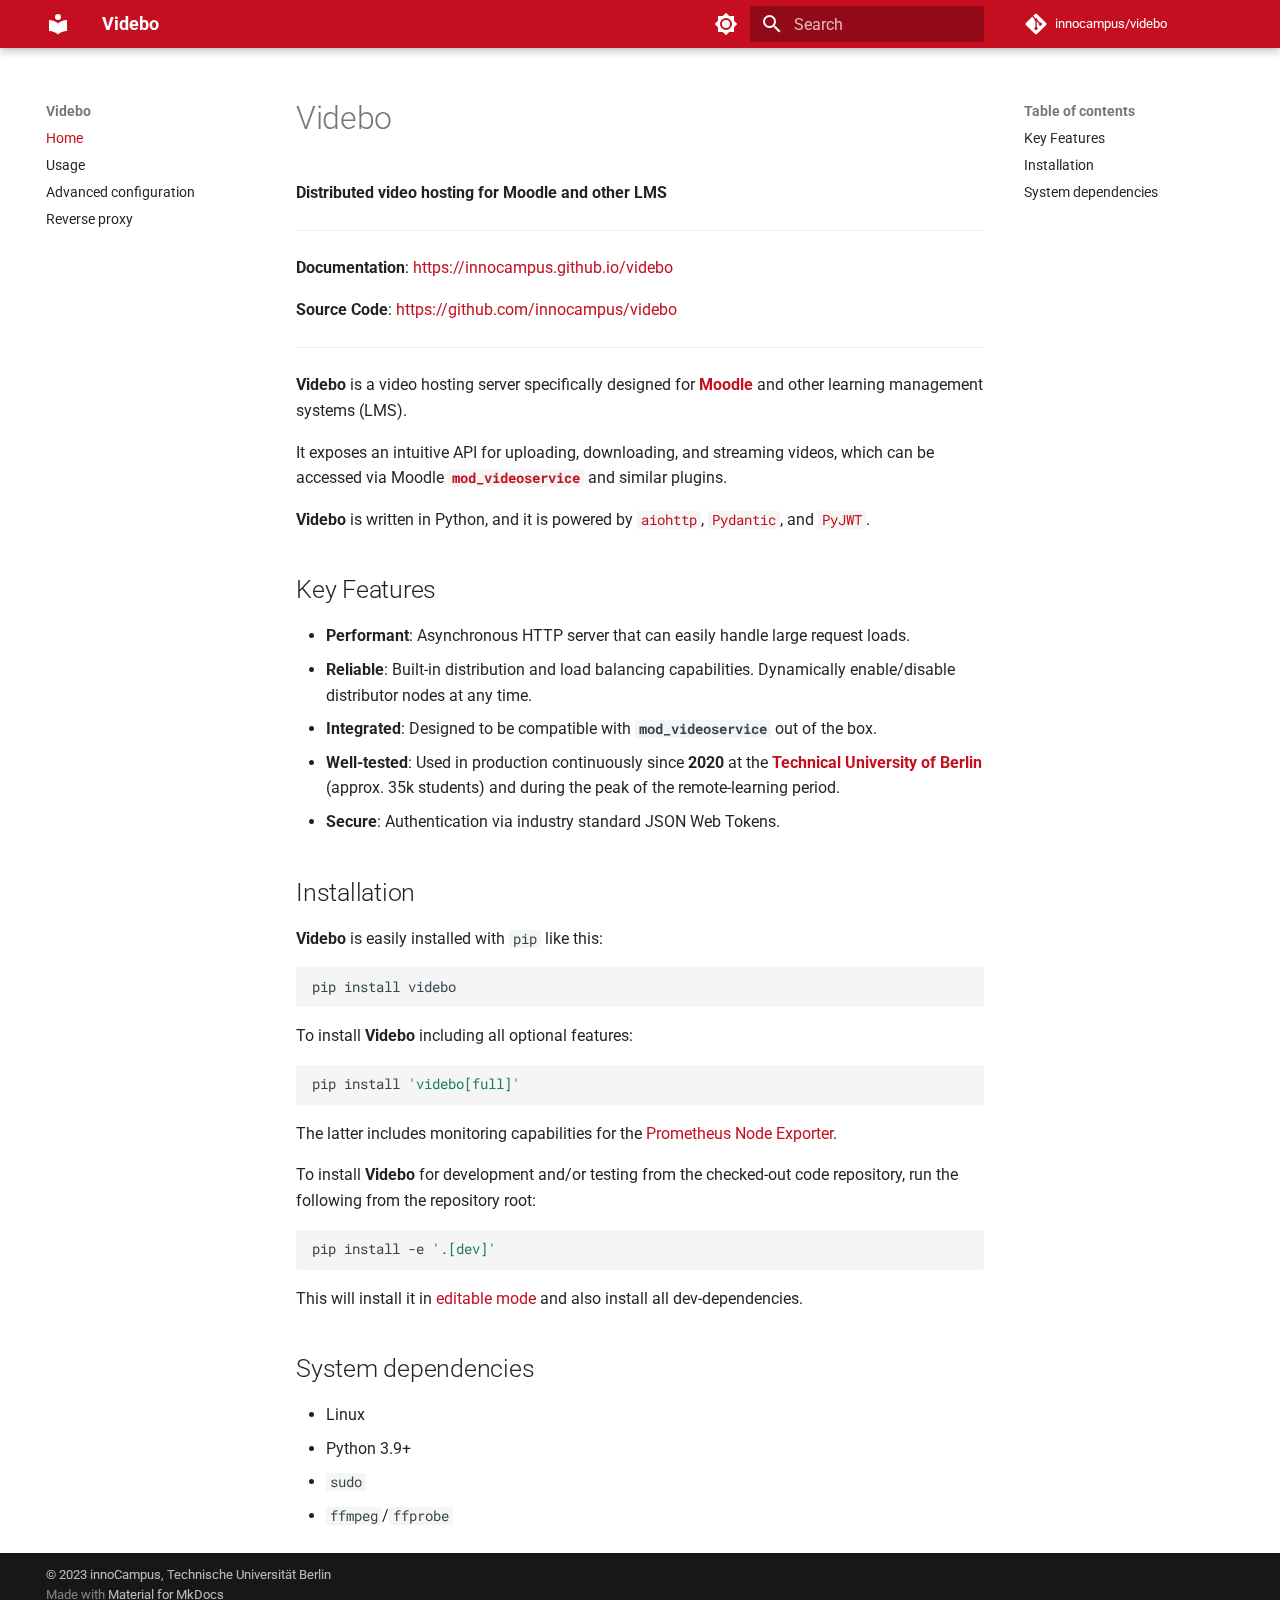
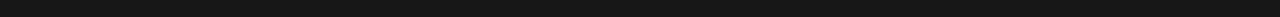
==== commit 72886b12: "Deployed 5965956 with MkDocs version: 1.4.2" ====
--- a/index.html
+++ b/index.html
@@ -437,6 +437,10 @@
 <div class="highlight"><pre><span></span><code>pip<span class="w"> </span>install<span class="w"> </span><span class="s1">&#39;videbo[full]&#39;</span>
 </code></pre></div></p>
 <p>The latter includes monitoring capabilities for the <a href="https://github.com/prometheus/node_exporter" target="_blank" class="external-link">Prometheus Node Exporter</a>.</p>
+<p>To install <strong>Videbo</strong> for development and/or testing from the checked-out code repository, run the following from the repository root:
+<div class="highlight"><pre><span></span><code>pip<span class="w"> </span>install<span class="w"> </span>-e<span class="w"> </span><span class="s1">&#39;.[dev]&#39;</span>
+</code></pre></div></p>
+<p>This will install it in <a href="https://pip.pypa.io/en/stable/topics/local-project-installs/#editable-installs" target="_blank" class="external-link">editable mode</a> and also install all dev-dependencies.</p>
 <h2 id="system-dependencies">System dependencies</h2>
 <ul>
 <li>Linux</li>
@@ -465,7 +469,7 @@
       <div class="md-copyright">
   
     <div class="md-copyright__highlight">
-      © 2022 innoCampus, Technische Universität Berlin
+      © 2023 innoCampus, Technische Universität Berlin
     </div>
   
   
